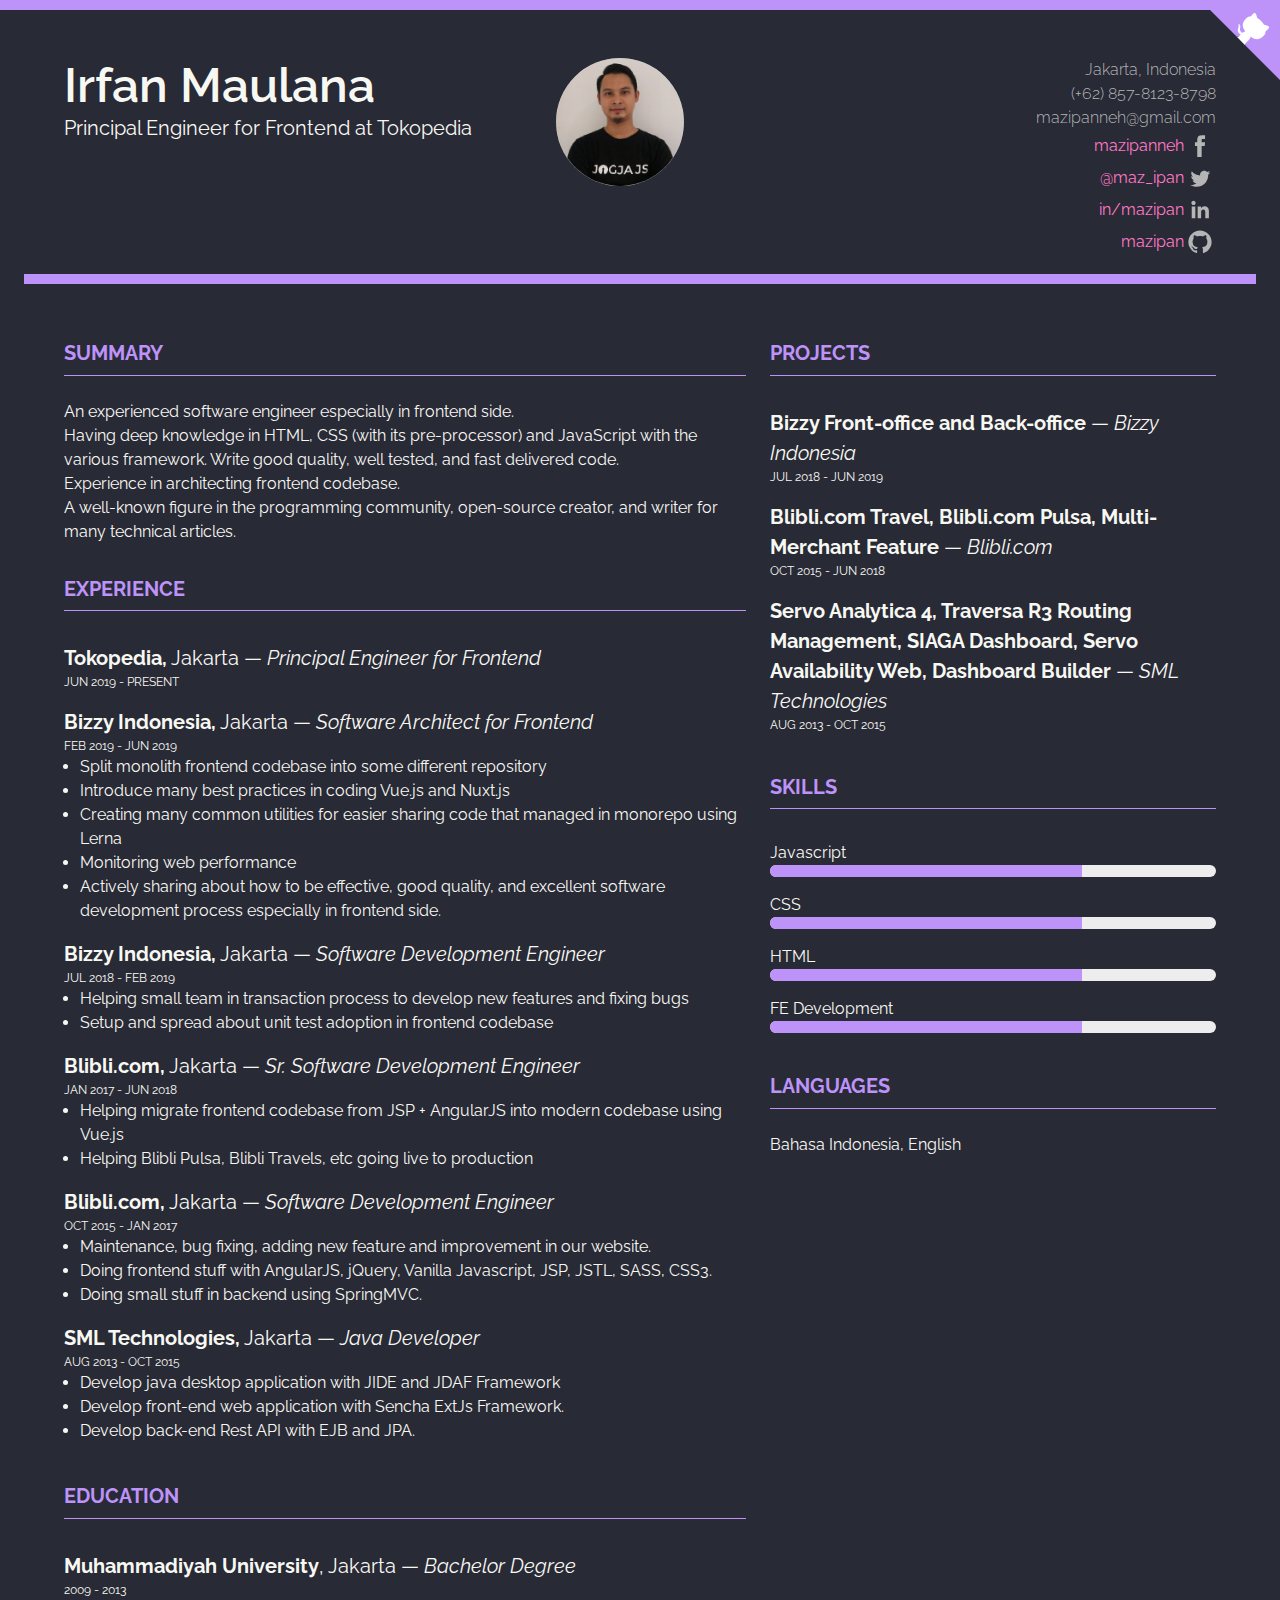
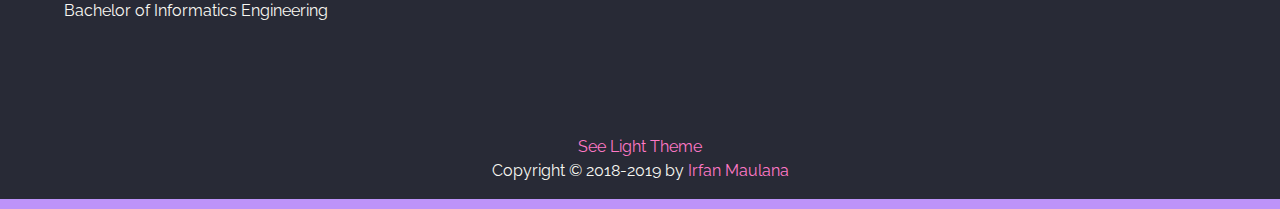
==== index.html @ 2e1bf76b "Generated web page" ====
<!DOCTYPE html><html lang=en><head><meta name=robots content="index, follow"><meta http-equiv=Content-Type content="text/html; charset=UTF-8"><meta http-equiv=X-UA-Compatible content="IE=edge"><meta name=viewport content="width=device-width,initial-scale=1,minimum-scale=1,maximum-scale=7"><meta name=language content=en-EN><meta name=author content="Irfan Maulana"><title>Bulma Resume Template</title><meta name=description content="Free Resume/CV Page Template with Bulma CSS by Irfan Maulana"><meta property=og:title content="Bulma Resume Template"><meta property=og:description content="Free Resume/CV Page Template with Bulma CSS by Irfan Maulana"><meta name=twitter:title content="Bulma Resume Template"><meta name=twitter:description content="Free Resume/CV Page Template with Bulma CSS by Irfan Maulana"><link rel=icon type=image/png sizes=16x16 href=https://mazipan.github.io/favicon/favicon-16x16.png><meta name=theme-color content=#bd93f9><link rel=preconnect href="https://fonts.googleapis.com/css?family=Raleway"><link rel=dns-prefetch href="https://fonts.googleapis.com/css?family=Raleway"><link rel=preload href="https://fonts.googleapis.com/css?family=Raleway" as=style onload="this.onload=null;this.rel='stylesheet'"><noscript><link rel=stylesheet href="https://fonts.googleapis.com/css?family=Raleway"></noscript><script async src="https://www.googletagmanager.com/gtag/js?id=UA-25065548-2"></script><script>window.dataLayer = window.dataLayer || [];function gtag(){dataLayer.push(arguments);}gtag('js', new Date());gtag('config', 'UA-25065548-2');</script><style>.github-corner:hover .octo-arm{animation:octocat-wave 560ms ease-in-out}@keyframes octocat-wave{0%,100%{transform:rotate(0)}20%,60%{transform:rotate(-25deg)}40%,80%{transform:rotate(10deg)}}@media (max-width:500px){.github-corner:hover .octo-arm{animation:none}.github-corner .octo-arm{animation:octocat-wave 560ms ease-in-out}}</style><link href=dark.e9ac9f04a58b6896a0d0.css rel=stylesheet></head><body id=body-app><a href=https://github.com/mazipan/bulma-resume-template class=github-corner aria-label="View source on GitHub"><svg width=80 height=80 viewBox="0 0 250 250" style=fill:#bd93f9;color:#fff;position:absolute;top:0;border:0;right:0 aria-hidden=true><path d="M0,0 L115,115 L130,115 L142,142 L250,250 L250,0 Z"></path><path d="M128.3,109.0 C113.8,99.7 119.0,89.6 119.0,89.6 C122.0,82.7 120.5,78.6 120.5,78.6 C119.2,72.0 123.4,76.3 123.4,76.3 C127.3,80.9 125.5,87.3 125.5,87.3 C122.9,97.6 130.6,101.9 134.4,103.2" fill=currentColor style="transform-origin:130px 106px" class=octo-arm></path><path d="M115.0,115.0 C114.9,115.1 118.7,116.5 119.8,115.4 L133.7,101.6 C136.9,99.2 139.9,98.4 142.2,98.6 C133.8,88.0 127.5,74.4 143.8,58.0 C148.5,53.4 154.0,51.2 159.7,51.0 C160.3,49.4 163.2,43.6 171.4,40.1 C171.4,40.1 176.1,42.5 178.8,56.2 C183.1,58.6 187.2,61.8 190.9,65.4 C194.5,69.0 197.7,73.2 200.1,77.6 C213.8,80.2 216.3,84.9 216.3,84.9 C212.7,93.1 206.9,96.0 205.4,96.6 C205.1,102.4 203.0,107.8 198.3,112.5 C181.9,128.9 168.3,122.5 157.7,114.1 C157.9,116.9 156.7,120.9 152.7,124.9 L141.0,136.5 C139.8,137.7 141.6,141.9 141.8,141.8 Z" fill=currentColor class=octo-body></path></svg></a><header class="line has-background-primary"></header><section class="profile section"><div class=container><div class=columns><div class="column is-two-fifths"><h1 class="title is-size-1">Irfan Maulana</h1><p class=subtitle>Principal Engineer for Frontend at Tokopedia</p></div><div class="column is-2"><figure class="image image is-128x128"><img alt="Profile photo" class=is-rounded src="[data-uri]"></figure></div><div class="column has-text-grey-light has-text-right-in-desktop"><p class=has-text-weight-light>Jakarta, Indonesia</p><p class=has-text-weight-light>(+62) 857-8123-8798</p><p class=has-text-weight-light>mazipanneh@gmail.com</p><div class=social-icon><a href=https://web.facebook.com/mazipanneh class=facebook title=Facebook>mazipanneh <svg viewBox="0 0 512 512" height=2rem width=2rem><path d="M211.9 197.4h-36.7v59.9h36.7V433.1h70.5V256.5h49.2l5.2-59.1h-54.4c0 0 0-22.1 0-33.7 0-13.9 2.8-19.5 16.3-19.5 10.9 0 38.2 0 38.2 0V82.9c0 0-40.2 0-48.8 0 -52.5 0-76.1 23.1-76.1 67.3C211.9 188.8 211.9 197.4 211.9 197.4z"/></svg></a></div><div class=social-icon><a href=https://twitter.com/Maz_Ipan class=twitter title=Twitter>@maz_ipan <svg viewBox="0 0 512 512" height=2rem width=2rem><path d="M419.6 168.6c-11.7 5.2-24.2 8.7-37.4 10.2 13.4-8.1 23.8-20.8 28.6-36 -12.6 7.5-26.5 12.9-41.3 15.8 -11.9-12.6-28.8-20.6-47.5-20.6 -42 0-72.9 39.2-63.4 79.9 -54.1-2.7-102.1-28.6-134.2-68 -17 29.2-8.8 67.5 20.1 86.9 -10.7-0.3-20.7-3.3-29.5-8.1 -0.7 30.2 20.9 58.4 52.2 64.6 -9.2 2.5-19.2 3.1-29.4 1.1 8.3 25.9 32.3 44.7 60.8 45.2 -27.4 21.4-61.8 31-96.4 27 28.8 18.5 63 29.2 99.8 29.2 120.8 0 189.1-102.1 185-193.6C399.9 193.1 410.9 181.7 419.6 168.6z"/></svg></a></div><div class=social-icon><a href=https://www.linkedin.com/in/mazipan class=linkedin title=Linkedin>in/mazipan <svg viewBox="0 0 512 512" height=2rem width=2rem><path d="M186.4 142.4c0 19-15.3 34.5-34.2 34.5 -18.9 0-34.2-15.4-34.2-34.5 0-19 15.3-34.5 34.2-34.5C171.1 107.9 186.4 123.4 186.4 142.4zM181.4 201.3h-57.8V388.1h57.8V201.3zM273.8 201.3h-55.4V388.1h55.4c0 0 0-69.3 0-98 0-26.3 12.1-41.9 35.2-41.9 21.3 0 31.5 15 31.5 41.9 0 26.9 0 98 0 98h57.5c0 0 0-68.2 0-118.3 0-50-28.3-74.2-68-74.2 -39.6 0-56.3 30.9-56.3 30.9v-25.2H273.8z"/></svg></a></div><div class=social-icon><a href=https://github.com/mazipan class=github title=Github>mazipan <svg viewBox="0 0 512 512" height=2rem width=2rem><path d="M256 70.7c-102.6 0-185.9 83.2-185.9 185.9 0 82.1 53.3 151.8 127.1 176.4 9.3 1.7 12.3-4 12.3-8.9V389.4c-51.7 11.3-62.5-21.9-62.5-21.9 -8.4-21.5-20.6-27.2-20.6-27.2 -16.9-11.5 1.3-11.3 1.3-11.3 18.7 1.3 28.5 19.2 28.5 19.2 16.6 28.4 43.5 20.2 54.1 15.4 1.7-12 6.5-20.2 11.8-24.9 -41.3-4.7-84.7-20.6-84.7-91.9 0-20.3 7.3-36.9 19.2-49.9 -1.9-4.7-8.3-23.6 1.8-49.2 0 0 15.6-5 51.1 19.1 14.8-4.1 30.7-6.2 46.5-6.3 15.8 0.1 31.7 2.1 46.6 6.3 35.5-24 51.1-19.1 51.1-19.1 10.1 25.6 3.8 44.5 1.8 49.2 11.9 13 19.1 29.6 19.1 49.9 0 71.4-43.5 87.1-84.9 91.7 6.7 5.8 12.8 17.1 12.8 34.4 0 24.9 0 44.9 0 51 0 4.9 3 10.7 12.4 8.9 73.8-24.6 127-94.3 127-176.4C441.9 153.9 358.6 70.7 256 70.7z"/></svg></a></div></div></div></div></section><div class=hr></div><section class=section><div class=container><div class=columns><div class="column is-three-fifths"><div class=summary><div class="title is-size-5 has-text-primary has-text-weight-bold">SUMMARY</div><div class=wrapper>An experienced software engineer especially in frontend side.<br>Having deep knowledge in HTML, CSS (with its pre-processor) and JavaScript with the various framework. Write good quality, well tested, and fast delivered code.<br>Experience in architecting frontend codebase.<br>A well-known figure in the programming community, open-source creator, and writer for many technical articles.</div></div><div class=experience><div class="title is-size-5 has-text-primary has-text-weight-bold">EXPERIENCE</div><div class=item><div class=is-size-5><b>Tokopedia,</b> <span class=has-text-weight-semi-bold>Jakarta — <i>Principal Engineer for Frontend</i></span></div><div class=is-size-7>JUN 2019 - PRESENT</div></div><div class=item><div class=is-size-5><b>Bizzy Indonesia,</b> <span class=has-text-weight-semi-bold>Jakarta — <i>Software Architect for Frontend</i></span></div><div class=is-size-7>FEB 2019 - JUN 2019</div><ul style=list-style:disc;margin-left:1em><li>Split monolith frontend codebase into some different repository</li><li>Introduce many best practices in coding Vue.js and Nuxt.js</li><li>Creating many common utilities for easier sharing code that managed in monorepo using Lerna</li><li>Monitoring web performance</li><li>Actively sharing about how to be effective, good quality, and excellent software development process especially in frontend side.</li></ul></div><div class=item><div class=is-size-5><b>Bizzy Indonesia,</b> <span class=has-text-weight-semi-bold>Jakarta — <i>Software Development Engineer</i></span></div><div class=is-size-7>JUL 2018 - FEB 2019</div><ul style=list-style:disc;margin-left:1em><li>Helping small team in transaction process to develop new features and fixing bugs</li><li>Setup and spread about unit test adoption in frontend codebase</li></ul></div><div class=item><div class=is-size-5><b>Blibli.com,</b> <span class=has-text-weight-semi-bold>Jakarta — <i>Sr. Software Development Engineer</i></span></div><div class=is-size-7>JAN 2017 - JUN 2018</div><ul style=list-style:disc;margin-left:1em><li>Helping migrate frontend codebase from JSP + AngularJS into modern codebase using Vue.js</li><li>Helping Blibli Pulsa, Blibli Travels, etc going live to production</li></ul></div><div class=item><div class=is-size-5><b>Blibli.com,</b> <span class=has-text-weight-semi-bold>Jakarta — <i>Software Development Engineer</i></span></div><div class=is-size-7>OCT 2015 - JAN 2017</div><ul style=list-style:disc;margin-left:1em><li>Maintenance, bug fixing, adding new feature and improvement in our website.</li><li>Doing frontend stuff with AngularJS, jQuery, Vanilla Javascript, JSP, JSTL, SASS, CSS3.</li><li>Doing small stuff in backend using SpringMVC.</li></ul></div><div class=item><div class=is-size-5><b>SML Technologies,</b> <span class=has-text-weight-semi-bold>Jakarta — <i>Java Developer</i></span></div><div class=is-size-7>AUG 2013 - OCT 2015</div><ul style=list-style:disc;margin-left:1em><li>Develop java desktop application with JIDE and JDAF Framework</li><li>Develop front-end web application with Sencha ExtJs Framework.</li><li>Develop back-end Rest API with EJB and JPA.</li></ul></div></div><div class=education><div class="title is-size-5 has-text-primary has-text-weight-bold">EDUCATION</div><div class=item><div class=is-size-5><b>Muhammadiyah University</b>, <span class=has-text-weight-semi-bold>Jakarta — <i>Bachelor Degree</i></span></div><div class=is-size-7>2009 - 2013</div><div>Bachelor of Informatics Engineering</div></div></div></div><div class=column><div class=projects><div class="title is-size-5 has-text-primary has-text-weight-bold">PROJECTS</div><div class=item><div class=is-size-5><b>Bizzy Front-office and Back-office</b> — <i>Bizzy Indonesia</i></div><div class=is-size-7>JUL 2018 - JUN 2019</div></div><div class=item><div class=is-size-5><b>Blibli.com Travel, Blibli.com Pulsa, Multi-Merchant Feature</b> — <i>Blibli.com</i></div><div class=is-size-7>OCT 2015 - JUN 2018</div></div><div class=item><div class=is-size-5><b>Servo Analytica 4, Traversa R3 Routing Management, SIAGA Dashboard, Servo Availability Web, Dashboard Builder</b> — <i>SML Technologies</i></div><div class=is-size-7>AUG 2013 - OCT 2015</div></div></div><div class=skills><div class="title is-size-5 has-text-primary has-text-weight-bold">SKILLS</div><div class=wrapper><div class=item><div>Javascript</div><progress class="progress is-primary is-small" value=70 max=100>70%</progress></div><div class=item><div>CSS</div><progress class="progress is-primary is-small" value=70 max=100>70%</progress></div><div class=item><div>HTML</div><progress class="progress is-primary is-small" value=70 max=100>70%</progress></div><div class=item><div>FE Development</div><progress class="progress is-primary is-small" value=70 max=100>70%</progress></div></div></div><div class=languages><div class="title is-size-5 has-text-primary has-text-weight-bold">LANGUAGES</div><div class=wrapper>Bahasa Indonesia, English</div></div></div></div></div></section><script async src=//pagead2.googlesyndication.com/pagead/js/adsbygoogle.js></script><ins class=adsbygoogle style="display:block;margin:0 auto 1em;text-align:center" data-ad-client=ca-pub-5442972248172818 data-ad-slot=1487770485 data-ad-format=auto></ins><script>(adsbygoogle = window.adsbygoogle || []).push({});</script><footer class=footer><div class="content has-text-centered"><a href=light.html>See Light Theme</a><br>Copyright © 2018-2019 by <a href=https://mazipan.space>Irfan Maulana</a></div></footer><footer class="line has-background-primary"></footer><script type=application/ld+json>{ "@context": "http://schema.org", "@type": "WebSite", "url": "https://www.mazipan.github.io/", "name": "Irfan Maulana | Front End Developer", "author": "Irfan Maulana", "image": "http://mazipan.github.io/images/irfan-maulana.jpg", "description": "Irfan Maulana is Front End Developer from Indonesia - Man that craft some code to build a beauty and readable code, experienced in web and desktop technology.", "sameAs": ["https://www.facebook.com/mazipanneh", "https://instagram.com/maz_ipan", "https://twitter.com/Maz_Ipan", "https://id.linkedin.com/in/irfanmaulanamazipan", "https://www.slideshare.net/IrfanMaulana21", "https://github.com/mazipan" ] }</script><script type=application/ld+json>{ "@context": "http://schema.org", "@type": "Person", "email": "mailto:mazipanneh@gmail.com", "image": "http://mazipan.github.io/images/irfan-maulana.jpg", "jobTitle": "Software Engineer", "name": "Irfan Maulana", "url": "https://www.mazipan.github.io/", "sameAs": ["https://www.facebook.com/mazipanneh", "https://instagram.com/maz_ipan", "https://twitter.com/Maz_Ipan", "https://id.linkedin.com/in/irfanmaulanamazipan", "https://www.slideshare.net/IrfanMaulana21", "https://github.com/mazipan" ] }</script><script type=application/ld+json>{ "@context": "http://schema.org", "@type": "BreadcrumbList", "itemListElement": [{ "@type": "ListItem", "position": 1, "item": { "@id": "http://mazipan.github.io/", "name": "Home", "image": "http://mazipan.github.io/images/irfan-maulana.jpg" } }, { "@type": "ListItem", "position": 2, "item": { "@id": "http://mazipan.github.io/demo/", "name": "Demo", "image": "http://mazipan.github.io/images/irfan-maulana.jpg" } }, { "@type": "ListItem", "position": 3, "item": { "@id": "http://mazipan.github.io/bulma-resume-template", "name": "bulma-resume-template", "image": "https://mazipan.github.io/bulma-resume-template/logo.png" } }] }</script><script async src=//pagead2.googlesyndication.com/pagead/js/adsbygoogle.js></script><ins class=adsbygoogle style=display:block data-ad-client=ca-pub-5442972248172818 data-ad-slot=6305953167 data-ad-format=auto data-full-width-responsive=true></ins><script>(adsbygoogle = window.adsbygoogle || []).push({});</script><script type=text/javascript src=dark.e9ac9f04a58b6896a0d0.js></script></body></html>
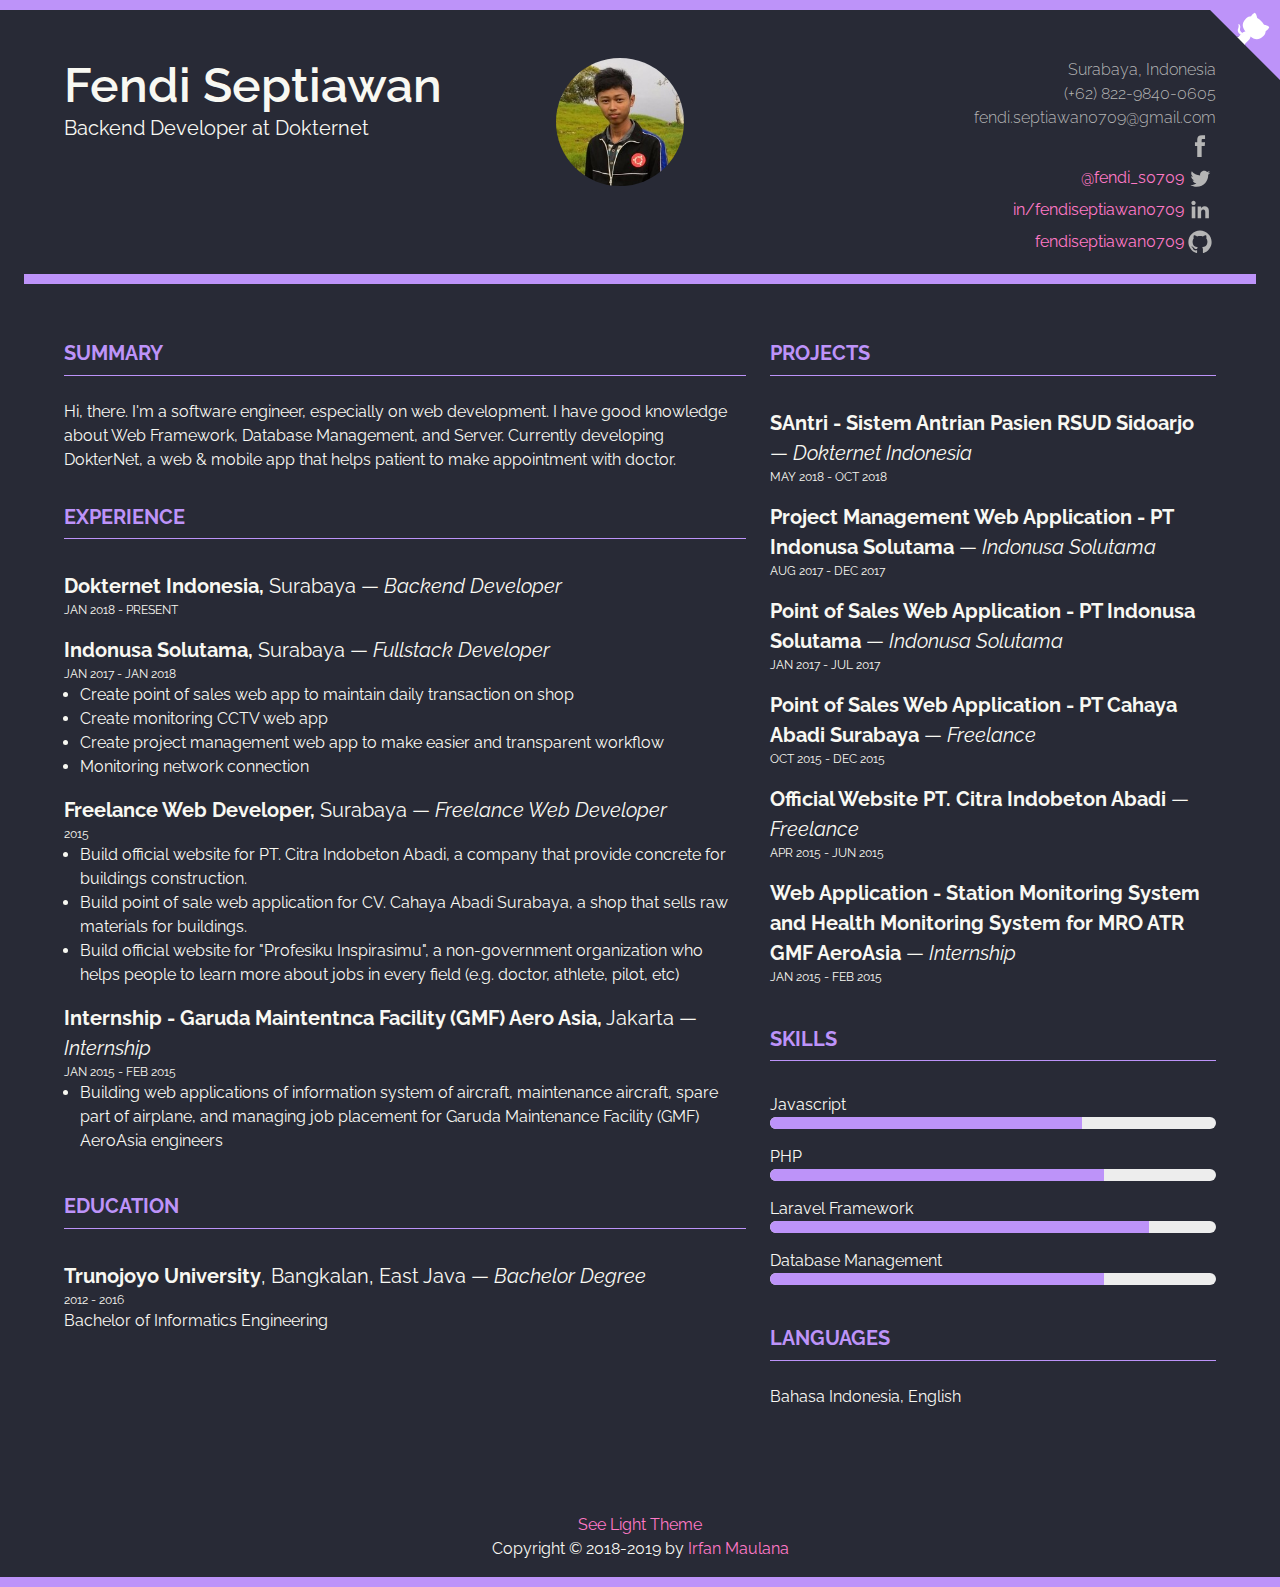
==== commit a475ee2f: "New web page" ====
--- a/index.html
+++ b/index.html
@@ -1 +1 @@
-<!DOCTYPE html><html lang=en><head><meta name=robots content="index, follow"><meta http-equiv=Content-Type content="text/html; charset=UTF-8"><meta http-equiv=X-UA-Compatible content="IE=edge"><meta name=viewport content="width=device-width,initial-scale=1,minimum-scale=1,maximum-scale=7"><meta name=language content=en-EN><meta name=author content="Irfan Maulana"><title>Bulma Resume Template</title><meta name=description content="Free Resume/CV Page Template with Bulma CSS by Irfan Maulana"><meta property=og:title content="Bulma Resume Template"><meta property=og:description content="Free Resume/CV Page Template with Bulma CSS by Irfan Maulana"><meta name=twitter:title content="Bulma Resume Template"><meta name=twitter:description content="Free Resume/CV Page Template with Bulma CSS by Irfan Maulana"><link rel=icon type=image/png sizes=16x16 href=https://mazipan.github.io/favicon/favicon-16x16.png><meta name=theme-color content=#bd93f9><link rel=preconnect href="https://fonts.googleapis.com/css?family=Raleway"><link rel=dns-prefetch href="https://fonts.googleapis.com/css?family=Raleway"><link rel=preload href="https://fonts.googleapis.com/css?family=Raleway" as=style onload="this.onload=null;this.rel='stylesheet'"><noscript><link rel=stylesheet href="https://fonts.googleapis.com/css?family=Raleway"></noscript><script async src="https://www.googletagmanager.com/gtag/js?id=UA-25065548-2"></script><script>window.dataLayer = window.dataLayer || [];function gtag(){dataLayer.push(arguments);}gtag('js', new Date());gtag('config', 'UA-25065548-2');</script><style>.github-corner:hover .octo-arm{animation:octocat-wave 560ms ease-in-out}@keyframes octocat-wave{0%,100%{transform:rotate(0)}20%,60%{transform:rotate(-25deg)}40%,80%{transform:rotate(10deg)}}@media (max-width:500px){.github-corner:hover .octo-arm{animation:none}.github-corner .octo-arm{animation:octocat-wave 560ms ease-in-out}}</style><link href=dark.e9ac9f04a58b6896a0d0.css rel=stylesheet></head><body id=body-app><a href=https://github.com/mazipan/bulma-resume-template class=github-corner aria-label="View source on GitHub"><svg width=80 height=80 viewBox="0 0 250 250" style=fill:#bd93f9;color:#fff;position:absolute;top:0;border:0;right:0 aria-hidden=true><path d="M0,0 L115,115 L130,115 L142,142 L250,250 L250,0 Z"></path><path d="M128.3,109.0 C113.8,99.7 119.0,89.6 119.0,89.6 C122.0,82.7 120.5,78.6 120.5,78.6 C119.2,72.0 123.4,76.3 123.4,76.3 C127.3,80.9 125.5,87.3 125.5,87.3 C122.9,97.6 130.6,101.9 134.4,103.2" fill=currentColor style="transform-origin:130px 106px" class=octo-arm></path><path d="M115.0,115.0 C114.9,115.1 118.7,116.5 119.8,115.4 L133.7,101.6 C136.9,99.2 139.9,98.4 142.2,98.6 C133.8,88.0 127.5,74.4 143.8,58.0 C148.5,53.4 154.0,51.2 159.7,51.0 C160.3,49.4 163.2,43.6 171.4,40.1 C171.4,40.1 176.1,42.5 178.8,56.2 C183.1,58.6 187.2,61.8 190.9,65.4 C194.5,69.0 197.7,73.2 200.1,77.6 C213.8,80.2 216.3,84.9 216.3,84.9 C212.7,93.1 206.9,96.0 205.4,96.6 C205.1,102.4 203.0,107.8 198.3,112.5 C181.9,128.9 168.3,122.5 157.7,114.1 C157.9,116.9 156.7,120.9 152.7,124.9 L141.0,136.5 C139.8,137.7 141.6,141.9 141.8,141.8 Z" fill=currentColor class=octo-body></path></svg></a><header class="line has-background-primary"></header><section class="profile section"><div class=container><div class=columns><div class="column is-two-fifths"><h1 class="title is-size-1">Irfan Maulana</h1><p class=subtitle>Principal Engineer for Frontend at Tokopedia</p></div><div class="column is-2"><figure class="image image is-128x128"><img alt="Profile photo" class=is-rounded src="[data-uri]"></figure></div><div class="column has-text-grey-light has-text-right-in-desktop"><p class=has-text-weight-light>Jakarta, Indonesia</p><p class=has-text-weight-light>(+62) 857-8123-8798</p><p class=has-text-weight-light>mazipanneh@gmail.com</p><div class=social-icon><a href=https://web.facebook.com/mazipanneh class=facebook title=Facebook>mazipanneh <svg viewBox="0 0 512 512" height=2rem width=2rem><path d="M211.9 197.4h-36.7v59.9h36.7V433.1h70.5V256.5h49.2l5.2-59.1h-54.4c0 0 0-22.1 0-33.7 0-13.9 2.8-19.5 16.3-19.5 10.9 0 38.2 0 38.2 0V82.9c0 0-40.2 0-48.8 0 -52.5 0-76.1 23.1-76.1 67.3C211.9 188.8 211.9 197.4 211.9 197.4z"/></svg></a></div><div class=social-icon><a href=https://twitter.com/Maz_Ipan class=twitter title=Twitter>@maz_ipan <svg viewBox="0 0 512 512" height=2rem width=2rem><path d="M419.6 168.6c-11.7 5.2-24.2 8.7-37.4 10.2 13.4-8.1 23.8-20.8 28.6-36 -12.6 7.5-26.5 12.9-41.3 15.8 -11.9-12.6-28.8-20.6-47.5-20.6 -42 0-72.9 39.2-63.4 79.9 -54.1-2.7-102.1-28.6-134.2-68 -17 29.2-8.8 67.5 20.1 86.9 -10.7-0.3-20.7-3.3-29.5-8.1 -0.7 30.2 20.9 58.4 52.2 64.6 -9.2 2.5-19.2 3.1-29.4 1.1 8.3 25.9 32.3 44.7 60.8 45.2 -27.4 21.4-61.8 31-96.4 27 28.8 18.5 63 29.2 99.8 29.2 120.8 0 189.1-102.1 185-193.6C399.9 193.1 410.9 181.7 419.6 168.6z"/></svg></a></div><div class=social-icon><a href=https://www.linkedin.com/in/mazipan class=linkedin title=Linkedin>in/mazipan <svg viewBox="0 0 512 512" height=2rem width=2rem><path d="M186.4 142.4c0 19-15.3 34.5-34.2 34.5 -18.9 0-34.2-15.4-34.2-34.5 0-19 15.3-34.5 34.2-34.5C171.1 107.9 186.4 123.4 186.4 142.4zM181.4 201.3h-57.8V388.1h57.8V201.3zM273.8 201.3h-55.4V388.1h55.4c0 0 0-69.3 0-98 0-26.3 12.1-41.9 35.2-41.9 21.3 0 31.5 15 31.5 41.9 0 26.9 0 98 0 98h57.5c0 0 0-68.2 0-118.3 0-50-28.3-74.2-68-74.2 -39.6 0-56.3 30.9-56.3 30.9v-25.2H273.8z"/></svg></a></div><div class=social-icon><a href=https://github.com/mazipan class=github title=Github>mazipan <svg viewBox="0 0 512 512" height=2rem width=2rem><path d="M256 70.7c-102.6 0-185.9 83.2-185.9 185.9 0 82.1 53.3 151.8 127.1 176.4 9.3 1.7 12.3-4 12.3-8.9V389.4c-51.7 11.3-62.5-21.9-62.5-21.9 -8.4-21.5-20.6-27.2-20.6-27.2 -16.9-11.5 1.3-11.3 1.3-11.3 18.7 1.3 28.5 19.2 28.5 19.2 16.6 28.4 43.5 20.2 54.1 15.4 1.7-12 6.5-20.2 11.8-24.9 -41.3-4.7-84.7-20.6-84.7-91.9 0-20.3 7.3-36.9 19.2-49.9 -1.9-4.7-8.3-23.6 1.8-49.2 0 0 15.6-5 51.1 19.1 14.8-4.1 30.7-6.2 46.5-6.3 15.8 0.1 31.7 2.1 46.6 6.3 35.5-24 51.1-19.1 51.1-19.1 10.1 25.6 3.8 44.5 1.8 49.2 11.9 13 19.1 29.6 19.1 49.9 0 71.4-43.5 87.1-84.9 91.7 6.7 5.8 12.8 17.1 12.8 34.4 0 24.9 0 44.9 0 51 0 4.9 3 10.7 12.4 8.9 73.8-24.6 127-94.3 127-176.4C441.9 153.9 358.6 70.7 256 70.7z"/></svg></a></div></div></div></div></section><div class=hr></div><section class=section><div class=container><div class=columns><div class="column is-three-fifths"><div class=summary><div class="title is-size-5 has-text-primary has-text-weight-bold">SUMMARY</div><div class=wrapper>An experienced software engineer especially in frontend side.<br>Having deep knowledge in HTML, CSS (with its pre-processor) and JavaScript with the various framework. Write good quality, well tested, and fast delivered code.<br>Experience in architecting frontend codebase.<br>A well-known figure in the programming community, open-source creator, and writer for many technical articles.</div></div><div class=experience><div class="title is-size-5 has-text-primary has-text-weight-bold">EXPERIENCE</div><div class=item><div class=is-size-5><b>Tokopedia,</b> <span class=has-text-weight-semi-bold>Jakarta — <i>Principal Engineer for Frontend</i></span></div><div class=is-size-7>JUN 2019 - PRESENT</div></div><div class=item><div class=is-size-5><b>Bizzy Indonesia,</b> <span class=has-text-weight-semi-bold>Jakarta — <i>Software Architect for Frontend</i></span></div><div class=is-size-7>FEB 2019 - JUN 2019</div><ul style=list-style:disc;margin-left:1em><li>Split monolith frontend codebase into some different repository</li><li>Introduce many best practices in coding Vue.js and Nuxt.js</li><li>Creating many common utilities for easier sharing code that managed in monorepo using Lerna</li><li>Monitoring web performance</li><li>Actively sharing about how to be effective, good quality, and excellent software development process especially in frontend side.</li></ul></div><div class=item><div class=is-size-5><b>Bizzy Indonesia,</b> <span class=has-text-weight-semi-bold>Jakarta — <i>Software Development Engineer</i></span></div><div class=is-size-7>JUL 2018 - FEB 2019</div><ul style=list-style:disc;margin-left:1em><li>Helping small team in transaction process to develop new features and fixing bugs</li><li>Setup and spread about unit test adoption in frontend codebase</li></ul></div><div class=item><div class=is-size-5><b>Blibli.com,</b> <span class=has-text-weight-semi-bold>Jakarta — <i>Sr. Software Development Engineer</i></span></div><div class=is-size-7>JAN 2017 - JUN 2018</div><ul style=list-style:disc;margin-left:1em><li>Helping migrate frontend codebase from JSP + AngularJS into modern codebase using Vue.js</li><li>Helping Blibli Pulsa, Blibli Travels, etc going live to production</li></ul></div><div class=item><div class=is-size-5><b>Blibli.com,</b> <span class=has-text-weight-semi-bold>Jakarta — <i>Software Development Engineer</i></span></div><div class=is-size-7>OCT 2015 - JAN 2017</div><ul style=list-style:disc;margin-left:1em><li>Maintenance, bug fixing, adding new feature and improvement in our website.</li><li>Doing frontend stuff with AngularJS, jQuery, Vanilla Javascript, JSP, JSTL, SASS, CSS3.</li><li>Doing small stuff in backend using SpringMVC.</li></ul></div><div class=item><div class=is-size-5><b>SML Technologies,</b> <span class=has-text-weight-semi-bold>Jakarta — <i>Java Developer</i></span></div><div class=is-size-7>AUG 2013 - OCT 2015</div><ul style=list-style:disc;margin-left:1em><li>Develop java desktop application with JIDE and JDAF Framework</li><li>Develop front-end web application with Sencha ExtJs Framework.</li><li>Develop back-end Rest API with EJB and JPA.</li></ul></div></div><div class=education><div class="title is-size-5 has-text-primary has-text-weight-bold">EDUCATION</div><div class=item><div class=is-size-5><b>Muhammadiyah University</b>, <span class=has-text-weight-semi-bold>Jakarta — <i>Bachelor Degree</i></span></div><div class=is-size-7>2009 - 2013</div><div>Bachelor of Informatics Engineering</div></div></div></div><div class=column><div class=projects><div class="title is-size-5 has-text-primary has-text-weight-bold">PROJECTS</div><div class=item><div class=is-size-5><b>Bizzy Front-office and Back-office</b> — <i>Bizzy Indonesia</i></div><div class=is-size-7>JUL 2018 - JUN 2019</div></div><div class=item><div class=is-size-5><b>Blibli.com Travel, Blibli.com Pulsa, Multi-Merchant Feature</b> — <i>Blibli.com</i></div><div class=is-size-7>OCT 2015 - JUN 2018</div></div><div class=item><div class=is-size-5><b>Servo Analytica 4, Traversa R3 Routing Management, SIAGA Dashboard, Servo Availability Web, Dashboard Builder</b> — <i>SML Technologies</i></div><div class=is-size-7>AUG 2013 - OCT 2015</div></div></div><div class=skills><div class="title is-size-5 has-text-primary has-text-weight-bold">SKILLS</div><div class=wrapper><div class=item><div>Javascript</div><progress class="progress is-primary is-small" value=70 max=100>70%</progress></div><div class=item><div>CSS</div><progress class="progress is-primary is-small" value=70 max=100>70%</progress></div><div class=item><div>HTML</div><progress class="progress is-primary is-small" value=70 max=100>70%</progress></div><div class=item><div>FE Development</div><progress class="progress is-primary is-small" value=70 max=100>70%</progress></div></div></div><div class=languages><div class="title is-size-5 has-text-primary has-text-weight-bold">LANGUAGES</div><div class=wrapper>Bahasa Indonesia, English</div></div></div></div></div></section><script async src=//pagead2.googlesyndication.com/pagead/js/adsbygoogle.js></script><ins class=adsbygoogle style="display:block;margin:0 auto 1em;text-align:center" data-ad-client=ca-pub-5442972248172818 data-ad-slot=1487770485 data-ad-format=auto></ins><script>(adsbygoogle = window.adsbygoogle || []).push({});</script><footer class=footer><div class="content has-text-centered"><a href=light.html>See Light Theme</a><br>Copyright © 2018-2019 by <a href=https://mazipan.space>Irfan Maulana</a></div></footer><footer class="line has-background-primary"></footer><script type=application/ld+json>{ "@context": "http://schema.org", "@type": "WebSite", "url": "https://www.mazipan.github.io/", "name": "Irfan Maulana | Front End Developer", "author": "Irfan Maulana", "image": "http://mazipan.github.io/images/irfan-maulana.jpg", "description": "Irfan Maulana is Front End Developer from Indonesia - Man that craft some code to build a beauty and readable code, experienced in web and desktop technology.", "sameAs": ["https://www.facebook.com/mazipanneh", "https://instagram.com/maz_ipan", "https://twitter.com/Maz_Ipan", "https://id.linkedin.com/in/irfanmaulanamazipan", "https://www.slideshare.net/IrfanMaulana21", "https://github.com/mazipan" ] }</script><script type=application/ld+json>{ "@context": "http://schema.org", "@type": "Person", "email": "mailto:mazipanneh@gmail.com", "image": "http://mazipan.github.io/images/irfan-maulana.jpg", "jobTitle": "Software Engineer", "name": "Irfan Maulana", "url": "https://www.mazipan.github.io/", "sameAs": ["https://www.facebook.com/mazipanneh", "https://instagram.com/maz_ipan", "https://twitter.com/Maz_Ipan", "https://id.linkedin.com/in/irfanmaulanamazipan", "https://www.slideshare.net/IrfanMaulana21", "https://github.com/mazipan" ] }</script><script type=application/ld+json>{ "@context": "http://schema.org", "@type": "BreadcrumbList", "itemListElement": [{ "@type": "ListItem", "position": 1, "item": { "@id": "http://mazipan.github.io/", "name": "Home", "image": "http://mazipan.github.io/images/irfan-maulana.jpg" } }, { "@type": "ListItem", "position": 2, "item": { "@id": "http://mazipan.github.io/demo/", "name": "Demo", "image": "http://mazipan.github.io/images/irfan-maulana.jpg" } }, { "@type": "ListItem", "position": 3, "item": { "@id": "http://mazipan.github.io/bulma-resume-template", "name": "bulma-resume-template", "image": "https://mazipan.github.io/bulma-resume-template/logo.png" } }] }</script><script async src=//pagead2.googlesyndication.com/pagead/js/adsbygoogle.js></script><ins class=adsbygoogle style=display:block data-ad-client=ca-pub-5442972248172818 data-ad-slot=6305953167 data-ad-format=auto data-full-width-responsive=true></ins><script>(adsbygoogle = window.adsbygoogle || []).push({});</script><script type=text/javascript src=dark.e9ac9f04a58b6896a0d0.js></script></body></html>+<!DOCTYPE html><html lang=en><head><meta name=robots content="index, follow"><meta http-equiv=Content-Type content="text/html; charset=UTF-8"><meta http-equiv=X-UA-Compatible content="IE=edge"><meta name=viewport content="width=device-width,initial-scale=1,minimum-scale=1,maximum-scale=7"><meta name=language content=en-EN><meta name=author content="Irfan Maulana"><title>Bulma Resume Template</title><meta name=description content="Free Resume/CV Page Template with Bulma CSS by Irfan Maulana"><meta property=og:title content="Bulma Resume Template"><meta property=og:description content="Free Resume/CV Page Template with Bulma CSS by Irfan Maulana"><meta name=twitter:title content="Bulma Resume Template"><meta name=twitter:description content="Free Resume/CV Page Template with Bulma CSS by Irfan Maulana"><link rel=icon type=image/png sizes=16x16 href=https://mazipan.github.io/favicon/favicon-16x16.png><meta name=theme-color content=#bd93f9><link rel=preconnect href="https://fonts.googleapis.com/css?family=Raleway"><link rel=dns-prefetch href="https://fonts.googleapis.com/css?family=Raleway"><link rel=preload href="https://fonts.googleapis.com/css?family=Raleway" as=style onload="this.onload=null;this.rel='stylesheet'"><noscript><link rel=stylesheet href="https://fonts.googleapis.com/css?family=Raleway"></noscript><script async src="https://www.googletagmanager.com/gtag/js?id=UA-25065548-2"></script><script>window.dataLayer = window.dataLayer || [];function gtag(){dataLayer.push(arguments);}gtag('js', new Date());gtag('config', 'UA-25065548-2');</script><style>.github-corner:hover .octo-arm{animation:octocat-wave 560ms ease-in-out}@keyframes octocat-wave{0%,100%{transform:rotate(0)}20%,60%{transform:rotate(-25deg)}40%,80%{transform:rotate(10deg)}}@media (max-width:500px){.github-corner:hover .octo-arm{animation:none}.github-corner .octo-arm{animation:octocat-wave 560ms ease-in-out}}</style><link href=dark.e9ac9f04a58b6896a0d0.css rel=stylesheet></head><body id=body-app><a href=https://github.com/mazipan/bulma-resume-template class=github-corner aria-label="View source on GitHub"><svg width=80 height=80 viewBox="0 0 250 250" style=fill:#bd93f9;color:#fff;position:absolute;top:0;border:0;right:0 aria-hidden=true><path d="M0,0 L115,115 L130,115 L142,142 L250,250 L250,0 Z"></path><path d="M128.3,109.0 C113.8,99.7 119.0,89.6 119.0,89.6 C122.0,82.7 120.5,78.6 120.5,78.6 C119.2,72.0 123.4,76.3 123.4,76.3 C127.3,80.9 125.5,87.3 125.5,87.3 C122.9,97.6 130.6,101.9 134.4,103.2" fill=currentColor style="transform-origin:130px 106px" class=octo-arm></path><path d="M115.0,115.0 C114.9,115.1 118.7,116.5 119.8,115.4 L133.7,101.6 C136.9,99.2 139.9,98.4 142.2,98.6 C133.8,88.0 127.5,74.4 143.8,58.0 C148.5,53.4 154.0,51.2 159.7,51.0 C160.3,49.4 163.2,43.6 171.4,40.1 C171.4,40.1 176.1,42.5 178.8,56.2 C183.1,58.6 187.2,61.8 190.9,65.4 C194.5,69.0 197.7,73.2 200.1,77.6 C213.8,80.2 216.3,84.9 216.3,84.9 C212.7,93.1 206.9,96.0 205.4,96.6 C205.1,102.4 203.0,107.8 198.3,112.5 C181.9,128.9 168.3,122.5 157.7,114.1 C157.9,116.9 156.7,120.9 152.7,124.9 L141.0,136.5 C139.8,137.7 141.6,141.9 141.8,141.8 Z" fill=currentColor class=octo-body></path></svg></a><header class="line has-background-primary"></header><section class="profile section"><div class=container><div class=columns><div class="column is-two-fifths"><h1 class="title is-size-1">Fendi Septiawan</h1><p class=subtitle>Backend Developer at Dokternet</p></div><div class="column is-2"><figure class="image image is-128x128"><img alt="Profile photo" class=is-rounded src="[data-uri]"></figure></div><div class="column has-text-grey-light has-text-right-in-desktop"><p class=has-text-weight-light>Surabaya, Indonesia</p><p class=has-text-weight-light>(+62) 822-9840-0605</p><p class=has-text-weight-light>fendi.septiawan0709@gmail.com</p><div class=social-icon><a href="" class=facebook title=Facebook><svg viewBox="0 0 512 512" height=2rem width=2rem><path d="M211.9 197.4h-36.7v59.9h36.7V433.1h70.5V256.5h49.2l5.2-59.1h-54.4c0 0 0-22.1 0-33.7 0-13.9 2.8-19.5 16.3-19.5 10.9 0 38.2 0 38.2 0V82.9c0 0-40.2 0-48.8 0 -52.5 0-76.1 23.1-76.1 67.3C211.9 188.8 211.9 197.4 211.9 197.4z"/></svg></a></div><div class=social-icon><a href=https://twitter.com/fendi_s0709 class=twitter title=Twitter>@fendi_s0709 <svg viewBox="0 0 512 512" height=2rem width=2rem><path d="M419.6 168.6c-11.7 5.2-24.2 8.7-37.4 10.2 13.4-8.1 23.8-20.8 28.6-36 -12.6 7.5-26.5 12.9-41.3 15.8 -11.9-12.6-28.8-20.6-47.5-20.6 -42 0-72.9 39.2-63.4 79.9 -54.1-2.7-102.1-28.6-134.2-68 -17 29.2-8.8 67.5 20.1 86.9 -10.7-0.3-20.7-3.3-29.5-8.1 -0.7 30.2 20.9 58.4 52.2 64.6 -9.2 2.5-19.2 3.1-29.4 1.1 8.3 25.9 32.3 44.7 60.8 45.2 -27.4 21.4-61.8 31-96.4 27 28.8 18.5 63 29.2 99.8 29.2 120.8 0 189.1-102.1 185-193.6C399.9 193.1 410.9 181.7 419.6 168.6z"/></svg></a></div><div class=social-icon><a href=https://www.linkedin.com/in/fendiseptiawan0709 class=linkedin title=Linkedin>in/fendiseptiawan0709 <svg viewBox="0 0 512 512" height=2rem width=2rem><path d="M186.4 142.4c0 19-15.3 34.5-34.2 34.5 -18.9 0-34.2-15.4-34.2-34.5 0-19 15.3-34.5 34.2-34.5C171.1 107.9 186.4 123.4 186.4 142.4zM181.4 201.3h-57.8V388.1h57.8V201.3zM273.8 201.3h-55.4V388.1h55.4c0 0 0-69.3 0-98 0-26.3 12.1-41.9 35.2-41.9 21.3 0 31.5 15 31.5 41.9 0 26.9 0 98 0 98h57.5c0 0 0-68.2 0-118.3 0-50-28.3-74.2-68-74.2 -39.6 0-56.3 30.9-56.3 30.9v-25.2H273.8z"/></svg></a></div><div class=social-icon><a href=https://github.com/fendis0709 class=github title=Github>fendiseptiawan0709 <svg viewBox="0 0 512 512" height=2rem width=2rem><path d="M256 70.7c-102.6 0-185.9 83.2-185.9 185.9 0 82.1 53.3 151.8 127.1 176.4 9.3 1.7 12.3-4 12.3-8.9V389.4c-51.7 11.3-62.5-21.9-62.5-21.9 -8.4-21.5-20.6-27.2-20.6-27.2 -16.9-11.5 1.3-11.3 1.3-11.3 18.7 1.3 28.5 19.2 28.5 19.2 16.6 28.4 43.5 20.2 54.1 15.4 1.7-12 6.5-20.2 11.8-24.9 -41.3-4.7-84.7-20.6-84.7-91.9 0-20.3 7.3-36.9 19.2-49.9 -1.9-4.7-8.3-23.6 1.8-49.2 0 0 15.6-5 51.1 19.1 14.8-4.1 30.7-6.2 46.5-6.3 15.8 0.1 31.7 2.1 46.6 6.3 35.5-24 51.1-19.1 51.1-19.1 10.1 25.6 3.8 44.5 1.8 49.2 11.9 13 19.1 29.6 19.1 49.9 0 71.4-43.5 87.1-84.9 91.7 6.7 5.8 12.8 17.1 12.8 34.4 0 24.9 0 44.9 0 51 0 4.9 3 10.7 12.4 8.9 73.8-24.6 127-94.3 127-176.4C441.9 153.9 358.6 70.7 256 70.7z"/></svg></a></div></div></div></div></section><div class=hr></div><section class=section><div class=container><div class=columns><div class="column is-three-fifths"><div class=summary><div class="title is-size-5 has-text-primary has-text-weight-bold">SUMMARY</div><div class=wrapper>Hi, there. I'm a software engineer, especially on web development. I have good knowledge about Web Framework, Database Management, and Server. Currently developing DokterNet, a web & mobile app that helps patient to make appointment with doctor.</div></div><div class=experience><div class="title is-size-5 has-text-primary has-text-weight-bold">EXPERIENCE</div><div class=item><div class=is-size-5><b>Dokternet Indonesia,</b> <span class=has-text-weight-semi-bold>Surabaya — <i>Backend Developer</i></span></div><div class=is-size-7>JAN 2018 - PRESENT</div></div><div class=item><div class=is-size-5><b>Indonusa Solutama,</b> <span class=has-text-weight-semi-bold>Surabaya — <i>Fullstack Developer</i></span></div><div class=is-size-7>JAN 2017 - JAN 2018</div><ul style=list-style:disc;margin-left:1em><li>Create point of sales web app to maintain daily transaction on shop</li><li>Create monitoring CCTV web app</li><li>Create project management web app to make easier and transparent workflow</li><li>Monitoring network connection</li></ul></div><div class=item><div class=is-size-5><b>Freelance Web Developer,</b> <span class=has-text-weight-semi-bold>Surabaya — <i>Freelance Web Developer</i></span></div><div class=is-size-7>2015</div><ul style=list-style:disc;margin-left:1em><li>Build official website for PT. Citra Indobeton Abadi, a company that provide concrete for buildings construction.</li><li>Build point of sale web application for CV. Cahaya Abadi Surabaya, a shop that sells raw materials for buildings.</li><li>Build official website for "Profesiku Inspirasimu", a non-government organization who helps people to learn more about jobs in every field (e.g. doctor, athlete, pilot, etc)</li></ul></div><div class=item><div class=is-size-5><b>Internship - Garuda Maintentnca Facility (GMF) Aero Asia,</b> <span class=has-text-weight-semi-bold>Jakarta — <i>Internship</i></span></div><div class=is-size-7>JAN 2015 - FEB 2015</div><ul style=list-style:disc;margin-left:1em><li>Building web applications of information system of aircraft, maintenance aircraft, spare part of airplane, and managing job placement for Garuda Maintenance Facility (GMF) AeroAsia engineers</li></ul></div></div><div class=education><div class="title is-size-5 has-text-primary has-text-weight-bold">EDUCATION</div><div class=item><div class=is-size-5><b>Trunojoyo University</b>, <span class=has-text-weight-semi-bold>Bangkalan, East Java — <i>Bachelor Degree</i></span></div><div class=is-size-7>2012 - 2016</div><div>Bachelor of Informatics Engineering</div></div></div></div><div class=column><div class=projects><div class="title is-size-5 has-text-primary has-text-weight-bold">PROJECTS</div><div class=item><div class=is-size-5><b>SAntri - Sistem Antrian Pasien RSUD Sidoarjo</b> — <i>Dokternet Indonesia</i></div><div class=is-size-7>MAY 2018 - OCT 2018</div></div><div class=item><div class=is-size-5><b>Project Management Web Application - PT Indonusa Solutama</b> — <i>Indonusa Solutama</i></div><div class=is-size-7>AUG 2017 - DEC 2017</div></div><div class=item><div class=is-size-5><b>Point of Sales Web Application - PT Indonusa Solutama</b> — <i>Indonusa Solutama</i></div><div class=is-size-7>JAN 2017 - JUL 2017</div></div><div class=item><div class=is-size-5><b>Point of Sales Web Application - PT Cahaya Abadi Surabaya</b> — <i>Freelance</i></div><div class=is-size-7>OCT 2015 - DEC 2015</div></div><div class=item><div class=is-size-5><b>Official Website PT. Citra Indobeton Abadi</b> — <i>Freelance</i></div><div class=is-size-7>APR 2015 - JUN 2015</div></div><div class=item><div class=is-size-5><b>Web Application - Station Monitoring System and Health Monitoring System for MRO ATR GMF AeroAsia</b> — <i>Internship</i></div><div class=is-size-7>JAN 2015 - FEB 2015</div></div></div><div class=skills><div class="title is-size-5 has-text-primary has-text-weight-bold">SKILLS</div><div class=wrapper><div class=item><div>Javascript</div><progress class="progress is-primary is-small" value=70 max=100>70%</progress></div><div class=item><div>PHP</div><progress class="progress is-primary is-small" value=75 max=100>75%</progress></div><div class=item><div>Laravel Framework</div><progress class="progress is-primary is-small" value=85 max=100>85%</progress></div><div class=item><div>Database Management</div><progress class="progress is-primary is-small" value=75 max=100>75%</progress></div></div></div><div class=languages><div class="title is-size-5 has-text-primary has-text-weight-bold">LANGUAGES</div><div class=wrapper>Bahasa Indonesia, English</div></div></div></div></div></section><script async src=//pagead2.googlesyndication.com/pagead/js/adsbygoogle.js></script><ins class=adsbygoogle style="display:block;margin:0 auto 1em;text-align:center" data-ad-client=ca-pub-5442972248172818 data-ad-slot=1487770485 data-ad-format=auto></ins><script>(adsbygoogle = window.adsbygoogle || []).push({});</script><footer class=footer><div class="content has-text-centered"><a href=light.html>See Light Theme</a><br>Copyright © 2018-2019 by <a href=https://mazipan.space>Irfan Maulana</a></div></footer><footer class="line has-background-primary"></footer><script type=application/ld+json>{ "@context": "http://schema.org", "@type": "WebSite", "url": "https://www.mazipan.github.io/", "name": "Irfan Maulana | Front End Developer", "author": "Irfan Maulana", "image": "http://mazipan.github.io/images/irfan-maulana.jpg", "description": "Irfan Maulana is Front End Developer from Indonesia - Man that craft some code to build a beauty and readable code, experienced in web and desktop technology.", "sameAs": ["https://www.facebook.com/mazipanneh", "https://instagram.com/maz_ipan", "https://twitter.com/Maz_Ipan", "https://id.linkedin.com/in/irfanmaulanamazipan", "https://www.slideshare.net/IrfanMaulana21", "https://github.com/mazipan" ] }</script><script type=application/ld+json>{ "@context": "http://schema.org", "@type": "Person", "email": "mailto:mazipanneh@gmail.com", "image": "http://mazipan.github.io/images/irfan-maulana.jpg", "jobTitle": "Software Engineer", "name": "Irfan Maulana", "url": "https://www.mazipan.github.io/", "sameAs": ["https://www.facebook.com/mazipanneh", "https://instagram.com/maz_ipan", "https://twitter.com/Maz_Ipan", "https://id.linkedin.com/in/irfanmaulanamazipan", "https://www.slideshare.net/IrfanMaulana21", "https://github.com/mazipan" ] }</script><script type=application/ld+json>{ "@context": "http://schema.org", "@type": "BreadcrumbList", "itemListElement": [{ "@type": "ListItem", "position": 1, "item": { "@id": "http://mazipan.github.io/", "name": "Home", "image": "http://mazipan.github.io/images/irfan-maulana.jpg" } }, { "@type": "ListItem", "position": 2, "item": { "@id": "http://mazipan.github.io/demo/", "name": "Demo", "image": "http://mazipan.github.io/images/irfan-maulana.jpg" } }, { "@type": "ListItem", "position": 3, "item": { "@id": "http://mazipan.github.io/bulma-resume-template", "name": "bulma-resume-template", "image": "https://mazipan.github.io/bulma-resume-template/logo.png" } }] }</script><script async src=//pagead2.googlesyndication.com/pagead/js/adsbygoogle.js></script><ins class=adsbygoogle style=display:block data-ad-client=ca-pub-5442972248172818 data-ad-slot=6305953167 data-ad-format=auto data-full-width-responsive=true></ins><script>(adsbygoogle = window.adsbygoogle || []).push({});</script><script type=text/javascript src=dark.e9ac9f04a58b6896a0d0.js></script></body></html>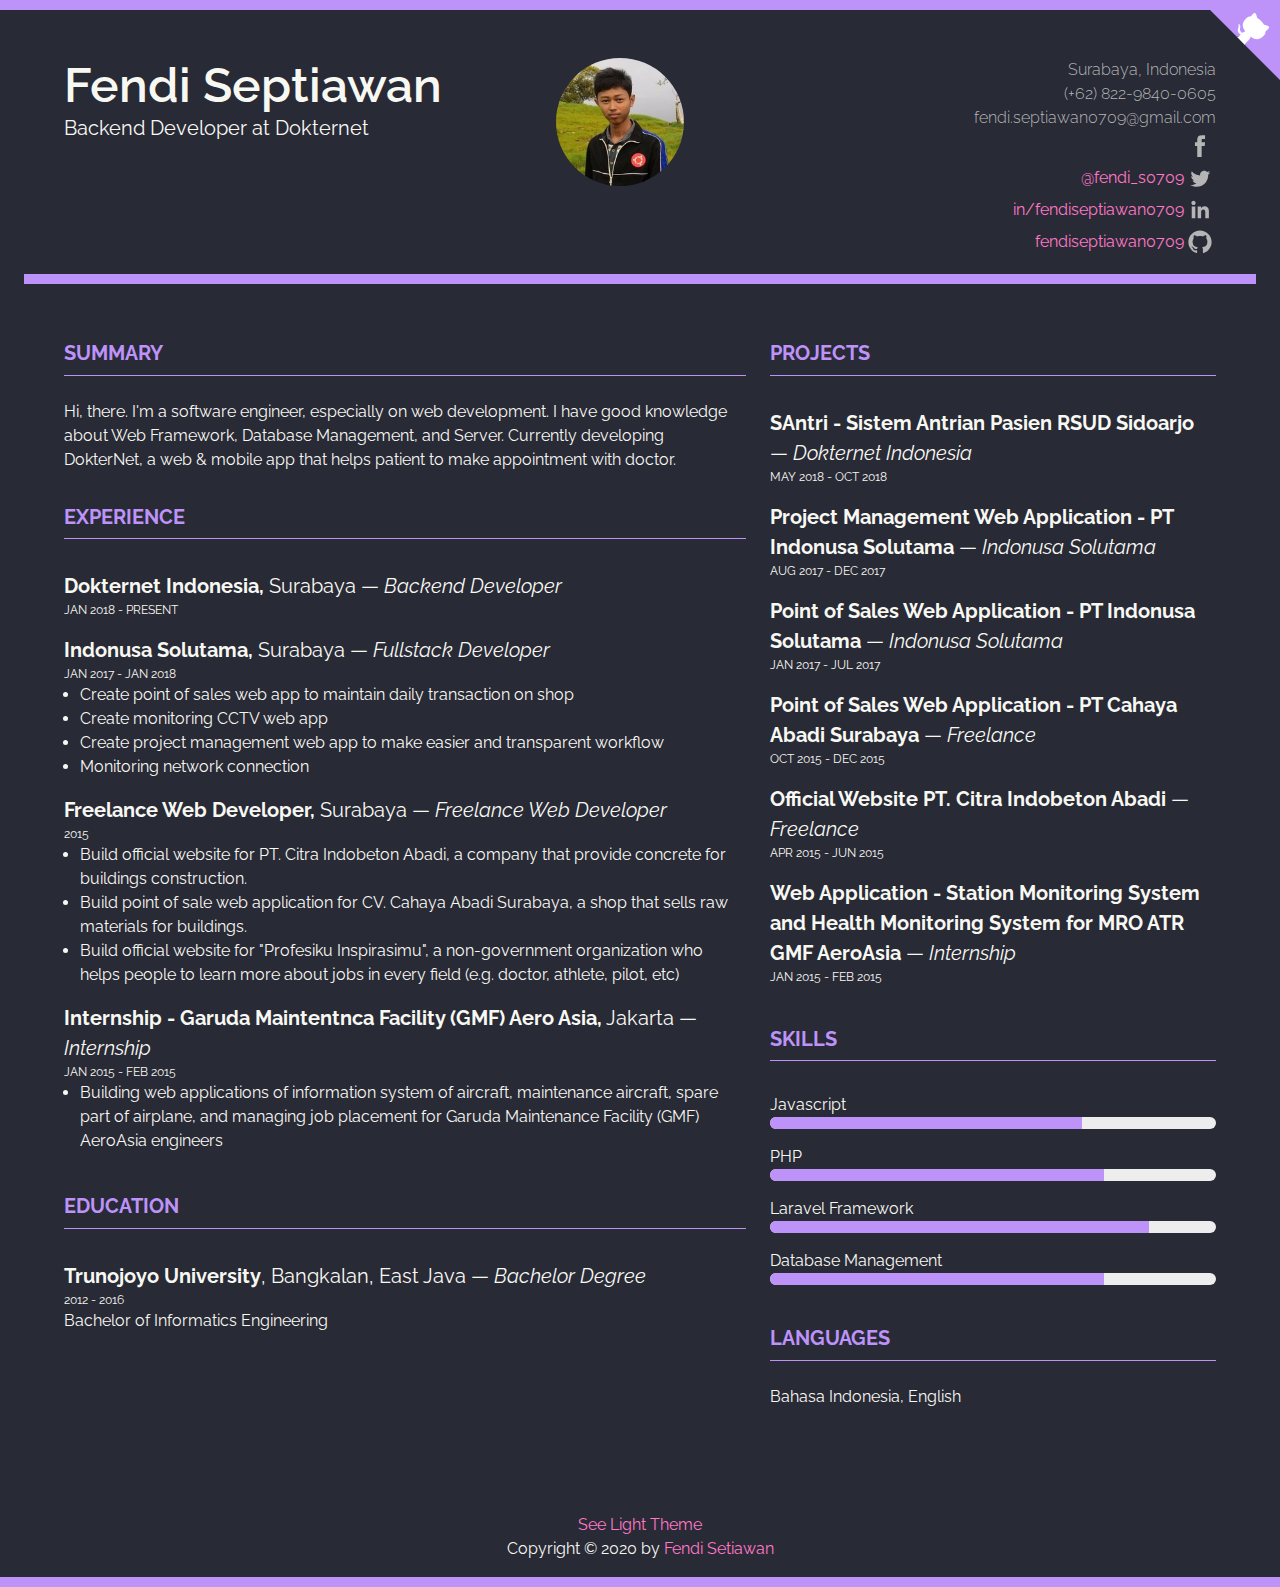
==== commit 94f02dd2: "New web page" ====
--- a/index.html
+++ b/index.html
@@ -1 +1 @@
-<!DOCTYPE html><html lang=en><head><meta name=robots content="index, follow"><meta http-equiv=Content-Type content="text/html; charset=UTF-8"><meta http-equiv=X-UA-Compatible content="IE=edge"><meta name=viewport content="width=device-width,initial-scale=1,minimum-scale=1,maximum-scale=7"><meta name=language content=en-EN><meta name=author content="Irfan Maulana"><title>Bulma Resume Template</title><meta name=description content="Free Resume/CV Page Template with Bulma CSS by Irfan Maulana"><meta property=og:title content="Bulma Resume Template"><meta property=og:description content="Free Resume/CV Page Template with Bulma CSS by Irfan Maulana"><meta name=twitter:title content="Bulma Resume Template"><meta name=twitter:description content="Free Resume/CV Page Template with Bulma CSS by Irfan Maulana"><link rel=icon type=image/png sizes=16x16 href=https://mazipan.github.io/favicon/favicon-16x16.png><meta name=theme-color content=#bd93f9><link rel=preconnect href="https://fonts.googleapis.com/css?family=Raleway"><link rel=dns-prefetch href="https://fonts.googleapis.com/css?family=Raleway"><link rel=preload href="https://fonts.googleapis.com/css?family=Raleway" as=style onload="this.onload=null;this.rel='stylesheet'"><noscript><link rel=stylesheet href="https://fonts.googleapis.com/css?family=Raleway"></noscript><script async src="https://www.googletagmanager.com/gtag/js?id=UA-25065548-2"></script><script>window.dataLayer = window.dataLayer || [];function gtag(){dataLayer.push(arguments);}gtag('js', new Date());gtag('config', 'UA-25065548-2');</script><style>.github-corner:hover .octo-arm{animation:octocat-wave 560ms ease-in-out}@keyframes octocat-wave{0%,100%{transform:rotate(0)}20%,60%{transform:rotate(-25deg)}40%,80%{transform:rotate(10deg)}}@media (max-width:500px){.github-corner:hover .octo-arm{animation:none}.github-corner .octo-arm{animation:octocat-wave 560ms ease-in-out}}</style><link href=dark.e9ac9f04a58b6896a0d0.css rel=stylesheet></head><body id=body-app><a href=https://github.com/mazipan/bulma-resume-template class=github-corner aria-label="View source on GitHub"><svg width=80 height=80 viewBox="0 0 250 250" style=fill:#bd93f9;color:#fff;position:absolute;top:0;border:0;right:0 aria-hidden=true><path d="M0,0 L115,115 L130,115 L142,142 L250,250 L250,0 Z"></path><path d="M128.3,109.0 C113.8,99.7 119.0,89.6 119.0,89.6 C122.0,82.7 120.5,78.6 120.5,78.6 C119.2,72.0 123.4,76.3 123.4,76.3 C127.3,80.9 125.5,87.3 125.5,87.3 C122.9,97.6 130.6,101.9 134.4,103.2" fill=currentColor style="transform-origin:130px 106px" class=octo-arm></path><path d="M115.0,115.0 C114.9,115.1 118.7,116.5 119.8,115.4 L133.7,101.6 C136.9,99.2 139.9,98.4 142.2,98.6 C133.8,88.0 127.5,74.4 143.8,58.0 C148.5,53.4 154.0,51.2 159.7,51.0 C160.3,49.4 163.2,43.6 171.4,40.1 C171.4,40.1 176.1,42.5 178.8,56.2 C183.1,58.6 187.2,61.8 190.9,65.4 C194.5,69.0 197.7,73.2 200.1,77.6 C213.8,80.2 216.3,84.9 216.3,84.9 C212.7,93.1 206.9,96.0 205.4,96.6 C205.1,102.4 203.0,107.8 198.3,112.5 C181.9,128.9 168.3,122.5 157.7,114.1 C157.9,116.9 156.7,120.9 152.7,124.9 L141.0,136.5 C139.8,137.7 141.6,141.9 141.8,141.8 Z" fill=currentColor class=octo-body></path></svg></a><header class="line has-background-primary"></header><section class="profile section"><div class=container><div class=columns><div class="column is-two-fifths"><h1 class="title is-size-1">Fendi Septiawan</h1><p class=subtitle>Backend Developer at Dokternet</p></div><div class="column is-2"><figure class="image image is-128x128"><img alt="Profile photo" class=is-rounded src="[data-uri]"></figure></div><div class="column has-text-grey-light has-text-right-in-desktop"><p class=has-text-weight-light>Surabaya, Indonesia</p><p class=has-text-weight-light>(+62) 822-9840-0605</p><p class=has-text-weight-light>fendi.septiawan0709@gmail.com</p><div class=social-icon><a href="" class=facebook title=Facebook><svg viewBox="0 0 512 512" height=2rem width=2rem><path d="M211.9 197.4h-36.7v59.9h36.7V433.1h70.5V256.5h49.2l5.2-59.1h-54.4c0 0 0-22.1 0-33.7 0-13.9 2.8-19.5 16.3-19.5 10.9 0 38.2 0 38.2 0V82.9c0 0-40.2 0-48.8 0 -52.5 0-76.1 23.1-76.1 67.3C211.9 188.8 211.9 197.4 211.9 197.4z"/></svg></a></div><div class=social-icon><a href=https://twitter.com/fendi_s0709 class=twitter title=Twitter>@fendi_s0709 <svg viewBox="0 0 512 512" height=2rem width=2rem><path d="M419.6 168.6c-11.7 5.2-24.2 8.7-37.4 10.2 13.4-8.1 23.8-20.8 28.6-36 -12.6 7.5-26.5 12.9-41.3 15.8 -11.9-12.6-28.8-20.6-47.5-20.6 -42 0-72.9 39.2-63.4 79.9 -54.1-2.7-102.1-28.6-134.2-68 -17 29.2-8.8 67.5 20.1 86.9 -10.7-0.3-20.7-3.3-29.5-8.1 -0.7 30.2 20.9 58.4 52.2 64.6 -9.2 2.5-19.2 3.1-29.4 1.1 8.3 25.9 32.3 44.7 60.8 45.2 -27.4 21.4-61.8 31-96.4 27 28.8 18.5 63 29.2 99.8 29.2 120.8 0 189.1-102.1 185-193.6C399.9 193.1 410.9 181.7 419.6 168.6z"/></svg></a></div><div class=social-icon><a href=https://www.linkedin.com/in/fendiseptiawan0709 class=linkedin title=Linkedin>in/fendiseptiawan0709 <svg viewBox="0 0 512 512" height=2rem width=2rem><path d="M186.4 142.4c0 19-15.3 34.5-34.2 34.5 -18.9 0-34.2-15.4-34.2-34.5 0-19 15.3-34.5 34.2-34.5C171.1 107.9 186.4 123.4 186.4 142.4zM181.4 201.3h-57.8V388.1h57.8V201.3zM273.8 201.3h-55.4V388.1h55.4c0 0 0-69.3 0-98 0-26.3 12.1-41.9 35.2-41.9 21.3 0 31.5 15 31.5 41.9 0 26.9 0 98 0 98h57.5c0 0 0-68.2 0-118.3 0-50-28.3-74.2-68-74.2 -39.6 0-56.3 30.9-56.3 30.9v-25.2H273.8z"/></svg></a></div><div class=social-icon><a href=https://github.com/fendis0709 class=github title=Github>fendiseptiawan0709 <svg viewBox="0 0 512 512" height=2rem width=2rem><path d="M256 70.7c-102.6 0-185.9 83.2-185.9 185.9 0 82.1 53.3 151.8 127.1 176.4 9.3 1.7 12.3-4 12.3-8.9V389.4c-51.7 11.3-62.5-21.9-62.5-21.9 -8.4-21.5-20.6-27.2-20.6-27.2 -16.9-11.5 1.3-11.3 1.3-11.3 18.7 1.3 28.5 19.2 28.5 19.2 16.6 28.4 43.5 20.2 54.1 15.4 1.7-12 6.5-20.2 11.8-24.9 -41.3-4.7-84.7-20.6-84.7-91.9 0-20.3 7.3-36.9 19.2-49.9 -1.9-4.7-8.3-23.6 1.8-49.2 0 0 15.6-5 51.1 19.1 14.8-4.1 30.7-6.2 46.5-6.3 15.8 0.1 31.7 2.1 46.6 6.3 35.5-24 51.1-19.1 51.1-19.1 10.1 25.6 3.8 44.5 1.8 49.2 11.9 13 19.1 29.6 19.1 49.9 0 71.4-43.5 87.1-84.9 91.7 6.7 5.8 12.8 17.1 12.8 34.4 0 24.9 0 44.9 0 51 0 4.9 3 10.7 12.4 8.9 73.8-24.6 127-94.3 127-176.4C441.9 153.9 358.6 70.7 256 70.7z"/></svg></a></div></div></div></div></section><div class=hr></div><section class=section><div class=container><div class=columns><div class="column is-three-fifths"><div class=summary><div class="title is-size-5 has-text-primary has-text-weight-bold">SUMMARY</div><div class=wrapper>Hi, there. I'm a software engineer, especially on web development. I have good knowledge about Web Framework, Database Management, and Server. Currently developing DokterNet, a web & mobile app that helps patient to make appointment with doctor.</div></div><div class=experience><div class="title is-size-5 has-text-primary has-text-weight-bold">EXPERIENCE</div><div class=item><div class=is-size-5><b>Dokternet Indonesia,</b> <span class=has-text-weight-semi-bold>Surabaya — <i>Backend Developer</i></span></div><div class=is-size-7>JAN 2018 - PRESENT</div></div><div class=item><div class=is-size-5><b>Indonusa Solutama,</b> <span class=has-text-weight-semi-bold>Surabaya — <i>Fullstack Developer</i></span></div><div class=is-size-7>JAN 2017 - JAN 2018</div><ul style=list-style:disc;margin-left:1em><li>Create point of sales web app to maintain daily transaction on shop</li><li>Create monitoring CCTV web app</li><li>Create project management web app to make easier and transparent workflow</li><li>Monitoring network connection</li></ul></div><div class=item><div class=is-size-5><b>Freelance Web Developer,</b> <span class=has-text-weight-semi-bold>Surabaya — <i>Freelance Web Developer</i></span></div><div class=is-size-7>2015</div><ul style=list-style:disc;margin-left:1em><li>Build official website for PT. Citra Indobeton Abadi, a company that provide concrete for buildings construction.</li><li>Build point of sale web application for CV. Cahaya Abadi Surabaya, a shop that sells raw materials for buildings.</li><li>Build official website for "Profesiku Inspirasimu", a non-government organization who helps people to learn more about jobs in every field (e.g. doctor, athlete, pilot, etc)</li></ul></div><div class=item><div class=is-size-5><b>Internship - Garuda Maintentnca Facility (GMF) Aero Asia,</b> <span class=has-text-weight-semi-bold>Jakarta — <i>Internship</i></span></div><div class=is-size-7>JAN 2015 - FEB 2015</div><ul style=list-style:disc;margin-left:1em><li>Building web applications of information system of aircraft, maintenance aircraft, spare part of airplane, and managing job placement for Garuda Maintenance Facility (GMF) AeroAsia engineers</li></ul></div></div><div class=education><div class="title is-size-5 has-text-primary has-text-weight-bold">EDUCATION</div><div class=item><div class=is-size-5><b>Trunojoyo University</b>, <span class=has-text-weight-semi-bold>Bangkalan, East Java — <i>Bachelor Degree</i></span></div><div class=is-size-7>2012 - 2016</div><div>Bachelor of Informatics Engineering</div></div></div></div><div class=column><div class=projects><div class="title is-size-5 has-text-primary has-text-weight-bold">PROJECTS</div><div class=item><div class=is-size-5><b>SAntri - Sistem Antrian Pasien RSUD Sidoarjo</b> — <i>Dokternet Indonesia</i></div><div class=is-size-7>MAY 2018 - OCT 2018</div></div><div class=item><div class=is-size-5><b>Project Management Web Application - PT Indonusa Solutama</b> — <i>Indonusa Solutama</i></div><div class=is-size-7>AUG 2017 - DEC 2017</div></div><div class=item><div class=is-size-5><b>Point of Sales Web Application - PT Indonusa Solutama</b> — <i>Indonusa Solutama</i></div><div class=is-size-7>JAN 2017 - JUL 2017</div></div><div class=item><div class=is-size-5><b>Point of Sales Web Application - PT Cahaya Abadi Surabaya</b> — <i>Freelance</i></div><div class=is-size-7>OCT 2015 - DEC 2015</div></div><div class=item><div class=is-size-5><b>Official Website PT. Citra Indobeton Abadi</b> — <i>Freelance</i></div><div class=is-size-7>APR 2015 - JUN 2015</div></div><div class=item><div class=is-size-5><b>Web Application - Station Monitoring System and Health Monitoring System for MRO ATR GMF AeroAsia</b> — <i>Internship</i></div><div class=is-size-7>JAN 2015 - FEB 2015</div></div></div><div class=skills><div class="title is-size-5 has-text-primary has-text-weight-bold">SKILLS</div><div class=wrapper><div class=item><div>Javascript</div><progress class="progress is-primary is-small" value=70 max=100>70%</progress></div><div class=item><div>PHP</div><progress class="progress is-primary is-small" value=75 max=100>75%</progress></div><div class=item><div>Laravel Framework</div><progress class="progress is-primary is-small" value=85 max=100>85%</progress></div><div class=item><div>Database Management</div><progress class="progress is-primary is-small" value=75 max=100>75%</progress></div></div></div><div class=languages><div class="title is-size-5 has-text-primary has-text-weight-bold">LANGUAGES</div><div class=wrapper>Bahasa Indonesia, English</div></div></div></div></div></section><script async src=//pagead2.googlesyndication.com/pagead/js/adsbygoogle.js></script><ins class=adsbygoogle style="display:block;margin:0 auto 1em;text-align:center" data-ad-client=ca-pub-5442972248172818 data-ad-slot=1487770485 data-ad-format=auto></ins><script>(adsbygoogle = window.adsbygoogle || []).push({});</script><footer class=footer><div class="content has-text-centered"><a href=light.html>See Light Theme</a><br>Copyright © 2018-2019 by <a href=https://mazipan.space>Irfan Maulana</a></div></footer><footer class="line has-background-primary"></footer><script type=application/ld+json>{ "@context": "http://schema.org", "@type": "WebSite", "url": "https://www.mazipan.github.io/", "name": "Irfan Maulana | Front End Developer", "author": "Irfan Maulana", "image": "http://mazipan.github.io/images/irfan-maulana.jpg", "description": "Irfan Maulana is Front End Developer from Indonesia - Man that craft some code to build a beauty and readable code, experienced in web and desktop technology.", "sameAs": ["https://www.facebook.com/mazipanneh", "https://instagram.com/maz_ipan", "https://twitter.com/Maz_Ipan", "https://id.linkedin.com/in/irfanmaulanamazipan", "https://www.slideshare.net/IrfanMaulana21", "https://github.com/mazipan" ] }</script><script type=application/ld+json>{ "@context": "http://schema.org", "@type": "Person", "email": "mailto:mazipanneh@gmail.com", "image": "http://mazipan.github.io/images/irfan-maulana.jpg", "jobTitle": "Software Engineer", "name": "Irfan Maulana", "url": "https://www.mazipan.github.io/", "sameAs": ["https://www.facebook.com/mazipanneh", "https://instagram.com/maz_ipan", "https://twitter.com/Maz_Ipan", "https://id.linkedin.com/in/irfanmaulanamazipan", "https://www.slideshare.net/IrfanMaulana21", "https://github.com/mazipan" ] }</script><script type=application/ld+json>{ "@context": "http://schema.org", "@type": "BreadcrumbList", "itemListElement": [{ "@type": "ListItem", "position": 1, "item": { "@id": "http://mazipan.github.io/", "name": "Home", "image": "http://mazipan.github.io/images/irfan-maulana.jpg" } }, { "@type": "ListItem", "position": 2, "item": { "@id": "http://mazipan.github.io/demo/", "name": "Demo", "image": "http://mazipan.github.io/images/irfan-maulana.jpg" } }, { "@type": "ListItem", "position": 3, "item": { "@id": "http://mazipan.github.io/bulma-resume-template", "name": "bulma-resume-template", "image": "https://mazipan.github.io/bulma-resume-template/logo.png" } }] }</script><script async src=//pagead2.googlesyndication.com/pagead/js/adsbygoogle.js></script><ins class=adsbygoogle style=display:block data-ad-client=ca-pub-5442972248172818 data-ad-slot=6305953167 data-ad-format=auto data-full-width-responsive=true></ins><script>(adsbygoogle = window.adsbygoogle || []).push({});</script><script type=text/javascript src=dark.e9ac9f04a58b6896a0d0.js></script></body></html>+<!DOCTYPE html><html lang=en><head><meta name=robots content="index, follow"><meta http-equiv=Content-Type content="text/html; charset=UTF-8"><meta http-equiv=X-UA-Compatible content="IE=edge"><meta name=viewport content="width=device-width,initial-scale=1,minimum-scale=1,maximum-scale=7"><meta name=language content=en-EN><meta name=author content="Fendi Setiawan"><title>Fendi Setiawan - Portfolio</title><meta name=description content="Backend Web Developer"><meta property=og:title content="Fendi Setiawan - Portfolio"><meta property=og:description content="Backend Web Developer Portfolio"><meta name=twitter:title content="Fendi Setiawan - Portfolio"><meta name=twitter:description content="Backend Web Developer Portfolio"><link rel=icon type=image/png sizes=16x16 href=https://fendis0709.github.io/favicon/favicon-16x16.png><meta name=theme-color content=#bd93f9><link rel=preconnect href="https://fonts.googleapis.com/css?family=Raleway"><link rel=dns-prefetch href="https://fonts.googleapis.com/css?family=Raleway"><link rel=preload href="https://fonts.googleapis.com/css?family=Raleway" as=style onload="this.onload=null;this.rel='stylesheet'"><noscript><link rel=stylesheet href="https://fonts.googleapis.com/css?family=Raleway"></noscript><script async src="https://www.googletagmanager.com/gtag/js?id=UA-25065548-2"></script><script>window.dataLayer = window.dataLayer || [];function gtag(){dataLayer.push(arguments);}gtag('js', new Date());gtag('config', 'UA-25065548-2');</script><style>.github-corner:hover .octo-arm{animation:octocat-wave 560ms ease-in-out}@keyframes octocat-wave{0%,100%{transform:rotate(0)}20%,60%{transform:rotate(-25deg)}40%,80%{transform:rotate(10deg)}}@media (max-width:500px){.github-corner:hover .octo-arm{animation:none}.github-corner .octo-arm{animation:octocat-wave 560ms ease-in-out}}</style><link href=dark.de20be998b7f55de511f.css rel=stylesheet></head><body id=body-app><a href=https://github.com/fendis0709 class=github-corner aria-label="View GitHub Profile"><svg width=80 height=80 viewBox="0 0 250 250" style=fill:#bd93f9;color:#fff;position:absolute;top:0;border:0;right:0 aria-hidden=true><path d="M0,0 L115,115 L130,115 L142,142 L250,250 L250,0 Z"></path><path d="M128.3,109.0 C113.8,99.7 119.0,89.6 119.0,89.6 C122.0,82.7 120.5,78.6 120.5,78.6 C119.2,72.0 123.4,76.3 123.4,76.3 C127.3,80.9 125.5,87.3 125.5,87.3 C122.9,97.6 130.6,101.9 134.4,103.2" fill=currentColor style="transform-origin:130px 106px" class=octo-arm></path><path d="M115.0,115.0 C114.9,115.1 118.7,116.5 119.8,115.4 L133.7,101.6 C136.9,99.2 139.9,98.4 142.2,98.6 C133.8,88.0 127.5,74.4 143.8,58.0 C148.5,53.4 154.0,51.2 159.7,51.0 C160.3,49.4 163.2,43.6 171.4,40.1 C171.4,40.1 176.1,42.5 178.8,56.2 C183.1,58.6 187.2,61.8 190.9,65.4 C194.5,69.0 197.7,73.2 200.1,77.6 C213.8,80.2 216.3,84.9 216.3,84.9 C212.7,93.1 206.9,96.0 205.4,96.6 C205.1,102.4 203.0,107.8 198.3,112.5 C181.9,128.9 168.3,122.5 157.7,114.1 C157.9,116.9 156.7,120.9 152.7,124.9 L141.0,136.5 C139.8,137.7 141.6,141.9 141.8,141.8 Z" fill=currentColor class=octo-body></path></svg></a><header class="line has-background-primary"></header><section class="profile section"><div class=container><div class=columns><div class="column is-two-fifths"><h1 class="title is-size-1">Fendi Septiawan</h1><p class=subtitle>Backend Developer at Dokternet</p></div><div class="column is-2"><figure class="image image is-128x128"><img alt="Profile photo" class=is-rounded src="[data-uri]"></figure></div><div class="column has-text-grey-light has-text-right-in-desktop"><p class=has-text-weight-light>Surabaya, Indonesia</p><p class=has-text-weight-light>(+62) 822-9840-0605</p><p class=has-text-weight-light>fendi.septiawan0709@gmail.com</p><div class=social-icon><a href="" class=facebook title=Facebook><svg viewBox="0 0 512 512" height=2rem width=2rem><path d="M211.9 197.4h-36.7v59.9h36.7V433.1h70.5V256.5h49.2l5.2-59.1h-54.4c0 0 0-22.1 0-33.7 0-13.9 2.8-19.5 16.3-19.5 10.9 0 38.2 0 38.2 0V82.9c0 0-40.2 0-48.8 0 -52.5 0-76.1 23.1-76.1 67.3C211.9 188.8 211.9 197.4 211.9 197.4z"/></svg></a></div><div class=social-icon><a href=https://twitter.com/fendi_s0709 class=twitter title=Twitter>@fendi_s0709 <svg viewBox="0 0 512 512" height=2rem width=2rem><path d="M419.6 168.6c-11.7 5.2-24.2 8.7-37.4 10.2 13.4-8.1 23.8-20.8 28.6-36 -12.6 7.5-26.5 12.9-41.3 15.8 -11.9-12.6-28.8-20.6-47.5-20.6 -42 0-72.9 39.2-63.4 79.9 -54.1-2.7-102.1-28.6-134.2-68 -17 29.2-8.8 67.5 20.1 86.9 -10.7-0.3-20.7-3.3-29.5-8.1 -0.7 30.2 20.9 58.4 52.2 64.6 -9.2 2.5-19.2 3.1-29.4 1.1 8.3 25.9 32.3 44.7 60.8 45.2 -27.4 21.4-61.8 31-96.4 27 28.8 18.5 63 29.2 99.8 29.2 120.8 0 189.1-102.1 185-193.6C399.9 193.1 410.9 181.7 419.6 168.6z"/></svg></a></div><div class=social-icon><a href=https://www.linkedin.com/in/fendiseptiawan0709 class=linkedin title=Linkedin>in/fendiseptiawan0709 <svg viewBox="0 0 512 512" height=2rem width=2rem><path d="M186.4 142.4c0 19-15.3 34.5-34.2 34.5 -18.9 0-34.2-15.4-34.2-34.5 0-19 15.3-34.5 34.2-34.5C171.1 107.9 186.4 123.4 186.4 142.4zM181.4 201.3h-57.8V388.1h57.8V201.3zM273.8 201.3h-55.4V388.1h55.4c0 0 0-69.3 0-98 0-26.3 12.1-41.9 35.2-41.9 21.3 0 31.5 15 31.5 41.9 0 26.9 0 98 0 98h57.5c0 0 0-68.2 0-118.3 0-50-28.3-74.2-68-74.2 -39.6 0-56.3 30.9-56.3 30.9v-25.2H273.8z"/></svg></a></div><div class=social-icon><a href=https://github.com/fendis0709 class=github title=Github>fendiseptiawan0709 <svg viewBox="0 0 512 512" height=2rem width=2rem><path d="M256 70.7c-102.6 0-185.9 83.2-185.9 185.9 0 82.1 53.3 151.8 127.1 176.4 9.3 1.7 12.3-4 12.3-8.9V389.4c-51.7 11.3-62.5-21.9-62.5-21.9 -8.4-21.5-20.6-27.2-20.6-27.2 -16.9-11.5 1.3-11.3 1.3-11.3 18.7 1.3 28.5 19.2 28.5 19.2 16.6 28.4 43.5 20.2 54.1 15.4 1.7-12 6.5-20.2 11.8-24.9 -41.3-4.7-84.7-20.6-84.7-91.9 0-20.3 7.3-36.9 19.2-49.9 -1.9-4.7-8.3-23.6 1.8-49.2 0 0 15.6-5 51.1 19.1 14.8-4.1 30.7-6.2 46.5-6.3 15.8 0.1 31.7 2.1 46.6 6.3 35.5-24 51.1-19.1 51.1-19.1 10.1 25.6 3.8 44.5 1.8 49.2 11.9 13 19.1 29.6 19.1 49.9 0 71.4-43.5 87.1-84.9 91.7 6.7 5.8 12.8 17.1 12.8 34.4 0 24.9 0 44.9 0 51 0 4.9 3 10.7 12.4 8.9 73.8-24.6 127-94.3 127-176.4C441.9 153.9 358.6 70.7 256 70.7z"/></svg></a></div></div></div></div></section><div class=hr></div><section class=section><div class=container><div class=columns><div class="column is-three-fifths"><div class=summary><div class="title is-size-5 has-text-primary has-text-weight-bold">SUMMARY</div><div class=wrapper>Hi, there. I'm a software engineer, especially on web development. I have good knowledge about Web Framework, Database Management, and Server. Currently developing DokterNet, a web & mobile app that helps patient to make appointment with doctor.</div></div><div class=experience><div class="title is-size-5 has-text-primary has-text-weight-bold">EXPERIENCE</div><div class=item><div class=is-size-5><b>Dokternet Indonesia,</b> <span class=has-text-weight-semi-bold>Surabaya — <i>Backend Developer</i></span></div><div class=is-size-7>JAN 2018 - PRESENT</div></div><div class=item><div class=is-size-5><b>Indonusa Solutama,</b> <span class=has-text-weight-semi-bold>Surabaya — <i>Fullstack Developer</i></span></div><div class=is-size-7>JAN 2017 - JAN 2018</div><ul style=list-style:disc;margin-left:1em><li>Create point of sales web app to maintain daily transaction on shop</li><li>Create monitoring CCTV web app</li><li>Create project management web app to make easier and transparent workflow</li><li>Monitoring network connection</li></ul></div><div class=item><div class=is-size-5><b>Freelance Web Developer,</b> <span class=has-text-weight-semi-bold>Surabaya — <i>Freelance Web Developer</i></span></div><div class=is-size-7>2015</div><ul style=list-style:disc;margin-left:1em><li>Build official website for PT. Citra Indobeton Abadi, a company that provide concrete for buildings construction.</li><li>Build point of sale web application for CV. Cahaya Abadi Surabaya, a shop that sells raw materials for buildings.</li><li>Build official website for "Profesiku Inspirasimu", a non-government organization who helps people to learn more about jobs in every field (e.g. doctor, athlete, pilot, etc)</li></ul></div><div class=item><div class=is-size-5><b>Internship - Garuda Maintentnca Facility (GMF) Aero Asia,</b> <span class=has-text-weight-semi-bold>Jakarta — <i>Internship</i></span></div><div class=is-size-7>JAN 2015 - FEB 2015</div><ul style=list-style:disc;margin-left:1em><li>Building web applications of information system of aircraft, maintenance aircraft, spare part of airplane, and managing job placement for Garuda Maintenance Facility (GMF) AeroAsia engineers</li></ul></div></div><div class=education><div class="title is-size-5 has-text-primary has-text-weight-bold">EDUCATION</div><div class=item><div class=is-size-5><b>Trunojoyo University</b>, <span class=has-text-weight-semi-bold>Bangkalan, East Java — <i>Bachelor Degree</i></span></div><div class=is-size-7>2012 - 2016</div><div>Bachelor of Informatics Engineering</div></div></div></div><div class=column><div class=projects><div class="title is-size-5 has-text-primary has-text-weight-bold">PROJECTS</div><div class=item><div class=is-size-5><b>SAntri - Sistem Antrian Pasien RSUD Sidoarjo</b> — <i>Dokternet Indonesia</i></div><div class=is-size-7>MAY 2018 - OCT 2018</div></div><div class=item><div class=is-size-5><b>Project Management Web Application - PT Indonusa Solutama</b> — <i>Indonusa Solutama</i></div><div class=is-size-7>AUG 2017 - DEC 2017</div></div><div class=item><div class=is-size-5><b>Point of Sales Web Application - PT Indonusa Solutama</b> — <i>Indonusa Solutama</i></div><div class=is-size-7>JAN 2017 - JUL 2017</div></div><div class=item><div class=is-size-5><b>Point of Sales Web Application - PT Cahaya Abadi Surabaya</b> — <i>Freelance</i></div><div class=is-size-7>OCT 2015 - DEC 2015</div></div><div class=item><div class=is-size-5><b>Official Website PT. Citra Indobeton Abadi</b> — <i>Freelance</i></div><div class=is-size-7>APR 2015 - JUN 2015</div></div><div class=item><div class=is-size-5><b>Web Application - Station Monitoring System and Health Monitoring System for MRO ATR GMF AeroAsia</b> — <i>Internship</i></div><div class=is-size-7>JAN 2015 - FEB 2015</div></div></div><div class=skills><div class="title is-size-5 has-text-primary has-text-weight-bold">SKILLS</div><div class=wrapper><div class=item><div>Javascript</div><progress class="progress is-primary is-small" value=70 max=100>70%</progress></div><div class=item><div>PHP</div><progress class="progress is-primary is-small" value=75 max=100>75%</progress></div><div class=item><div>Laravel Framework</div><progress class="progress is-primary is-small" value=85 max=100>85%</progress></div><div class=item><div>Database Management</div><progress class="progress is-primary is-small" value=75 max=100>75%</progress></div></div></div><div class=languages><div class="title is-size-5 has-text-primary has-text-weight-bold">LANGUAGES</div><div class=wrapper>Bahasa Indonesia, English</div></div></div></div></div></section><script async src=//pagead2.googlesyndication.com/pagead/js/adsbygoogle.js></script><ins class=adsbygoogle style="display:block;margin:0 auto 1em;text-align:center" data-ad-client=ca-pub-5442972248172818 data-ad-slot=1487770485 data-ad-format=auto></ins><script>(adsbygoogle = window.adsbygoogle || []).push({});</script><footer class=footer><div class="content has-text-centered"><a href=light.html>See Light Theme</a><br>Copyright © 2020 by <a href=https://linkedin.com/p/fendiseptiawan0709>Fendi Setiawan</a></div></footer><footer class="line has-background-primary"></footer><script type=application/ld+json>{ "@context": "http://schema.org", "@type": "WebSite", "url": "https://www.mazipan.github.io/", "name": "Irfan Maulana | Front End Developer", "author": "Irfan Maulana", "image": "http://mazipan.github.io/images/irfan-maulana.jpg", "description": "Irfan Maulana is Front End Developer from Indonesia - Man that craft some code to build a beauty and readable code, experienced in web and desktop technology.", "sameAs": ["https://www.facebook.com/mazipanneh", "https://instagram.com/maz_ipan", "https://twitter.com/Maz_Ipan", "https://id.linkedin.com/in/irfanmaulanamazipan", "https://www.slideshare.net/IrfanMaulana21", "https://github.com/mazipan" ] }</script><script type=application/ld+json>{ "@context": "http://schema.org", "@type": "Person", "email": "mailto:mazipanneh@gmail.com", "image": "http://mazipan.github.io/images/irfan-maulana.jpg", "jobTitle": "Software Engineer", "name": "Irfan Maulana", "url": "https://www.mazipan.github.io/", "sameAs": ["https://www.facebook.com/mazipanneh", "https://instagram.com/maz_ipan", "https://twitter.com/Maz_Ipan", "https://id.linkedin.com/in/irfanmaulanamazipan", "https://www.slideshare.net/IrfanMaulana21", "https://github.com/mazipan" ] }</script><script type=application/ld+json>{ "@context": "http://schema.org", "@type": "BreadcrumbList", "itemListElement": [{ "@type": "ListItem", "position": 1, "item": { "@id": "http://mazipan.github.io/", "name": "Home", "image": "http://mazipan.github.io/images/irfan-maulana.jpg" } }, { "@type": "ListItem", "position": 2, "item": { "@id": "http://mazipan.github.io/demo/", "name": "Demo", "image": "http://mazipan.github.io/images/irfan-maulana.jpg" } }, { "@type": "ListItem", "position": 3, "item": { "@id": "http://mazipan.github.io/bulma-resume-template", "name": "bulma-resume-template", "image": "https://mazipan.github.io/bulma-resume-template/logo.png" } }] }</script><script async src=//pagead2.googlesyndication.com/pagead/js/adsbygoogle.js></script><ins class=adsbygoogle style=display:block data-ad-client=ca-pub-5442972248172818 data-ad-slot=6305953167 data-ad-format=auto data-full-width-responsive=true></ins><script>(adsbygoogle = window.adsbygoogle || []).push({});</script><script type=text/javascript src=dark.de20be998b7f55de511f.js></script></body></html>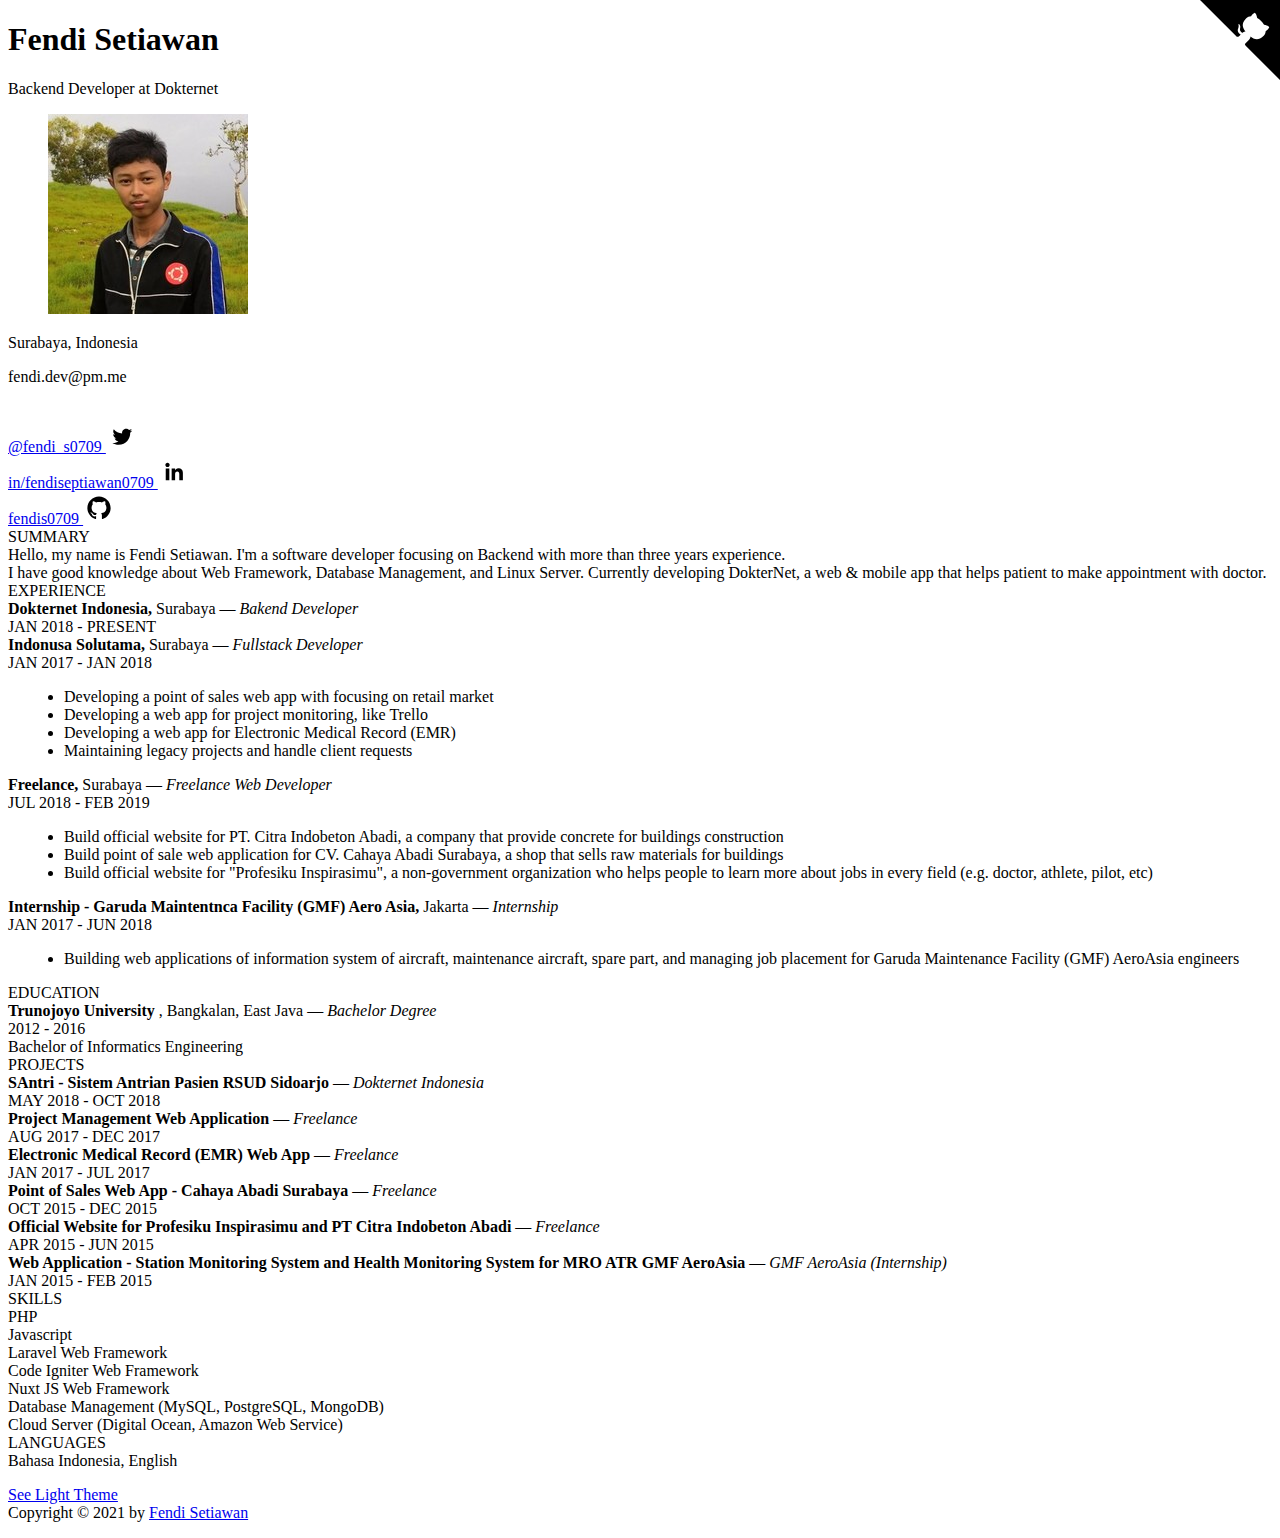
==== commit 7d03171a: "Update content" ====
--- a/index.html
+++ b/index.html
@@ -1 +1,596 @@
-<!DOCTYPE html><html lang=en><head><meta name=robots content="index, follow"><meta http-equiv=Content-Type content="text/html; charset=UTF-8"><meta http-equiv=X-UA-Compatible content="IE=edge"><meta name=viewport content="width=device-width,initial-scale=1,minimum-scale=1,maximum-scale=7"><meta name=language content=en-EN><meta name=author content="Fendi Setiawan"><title>Fendi Setiawan - Portfolio</title><meta name=description content="Backend Web Developer"><meta property=og:title content="Fendi Setiawan - Portfolio"><meta property=og:description content="Backend Web Developer Portfolio"><meta name=twitter:title content="Fendi Setiawan - Portfolio"><meta name=twitter:description content="Backend Web Developer Portfolio"><link rel=icon type=image/png sizes=16x16 href=https://fendis0709.github.io/favicon/favicon-16x16.png><meta name=theme-color content=#bd93f9><link rel=preconnect href="https://fonts.googleapis.com/css?family=Raleway"><link rel=dns-prefetch href="https://fonts.googleapis.com/css?family=Raleway"><link rel=preload href="https://fonts.googleapis.com/css?family=Raleway" as=style onload="this.onload=null;this.rel='stylesheet'"><noscript><link rel=stylesheet href="https://fonts.googleapis.com/css?family=Raleway"></noscript><script async src="https://www.googletagmanager.com/gtag/js?id=UA-25065548-2"></script><script>window.dataLayer = window.dataLayer || [];function gtag(){dataLayer.push(arguments);}gtag('js', new Date());gtag('config', 'UA-25065548-2');</script><style>.github-corner:hover .octo-arm{animation:octocat-wave 560ms ease-in-out}@keyframes octocat-wave{0%,100%{transform:rotate(0)}20%,60%{transform:rotate(-25deg)}40%,80%{transform:rotate(10deg)}}@media (max-width:500px){.github-corner:hover .octo-arm{animation:none}.github-corner .octo-arm{animation:octocat-wave 560ms ease-in-out}}</style><link href=dark.de20be998b7f55de511f.css rel=stylesheet></head><body id=body-app><a href=https://github.com/fendis0709 class=github-corner aria-label="View GitHub Profile"><svg width=80 height=80 viewBox="0 0 250 250" style=fill:#bd93f9;color:#fff;position:absolute;top:0;border:0;right:0 aria-hidden=true><path d="M0,0 L115,115 L130,115 L142,142 L250,250 L250,0 Z"></path><path d="M128.3,109.0 C113.8,99.7 119.0,89.6 119.0,89.6 C122.0,82.7 120.5,78.6 120.5,78.6 C119.2,72.0 123.4,76.3 123.4,76.3 C127.3,80.9 125.5,87.3 125.5,87.3 C122.9,97.6 130.6,101.9 134.4,103.2" fill=currentColor style="transform-origin:130px 106px" class=octo-arm></path><path d="M115.0,115.0 C114.9,115.1 118.7,116.5 119.8,115.4 L133.7,101.6 C136.9,99.2 139.9,98.4 142.2,98.6 C133.8,88.0 127.5,74.4 143.8,58.0 C148.5,53.4 154.0,51.2 159.7,51.0 C160.3,49.4 163.2,43.6 171.4,40.1 C171.4,40.1 176.1,42.5 178.8,56.2 C183.1,58.6 187.2,61.8 190.9,65.4 C194.5,69.0 197.7,73.2 200.1,77.6 C213.8,80.2 216.3,84.9 216.3,84.9 C212.7,93.1 206.9,96.0 205.4,96.6 C205.1,102.4 203.0,107.8 198.3,112.5 C181.9,128.9 168.3,122.5 157.7,114.1 C157.9,116.9 156.7,120.9 152.7,124.9 L141.0,136.5 C139.8,137.7 141.6,141.9 141.8,141.8 Z" fill=currentColor class=octo-body></path></svg></a><header class="line has-background-primary"></header><section class="profile section"><div class=container><div class=columns><div class="column is-two-fifths"><h1 class="title is-size-1">Fendi Septiawan</h1><p class=subtitle>Backend Developer at Dokternet</p></div><div class="column is-2"><figure class="image image is-128x128"><img alt="Profile photo" class=is-rounded src="[data-uri]"></figure></div><div class="column has-text-grey-light has-text-right-in-desktop"><p class=has-text-weight-light>Surabaya, Indonesia</p><p class=has-text-weight-light>(+62) 822-9840-0605</p><p class=has-text-weight-light>fendi.septiawan0709@gmail.com</p><div class=social-icon><a href="" class=facebook title=Facebook><svg viewBox="0 0 512 512" height=2rem width=2rem><path d="M211.9 197.4h-36.7v59.9h36.7V433.1h70.5V256.5h49.2l5.2-59.1h-54.4c0 0 0-22.1 0-33.7 0-13.9 2.8-19.5 16.3-19.5 10.9 0 38.2 0 38.2 0V82.9c0 0-40.2 0-48.8 0 -52.5 0-76.1 23.1-76.1 67.3C211.9 188.8 211.9 197.4 211.9 197.4z"/></svg></a></div><div class=social-icon><a href=https://twitter.com/fendi_s0709 class=twitter title=Twitter>@fendi_s0709 <svg viewBox="0 0 512 512" height=2rem width=2rem><path d="M419.6 168.6c-11.7 5.2-24.2 8.7-37.4 10.2 13.4-8.1 23.8-20.8 28.6-36 -12.6 7.5-26.5 12.9-41.3 15.8 -11.9-12.6-28.8-20.6-47.5-20.6 -42 0-72.9 39.2-63.4 79.9 -54.1-2.7-102.1-28.6-134.2-68 -17 29.2-8.8 67.5 20.1 86.9 -10.7-0.3-20.7-3.3-29.5-8.1 -0.7 30.2 20.9 58.4 52.2 64.6 -9.2 2.5-19.2 3.1-29.4 1.1 8.3 25.9 32.3 44.7 60.8 45.2 -27.4 21.4-61.8 31-96.4 27 28.8 18.5 63 29.2 99.8 29.2 120.8 0 189.1-102.1 185-193.6C399.9 193.1 410.9 181.7 419.6 168.6z"/></svg></a></div><div class=social-icon><a href=https://www.linkedin.com/in/fendiseptiawan0709 class=linkedin title=Linkedin>in/fendiseptiawan0709 <svg viewBox="0 0 512 512" height=2rem width=2rem><path d="M186.4 142.4c0 19-15.3 34.5-34.2 34.5 -18.9 0-34.2-15.4-34.2-34.5 0-19 15.3-34.5 34.2-34.5C171.1 107.9 186.4 123.4 186.4 142.4zM181.4 201.3h-57.8V388.1h57.8V201.3zM273.8 201.3h-55.4V388.1h55.4c0 0 0-69.3 0-98 0-26.3 12.1-41.9 35.2-41.9 21.3 0 31.5 15 31.5 41.9 0 26.9 0 98 0 98h57.5c0 0 0-68.2 0-118.3 0-50-28.3-74.2-68-74.2 -39.6 0-56.3 30.9-56.3 30.9v-25.2H273.8z"/></svg></a></div><div class=social-icon><a href=https://github.com/fendis0709 class=github title=Github>fendiseptiawan0709 <svg viewBox="0 0 512 512" height=2rem width=2rem><path d="M256 70.7c-102.6 0-185.9 83.2-185.9 185.9 0 82.1 53.3 151.8 127.1 176.4 9.3 1.7 12.3-4 12.3-8.9V389.4c-51.7 11.3-62.5-21.9-62.5-21.9 -8.4-21.5-20.6-27.2-20.6-27.2 -16.9-11.5 1.3-11.3 1.3-11.3 18.7 1.3 28.5 19.2 28.5 19.2 16.6 28.4 43.5 20.2 54.1 15.4 1.7-12 6.5-20.2 11.8-24.9 -41.3-4.7-84.7-20.6-84.7-91.9 0-20.3 7.3-36.9 19.2-49.9 -1.9-4.7-8.3-23.6 1.8-49.2 0 0 15.6-5 51.1 19.1 14.8-4.1 30.7-6.2 46.5-6.3 15.8 0.1 31.7 2.1 46.6 6.3 35.5-24 51.1-19.1 51.1-19.1 10.1 25.6 3.8 44.5 1.8 49.2 11.9 13 19.1 29.6 19.1 49.9 0 71.4-43.5 87.1-84.9 91.7 6.7 5.8 12.8 17.1 12.8 34.4 0 24.9 0 44.9 0 51 0 4.9 3 10.7 12.4 8.9 73.8-24.6 127-94.3 127-176.4C441.9 153.9 358.6 70.7 256 70.7z"/></svg></a></div></div></div></div></section><div class=hr></div><section class=section><div class=container><div class=columns><div class="column is-three-fifths"><div class=summary><div class="title is-size-5 has-text-primary has-text-weight-bold">SUMMARY</div><div class=wrapper>Hi, there. I'm a software engineer, especially on web development. I have good knowledge about Web Framework, Database Management, and Server. Currently developing DokterNet, a web & mobile app that helps patient to make appointment with doctor.</div></div><div class=experience><div class="title is-size-5 has-text-primary has-text-weight-bold">EXPERIENCE</div><div class=item><div class=is-size-5><b>Dokternet Indonesia,</b> <span class=has-text-weight-semi-bold>Surabaya — <i>Backend Developer</i></span></div><div class=is-size-7>JAN 2018 - PRESENT</div></div><div class=item><div class=is-size-5><b>Indonusa Solutama,</b> <span class=has-text-weight-semi-bold>Surabaya — <i>Fullstack Developer</i></span></div><div class=is-size-7>JAN 2017 - JAN 2018</div><ul style=list-style:disc;margin-left:1em><li>Create point of sales web app to maintain daily transaction on shop</li><li>Create monitoring CCTV web app</li><li>Create project management web app to make easier and transparent workflow</li><li>Monitoring network connection</li></ul></div><div class=item><div class=is-size-5><b>Freelance Web Developer,</b> <span class=has-text-weight-semi-bold>Surabaya — <i>Freelance Web Developer</i></span></div><div class=is-size-7>2015</div><ul style=list-style:disc;margin-left:1em><li>Build official website for PT. Citra Indobeton Abadi, a company that provide concrete for buildings construction.</li><li>Build point of sale web application for CV. Cahaya Abadi Surabaya, a shop that sells raw materials for buildings.</li><li>Build official website for "Profesiku Inspirasimu", a non-government organization who helps people to learn more about jobs in every field (e.g. doctor, athlete, pilot, etc)</li></ul></div><div class=item><div class=is-size-5><b>Internship - Garuda Maintentnca Facility (GMF) Aero Asia,</b> <span class=has-text-weight-semi-bold>Jakarta — <i>Internship</i></span></div><div class=is-size-7>JAN 2015 - FEB 2015</div><ul style=list-style:disc;margin-left:1em><li>Building web applications of information system of aircraft, maintenance aircraft, spare part of airplane, and managing job placement for Garuda Maintenance Facility (GMF) AeroAsia engineers</li></ul></div></div><div class=education><div class="title is-size-5 has-text-primary has-text-weight-bold">EDUCATION</div><div class=item><div class=is-size-5><b>Trunojoyo University</b>, <span class=has-text-weight-semi-bold>Bangkalan, East Java — <i>Bachelor Degree</i></span></div><div class=is-size-7>2012 - 2016</div><div>Bachelor of Informatics Engineering</div></div></div></div><div class=column><div class=projects><div class="title is-size-5 has-text-primary has-text-weight-bold">PROJECTS</div><div class=item><div class=is-size-5><b>SAntri - Sistem Antrian Pasien RSUD Sidoarjo</b> — <i>Dokternet Indonesia</i></div><div class=is-size-7>MAY 2018 - OCT 2018</div></div><div class=item><div class=is-size-5><b>Project Management Web Application - PT Indonusa Solutama</b> — <i>Indonusa Solutama</i></div><div class=is-size-7>AUG 2017 - DEC 2017</div></div><div class=item><div class=is-size-5><b>Point of Sales Web Application - PT Indonusa Solutama</b> — <i>Indonusa Solutama</i></div><div class=is-size-7>JAN 2017 - JUL 2017</div></div><div class=item><div class=is-size-5><b>Point of Sales Web Application - PT Cahaya Abadi Surabaya</b> — <i>Freelance</i></div><div class=is-size-7>OCT 2015 - DEC 2015</div></div><div class=item><div class=is-size-5><b>Official Website PT. Citra Indobeton Abadi</b> — <i>Freelance</i></div><div class=is-size-7>APR 2015 - JUN 2015</div></div><div class=item><div class=is-size-5><b>Web Application - Station Monitoring System and Health Monitoring System for MRO ATR GMF AeroAsia</b> — <i>Internship</i></div><div class=is-size-7>JAN 2015 - FEB 2015</div></div></div><div class=skills><div class="title is-size-5 has-text-primary has-text-weight-bold">SKILLS</div><div class=wrapper><div class=item><div>Javascript</div><progress class="progress is-primary is-small" value=70 max=100>70%</progress></div><div class=item><div>PHP</div><progress class="progress is-primary is-small" value=75 max=100>75%</progress></div><div class=item><div>Laravel Framework</div><progress class="progress is-primary is-small" value=85 max=100>85%</progress></div><div class=item><div>Database Management</div><progress class="progress is-primary is-small" value=75 max=100>75%</progress></div></div></div><div class=languages><div class="title is-size-5 has-text-primary has-text-weight-bold">LANGUAGES</div><div class=wrapper>Bahasa Indonesia, English</div></div></div></div></div></section><script async src=//pagead2.googlesyndication.com/pagead/js/adsbygoogle.js></script><ins class=adsbygoogle style="display:block;margin:0 auto 1em;text-align:center" data-ad-client=ca-pub-5442972248172818 data-ad-slot=1487770485 data-ad-format=auto></ins><script>(adsbygoogle = window.adsbygoogle || []).push({});</script><footer class=footer><div class="content has-text-centered"><a href=light.html>See Light Theme</a><br>Copyright © 2020 by <a href=https://linkedin.com/p/fendiseptiawan0709>Fendi Setiawan</a></div></footer><footer class="line has-background-primary"></footer><script type=application/ld+json>{ "@context": "http://schema.org", "@type": "WebSite", "url": "https://www.mazipan.github.io/", "name": "Irfan Maulana | Front End Developer", "author": "Irfan Maulana", "image": "http://mazipan.github.io/images/irfan-maulana.jpg", "description": "Irfan Maulana is Front End Developer from Indonesia - Man that craft some code to build a beauty and readable code, experienced in web and desktop technology.", "sameAs": ["https://www.facebook.com/mazipanneh", "https://instagram.com/maz_ipan", "https://twitter.com/Maz_Ipan", "https://id.linkedin.com/in/irfanmaulanamazipan", "https://www.slideshare.net/IrfanMaulana21", "https://github.com/mazipan" ] }</script><script type=application/ld+json>{ "@context": "http://schema.org", "@type": "Person", "email": "mailto:mazipanneh@gmail.com", "image": "http://mazipan.github.io/images/irfan-maulana.jpg", "jobTitle": "Software Engineer", "name": "Irfan Maulana", "url": "https://www.mazipan.github.io/", "sameAs": ["https://www.facebook.com/mazipanneh", "https://instagram.com/maz_ipan", "https://twitter.com/Maz_Ipan", "https://id.linkedin.com/in/irfanmaulanamazipan", "https://www.slideshare.net/IrfanMaulana21", "https://github.com/mazipan" ] }</script><script type=application/ld+json>{ "@context": "http://schema.org", "@type": "BreadcrumbList", "itemListElement": [{ "@type": "ListItem", "position": 1, "item": { "@id": "http://mazipan.github.io/", "name": "Home", "image": "http://mazipan.github.io/images/irfan-maulana.jpg" } }, { "@type": "ListItem", "position": 2, "item": { "@id": "http://mazipan.github.io/demo/", "name": "Demo", "image": "http://mazipan.github.io/images/irfan-maulana.jpg" } }, { "@type": "ListItem", "position": 3, "item": { "@id": "http://mazipan.github.io/bulma-resume-template", "name": "bulma-resume-template", "image": "https://mazipan.github.io/bulma-resume-template/logo.png" } }] }</script><script async src=//pagead2.googlesyndication.com/pagead/js/adsbygoogle.js></script><ins class=adsbygoogle style=display:block data-ad-client=ca-pub-5442972248172818 data-ad-slot=6305953167 data-ad-format=auto data-full-width-responsive=true></ins><script>(adsbygoogle = window.adsbygoogle || []).push({});</script><script type=text/javascript src=dark.de20be998b7f55de511f.js></script></body></html>+<!DOCTYPE html>
+<html lang="en">
+
+<head>
+  <meta name="robots" content="index, follow" />
+<meta http-equiv="Content-Type" content="text/html; charset=UTF-8" />
+<meta http-equiv="X-UA-Compatible" content="IE=edge" />
+<meta name="viewport" content="width=device-width,initial-scale=1,minimum-scale=1,maximum-scale=7" />
+
+<meta name="language" content="en-EN" />
+<meta name="author" content="Fendi Setiawan" />
+<title>Fendi Setiawan - Portfolio</title>
+<meta name="description" content="Hello, my name is Fendi Setiawan. I'm a web developer with more than three years experience." />
+
+<meta property="og:title" content="Fendi Setiawan - Portfolio" />
+<meta property="og:description" content="Hello, my name is Fendi Setiawan. I'm a web developer with more than three years experience." />
+
+<meta name="twitter:title" content="Fendi Setiawan - Portfolio" />
+<meta name="twitter:description" content="Hello, my name is Fendi Setiawan. I'm a web developer with more than three years experience." />
+
+<link rel="icon" type="image/png" sizes="16x16" href="https://pbs.twimg.com/profile_images/716671196150902784/nFBUfgv__400x400.jpg" />
+<meta name="theme-color" content="#bd93f9" />
+
+<link rel="preconnect" href="https://fonts.googleapis.com/css?family=Lato" />
+<link rel="dns-prefetch" href="https://fonts.googleapis.com/css?family=Lato" />
+<link rel="preload" href="https://fonts.googleapis.com/css?family=Lato" as="style"
+	onload="this.onload=null;this.rel='stylesheet'" />
+<noscript>
+	<link rel="stylesheet" href="https://fonts.googleapis.com/css?family=Lato" />
+</noscript>
+
+<link rel="stylesheet" href=".//css/dark-style.css" />
+
+<!-- Global site tag (gtag.js) - Google Analytics -->
+<script async src="https://www.googletagmanager.com/gtag/js?id=UA-25065548-2"></script>
+<script>
+	window.dataLayer = window.dataLayer || [];
+	function gtag() {
+		dataLayer.push(arguments);
+	}
+	gtag('js', new Date());
+	gtag('config', 'UA-179339842-1');
+</script>
+
+<style>
+	.github-corner:hover .octo-arm {
+		animation: octocat-wave 560ms ease-in-out;
+	}
+
+	@keyframes octocat-wave {
+
+		0%,
+		100% {
+			transform: rotate(0);
+		}
+
+		20%,
+		60% {
+			transform: rotate(-25deg);
+		}
+
+		40%,
+		80% {
+			transform: rotate(10deg);
+		}
+	}
+
+	@media (max-width: 500px) {
+		.github-corner:hover .octo-arm {
+			animation: none;
+		}
+
+		.github-corner .octo-arm {
+			animation: octocat-wave 560ms ease-in-out;
+		}
+	}
+
+</style>
+
+    <link rel="stylesheet" href=".//css/dark-style.css" />
+</head>
+
+<body id="body-app">
+
+  <a href="https://github.com/fendis0709" class="github-corner" aria-label="View source on GitHub">
+	<svg width="80" height="80" viewBox="0 0 250 250" style="
+				fill: #000000;
+				color: #fff;
+				position: absolute;
+				top: 0;
+				border: 0;
+				right: 0;
+			" aria-hidden="true">
+		<path d="M0,0 L115,115 L130,115 L142,142 L250,250 L250,0 Z"></path>
+		<path
+			d="M128.3,109.0 C113.8,99.7 119.0,89.6 119.0,89.6 C122.0,82.7 120.5,78.6 120.5,78.6 C119.2,72.0 123.4,76.3 123.4,76.3 C127.3,80.9 125.5,87.3 125.5,87.3 C122.9,97.6 130.6,101.9 134.4,103.2"
+			fill="currentColor" style="transform-origin: 130px 106px" class="octo-arm"></path>
+		<path
+			d="M115.0,115.0 C114.9,115.1 118.7,116.5 119.8,115.4 L133.7,101.6 C136.9,99.2 139.9,98.4 142.2,98.6 C133.8,88.0 127.5,74.4 143.8,58.0 C148.5,53.4 154.0,51.2 159.7,51.0 C160.3,49.4 163.2,43.6 171.4,40.1 C171.4,40.1 176.1,42.5 178.8,56.2 C183.1,58.6 187.2,61.8 190.9,65.4 C194.5,69.0 197.7,73.2 200.1,77.6 C213.8,80.2 216.3,84.9 216.3,84.9 C212.7,93.1 206.9,96.0 205.4,96.6 C205.1,102.4 203.0,107.8 198.3,112.5 C181.9,128.9 168.3,122.5 157.7,114.1 C157.9,116.9 156.7,120.9 152.7,124.9 L141.0,136.5 C139.8,137.7 141.6,141.9 141.8,141.8 Z"
+			fill="currentColor" class="octo-body"></path>
+	</svg>
+</a>
+
+
+    <header class="line has-background-primary"></header>
+
+    <section class="profile section">
+      <div class="container">
+        <div class="columns">
+          <div class="column is-two-fifths">
+            <h1 class="title is-size-1">
+              Fendi Setiawan
+            </h1>
+            <p class="subtitle">
+              Backend Developer at Dokternet
+            </p>
+          </div>
+          <div class="column is-2">
+            <figure class="image image is-128x128">
+              <img alt="Profile photo" class="is-rounded" src="[data-uri]" />
+            </figure>
+          </div>
+          <div class="column has-text-grey-light has-text-right-in-desktop">
+            <p class="has-text-weight-light">
+              Surabaya, Indonesia
+            </p>
+            <p class="has-text-weight-light">
+              
+            </p>
+            <p class="has-text-weight-light">
+              fendi.dev@pm.me
+            </p>
+            <br>
+            <div class="social-icon" style="display: none;">
+  <a href="" class="facebook" title="Facebook">
+    
+      <svg viewBox="0 0 512 512" height="2rem" width="2rem">
+        <path
+          d="M211.9 197.4h-36.7v59.9h36.7V433.1h70.5V256.5h49.2l5.2-59.1h-54.4c0 0 0-22.1 0-33.7 0-13.9 2.8-19.5 16.3-19.5 10.9 0 38.2 0 38.2 0V82.9c0 0-40.2 0-48.8 0 -52.5 0-76.1 23.1-76.1 67.3C211.9 188.8 211.9 197.4 211.9 197.4z" />
+      </svg>
+  </a>
+</div>
+
+<div class="social-icon">
+  <a href="https://twitter.com/fendi_s0709" class="twitter" title="Twitter">
+    @fendi_s0709
+      <svg viewBox="0 0 512 512" height="2rem" width="2rem">
+        <path
+          d="M419.6 168.6c-11.7 5.2-24.2 8.7-37.4 10.2 13.4-8.1 23.8-20.8 28.6-36 -12.6 7.5-26.5 12.9-41.3 15.8 -11.9-12.6-28.8-20.6-47.5-20.6 -42 0-72.9 39.2-63.4 79.9 -54.1-2.7-102.1-28.6-134.2-68 -17 29.2-8.8 67.5 20.1 86.9 -10.7-0.3-20.7-3.3-29.5-8.1 -0.7 30.2 20.9 58.4 52.2 64.6 -9.2 2.5-19.2 3.1-29.4 1.1 8.3 25.9 32.3 44.7 60.8 45.2 -27.4 21.4-61.8 31-96.4 27 28.8 18.5 63 29.2 99.8 29.2 120.8 0 189.1-102.1 185-193.6C399.9 193.1 410.9 181.7 419.6 168.6z" />
+      </svg>
+  </a>
+</div>
+
+<div class="social-icon">
+  <a href="https://www.linkedin.com/in/fendiseptiawan0709" class="linkedin" title="Linkedin">
+    in/fendiseptiawan0709
+      <svg viewBox="0 0 512 512" height="2rem" width="2rem">
+        <path
+          d="M186.4 142.4c0 19-15.3 34.5-34.2 34.5 -18.9 0-34.2-15.4-34.2-34.5 0-19 15.3-34.5 34.2-34.5C171.1 107.9 186.4 123.4 186.4 142.4zM181.4 201.3h-57.8V388.1h57.8V201.3zM273.8 201.3h-55.4V388.1h55.4c0 0 0-69.3 0-98 0-26.3 12.1-41.9 35.2-41.9 21.3 0 31.5 15 31.5 41.9 0 26.9 0 98 0 98h57.5c0 0 0-68.2 0-118.3 0-50-28.3-74.2-68-74.2 -39.6 0-56.3 30.9-56.3 30.9v-25.2H273.8z" />
+      </svg>
+  </a>
+</div>
+
+<div class="social-icon">
+  <a href="https://github.com/fendis0709" class="github" title="Github">
+    fendis0709
+      <svg viewBox="0 0 512 512" height="2rem" width="2rem">
+        <path
+          d="M256 70.7c-102.6 0-185.9 83.2-185.9 185.9 0 82.1 53.3 151.8 127.1 176.4 9.3 1.7 12.3-4 12.3-8.9V389.4c-51.7 11.3-62.5-21.9-62.5-21.9 -8.4-21.5-20.6-27.2-20.6-27.2 -16.9-11.5 1.3-11.3 1.3-11.3 18.7 1.3 28.5 19.2 28.5 19.2 16.6 28.4 43.5 20.2 54.1 15.4 1.7-12 6.5-20.2 11.8-24.9 -41.3-4.7-84.7-20.6-84.7-91.9 0-20.3 7.3-36.9 19.2-49.9 -1.9-4.7-8.3-23.6 1.8-49.2 0 0 15.6-5 51.1 19.1 14.8-4.1 30.7-6.2 46.5-6.3 15.8 0.1 31.7 2.1 46.6 6.3 35.5-24 51.1-19.1 51.1-19.1 10.1 25.6 3.8 44.5 1.8 49.2 11.9 13 19.1 29.6 19.1 49.9 0 71.4-43.5 87.1-84.9 91.7 6.7 5.8 12.8 17.1 12.8 34.4 0 24.9 0 44.9 0 51 0 4.9 3 10.7 12.4 8.9 73.8-24.6 127-94.3 127-176.4C441.9 153.9 358.6 70.7 256 70.7z" />
+      </svg>
+  </a>
+</div>
+          </div>
+        </div>
+      </div>
+    </section>
+
+    <div class="hr"></div>
+
+    <section class="section">
+      <div class="container">
+        <div class="columns">
+          <div class="column is-three-fifths">
+            <div class="summary">
+              <div class="title is-size-5 has-text-primary has-text-weight-bold">
+                SUMMARY
+              </div>
+              <div class="wrapper">
+                Hello, my name is Fendi Setiawan. I'm a software developer focusing on Backend with more than three years experience.<br/>I have good knowledge about Web Framework, Database Management, and Linux Server. Currently developing DokterNet, a web & mobile app that helps patient to make appointment with doctor.
+              </div>
+            </div>
+
+            <div class="experience">
+              <div class="title is-size-5 has-text-primary has-text-weight-bold">
+                EXPERIENCE
+              </div>
+
+              
+                <div class="item">
+                  <div class="is-size-5">
+                    <b>
+                      Dokternet Indonesia,
+                    </b>
+                    <span class="has-text-weight-semi-bold">
+                      Surabaya — <i>
+                          Bakend Developer
+                        </i>
+                    </span>
+                  </div>
+                  <div class="is-size-7">
+                    JAN 2018 - PRESENT
+                  </div>
+                  
+                </div>
+                
+                <div class="item">
+                  <div class="is-size-5">
+                    <b>
+                      Indonusa Solutama,
+                    </b>
+                    <span class="has-text-weight-semi-bold">
+                      Surabaya — <i>
+                          Fullstack Developer
+                        </i>
+                    </span>
+                  </div>
+                  <div class="is-size-7">
+                    JAN 2017 - JAN 2018
+                  </div>
+                  
+                    <ul style="list-style: disc; margin-left: 1em">
+                      
+                        <li>
+                          Developing a point of sales web app with focusing on retail market
+                        </li>
+                        
+                        <li>
+                          Developing a web app for project monitoring, like Trello
+                        </li>
+                        
+                        <li>
+                          Developing a web app for Electronic Medical Record (EMR)
+                        </li>
+                        
+                        <li>
+                          Maintaining legacy projects and handle client requests
+                        </li>
+                        
+                    </ul>
+                    
+                </div>
+                
+                <div class="item">
+                  <div class="is-size-5">
+                    <b>
+                      Freelance,
+                    </b>
+                    <span class="has-text-weight-semi-bold">
+                      Surabaya — <i>
+                          Freelance Web Developer
+                        </i>
+                    </span>
+                  </div>
+                  <div class="is-size-7">
+                    JUL 2018 - FEB 2019
+                  </div>
+                  
+                    <ul style="list-style: disc; margin-left: 1em">
+                      
+                        <li>
+                          Build official website for PT. Citra Indobeton Abadi, a company that provide concrete for buildings construction
+                        </li>
+                        
+                        <li>
+                          Build point of sale web application for CV. Cahaya Abadi Surabaya, a shop that sells raw materials for buildings
+                        </li>
+                        
+                        <li>
+                          Build official website for &#34;Profesiku Inspirasimu&#34;, a non-government organization who helps people to learn more about jobs in every field (e.g. doctor, athlete, pilot, etc)
+                        </li>
+                        
+                    </ul>
+                    
+                </div>
+                
+                <div class="item">
+                  <div class="is-size-5">
+                    <b>
+                      Internship - Garuda Maintentnca Facility (GMF) Aero Asia,
+                    </b>
+                    <span class="has-text-weight-semi-bold">
+                      Jakarta — <i>
+                          Internship
+                        </i>
+                    </span>
+                  </div>
+                  <div class="is-size-7">
+                    JAN 2017 - JUN 2018
+                  </div>
+                  
+                    <ul style="list-style: disc; margin-left: 1em">
+                      
+                        <li>
+                          Building web applications of information system of aircraft, maintenance aircraft, spare part, and managing job placement for Garuda Maintenance Facility (GMF) AeroAsia engineers
+                        </li>
+                        
+                    </ul>
+                    
+                </div>
+                
+
+            </div>
+
+            <div class="education">
+              <div class="title is-size-5 has-text-primary has-text-weight-bold">
+                EDUCATION
+              </div>
+
+              
+                <div class="item">
+                  <div class="is-size-5">
+                    <b>
+                      Trunojoyo University
+                    </b>,
+                    <span class="has-text-weight-semi-bold">
+                      Bangkalan, East Java — <i>
+                          Bachelor Degree
+                        </i>
+                    </span>
+                  </div>
+                  <div class="is-size-7">
+                    2012 - 2016
+                  </div>
+                  <div>
+                    Bachelor of Informatics Engineering
+                  </div>
+                </div>
+                
+            </div>
+          </div>
+          <div class="column">
+            <div class="projects">
+              <div class="title is-size-5 has-text-primary has-text-weight-bold">
+                PROJECTS
+              </div>
+
+              
+                <div class="item">
+                  <div class="is-size-5">
+                    <b>
+                      SAntri - Sistem Antrian Pasien RSUD Sidoarjo
+                    </b>
+                    —
+                    <i>
+                      Dokternet Indonesia
+                    </i>
+                  </div>
+                  <div class="is-size-7">
+                    MAY 2018 - OCT 2018
+                  </div>
+                </div>
+                
+                <div class="item">
+                  <div class="is-size-5">
+                    <b>
+                      Project Management Web Application
+                    </b>
+                    —
+                    <i>
+                      Freelance
+                    </i>
+                  </div>
+                  <div class="is-size-7">
+                    AUG 2017 - DEC 2017
+                  </div>
+                </div>
+                
+                <div class="item">
+                  <div class="is-size-5">
+                    <b>
+                      Electronic Medical Record (EMR) Web App
+                    </b>
+                    —
+                    <i>
+                      Freelance
+                    </i>
+                  </div>
+                  <div class="is-size-7">
+                    JAN 2017 - JUL 2017
+                  </div>
+                </div>
+                
+                <div class="item">
+                  <div class="is-size-5">
+                    <b>
+                      Point of Sales Web App - Cahaya Abadi Surabaya
+                    </b>
+                    —
+                    <i>
+                      Freelance
+                    </i>
+                  </div>
+                  <div class="is-size-7">
+                    OCT 2015 - DEC 2015
+                  </div>
+                </div>
+                
+                <div class="item">
+                  <div class="is-size-5">
+                    <b>
+                      Official Website for Profesiku Inspirasimu and PT Citra Indobeton Abadi
+                    </b>
+                    —
+                    <i>
+                      Freelance
+                    </i>
+                  </div>
+                  <div class="is-size-7">
+                    APR 2015 - JUN 2015
+                  </div>
+                </div>
+                
+                <div class="item">
+                  <div class="is-size-5">
+                    <b>
+                      Web Application - Station Monitoring System and Health Monitoring System for MRO ATR GMF AeroAsia
+                    </b>
+                    —
+                    <i>
+                      GMF AeroAsia (Internship)
+                    </i>
+                  </div>
+                  <div class="is-size-7">
+                    JAN 2015 - FEB 2015
+                  </div>
+                </div>
+                
+            </div>
+
+            <div class="skills">
+              <div class="title is-size-5 has-text-primary has-text-weight-bold">
+                SKILLS
+              </div>
+              <div class="wrapper">
+                
+                  <div class="item">
+                    <div>
+                      PHP
+                    </div>
+                  </div>
+                  
+                  <div class="item">
+                    <div>
+                      Javascript
+                    </div>
+                  </div>
+                  
+                  <div class="item">
+                    <div>
+                      Laravel Web Framework
+                    </div>
+                  </div>
+                  
+                  <div class="item">
+                    <div>
+                      Code Igniter Web Framework
+                    </div>
+                  </div>
+                  
+                  <div class="item">
+                    <div>
+                      Nuxt JS Web Framework
+                    </div>
+                  </div>
+                  
+                  <div class="item">
+                    <div>
+                      Database Management (MySQL, PostgreSQL, MongoDB)
+                    </div>
+                  </div>
+                  
+                  <div class="item">
+                    <div>
+                      Cloud Server (Digital Ocean, Amazon Web Service)
+                    </div>
+                  </div>
+                  
+              </div>
+            </div>
+
+            <div class="languages">
+              <div class="title is-size-5 has-text-primary has-text-weight-bold">
+                LANGUAGES
+              </div>
+              <div class="wrapper">
+                Bahasa Indonesia, English
+						</div>
+					</div>
+				</div>
+			</div>
+		</div>
+	</section>
+
+  <footer class="footer">
+		<div class="content has-text-centered">
+      <p>
+        <a href="./light">See Light Theme</a>
+        <br>
+        Copyright © 2021 by <a href="https://fendi.dev">Fendi Setiawan</a>
+      </p>
+      <span style="display: none;">Credits to <a href="https://github.com/mazipan/bulma-resume-template" target="_blank">Mazipan</a></span>
+		</div>
+	</footer>
+
+	<footer class="line has-background-primary"></footer>
+
+	<!-- FROM jsonLd.ejs -->
+<script type="application/ld+json">
+  {
+    "@context": "http://schema.org",
+    "@type": "WebSite",
+    "url": "https://www.mazipan.github.io/",
+    "name": "Irfan Maulana | Front End Developer",
+    "author": "Irfan Maulana",
+    "image": "http://mazipan.github.io/images/irfan-maulana.jpg",
+    "description": "Irfan Maulana is Front End Developer from Indonesia - Man that craft some code to build a beauty and readable code, experienced in web and desktop technology.",
+    "sameAs": [
+      "https://www.facebook.com/mazipanneh",
+      "https://instagram.com/maz_ipan",
+      "https://twitter.com/Maz_Ipan",
+      "https://id.linkedin.com/in/irfanmaulanamazipan",
+      "https://www.slideshare.net/IrfanMaulana21",
+      "https://github.com/mazipan"
+    ]
+  }
+</script>
+
+<script type="application/ld+json">
+  {
+    "@context": "http://schema.org",
+    "@type": "Person",
+    "email": "mailto:mazipanneh@gmail.com",
+    "image": "http://mazipan.github.io/images/irfan-maulana.jpg",
+    "jobTitle": "Software Engineer",
+    "name": "Irfan Maulana",
+    "url": "https://www.mazipan.github.io/",
+    "sameAs": [
+      "https://www.facebook.com/mazipanneh",
+      "https://instagram.com/maz_ipan",
+      "https://twitter.com/Maz_Ipan",
+      "https://id.linkedin.com/in/irfanmaulanamazipan",
+      "https://www.slideshare.net/IrfanMaulana21",
+      "https://github.com/mazipan"
+    ]
+  }
+</script>
+
+<script type="application/ld+json">
+  {
+    "@context": "http://schema.org",
+    "@type": "BreadcrumbList",
+    "itemListElement": [
+      {
+        "@type": "ListItem",
+        "position": 1,
+        "item": {
+          "@id": "http://mazipan.github.io/",
+          "name": "Home",
+          "image": "http://mazipan.github.io/images/irfan-maulana.jpg"
+        }
+      },
+      {
+        "@type": "ListItem",
+        "position": 2,
+        "item": {
+          "@id": "http://mazipan.github.io/demo/",
+          "name": "Demo",
+          "image": "http://mazipan.github.io/images/irfan-maulana.jpg"
+        }
+      },
+      {
+        "@type": "ListItem",
+        "position": 3,
+        "item": {
+          "@id": "http://mazipan.github.io/bulma-resume-template",
+          "name": "bulma-resume-template",
+          "image": "https://mazipan.github.io/bulma-resume-template/logo.png"
+        }
+      }
+    ]
+  }
+</script>
+
+</body>
+
+</html>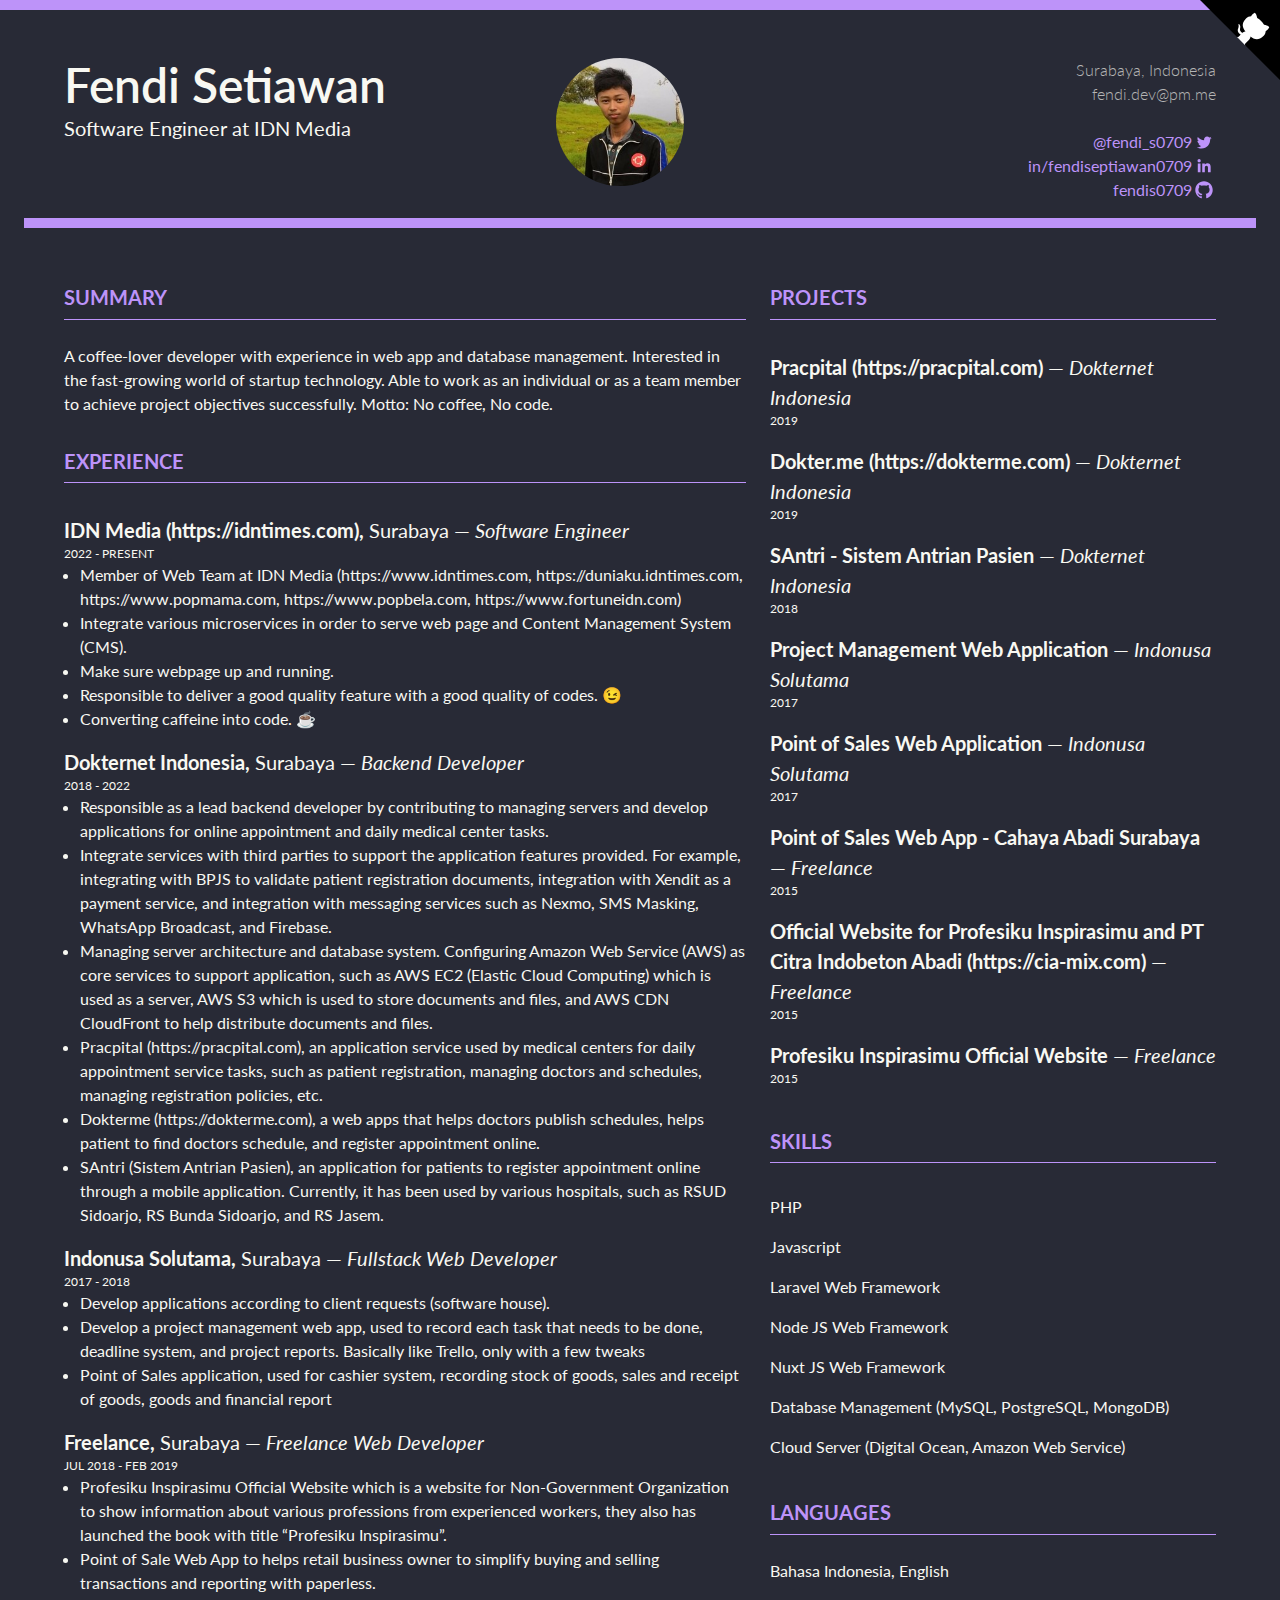
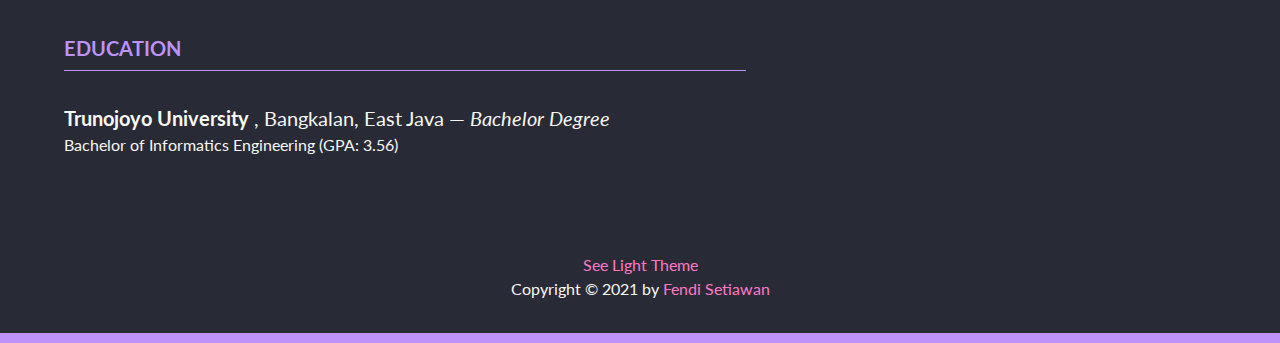
==== commit 030c816e: "Add IDN Media into Portfolio" ====
--- a/index.html
+++ b/index.html
@@ -112,7 +112,7 @@
               Fendi Setiawan
             </h1>
             <p class="subtitle">
-              Backend Developer at Dokternet
+              Software Engineer at IDN Media
             </p>
           </div>
           <div class="column is-2">
@@ -186,7 +186,7 @@
                 SUMMARY
               </div>
               <div class="wrapper">
-                Hello, my name is Fendi Setiawan. I'm a software developer focusing on Backend with more than three years experience.<br/>I have good knowledge about Web Framework, Database Management, and Linux Server. Currently developing DokterNet, a web & mobile app that helps patient to make appointment with doctor.
+                A coffee-lover developer with experience in web app and database management. Interested in the fast-growing world of startup technology. Able to work as an individual or as a team member to achieve project objectives successfully. Motto: No coffee, No code.
               </div>
             </div>
 
@@ -199,51 +199,116 @@
                 <div class="item">
                   <div class="is-size-5">
                     <b>
-                      Dokternet Indonesia,
+                      IDN Media (https://idntimes.com),
                     </b>
                     <span class="has-text-weight-semi-bold">
                       Surabaya — <i>
-                          Bakend Developer
+                          Software Engineer
                         </i>
                     </span>
                   </div>
                   <div class="is-size-7">
-                    JAN 2018 - PRESENT
-                  </div>
-                  
-                </div>
-                
-                <div class="item">
-                  <div class="is-size-5">
-                    <b>
-                      Indonusa Solutama,
+                    2022 - PRESENT
+                  </div>
+                  
+                    <ul style="list-style: disc; margin-left: 1em">
+                      
+                        <li>
+                          Member of Web Team at IDN Media (https://www.idntimes.com, https://duniaku.idntimes.com, https://www.popmama.com, https://www.popbela.com, https://www.fortuneidn.com)
+                        </li>
+                        
+                        <li>
+                          Integrate various microservices in order to serve web page and Content Management System (CMS).
+                        </li>
+                        
+                        <li>
+                          Make sure webpage up and running.
+                        </li>
+                        
+                        <li>
+                          Responsible to deliver a good quality feature with a good quality of codes. 😉
+                        </li>
+                        
+                        <li>
+                          Converting caffeine into code. ☕
+                        </li>
+                        
+                    </ul>
+                    
+                </div>
+                
+                <div class="item">
+                  <div class="is-size-5">
+                    <b>
+                      Dokternet Indonesia,
                     </b>
                     <span class="has-text-weight-semi-bold">
                       Surabaya — <i>
-                          Fullstack Developer
+                          Backend Developer
                         </i>
                     </span>
                   </div>
                   <div class="is-size-7">
-                    JAN 2017 - JAN 2018
+                    2018 - 2022
                   </div>
                   
                     <ul style="list-style: disc; margin-left: 1em">
                       
                         <li>
-                          Developing a point of sales web app with focusing on retail market
-                        </li>
-                        
-                        <li>
-                          Developing a web app for project monitoring, like Trello
-                        </li>
-                        
-                        <li>
-                          Developing a web app for Electronic Medical Record (EMR)
-                        </li>
-                        
-                        <li>
-                          Maintaining legacy projects and handle client requests
+                          Responsible as a lead backend developer by contributing to managing servers and develop applications for online appointment and daily medical center tasks.
+                        </li>
+                        
+                        <li>
+                          Integrate services with third parties to support the application features provided. For example, integrating with BPJS to validate patient registration documents, integration with Xendit as a payment service, and integration with messaging services such as Nexmo, SMS Masking, WhatsApp Broadcast, and Firebase.
+                        </li>
+                        
+                        <li>
+                          Managing server architecture and database system. Configuring Amazon Web Service (AWS) as core services to support application, such as AWS EC2 (Elastic Cloud Computing) which is used as a server, AWS S3 which is used to store documents and files, and AWS CDN CloudFront to help distribute documents and files.
+                        </li>
+                        
+                        <li>
+                          Pracpital (https://pracpital.com), an application service used by medical centers for daily appointment service tasks, such as patient registration, managing doctors and schedules, managing registration policies, etc.
+                        </li>
+                        
+                        <li>
+                          Dokterme (https://dokterme.com), a web apps that helps doctors publish schedules, helps patient to find doctors schedule, and register appointment online.
+                        </li>
+                        
+                        <li>
+                          SAntri (Sistem Antrian Pasien), an application for patients to register appointment online through a mobile application. Currently, it has been used by various hospitals, such as RSUD Sidoarjo, RS Bunda Sidoarjo, and RS Jasem.
+                        </li>
+                        
+                    </ul>
+                    
+                </div>
+                
+                <div class="item">
+                  <div class="is-size-5">
+                    <b>
+                      Indonusa Solutama,
+                    </b>
+                    <span class="has-text-weight-semi-bold">
+                      Surabaya — <i>
+                          Fullstack Web Developer
+                        </i>
+                    </span>
+                  </div>
+                  <div class="is-size-7">
+                    2017 - 2018
+                  </div>
+                  
+                    <ul style="list-style: disc; margin-left: 1em">
+                      
+                        <li>
+                          Develop applications according to client requests (software house).
+                        </li>
+                        
+                        <li>
+                          Develop a project management web app, used to record each task that needs to be done, deadline system, and project reports. Basically like Trello, only with a few tweaks
+                        </li>
+                        
+                        <li>
+                          Point of Sales application, used for cashier system, recording stock of goods, sales and receipt of goods, goods and financial report
                         </li>
                         
                     </ul>
@@ -268,40 +333,11 @@
                     <ul style="list-style: disc; margin-left: 1em">
                       
                         <li>
-                          Build official website for PT. Citra Indobeton Abadi, a company that provide concrete for buildings construction
-                        </li>
-                        
-                        <li>
-                          Build point of sale web application for CV. Cahaya Abadi Surabaya, a shop that sells raw materials for buildings
-                        </li>
-                        
-                        <li>
-                          Build official website for &#34;Profesiku Inspirasimu&#34;, a non-government organization who helps people to learn more about jobs in every field (e.g. doctor, athlete, pilot, etc)
-                        </li>
-                        
-                    </ul>
-                    
-                </div>
-                
-                <div class="item">
-                  <div class="is-size-5">
-                    <b>
-                      Internship - Garuda Maintentnca Facility (GMF) Aero Asia,
-                    </b>
-                    <span class="has-text-weight-semi-bold">
-                      Jakarta — <i>
-                          Internship
-                        </i>
-                    </span>
-                  </div>
-                  <div class="is-size-7">
-                    JAN 2017 - JUN 2018
-                  </div>
-                  
-                    <ul style="list-style: disc; margin-left: 1em">
-                      
-                        <li>
-                          Building web applications of information system of aircraft, maintenance aircraft, spare part, and managing job placement for Garuda Maintenance Facility (GMF) AeroAsia engineers
+                          Profesiku Inspirasimu Official Website which is a website for Non-Government Organization to show information about various professions from experienced workers, they also has launched the book with title “Profesiku Inspirasimu”.
+                        </li>
+                        
+                        <li>
+                          Point of Sale Web App to helps retail business owner to simplify buying and selling transactions and reporting with paperless.
                         </li>
                         
                     </ul>
@@ -329,10 +365,10 @@
                     </span>
                   </div>
                   <div class="is-size-7">
-                    2012 - 2016
+                    
                   </div>
                   <div>
-                    Bachelor of Informatics Engineering
+                    Bachelor of Informatics Engineering (GPA: 3.56)
                   </div>
                 </div>
                 
@@ -348,7 +384,7 @@
                 <div class="item">
                   <div class="is-size-5">
                     <b>
-                      SAntri - Sistem Antrian Pasien RSUD Sidoarjo
+                      Pracpital (https://pracpital.com)
                     </b>
                     —
                     <i>
@@ -356,7 +392,37 @@
                     </i>
                   </div>
                   <div class="is-size-7">
-                    MAY 2018 - OCT 2018
+                    2019
+                  </div>
+                </div>
+                
+                <div class="item">
+                  <div class="is-size-5">
+                    <b>
+                      Dokter.me (https://dokterme.com)
+                    </b>
+                    —
+                    <i>
+                      Dokternet Indonesia
+                    </i>
+                  </div>
+                  <div class="is-size-7">
+                    2019
+                  </div>
+                </div>
+                
+                <div class="item">
+                  <div class="is-size-5">
+                    <b>
+                      SAntri - Sistem Antrian Pasien
+                    </b>
+                    —
+                    <i>
+                      Dokternet Indonesia
+                    </i>
+                  </div>
+                  <div class="is-size-7">
+                    2018
                   </div>
                 </div>
                 
@@ -367,18 +433,48 @@
                     </b>
                     —
                     <i>
+                      Indonusa Solutama
+                    </i>
+                  </div>
+                  <div class="is-size-7">
+                    2017
+                  </div>
+                </div>
+                
+                <div class="item">
+                  <div class="is-size-5">
+                    <b>
+                      Point of Sales Web Application
+                    </b>
+                    —
+                    <i>
+                      Indonusa Solutama
+                    </i>
+                  </div>
+                  <div class="is-size-7">
+                    2017
+                  </div>
+                </div>
+                
+                <div class="item">
+                  <div class="is-size-5">
+                    <b>
+                      Point of Sales Web App - Cahaya Abadi Surabaya
+                    </b>
+                    —
+                    <i>
                       Freelance
                     </i>
                   </div>
                   <div class="is-size-7">
-                    AUG 2017 - DEC 2017
-                  </div>
-                </div>
-                
-                <div class="item">
-                  <div class="is-size-5">
-                    <b>
-                      Electronic Medical Record (EMR) Web App
+                    2015
+                  </div>
+                </div>
+                
+                <div class="item">
+                  <div class="is-size-5">
+                    <b>
+                      Official Website for Profesiku Inspirasimu and PT Citra Indobeton Abadi (https://cia-mix.com)
                     </b>
                     —
                     <i>
@@ -386,14 +482,14 @@
                     </i>
                   </div>
                   <div class="is-size-7">
-                    JAN 2017 - JUL 2017
-                  </div>
-                </div>
-                
-                <div class="item">
-                  <div class="is-size-5">
-                    <b>
-                      Point of Sales Web App - Cahaya Abadi Surabaya
+                    2015
+                  </div>
+                </div>
+                
+                <div class="item">
+                  <div class="is-size-5">
+                    <b>
+                      Profesiku Inspirasimu Official Website
                     </b>
                     —
                     <i>
@@ -401,37 +497,7 @@
                     </i>
                   </div>
                   <div class="is-size-7">
-                    OCT 2015 - DEC 2015
-                  </div>
-                </div>
-                
-                <div class="item">
-                  <div class="is-size-5">
-                    <b>
-                      Official Website for Profesiku Inspirasimu and PT Citra Indobeton Abadi
-                    </b>
-                    —
-                    <i>
-                      Freelance
-                    </i>
-                  </div>
-                  <div class="is-size-7">
-                    APR 2015 - JUN 2015
-                  </div>
-                </div>
-                
-                <div class="item">
-                  <div class="is-size-5">
-                    <b>
-                      Web Application - Station Monitoring System and Health Monitoring System for MRO ATR GMF AeroAsia
-                    </b>
-                    —
-                    <i>
-                      GMF AeroAsia (Internship)
-                    </i>
-                  </div>
-                  <div class="is-size-7">
-                    JAN 2015 - FEB 2015
+                    2015
                   </div>
                 </div>
                 
@@ -463,7 +529,7 @@
                   
                   <div class="item">
                     <div>
-                      Code Igniter Web Framework
+                      Node JS Web Framework
                     </div>
                   </div>
                   
--- a/css/dark-style.css
+++ b/css/dark-style.css
@@ -0,0 +1,7957 @@
+:root {
+  --theme-color: #bd93f9;
+  --thin-color: #b5b5b5; }
+
+/*! bulma.io v0.9.4 | MIT License | github.com/jgthms/bulma */
+/* Bulma Utilities */
+.button, .input, .textarea, .select select, .file-cta,
+.file-name, .pagination-previous,
+.pagination-next,
+.pagination-link,
+.pagination-ellipsis {
+  -moz-appearance: none;
+  -webkit-appearance: none;
+  align-items: center;
+  border: 1px solid transparent;
+  border-radius: 4px;
+  box-shadow: none;
+  display: inline-flex;
+  font-size: 1rem;
+  height: 2.5em;
+  justify-content: flex-start;
+  line-height: 1.5;
+  padding-bottom: calc(0.5em - 1px);
+  padding-left: calc(0.75em - 1px);
+  padding-right: calc(0.75em - 1px);
+  padding-top: calc(0.5em - 1px);
+  position: relative;
+  vertical-align: top; }
+  .button:focus, .input:focus, .textarea:focus, .select select:focus, .file-cta:focus,
+  .file-name:focus, .pagination-previous:focus,
+  .pagination-next:focus,
+  .pagination-link:focus,
+  .pagination-ellipsis:focus, .is-focused.button, .is-focused.input, .is-focused.textarea, .select select.is-focused, .is-focused.file-cta,
+  .is-focused.file-name, .is-focused.pagination-previous,
+  .is-focused.pagination-next,
+  .is-focused.pagination-link,
+  .is-focused.pagination-ellipsis, .button:active, .input:active, .textarea:active, .select select:active, .file-cta:active,
+  .file-name:active, .pagination-previous:active,
+  .pagination-next:active,
+  .pagination-link:active,
+  .pagination-ellipsis:active, .is-active.button, .is-active.input, .is-active.textarea, .select select.is-active, .is-active.file-cta,
+  .is-active.file-name, .is-active.pagination-previous,
+  .is-active.pagination-next,
+  .is-active.pagination-link,
+  .is-active.pagination-ellipsis {
+    outline: none; }
+  .button[disabled], .input[disabled], .textarea[disabled], .select select[disabled], .file-cta[disabled],
+  .file-name[disabled], .pagination-previous[disabled],
+  .pagination-next[disabled],
+  .pagination-link[disabled],
+  .pagination-ellipsis[disabled],
+  fieldset[disabled] .button,
+  fieldset[disabled] .input,
+  fieldset[disabled] .textarea,
+  fieldset[disabled] .select select,
+  .select fieldset[disabled] select,
+  fieldset[disabled] .file-cta,
+  fieldset[disabled] .file-name,
+  fieldset[disabled] .pagination-previous,
+  fieldset[disabled] .pagination-next,
+  fieldset[disabled] .pagination-link,
+  fieldset[disabled] .pagination-ellipsis {
+    cursor: not-allowed; }
+
+.button, .file, .breadcrumb, .pagination-previous,
+.pagination-next,
+.pagination-link,
+.pagination-ellipsis, .tabs, .is-unselectable {
+  -webkit-touch-callout: none;
+  -webkit-user-select: none;
+  -moz-user-select: none;
+  -ms-user-select: none;
+  user-select: none; }
+
+.select:not(.is-multiple):not(.is-loading)::after, .navbar-link:not(.is-arrowless)::after {
+  border: 3px solid transparent;
+  border-radius: 2px;
+  border-right: 0;
+  border-top: 0;
+  content: " ";
+  display: block;
+  height: 0.625em;
+  margin-top: -0.4375em;
+  pointer-events: none;
+  position: absolute;
+  top: 50%;
+  transform: rotate(-45deg);
+  transform-origin: center;
+  width: 0.625em; }
+
+.box:not(:last-child), .content:not(:last-child), .notification:not(:last-child), .progress:not(:last-child), .table:not(:last-child), .table-container:not(:last-child), .title:not(:last-child),
+.subtitle:not(:last-child), .block:not(:last-child), .breadcrumb:not(:last-child), .level:not(:last-child), .message:not(:last-child), .pagination:not(:last-child), .tabs:not(:last-child) {
+  margin-bottom: 1.5rem; }
+
+.delete, .modal-close {
+  -webkit-touch-callout: none;
+  -webkit-user-select: none;
+  -moz-user-select: none;
+  -ms-user-select: none;
+  user-select: none;
+  -moz-appearance: none;
+  -webkit-appearance: none;
+  background-color: rgba(10, 10, 10, 0.2);
+  border: none;
+  border-radius: 9999px;
+  cursor: pointer;
+  pointer-events: auto;
+  display: inline-block;
+  flex-grow: 0;
+  flex-shrink: 0;
+  font-size: 0;
+  height: 20px;
+  max-height: 20px;
+  max-width: 20px;
+  min-height: 20px;
+  min-width: 20px;
+  outline: none;
+  position: relative;
+  vertical-align: top;
+  width: 20px; }
+  .delete::before, .modal-close::before, .delete::after, .modal-close::after {
+    background-color: white;
+    content: "";
+    display: block;
+    left: 50%;
+    position: absolute;
+    top: 50%;
+    transform: translateX(-50%) translateY(-50%) rotate(45deg);
+    transform-origin: center center; }
+  .delete::before, .modal-close::before {
+    height: 2px;
+    width: 50%; }
+  .delete::after, .modal-close::after {
+    height: 50%;
+    width: 2px; }
+  .delete:hover, .modal-close:hover, .delete:focus, .modal-close:focus {
+    background-color: rgba(10, 10, 10, 0.3); }
+  .delete:active, .modal-close:active {
+    background-color: rgba(10, 10, 10, 0.4); }
+  .is-small.delete, .is-small.modal-close {
+    height: 16px;
+    max-height: 16px;
+    max-width: 16px;
+    min-height: 16px;
+    min-width: 16px;
+    width: 16px; }
+  .is-medium.delete, .is-medium.modal-close {
+    height: 24px;
+    max-height: 24px;
+    max-width: 24px;
+    min-height: 24px;
+    min-width: 24px;
+    width: 24px; }
+  .is-large.delete, .is-large.modal-close {
+    height: 32px;
+    max-height: 32px;
+    max-width: 32px;
+    min-height: 32px;
+    min-width: 32px;
+    width: 32px; }
+
+.button.is-loading::after, .loader, .select.is-loading::after, .control.is-loading::after {
+  animation: spinAround 500ms infinite linear;
+  border: 2px solid #dbdbdb;
+  border-radius: 9999px;
+  border-right-color: transparent;
+  border-top-color: transparent;
+  content: "";
+  display: block;
+  height: 1em;
+  position: relative;
+  width: 1em; }
+
+.image.is-square img,
+.image.is-square .has-ratio, .image.is-1by1 img,
+.image.is-1by1 .has-ratio, .image.is-5by4 img,
+.image.is-5by4 .has-ratio, .image.is-4by3 img,
+.image.is-4by3 .has-ratio, .image.is-3by2 img,
+.image.is-3by2 .has-ratio, .image.is-5by3 img,
+.image.is-5by3 .has-ratio, .image.is-16by9 img,
+.image.is-16by9 .has-ratio, .image.is-2by1 img,
+.image.is-2by1 .has-ratio, .image.is-3by1 img,
+.image.is-3by1 .has-ratio, .image.is-4by5 img,
+.image.is-4by5 .has-ratio, .image.is-3by4 img,
+.image.is-3by4 .has-ratio, .image.is-2by3 img,
+.image.is-2by3 .has-ratio, .image.is-3by5 img,
+.image.is-3by5 .has-ratio, .image.is-9by16 img,
+.image.is-9by16 .has-ratio, .image.is-1by2 img,
+.image.is-1by2 .has-ratio, .image.is-1by3 img,
+.image.is-1by3 .has-ratio, .modal, .modal-background, .is-overlay, .hero-video {
+  bottom: 0;
+  left: 0;
+  position: absolute;
+  right: 0;
+  top: 0; }
+
+.navbar-burger {
+  -moz-appearance: none;
+  -webkit-appearance: none;
+  appearance: none;
+  background: none;
+  border: none;
+  color: currentColor;
+  font-family: inherit;
+  font-size: 1em;
+  margin: 0;
+  padding: 0; }
+
+/* Bulma Base */
+/*! minireset.css v0.0.6 | MIT License | github.com/jgthms/minireset.css */
+html,
+body,
+p,
+ol,
+ul,
+li,
+dl,
+dt,
+dd,
+blockquote,
+figure,
+fieldset,
+legend,
+textarea,
+pre,
+iframe,
+hr,
+h1,
+h2,
+h3,
+h4,
+h5,
+h6 {
+  margin: 0;
+  padding: 0; }
+
+h1,
+h2,
+h3,
+h4,
+h5,
+h6 {
+  font-size: 100%;
+  font-weight: normal; }
+
+ul {
+  list-style: none; }
+
+button,
+input,
+select,
+textarea {
+  margin: 0; }
+
+html {
+  box-sizing: border-box; }
+
+*, *::before, *::after {
+  box-sizing: inherit; }
+
+img,
+video {
+  height: auto;
+  max-width: 100%; }
+
+iframe {
+  border: 0; }
+
+table {
+  border-collapse: collapse;
+  border-spacing: 0; }
+
+td,
+th {
+  padding: 0; }
+  td:not([align]),
+  th:not([align]) {
+    text-align: inherit; }
+
+html {
+  background-color: #282a36;
+  font-size: 16px;
+  -moz-osx-font-smoothing: grayscale;
+  -webkit-font-smoothing: antialiased;
+  min-width: 300px;
+  overflow-x: hidden;
+  overflow-y: scroll;
+  text-rendering: optimizeLegibility;
+  text-size-adjust: 100%; }
+
+article,
+aside,
+figure,
+footer,
+header,
+hgroup,
+section {
+  display: block; }
+
+body,
+button,
+input,
+optgroup,
+select,
+textarea {
+  font-family: BlinkMacSystemFont, -apple-system, "Segoe UI", "Roboto", "Oxygen", "Ubuntu", "Cantarell", "Fira Sans", "Droid Sans", "Helvetica Neue", "Helvetica", "Arial", sans-serif; }
+
+code,
+pre {
+  -moz-osx-font-smoothing: auto;
+  -webkit-font-smoothing: auto;
+  font-family: monospace; }
+
+body {
+  color: #f8f8f2;
+  font-size: 1em;
+  font-weight: 400;
+  line-height: 1.5; }
+
+a {
+  color: #ff79c6;
+  cursor: pointer;
+  text-decoration: none; }
+  a strong {
+    color: currentColor; }
+  a:hover {
+    color: #ff93d1; }
+
+code {
+  background-color: #44475a;
+  color: #da1039;
+  font-size: 0.875em;
+  font-weight: normal;
+  padding: 0.25em 0.5em 0.25em; }
+
+hr {
+  background-color: #282a36;
+  border: none;
+  display: block;
+  height: 2px;
+  margin: 1.5rem 0; }
+
+img {
+  height: auto;
+  max-width: 100%; }
+
+input[type="checkbox"],
+input[type="radio"] {
+  vertical-align: baseline; }
+
+small {
+  font-size: 0.875em; }
+
+span {
+  font-style: inherit;
+  font-weight: inherit; }
+
+strong {
+  color: #efefe1;
+  font-weight: 700; }
+
+fieldset {
+  border: none; }
+
+pre {
+  -webkit-overflow-scrolling: touch;
+  background-color: #282a36;
+  color: #f8f8f2;
+  font-size: 0.875em;
+  overflow-x: auto;
+  padding: 1.25rem 1.5rem;
+  white-space: pre;
+  word-wrap: normal; }
+  pre code {
+    background-color: transparent;
+    color: currentColor;
+    font-size: 1em;
+    padding: 0; }
+
+table td,
+table th {
+  vertical-align: top; }
+  table td:not([align]),
+  table th:not([align]) {
+    text-align: inherit; }
+
+table th {
+  color: #efefe1; }
+
+@keyframes spinAround {
+  from {
+    transform: rotate(0deg); }
+  to {
+    transform: rotate(359deg); } }
+
+/* Bulma Elements */
+.box {
+  background-color: #0a0a0a;
+  border-radius: 6px;
+  box-shadow: 0 0.5em 1em -0.125em rgba(10, 10, 10, 0.1), 0 0px 0 1px rgba(10, 10, 10, 0.02);
+  color: #f8f8f2;
+  display: block;
+  padding: 1.25rem; }
+
+a.box:hover, a.box:focus {
+  box-shadow: 0 0.5em 1em -0.125em rgba(10, 10, 10, 0.1), 0 0 0 1px #ff79c6; }
+
+a.box:active {
+  box-shadow: inset 0 1px 2px rgba(10, 10, 10, 0.2), 0 0 0 1px #ff79c6; }
+
+.button {
+  background-color: white;
+  border-color: #dbdbdb;
+  border-width: 1px;
+  color: #282a36;
+  cursor: pointer;
+  justify-content: center;
+  padding-bottom: calc(0.5em - 1px);
+  padding-left: 1em;
+  padding-right: 1em;
+  padding-top: calc(0.5em - 1px);
+  text-align: center;
+  white-space: nowrap; }
+  .button strong {
+    color: inherit; }
+  .button .icon, .button .icon.is-small, .button .icon.is-medium, .button .icon.is-large {
+    height: 1.5em;
+    width: 1.5em; }
+  .button .icon:first-child:not(:last-child) {
+    margin-left: calc(-0.5em - 1px);
+    margin-right: 0.25em; }
+  .button .icon:last-child:not(:first-child) {
+    margin-left: 0.25em;
+    margin-right: calc(-0.5em - 1px); }
+  .button .icon:first-child:last-child {
+    margin-left: calc(-0.5em - 1px);
+    margin-right: calc(-0.5em - 1px); }
+  .button:hover, .button.is-hovered {
+    border-color: #ff93d1;
+    color: #ff93d1; }
+  .button:focus, .button.is-focused {
+    border-color: #ff60bb;
+    color: #ff60bb; }
+    .button:focus:not(:active), .button.is-focused:not(:active) {
+      box-shadow: 0 0 0 0.125em rgba(255, 121, 198, 0.25); }
+  .button:active, .button.is-active {
+    border-color: #ff93d1;
+    color: #ff93d1; }
+  .button.is-text {
+    background-color: transparent;
+    border-color: transparent;
+    color: #f8f8f2;
+    text-decoration: underline; }
+    .button.is-text:hover, .button.is-text.is-hovered, .button.is-text:focus, .button.is-text.is-focused {
+      background-color: #282a36;
+      color: #efefe1; }
+    .button.is-text:active, .button.is-text.is-active {
+      background-color: #1d1f27;
+      color: #efefe1; }
+    .button.is-text[disabled],
+    fieldset[disabled] .button.is-text {
+      background-color: transparent;
+      border-color: transparent;
+      box-shadow: none; }
+  .button.is-ghost {
+    background: none;
+    border-color: transparent;
+    color: #ff79c6;
+    text-decoration: none; }
+    .button.is-ghost:hover, .button.is-ghost.is-hovered {
+      color: #ff79c6;
+      text-decoration: underline; }
+  .button.is-white {
+    background-color: white;
+    border-color: transparent;
+    color: #0a0a0a; }
+    .button.is-white:hover, .button.is-white.is-hovered {
+      background-color: #f9f9f9;
+      border-color: transparent;
+      color: #0a0a0a; }
+    .button.is-white:focus, .button.is-white.is-focused {
+      border-color: transparent;
+      color: #0a0a0a; }
+      .button.is-white:focus:not(:active), .button.is-white.is-focused:not(:active) {
+        box-shadow: 0 0 0 0.125em rgba(255, 255, 255, 0.25); }
+    .button.is-white:active, .button.is-white.is-active {
+      background-color: #f2f2f2;
+      border-color: transparent;
+      color: #0a0a0a; }
+    .button.is-white[disabled],
+    fieldset[disabled] .button.is-white {
+      background-color: white;
+      border-color: white;
+      box-shadow: none; }
+    .button.is-white.is-inverted {
+      background-color: #0a0a0a;
+      color: white; }
+      .button.is-white.is-inverted:hover, .button.is-white.is-inverted.is-hovered {
+        background-color: black; }
+      .button.is-white.is-inverted[disabled],
+      fieldset[disabled] .button.is-white.is-inverted {
+        background-color: #0a0a0a;
+        border-color: transparent;
+        box-shadow: none;
+        color: white; }
+    .button.is-white.is-loading::after {
+      border-color: transparent transparent #0a0a0a #0a0a0a !important; }
+    .button.is-white.is-outlined {
+      background-color: transparent;
+      border-color: white;
+      color: white; }
+      .button.is-white.is-outlined:hover, .button.is-white.is-outlined.is-hovered, .button.is-white.is-outlined:focus, .button.is-white.is-outlined.is-focused {
+        background-color: white;
+        border-color: white;
+        color: #0a0a0a; }
+      .button.is-white.is-outlined.is-loading::after {
+        border-color: transparent transparent white white !important; }
+      .button.is-white.is-outlined.is-loading:hover::after, .button.is-white.is-outlined.is-loading.is-hovered::after, .button.is-white.is-outlined.is-loading:focus::after, .button.is-white.is-outlined.is-loading.is-focused::after {
+        border-color: transparent transparent #0a0a0a #0a0a0a !important; }
+      .button.is-white.is-outlined[disabled],
+      fieldset[disabled] .button.is-white.is-outlined {
+        background-color: transparent;
+        border-color: white;
+        box-shadow: none;
+        color: white; }
+    .button.is-white.is-inverted.is-outlined {
+      background-color: transparent;
+      border-color: #0a0a0a;
+      color: #0a0a0a; }
+      .button.is-white.is-inverted.is-outlined:hover, .button.is-white.is-inverted.is-outlined.is-hovered, .button.is-white.is-inverted.is-outlined:focus, .button.is-white.is-inverted.is-outlined.is-focused {
+        background-color: #0a0a0a;
+        color: white; }
+      .button.is-white.is-inverted.is-outlined.is-loading:hover::after, .button.is-white.is-inverted.is-outlined.is-loading.is-hovered::after, .button.is-white.is-inverted.is-outlined.is-loading:focus::after, .button.is-white.is-inverted.is-outlined.is-loading.is-focused::after {
+        border-color: transparent transparent white white !important; }
+      .button.is-white.is-inverted.is-outlined[disabled],
+      fieldset[disabled] .button.is-white.is-inverted.is-outlined {
+        background-color: transparent;
+        border-color: #0a0a0a;
+        box-shadow: none;
+        color: #0a0a0a; }
+  .button.is-black {
+    background-color: #0a0a0a;
+    border-color: transparent;
+    color: white; }
+    .button.is-black:hover, .button.is-black.is-hovered {
+      background-color: #040404;
+      border-color: transparent;
+      color: white; }
+    .button.is-black:focus, .button.is-black.is-focused {
+      border-color: transparent;
+      color: white; }
+      .button.is-black:focus:not(:active), .button.is-black.is-focused:not(:active) {
+        box-shadow: 0 0 0 0.125em rgba(10, 10, 10, 0.25); }
+    .button.is-black:active, .button.is-black.is-active {
+      background-color: black;
+      border-color: transparent;
+      color: white; }
+    .button.is-black[disabled],
+    fieldset[disabled] .button.is-black {
+      background-color: #0a0a0a;
+      border-color: #0a0a0a;
+      box-shadow: none; }
+    .button.is-black.is-inverted {
+      background-color: white;
+      color: #0a0a0a; }
+      .button.is-black.is-inverted:hover, .button.is-black.is-inverted.is-hovered {
+        background-color: #f2f2f2; }
+      .button.is-black.is-inverted[disabled],
+      fieldset[disabled] .button.is-black.is-inverted {
+        background-color: white;
+        border-color: transparent;
+        box-shadow: none;
+        color: #0a0a0a; }
+    .button.is-black.is-loading::after {
+      border-color: transparent transparent white white !important; }
+    .button.is-black.is-outlined {
+      background-color: transparent;
+      border-color: #0a0a0a;
+      color: #0a0a0a; }
+      .button.is-black.is-outlined:hover, .button.is-black.is-outlined.is-hovered, .button.is-black.is-outlined:focus, .button.is-black.is-outlined.is-focused {
+        background-color: #0a0a0a;
+        border-color: #0a0a0a;
+        color: white; }
+      .button.is-black.is-outlined.is-loading::after {
+        border-color: transparent transparent #0a0a0a #0a0a0a !important; }
+      .button.is-black.is-outlined.is-loading:hover::after, .button.is-black.is-outlined.is-loading.is-hovered::after, .button.is-black.is-outlined.is-loading:focus::after, .button.is-black.is-outlined.is-loading.is-focused::after {
+        border-color: transparent transparent white white !important; }
+      .button.is-black.is-outlined[disabled],
+      fieldset[disabled] .button.is-black.is-outlined {
+        background-color: transparent;
+        border-color: #0a0a0a;
+        box-shadow: none;
+        color: #0a0a0a; }
+    .button.is-black.is-inverted.is-outlined {
+      background-color: transparent;
+      border-color: white;
+      color: white; }
+      .button.is-black.is-inverted.is-outlined:hover, .button.is-black.is-inverted.is-outlined.is-hovered, .button.is-black.is-inverted.is-outlined:focus, .button.is-black.is-inverted.is-outlined.is-focused {
+        background-color: white;
+        color: #0a0a0a; }
+      .button.is-black.is-inverted.is-outlined.is-loading:hover::after, .button.is-black.is-inverted.is-outlined.is-loading.is-hovered::after, .button.is-black.is-inverted.is-outlined.is-loading:focus::after, .button.is-black.is-inverted.is-outlined.is-loading.is-focused::after {
+        border-color: transparent transparent #0a0a0a #0a0a0a !important; }
+      .button.is-black.is-inverted.is-outlined[disabled],
+      fieldset[disabled] .button.is-black.is-inverted.is-outlined {
+        background-color: transparent;
+        border-color: white;
+        box-shadow: none;
+        color: white; }
+  .button.is-light {
+    background-color: whitesmoke;
+    border-color: transparent;
+    color: rgba(0, 0, 0, 0.7); }
+    .button.is-light:hover, .button.is-light.is-hovered {
+      background-color: #eeeeee;
+      border-color: transparent;
+      color: rgba(0, 0, 0, 0.7); }
+    .button.is-light:focus, .button.is-light.is-focused {
+      border-color: transparent;
+      color: rgba(0, 0, 0, 0.7); }
+      .button.is-light:focus:not(:active), .button.is-light.is-focused:not(:active) {
+        box-shadow: 0 0 0 0.125em rgba(245, 245, 245, 0.25); }
+    .button.is-light:active, .button.is-light.is-active {
+      background-color: #e8e8e8;
+      border-color: transparent;
+      color: rgba(0, 0, 0, 0.7); }
+    .button.is-light[disabled],
+    fieldset[disabled] .button.is-light {
+      background-color: whitesmoke;
+      border-color: whitesmoke;
+      box-shadow: none; }
+    .button.is-light.is-inverted {
+      background-color: rgba(0, 0, 0, 0.7);
+      color: whitesmoke; }
+      .button.is-light.is-inverted:hover, .button.is-light.is-inverted.is-hovered {
+        background-color: rgba(0, 0, 0, 0.7); }
+      .button.is-light.is-inverted[disabled],
+      fieldset[disabled] .button.is-light.is-inverted {
+        background-color: rgba(0, 0, 0, 0.7);
+        border-color: transparent;
+        box-shadow: none;
+        color: whitesmoke; }
+    .button.is-light.is-loading::after {
+      border-color: transparent transparent rgba(0, 0, 0, 0.7) rgba(0, 0, 0, 0.7) !important; }
+    .button.is-light.is-outlined {
+      background-color: transparent;
+      border-color: whitesmoke;
+      color: whitesmoke; }
+      .button.is-light.is-outlined:hover, .button.is-light.is-outlined.is-hovered, .button.is-light.is-outlined:focus, .button.is-light.is-outlined.is-focused {
+        background-color: whitesmoke;
+        border-color: whitesmoke;
+        color: rgba(0, 0, 0, 0.7); }
+      .button.is-light.is-outlined.is-loading::after {
+        border-color: transparent transparent whitesmoke whitesmoke !important; }
+      .button.is-light.is-outlined.is-loading:hover::after, .button.is-light.is-outlined.is-loading.is-hovered::after, .button.is-light.is-outlined.is-loading:focus::after, .button.is-light.is-outlined.is-loading.is-focused::after {
+        border-color: transparent transparent rgba(0, 0, 0, 0.7) rgba(0, 0, 0, 0.7) !important; }
+      .button.is-light.is-outlined[disabled],
+      fieldset[disabled] .button.is-light.is-outlined {
+        background-color: transparent;
+        border-color: whitesmoke;
+        box-shadow: none;
+        color: whitesmoke; }
+    .button.is-light.is-inverted.is-outlined {
+      background-color: transparent;
+      border-color: rgba(0, 0, 0, 0.7);
+      color: rgba(0, 0, 0, 0.7); }
+      .button.is-light.is-inverted.is-outlined:hover, .button.is-light.is-inverted.is-outlined.is-hovered, .button.is-light.is-inverted.is-outlined:focus, .button.is-light.is-inverted.is-outlined.is-focused {
+        background-color: rgba(0, 0, 0, 0.7);
+        color: whitesmoke; }
+      .button.is-light.is-inverted.is-outlined.is-loading:hover::after, .button.is-light.is-inverted.is-outlined.is-loading.is-hovered::after, .button.is-light.is-inverted.is-outlined.is-loading:focus::after, .button.is-light.is-inverted.is-outlined.is-loading.is-focused::after {
+        border-color: transparent transparent whitesmoke whitesmoke !important; }
+      .button.is-light.is-inverted.is-outlined[disabled],
+      fieldset[disabled] .button.is-light.is-inverted.is-outlined {
+        background-color: transparent;
+        border-color: rgba(0, 0, 0, 0.7);
+        box-shadow: none;
+        color: rgba(0, 0, 0, 0.7); }
+  .button.is-dark {
+    background-color: #44475a;
+    border-color: transparent;
+    color: #fff; }
+    .button.is-dark:hover, .button.is-dark.is-hovered {
+      background-color: #3f4153;
+      border-color: transparent;
+      color: #fff; }
+    .button.is-dark:focus, .button.is-dark.is-focused {
+      border-color: transparent;
+      color: #fff; }
+      .button.is-dark:focus:not(:active), .button.is-dark.is-focused:not(:active) {
+        box-shadow: 0 0 0 0.125em rgba(68, 71, 90, 0.25); }
+    .button.is-dark:active, .button.is-dark.is-active {
+      background-color: #393c4b;
+      border-color: transparent;
+      color: #fff; }
+    .button.is-dark[disabled],
+    fieldset[disabled] .button.is-dark {
+      background-color: #44475a;
+      border-color: #44475a;
+      box-shadow: none; }
+    .button.is-dark.is-inverted {
+      background-color: #fff;
+      color: #44475a; }
+      .button.is-dark.is-inverted:hover, .button.is-dark.is-inverted.is-hovered {
+        background-color: #f2f2f2; }
+      .button.is-dark.is-inverted[disabled],
+      fieldset[disabled] .button.is-dark.is-inverted {
+        background-color: #fff;
+        border-color: transparent;
+        box-shadow: none;
+        color: #44475a; }
+    .button.is-dark.is-loading::after {
+      border-color: transparent transparent #fff #fff !important; }
+    .button.is-dark.is-outlined {
+      background-color: transparent;
+      border-color: #44475a;
+      color: #44475a; }
+      .button.is-dark.is-outlined:hover, .button.is-dark.is-outlined.is-hovered, .button.is-dark.is-outlined:focus, .button.is-dark.is-outlined.is-focused {
+        background-color: #44475a;
+        border-color: #44475a;
+        color: #fff; }
+      .button.is-dark.is-outlined.is-loading::after {
+        border-color: transparent transparent #44475a #44475a !important; }
+      .button.is-dark.is-outlined.is-loading:hover::after, .button.is-dark.is-outlined.is-loading.is-hovered::after, .button.is-dark.is-outlined.is-loading:focus::after, .button.is-dark.is-outlined.is-loading.is-focused::after {
+        border-color: transparent transparent #fff #fff !important; }
+      .button.is-dark.is-outlined[disabled],
+      fieldset[disabled] .button.is-dark.is-outlined {
+        background-color: transparent;
+        border-color: #44475a;
+        box-shadow: none;
+        color: #44475a; }
+    .button.is-dark.is-inverted.is-outlined {
+      background-color: transparent;
+      border-color: #fff;
+      color: #fff; }
+      .button.is-dark.is-inverted.is-outlined:hover, .button.is-dark.is-inverted.is-outlined.is-hovered, .button.is-dark.is-inverted.is-outlined:focus, .button.is-dark.is-inverted.is-outlined.is-focused {
+        background-color: #fff;
+        color: #44475a; }
+      .button.is-dark.is-inverted.is-outlined.is-loading:hover::after, .button.is-dark.is-inverted.is-outlined.is-loading.is-hovered::after, .button.is-dark.is-inverted.is-outlined.is-loading:focus::after, .button.is-dark.is-inverted.is-outlined.is-loading.is-focused::after {
+        border-color: transparent transparent #44475a #44475a !important; }
+      .button.is-dark.is-inverted.is-outlined[disabled],
+      fieldset[disabled] .button.is-dark.is-inverted.is-outlined {
+        background-color: transparent;
+        border-color: #fff;
+        box-shadow: none;
+        color: #fff; }
+  .button.is-primary {
+    background-color: #bd93f9;
+    border-color: transparent;
+    color: #fff; }
+    .button.is-primary:hover, .button.is-primary.is-hovered {
+      background-color: #b687f8;
+      border-color: transparent;
+      color: #fff; }
+    .button.is-primary:focus, .button.is-primary.is-focused {
+      border-color: transparent;
+      color: #fff; }
+      .button.is-primary:focus:not(:active), .button.is-primary.is-focused:not(:active) {
+        box-shadow: 0 0 0 0.125em rgba(189, 147, 249, 0.25); }
+    .button.is-primary:active, .button.is-primary.is-active {
+      background-color: #ae7bf8;
+      border-color: transparent;
+      color: #fff; }
+    .button.is-primary[disabled],
+    fieldset[disabled] .button.is-primary {
+      background-color: #bd93f9;
+      border-color: #bd93f9;
+      box-shadow: none; }
+    .button.is-primary.is-inverted {
+      background-color: #fff;
+      color: #bd93f9; }
+      .button.is-primary.is-inverted:hover, .button.is-primary.is-inverted.is-hovered {
+        background-color: #f2f2f2; }
+      .button.is-primary.is-inverted[disabled],
+      fieldset[disabled] .button.is-primary.is-inverted {
+        background-color: #fff;
+        border-color: transparent;
+        box-shadow: none;
+        color: #bd93f9; }
+    .button.is-primary.is-loading::after {
+      border-color: transparent transparent #fff #fff !important; }
+    .button.is-primary.is-outlined {
+      background-color: transparent;
+      border-color: #bd93f9;
+      color: #bd93f9; }
+      .button.is-primary.is-outlined:hover, .button.is-primary.is-outlined.is-hovered, .button.is-primary.is-outlined:focus, .button.is-primary.is-outlined.is-focused {
+        background-color: #bd93f9;
+        border-color: #bd93f9;
+        color: #fff; }
+      .button.is-primary.is-outlined.is-loading::after {
+        border-color: transparent transparent #bd93f9 #bd93f9 !important; }
+      .button.is-primary.is-outlined.is-loading:hover::after, .button.is-primary.is-outlined.is-loading.is-hovered::after, .button.is-primary.is-outlined.is-loading:focus::after, .button.is-primary.is-outlined.is-loading.is-focused::after {
+        border-color: transparent transparent #fff #fff !important; }
+      .button.is-primary.is-outlined[disabled],
+      fieldset[disabled] .button.is-primary.is-outlined {
+        background-color: transparent;
+        border-color: #bd93f9;
+        box-shadow: none;
+        color: #bd93f9; }
+    .button.is-primary.is-inverted.is-outlined {
+      background-color: transparent;
+      border-color: #fff;
+      color: #fff; }
+      .button.is-primary.is-inverted.is-outlined:hover, .button.is-primary.is-inverted.is-outlined.is-hovered, .button.is-primary.is-inverted.is-outlined:focus, .button.is-primary.is-inverted.is-outlined.is-focused {
+        background-color: #fff;
+        color: #bd93f9; }
+      .button.is-primary.is-inverted.is-outlined.is-loading:hover::after, .button.is-primary.is-inverted.is-outlined.is-loading.is-hovered::after, .button.is-primary.is-inverted.is-outlined.is-loading:focus::after, .button.is-primary.is-inverted.is-outlined.is-loading.is-focused::after {
+        border-color: transparent transparent #bd93f9 #bd93f9 !important; }
+      .button.is-primary.is-inverted.is-outlined[disabled],
+      fieldset[disabled] .button.is-primary.is-inverted.is-outlined {
+        background-color: transparent;
+        border-color: #fff;
+        box-shadow: none;
+        color: #fff; }
+    .button.is-primary.is-light {
+      background-color: #f3ecfe;
+      color: #47099f; }
+      .button.is-primary.is-light:hover, .button.is-primary.is-light.is-hovered {
+        background-color: #ece0fd;
+        border-color: transparent;
+        color: #47099f; }
+      .button.is-primary.is-light:active, .button.is-primary.is-light.is-active {
+        background-color: #e4d4fd;
+        border-color: transparent;
+        color: #47099f; }
+  .button.is-link {
+    background-color: #ff79c6;
+    border-color: transparent;
+    color: #fff; }
+    .button.is-link:hover, .button.is-link.is-hovered {
+      background-color: #ff6cc1;
+      border-color: transparent;
+      color: #fff; }
+    .button.is-link:focus, .button.is-link.is-focused {
+      border-color: transparent;
+      color: #fff; }
+      .button.is-link:focus:not(:active), .button.is-link.is-focused:not(:active) {
+        box-shadow: 0 0 0 0.125em rgba(255, 121, 198, 0.25); }
+    .button.is-link:active, .button.is-link.is-active {
+      background-color: #ff60bb;
+      border-color: transparent;
+      color: #fff; }
+    .button.is-link[disabled],
+    fieldset[disabled] .button.is-link {
+      background-color: #ff79c6;
+      border-color: #ff79c6;
+      box-shadow: none; }
+    .button.is-link.is-inverted {
+      background-color: #fff;
+      color: #ff79c6; }
+      .button.is-link.is-inverted:hover, .button.is-link.is-inverted.is-hovered {
+        background-color: #f2f2f2; }
+      .button.is-link.is-inverted[disabled],
+      fieldset[disabled] .button.is-link.is-inverted {
+        background-color: #fff;
+        border-color: transparent;
+        box-shadow: none;
+        color: #ff79c6; }
+    .button.is-link.is-loading::after {
+      border-color: transparent transparent #fff #fff !important; }
+    .button.is-link.is-outlined {
+      background-color: transparent;
+      border-color: #ff79c6;
+      color: #ff79c6; }
+      .button.is-link.is-outlined:hover, .button.is-link.is-outlined.is-hovered, .button.is-link.is-outlined:focus, .button.is-link.is-outlined.is-focused {
+        background-color: #ff79c6;
+        border-color: #ff79c6;
+        color: #fff; }
+      .button.is-link.is-outlined.is-loading::after {
+        border-color: transparent transparent #ff79c6 #ff79c6 !important; }
+      .button.is-link.is-outlined.is-loading:hover::after, .button.is-link.is-outlined.is-loading.is-hovered::after, .button.is-link.is-outlined.is-loading:focus::after, .button.is-link.is-outlined.is-loading.is-focused::after {
+        border-color: transparent transparent #fff #fff !important; }
+      .button.is-link.is-outlined[disabled],
+      fieldset[disabled] .button.is-link.is-outlined {
+        background-color: transparent;
+        border-color: #ff79c6;
+        box-shadow: none;
+        color: #ff79c6; }
+    .button.is-link.is-inverted.is-outlined {
+      background-color: transparent;
+      border-color: #fff;
+      color: #fff; }
+      .button.is-link.is-inverted.is-outlined:hover, .button.is-link.is-inverted.is-outlined.is-hovered, .button.is-link.is-inverted.is-outlined:focus, .button.is-link.is-inverted.is-outlined.is-focused {
+        background-color: #fff;
+        color: #ff79c6; }
+      .button.is-link.is-inverted.is-outlined.is-loading:hover::after, .button.is-link.is-inverted.is-outlined.is-loading.is-hovered::after, .button.is-link.is-inverted.is-outlined.is-loading:focus::after, .button.is-link.is-inverted.is-outlined.is-loading.is-focused::after {
+        border-color: transparent transparent #ff79c6 #ff79c6 !important; }
+      .button.is-link.is-inverted.is-outlined[disabled],
+      fieldset[disabled] .button.is-link.is-inverted.is-outlined {
+        background-color: transparent;
+        border-color: #fff;
+        box-shadow: none;
+        color: #fff; }
+    .button.is-link.is-light {
+      background-color: #ffebf6;
+      color: #ad0064; }
+      .button.is-link.is-light:hover, .button.is-link.is-light.is-hovered {
+        background-color: #ffdef1;
+        border-color: transparent;
+        color: #ad0064; }
+      .button.is-link.is-light:active, .button.is-link.is-light.is-active {
+        background-color: #ffd1eb;
+        border-color: transparent;
+        color: #ad0064; }
+  .button.is-info {
+    background-color: #8be9fd;
+    border-color: transparent;
+    color: rgba(0, 0, 0, 0.7); }
+    .button.is-info:hover, .button.is-info.is-hovered {
+      background-color: #7ee7fd;
+      border-color: transparent;
+      color: rgba(0, 0, 0, 0.7); }
+    .button.is-info:focus, .button.is-info.is-focused {
+      border-color: transparent;
+      color: rgba(0, 0, 0, 0.7); }
+      .button.is-info:focus:not(:active), .button.is-info.is-focused:not(:active) {
+        box-shadow: 0 0 0 0.125em rgba(139, 233, 253, 0.25); }
+    .button.is-info:active, .button.is-info.is-active {
+      background-color: #72e4fd;
+      border-color: transparent;
+      color: rgba(0, 0, 0, 0.7); }
+    .button.is-info[disabled],
+    fieldset[disabled] .button.is-info {
+      background-color: #8be9fd;
+      border-color: #8be9fd;
+      box-shadow: none; }
+    .button.is-info.is-inverted {
+      background-color: rgba(0, 0, 0, 0.7);
+      color: #8be9fd; }
+      .button.is-info.is-inverted:hover, .button.is-info.is-inverted.is-hovered {
+        background-color: rgba(0, 0, 0, 0.7); }
+      .button.is-info.is-inverted[disabled],
+      fieldset[disabled] .button.is-info.is-inverted {
+        background-color: rgba(0, 0, 0, 0.7);
+        border-color: transparent;
+        box-shadow: none;
+        color: #8be9fd; }
+    .button.is-info.is-loading::after {
+      border-color: transparent transparent rgba(0, 0, 0, 0.7) rgba(0, 0, 0, 0.7) !important; }
+    .button.is-info.is-outlined {
+      background-color: transparent;
+      border-color: #8be9fd;
+      color: #8be9fd; }
+      .button.is-info.is-outlined:hover, .button.is-info.is-outlined.is-hovered, .button.is-info.is-outlined:focus, .button.is-info.is-outlined.is-focused {
+        background-color: #8be9fd;
+        border-color: #8be9fd;
+        color: rgba(0, 0, 0, 0.7); }
+      .button.is-info.is-outlined.is-loading::after {
+        border-color: transparent transparent #8be9fd #8be9fd !important; }
+      .button.is-info.is-outlined.is-loading:hover::after, .button.is-info.is-outlined.is-loading.is-hovered::after, .button.is-info.is-outlined.is-loading:focus::after, .button.is-info.is-outlined.is-loading.is-focused::after {
+        border-color: transparent transparent rgba(0, 0, 0, 0.7) rgba(0, 0, 0, 0.7) !important; }
+      .button.is-info.is-outlined[disabled],
+      fieldset[disabled] .button.is-info.is-outlined {
+        background-color: transparent;
+        border-color: #8be9fd;
+        box-shadow: none;
+        color: #8be9fd; }
+    .button.is-info.is-inverted.is-outlined {
+      background-color: transparent;
+      border-color: rgba(0, 0, 0, 0.7);
+      color: rgba(0, 0, 0, 0.7); }
+      .button.is-info.is-inverted.is-outlined:hover, .button.is-info.is-inverted.is-outlined.is-hovered, .button.is-info.is-inverted.is-outlined:focus, .button.is-info.is-inverted.is-outlined.is-focused {
+        background-color: rgba(0, 0, 0, 0.7);
+        color: #8be9fd; }
+      .button.is-info.is-inverted.is-outlined.is-loading:hover::after, .button.is-info.is-inverted.is-outlined.is-loading.is-hovered::after, .button.is-info.is-inverted.is-outlined.is-loading:focus::after, .button.is-info.is-inverted.is-outlined.is-loading.is-focused::after {
+        border-color: transparent transparent #8be9fd #8be9fd !important; }
+      .button.is-info.is-inverted.is-outlined[disabled],
+      fieldset[disabled] .button.is-info.is-inverted.is-outlined {
+        background-color: transparent;
+        border-color: rgba(0, 0, 0, 0.7);
+        box-shadow: none;
+        color: rgba(0, 0, 0, 0.7); }
+    .button.is-info.is-light {
+      background-color: #ebfbff;
+      color: #037891; }
+      .button.is-info.is-light:hover, .button.is-info.is-light.is-hovered {
+        background-color: #def9fe;
+        border-color: transparent;
+        color: #037891; }
+      .button.is-info.is-light:active, .button.is-info.is-light.is-active {
+        background-color: #d2f6fe;
+        border-color: transparent;
+        color: #037891; }
+  .button.is-success {
+    background-color: #50fa7b;
+    border-color: transparent;
+    color: #282a36; }
+    .button.is-success:hover, .button.is-success.is-hovered {
+      background-color: #44fa72;
+      border-color: transparent;
+      color: #282a36; }
+    .button.is-success:focus, .button.is-success.is-focused {
+      border-color: transparent;
+      color: #282a36; }
+      .button.is-success:focus:not(:active), .button.is-success.is-focused:not(:active) {
+        box-shadow: 0 0 0 0.125em rgba(80, 250, 123, 0.25); }
+    .button.is-success:active, .button.is-success.is-active {
+      background-color: #37f968;
+      border-color: transparent;
+      color: #282a36; }
+    .button.is-success[disabled],
+    fieldset[disabled] .button.is-success {
+      background-color: #50fa7b;
+      border-color: #50fa7b;
+      box-shadow: none; }
+    .button.is-success.is-inverted {
+      background-color: #282a36;
+      color: #50fa7b; }
+      .button.is-success.is-inverted:hover, .button.is-success.is-inverted.is-hovered {
+        background-color: #1d1f27; }
+      .button.is-success.is-inverted[disabled],
+      fieldset[disabled] .button.is-success.is-inverted {
+        background-color: #282a36;
+        border-color: transparent;
+        box-shadow: none;
+        color: #50fa7b; }
+    .button.is-success.is-loading::after {
+      border-color: transparent transparent #282a36 #282a36 !important; }
+    .button.is-success.is-outlined {
+      background-color: transparent;
+      border-color: #50fa7b;
+      color: #50fa7b; }
+      .button.is-success.is-outlined:hover, .button.is-success.is-outlined.is-hovered, .button.is-success.is-outlined:focus, .button.is-success.is-outlined.is-focused {
+        background-color: #50fa7b;
+        border-color: #50fa7b;
+        color: #282a36; }
+      .button.is-success.is-outlined.is-loading::after {
+        border-color: transparent transparent #50fa7b #50fa7b !important; }
+      .button.is-success.is-outlined.is-loading:hover::after, .button.is-success.is-outlined.is-loading.is-hovered::after, .button.is-success.is-outlined.is-loading:focus::after, .button.is-success.is-outlined.is-loading.is-focused::after {
+        border-color: transparent transparent #282a36 #282a36 !important; }
+      .button.is-success.is-outlined[disabled],
+      fieldset[disabled] .button.is-success.is-outlined {
+        background-color: transparent;
+        border-color: #50fa7b;
+        box-shadow: none;
+        color: #50fa7b; }
+    .button.is-success.is-inverted.is-outlined {
+      background-color: transparent;
+      border-color: #282a36;
+      color: #282a36; }
+      .button.is-success.is-inverted.is-outlined:hover, .button.is-success.is-inverted.is-outlined.is-hovered, .button.is-success.is-inverted.is-outlined:focus, .button.is-success.is-inverted.is-outlined.is-focused {
+        background-color: #282a36;
+        color: #50fa7b; }
+      .button.is-success.is-inverted.is-outlined.is-loading:hover::after, .button.is-success.is-inverted.is-outlined.is-loading.is-hovered::after, .button.is-success.is-inverted.is-outlined.is-loading:focus::after, .button.is-success.is-inverted.is-outlined.is-loading.is-focused::after {
+        border-color: transparent transparent #50fa7b #50fa7b !important; }
+      .button.is-success.is-inverted.is-outlined[disabled],
+      fieldset[disabled] .button.is-success.is-inverted.is-outlined {
+        background-color: transparent;
+        border-color: #282a36;
+        box-shadow: none;
+        color: #282a36; }
+    .button.is-success.is-light {
+      background-color: #ebfef0;
+      color: #049027; }
+      .button.is-success.is-light:hover, .button.is-success.is-light.is-hovered {
+        background-color: #dffee7;
+        border-color: transparent;
+        color: #049027; }
+      .button.is-success.is-light:active, .button.is-success.is-light.is-active {
+        background-color: #d2fedd;
+        border-color: transparent;
+        color: #049027; }
+  .button.is-warning {
+    background-color: #f1fa8c;
+    border-color: transparent;
+    color: rgba(0, 0, 0, 0.7); }
+    .button.is-warning:hover, .button.is-warning.is-hovered {
+      background-color: #f0f980;
+      border-color: transparent;
+      color: rgba(0, 0, 0, 0.7); }
+    .button.is-warning:focus, .button.is-warning.is-focused {
+      border-color: transparent;
+      color: rgba(0, 0, 0, 0.7); }
+      .button.is-warning:focus:not(:active), .button.is-warning.is-focused:not(:active) {
+        box-shadow: 0 0 0 0.125em rgba(241, 250, 140, 0.25); }
+    .button.is-warning:active, .button.is-warning.is-active {
+      background-color: #eef974;
+      border-color: transparent;
+      color: rgba(0, 0, 0, 0.7); }
+    .button.is-warning[disabled],
+    fieldset[disabled] .button.is-warning {
+      background-color: #f1fa8c;
+      border-color: #f1fa8c;
+      box-shadow: none; }
+    .button.is-warning.is-inverted {
+      background-color: rgba(0, 0, 0, 0.7);
+      color: #f1fa8c; }
+      .button.is-warning.is-inverted:hover, .button.is-warning.is-inverted.is-hovered {
+        background-color: rgba(0, 0, 0, 0.7); }
+      .button.is-warning.is-inverted[disabled],
+      fieldset[disabled] .button.is-warning.is-inverted {
+        background-color: rgba(0, 0, 0, 0.7);
+        border-color: transparent;
+        box-shadow: none;
+        color: #f1fa8c; }
+    .button.is-warning.is-loading::after {
+      border-color: transparent transparent rgba(0, 0, 0, 0.7) rgba(0, 0, 0, 0.7) !important; }
+    .button.is-warning.is-outlined {
+      background-color: transparent;
+      border-color: #f1fa8c;
+      color: #f1fa8c; }
+      .button.is-warning.is-outlined:hover, .button.is-warning.is-outlined.is-hovered, .button.is-warning.is-outlined:focus, .button.is-warning.is-outlined.is-focused {
+        background-color: #f1fa8c;
+        border-color: #f1fa8c;
+        color: rgba(0, 0, 0, 0.7); }
+      .button.is-warning.is-outlined.is-loading::after {
+        border-color: transparent transparent #f1fa8c #f1fa8c !important; }
+      .button.is-warning.is-outlined.is-loading:hover::after, .button.is-warning.is-outlined.is-loading.is-hovered::after, .button.is-warning.is-outlined.is-loading:focus::after, .button.is-warning.is-outlined.is-loading.is-focused::after {
+        border-color: transparent transparent rgba(0, 0, 0, 0.7) rgba(0, 0, 0, 0.7) !important; }
+      .button.is-warning.is-outlined[disabled],
+      fieldset[disabled] .button.is-warning.is-outlined {
+        background-color: transparent;
+        border-color: #f1fa8c;
+        box-shadow: none;
+        color: #f1fa8c; }
+    .button.is-warning.is-inverted.is-outlined {
+      background-color: transparent;
+      border-color: rgba(0, 0, 0, 0.7);
+      color: rgba(0, 0, 0, 0.7); }
+      .button.is-warning.is-inverted.is-outlined:hover, .button.is-warning.is-inverted.is-outlined.is-hovered, .button.is-warning.is-inverted.is-outlined:focus, .button.is-warning.is-inverted.is-outlined.is-focused {
+        background-color: rgba(0, 0, 0, 0.7);
+        color: #f1fa8c; }
+      .button.is-warning.is-inverted.is-outlined.is-loading:hover::after, .button.is-warning.is-inverted.is-outlined.is-loading.is-hovered::after, .button.is-warning.is-inverted.is-outlined.is-loading:focus::after, .button.is-warning.is-inverted.is-outlined.is-loading.is-focused::after {
+        border-color: transparent transparent #f1fa8c #f1fa8c !important; }
+      .button.is-warning.is-inverted.is-outlined[disabled],
+      fieldset[disabled] .button.is-warning.is-inverted.is-outlined {
+        background-color: transparent;
+        border-color: rgba(0, 0, 0, 0.7);
+        box-shadow: none;
+        color: rgba(0, 0, 0, 0.7); }
+    .button.is-warning.is-light {
+      background-color: #fdfeeb;
+      color: #838e06; }
+      .button.is-warning.is-light:hover, .button.is-warning.is-light.is-hovered {
+        background-color: #fbfedf;
+        border-color: transparent;
+        color: #838e06; }
+      .button.is-warning.is-light:active, .button.is-warning.is-light.is-active {
+        background-color: #fafdd3;
+        border-color: transparent;
+        color: #838e06; }
+  .button.is-danger {
+    background-color: #ff5555;
+    border-color: transparent;
+    color: #fff; }
+    .button.is-danger:hover, .button.is-danger.is-hovered {
+      background-color: #ff4848;
+      border-color: transparent;
+      color: #fff; }
+    .button.is-danger:focus, .button.is-danger.is-focused {
+      border-color: transparent;
+      color: #fff; }
+      .button.is-danger:focus:not(:active), .button.is-danger.is-focused:not(:active) {
+        box-shadow: 0 0 0 0.125em rgba(255, 85, 85, 0.25); }
+    .button.is-danger:active, .button.is-danger.is-active {
+      background-color: #ff3c3c;
+      border-color: transparent;
+      color: #fff; }
+    .button.is-danger[disabled],
+    fieldset[disabled] .button.is-danger {
+      background-color: #ff5555;
+      border-color: #ff5555;
+      box-shadow: none; }
+    .button.is-danger.is-inverted {
+      background-color: #fff;
+      color: #ff5555; }
+      .button.is-danger.is-inverted:hover, .button.is-danger.is-inverted.is-hovered {
+        background-color: #f2f2f2; }
+      .button.is-danger.is-inverted[disabled],
+      fieldset[disabled] .button.is-danger.is-inverted {
+        background-color: #fff;
+        border-color: transparent;
+        box-shadow: none;
+        color: #ff5555; }
+    .button.is-danger.is-loading::after {
+      border-color: transparent transparent #fff #fff !important; }
+    .button.is-danger.is-outlined {
+      background-color: transparent;
+      border-color: #ff5555;
+      color: #ff5555; }
+      .button.is-danger.is-outlined:hover, .button.is-danger.is-outlined.is-hovered, .button.is-danger.is-outlined:focus, .button.is-danger.is-outlined.is-focused {
+        background-color: #ff5555;
+        border-color: #ff5555;
+        color: #fff; }
+      .button.is-danger.is-outlined.is-loading::after {
+        border-color: transparent transparent #ff5555 #ff5555 !important; }
+      .button.is-danger.is-outlined.is-loading:hover::after, .button.is-danger.is-outlined.is-loading.is-hovered::after, .button.is-danger.is-outlined.is-loading:focus::after, .button.is-danger.is-outlined.is-loading.is-focused::after {
+        border-color: transparent transparent #fff #fff !important; }
+      .button.is-danger.is-outlined[disabled],
+      fieldset[disabled] .button.is-danger.is-outlined {
+        background-color: transparent;
+        border-color: #ff5555;
+        box-shadow: none;
+        color: #ff5555; }
+    .button.is-danger.is-inverted.is-outlined {
+      background-color: transparent;
+      border-color: #fff;
+      color: #fff; }
+      .button.is-danger.is-inverted.is-outlined:hover, .button.is-danger.is-inverted.is-outlined.is-hovered, .button.is-danger.is-inverted.is-outlined:focus, .button.is-danger.is-inverted.is-outlined.is-focused {
+        background-color: #fff;
+        color: #ff5555; }
+      .button.is-danger.is-inverted.is-outlined.is-loading:hover::after, .button.is-danger.is-inverted.is-outlined.is-loading.is-hovered::after, .button.is-danger.is-inverted.is-outlined.is-loading:focus::after, .button.is-danger.is-inverted.is-outlined.is-loading.is-focused::after {
+        border-color: transparent transparent #ff5555 #ff5555 !important; }
+      .button.is-danger.is-inverted.is-outlined[disabled],
+      fieldset[disabled] .button.is-danger.is-inverted.is-outlined {
+        background-color: transparent;
+        border-color: #fff;
+        box-shadow: none;
+        color: #fff; }
+    .button.is-danger.is-light {
+      background-color: #ffebeb;
+      color: #cc0000; }
+      .button.is-danger.is-light:hover, .button.is-danger.is-light.is-hovered {
+        background-color: #ffdede;
+        border-color: transparent;
+        color: #cc0000; }
+      .button.is-danger.is-light:active, .button.is-danger.is-light.is-active {
+        background-color: #ffd1d1;
+        border-color: transparent;
+        color: #cc0000; }
+  .button.is-small {
+    font-size: 0.75rem; }
+    .button.is-small:not(.is-rounded) {
+      border-radius: 2px; }
+  .button.is-normal {
+    font-size: 1rem; }
+  .button.is-medium {
+    font-size: 1.25rem; }
+  .button.is-large {
+    font-size: 1.5rem; }
+  .button[disabled],
+  fieldset[disabled] .button {
+    background-color: white;
+    border-color: #dbdbdb;
+    box-shadow: none;
+    opacity: 0.5; }
+  .button.is-fullwidth {
+    display: flex;
+    width: 100%; }
+  .button.is-loading {
+    color: transparent !important;
+    pointer-events: none; }
+    .button.is-loading::after {
+      position: absolute;
+      left: calc(50% - (1em * 0.5));
+      top: calc(50% - (1em * 0.5));
+      position: absolute !important; }
+  .button.is-static {
+    background-color: whitesmoke;
+    border-color: #dbdbdb;
+    color: #282a36;
+    box-shadow: none;
+    pointer-events: none; }
+  .button.is-rounded {
+    border-radius: 9999px;
+    padding-left: calc(1em + 0.25em);
+    padding-right: calc(1em + 0.25em); }
+
+.buttons {
+  align-items: center;
+  display: flex;
+  flex-wrap: wrap;
+  justify-content: flex-start; }
+  .buttons .button {
+    margin-bottom: 0.5rem; }
+    .buttons .button:not(:last-child):not(.is-fullwidth) {
+      margin-right: 0.5rem; }
+  .buttons:last-child {
+    margin-bottom: -0.5rem; }
+  .buttons:not(:last-child) {
+    margin-bottom: 1rem; }
+  .buttons.are-small .button:not(.is-normal):not(.is-medium):not(.is-large) {
+    font-size: 0.75rem; }
+    .buttons.are-small .button:not(.is-normal):not(.is-medium):not(.is-large):not(.is-rounded) {
+      border-radius: 2px; }
+  .buttons.are-medium .button:not(.is-small):not(.is-normal):not(.is-large) {
+    font-size: 1.25rem; }
+  .buttons.are-large .button:not(.is-small):not(.is-normal):not(.is-medium) {
+    font-size: 1.5rem; }
+  .buttons.has-addons .button:not(:first-child) {
+    border-bottom-left-radius: 0;
+    border-top-left-radius: 0; }
+  .buttons.has-addons .button:not(:last-child) {
+    border-bottom-right-radius: 0;
+    border-top-right-radius: 0;
+    margin-right: -1px; }
+  .buttons.has-addons .button:last-child {
+    margin-right: 0; }
+  .buttons.has-addons .button:hover, .buttons.has-addons .button.is-hovered {
+    z-index: 2; }
+  .buttons.has-addons .button:focus, .buttons.has-addons .button.is-focused, .buttons.has-addons .button:active, .buttons.has-addons .button.is-active, .buttons.has-addons .button.is-selected {
+    z-index: 3; }
+    .buttons.has-addons .button:focus:hover, .buttons.has-addons .button.is-focused:hover, .buttons.has-addons .button:active:hover, .buttons.has-addons .button.is-active:hover, .buttons.has-addons .button.is-selected:hover {
+      z-index: 4; }
+  .buttons.has-addons .button.is-expanded {
+    flex-grow: 1;
+    flex-shrink: 1; }
+  .buttons.is-centered {
+    justify-content: center; }
+    .buttons.is-centered:not(.has-addons) .button:not(.is-fullwidth) {
+      margin-left: 0.25rem;
+      margin-right: 0.25rem; }
+  .buttons.is-right {
+    justify-content: flex-end; }
+    .buttons.is-right:not(.has-addons) .button:not(.is-fullwidth) {
+      margin-left: 0.25rem;
+      margin-right: 0.25rem; }
+
+@media screen and (max-width: 768px) {
+  .button.is-responsive.is-small {
+    font-size: 0.5625rem; }
+  .button.is-responsive,
+  .button.is-responsive.is-normal {
+    font-size: 0.65625rem; }
+  .button.is-responsive.is-medium {
+    font-size: 0.75rem; }
+  .button.is-responsive.is-large {
+    font-size: 1rem; } }
+
+@media screen and (min-width: 769px) and (max-width: 1023px) {
+  .button.is-responsive.is-small {
+    font-size: 0.65625rem; }
+  .button.is-responsive,
+  .button.is-responsive.is-normal {
+    font-size: 0.75rem; }
+  .button.is-responsive.is-medium {
+    font-size: 1rem; }
+  .button.is-responsive.is-large {
+    font-size: 1.25rem; } }
+
+.container {
+  flex-grow: 1;
+  margin: 0 auto;
+  position: relative;
+  width: auto; }
+  .container.is-fluid {
+    max-width: none !important;
+    padding-left: 32px;
+    padding-right: 32px;
+    width: 100%; }
+  @media screen and (min-width: 1024px) {
+    .container {
+      max-width: 960px; } }
+  @media screen and (max-width: 1215px) {
+    .container.is-widescreen:not(.is-max-desktop) {
+      max-width: 1152px; } }
+  @media screen and (max-width: 1407px) {
+    .container.is-fullhd:not(.is-max-desktop):not(.is-max-widescreen) {
+      max-width: 1344px; } }
+  @media screen and (min-width: 1216px) {
+    .container:not(.is-max-desktop) {
+      max-width: 1152px; } }
+  @media screen and (min-width: 1408px) {
+    .container:not(.is-max-desktop):not(.is-max-widescreen) {
+      max-width: 1344px; } }
+
+.content li + li {
+  margin-top: 0.25em; }
+
+.content p:not(:last-child),
+.content dl:not(:last-child),
+.content ol:not(:last-child),
+.content ul:not(:last-child),
+.content blockquote:not(:last-child),
+.content pre:not(:last-child),
+.content table:not(:last-child) {
+  margin-bottom: 1em; }
+
+.content h1,
+.content h2,
+.content h3,
+.content h4,
+.content h5,
+.content h6 {
+  color: #efefe1;
+  font-weight: 600;
+  line-height: 1.125; }
+
+.content h1 {
+  font-size: 2em;
+  margin-bottom: 0.5em; }
+  .content h1:not(:first-child) {
+    margin-top: 1em; }
+
+.content h2 {
+  font-size: 1.75em;
+  margin-bottom: 0.5714em; }
+  .content h2:not(:first-child) {
+    margin-top: 1.1428em; }
+
+.content h3 {
+  font-size: 1.5em;
+  margin-bottom: 0.6666em; }
+  .content h3:not(:first-child) {
+    margin-top: 1.3333em; }
+
+.content h4 {
+  font-size: 1.25em;
+  margin-bottom: 0.8em; }
+
+.content h5 {
+  font-size: 1.125em;
+  margin-bottom: 0.8888em; }
+
+.content h6 {
+  font-size: 1em;
+  margin-bottom: 1em; }
+
+.content blockquote {
+  background-color: #282a36;
+  border-left: 5px solid #dbdbdb;
+  padding: 1.25em 1.5em; }
+
+.content ol {
+  list-style-position: outside;
+  margin-left: 2em;
+  margin-top: 1em; }
+  .content ol:not([type]) {
+    list-style-type: decimal; }
+    .content ol:not([type]).is-lower-alpha {
+      list-style-type: lower-alpha; }
+    .content ol:not([type]).is-lower-roman {
+      list-style-type: lower-roman; }
+    .content ol:not([type]).is-upper-alpha {
+      list-style-type: upper-alpha; }
+    .content ol:not([type]).is-upper-roman {
+      list-style-type: upper-roman; }
+
+.content ul {
+  list-style: disc outside;
+  margin-left: 2em;
+  margin-top: 1em; }
+  .content ul ul {
+    list-style-type: circle;
+    margin-top: 0.5em; }
+    .content ul ul ul {
+      list-style-type: square; }
+
+.content dd {
+  margin-left: 2em; }
+
+.content figure {
+  margin-left: 2em;
+  margin-right: 2em;
+  text-align: center; }
+  .content figure:not(:first-child) {
+    margin-top: 2em; }
+  .content figure:not(:last-child) {
+    margin-bottom: 2em; }
+  .content figure img {
+    display: inline-block; }
+  .content figure figcaption {
+    font-style: italic; }
+
+.content pre {
+  -webkit-overflow-scrolling: touch;
+  overflow-x: auto;
+  padding: 1.25em 1.5em;
+  white-space: pre;
+  word-wrap: normal; }
+
+.content sup,
+.content sub {
+  font-size: 75%; }
+
+.content table {
+  width: 100%; }
+  .content table td,
+  .content table th {
+    border: 1px solid #dbdbdb;
+    border-width: 0 0 1px;
+    padding: 0.5em 0.75em;
+    vertical-align: top; }
+  .content table th {
+    color: #efefe1; }
+    .content table th:not([align]) {
+      text-align: inherit; }
+  .content table thead td,
+  .content table thead th {
+    border-width: 0 0 2px;
+    color: #efefe1; }
+  .content table tfoot td,
+  .content table tfoot th {
+    border-width: 2px 0 0;
+    color: #efefe1; }
+  .content table tbody tr:last-child td,
+  .content table tbody tr:last-child th {
+    border-bottom-width: 0; }
+
+.content .tabs li + li {
+  margin-top: 0; }
+
+.content.is-small {
+  font-size: 0.75rem; }
+
+.content.is-normal {
+  font-size: 1rem; }
+
+.content.is-medium {
+  font-size: 1.25rem; }
+
+.content.is-large {
+  font-size: 1.5rem; }
+
+.icon {
+  align-items: center;
+  display: inline-flex;
+  justify-content: center;
+  height: 1.5rem;
+  width: 1.5rem; }
+  .icon.is-small {
+    height: 1rem;
+    width: 1rem; }
+  .icon.is-medium {
+    height: 2rem;
+    width: 2rem; }
+  .icon.is-large {
+    height: 3rem;
+    width: 3rem; }
+
+.icon-text {
+  align-items: flex-start;
+  color: inherit;
+  display: inline-flex;
+  flex-wrap: wrap;
+  line-height: 1.5rem;
+  vertical-align: top; }
+  .icon-text .icon {
+    flex-grow: 0;
+    flex-shrink: 0; }
+    .icon-text .icon:not(:last-child) {
+      margin-right: 0.25em; }
+    .icon-text .icon:not(:first-child) {
+      margin-left: 0.25em; }
+
+div.icon-text {
+  display: flex; }
+
+.image {
+  display: block;
+  position: relative; }
+  .image img {
+    display: block;
+    height: auto;
+    width: 100%; }
+    .image img.is-rounded {
+      border-radius: 9999px; }
+  .image.is-fullwidth {
+    width: 100%; }
+  .image.is-square img,
+  .image.is-square .has-ratio, .image.is-1by1 img,
+  .image.is-1by1 .has-ratio, .image.is-5by4 img,
+  .image.is-5by4 .has-ratio, .image.is-4by3 img,
+  .image.is-4by3 .has-ratio, .image.is-3by2 img,
+  .image.is-3by2 .has-ratio, .image.is-5by3 img,
+  .image.is-5by3 .has-ratio, .image.is-16by9 img,
+  .image.is-16by9 .has-ratio, .image.is-2by1 img,
+  .image.is-2by1 .has-ratio, .image.is-3by1 img,
+  .image.is-3by1 .has-ratio, .image.is-4by5 img,
+  .image.is-4by5 .has-ratio, .image.is-3by4 img,
+  .image.is-3by4 .has-ratio, .image.is-2by3 img,
+  .image.is-2by3 .has-ratio, .image.is-3by5 img,
+  .image.is-3by5 .has-ratio, .image.is-9by16 img,
+  .image.is-9by16 .has-ratio, .image.is-1by2 img,
+  .image.is-1by2 .has-ratio, .image.is-1by3 img,
+  .image.is-1by3 .has-ratio {
+    height: 100%;
+    width: 100%; }
+  .image.is-square, .image.is-1by1 {
+    padding-top: 100%; }
+  .image.is-5by4 {
+    padding-top: 80%; }
+  .image.is-4by3 {
+    padding-top: 75%; }
+  .image.is-3by2 {
+    padding-top: 66.6666%; }
+  .image.is-5by3 {
+    padding-top: 60%; }
+  .image.is-16by9 {
+    padding-top: 56.25%; }
+  .image.is-2by1 {
+    padding-top: 50%; }
+  .image.is-3by1 {
+    padding-top: 33.3333%; }
+  .image.is-4by5 {
+    padding-top: 125%; }
+  .image.is-3by4 {
+    padding-top: 133.3333%; }
+  .image.is-2by3 {
+    padding-top: 150%; }
+  .image.is-3by5 {
+    padding-top: 166.6666%; }
+  .image.is-9by16 {
+    padding-top: 177.7777%; }
+  .image.is-1by2 {
+    padding-top: 200%; }
+  .image.is-1by3 {
+    padding-top: 300%; }
+  .image.is-16x16 {
+    height: 16px;
+    width: 16px; }
+  .image.is-24x24 {
+    height: 24px;
+    width: 24px; }
+  .image.is-32x32 {
+    height: 32px;
+    width: 32px; }
+  .image.is-48x48 {
+    height: 48px;
+    width: 48px; }
+  .image.is-64x64 {
+    height: 64px;
+    width: 64px; }
+  .image.is-96x96 {
+    height: 96px;
+    width: 96px; }
+  .image.is-128x128 {
+    height: 128px;
+    width: 128px; }
+
+.notification {
+  background-color: #282a36;
+  border-radius: 4px;
+  position: relative;
+  padding: 1.25rem 2.5rem 1.25rem 1.5rem; }
+  .notification a:not(.button):not(.dropdown-item) {
+    color: currentColor;
+    text-decoration: underline; }
+  .notification strong {
+    color: currentColor; }
+  .notification code,
+  .notification pre {
+    background: white; }
+  .notification pre code {
+    background: transparent; }
+  .notification > .delete {
+    right: 0.5rem;
+    position: absolute;
+    top: 0.5rem; }
+  .notification .title,
+  .notification .subtitle,
+  .notification .content {
+    color: currentColor; }
+  .notification.is-white {
+    background-color: white;
+    color: #0a0a0a; }
+  .notification.is-black {
+    background-color: #0a0a0a;
+    color: white; }
+  .notification.is-light {
+    background-color: whitesmoke;
+    color: rgba(0, 0, 0, 0.7); }
+  .notification.is-dark {
+    background-color: #44475a;
+    color: #fff; }
+  .notification.is-primary {
+    background-color: #bd93f9;
+    color: #fff; }
+    .notification.is-primary.is-light {
+      background-color: #f3ecfe;
+      color: #47099f; }
+  .notification.is-link {
+    background-color: #ff79c6;
+    color: #fff; }
+    .notification.is-link.is-light {
+      background-color: #ffebf6;
+      color: #ad0064; }
+  .notification.is-info {
+    background-color: #8be9fd;
+    color: rgba(0, 0, 0, 0.7); }
+    .notification.is-info.is-light {
+      background-color: #ebfbff;
+      color: #037891; }
+  .notification.is-success {
+    background-color: #50fa7b;
+    color: #282a36; }
+    .notification.is-success.is-light {
+      background-color: #ebfef0;
+      color: #049027; }
+  .notification.is-warning {
+    background-color: #f1fa8c;
+    color: rgba(0, 0, 0, 0.7); }
+    .notification.is-warning.is-light {
+      background-color: #fdfeeb;
+      color: #838e06; }
+  .notification.is-danger {
+    background-color: #ff5555;
+    color: #fff; }
+    .notification.is-danger.is-light {
+      background-color: #ffebeb;
+      color: #cc0000; }
+
+.progress {
+  -moz-appearance: none;
+  -webkit-appearance: none;
+  border: none;
+  border-radius: 9999px;
+  display: block;
+  height: 1rem;
+  overflow: hidden;
+  padding: 0;
+  width: 100%; }
+  .progress::-webkit-progress-bar {
+    background-color: #ededed; }
+  .progress::-webkit-progress-value {
+    background-color: #f8f8f2; }
+  .progress::-moz-progress-bar {
+    background-color: #f8f8f2; }
+  .progress::-ms-fill {
+    background-color: #f8f8f2;
+    border: none; }
+  .progress.is-white::-webkit-progress-value {
+    background-color: white; }
+  .progress.is-white::-moz-progress-bar {
+    background-color: white; }
+  .progress.is-white::-ms-fill {
+    background-color: white; }
+  .progress.is-white:indeterminate {
+    background-image: linear-gradient(to right, white 30%, #ededed 30%); }
+  .progress.is-black::-webkit-progress-value {
+    background-color: #0a0a0a; }
+  .progress.is-black::-moz-progress-bar {
+    background-color: #0a0a0a; }
+  .progress.is-black::-ms-fill {
+    background-color: #0a0a0a; }
+  .progress.is-black:indeterminate {
+    background-image: linear-gradient(to right, #0a0a0a 30%, #ededed 30%); }
+  .progress.is-light::-webkit-progress-value {
+    background-color: whitesmoke; }
+  .progress.is-light::-moz-progress-bar {
+    background-color: whitesmoke; }
+  .progress.is-light::-ms-fill {
+    background-color: whitesmoke; }
+  .progress.is-light:indeterminate {
+    background-image: linear-gradient(to right, whitesmoke 30%, #ededed 30%); }
+  .progress.is-dark::-webkit-progress-value {
+    background-color: #44475a; }
+  .progress.is-dark::-moz-progress-bar {
+    background-color: #44475a; }
+  .progress.is-dark::-ms-fill {
+    background-color: #44475a; }
+  .progress.is-dark:indeterminate {
+    background-image: linear-gradient(to right, #44475a 30%, #ededed 30%); }
+  .progress.is-primary::-webkit-progress-value {
+    background-color: #bd93f9; }
+  .progress.is-primary::-moz-progress-bar {
+    background-color: #bd93f9; }
+  .progress.is-primary::-ms-fill {
+    background-color: #bd93f9; }
+  .progress.is-primary:indeterminate {
+    background-image: linear-gradient(to right, #bd93f9 30%, #ededed 30%); }
+  .progress.is-link::-webkit-progress-value {
+    background-color: #ff79c6; }
+  .progress.is-link::-moz-progress-bar {
+    background-color: #ff79c6; }
+  .progress.is-link::-ms-fill {
+    background-color: #ff79c6; }
+  .progress.is-link:indeterminate {
+    background-image: linear-gradient(to right, #ff79c6 30%, #ededed 30%); }
+  .progress.is-info::-webkit-progress-value {
+    background-color: #8be9fd; }
+  .progress.is-info::-moz-progress-bar {
+    background-color: #8be9fd; }
+  .progress.is-info::-ms-fill {
+    background-color: #8be9fd; }
+  .progress.is-info:indeterminate {
+    background-image: linear-gradient(to right, #8be9fd 30%, #ededed 30%); }
+  .progress.is-success::-webkit-progress-value {
+    background-color: #50fa7b; }
+  .progress.is-success::-moz-progress-bar {
+    background-color: #50fa7b; }
+  .progress.is-success::-ms-fill {
+    background-color: #50fa7b; }
+  .progress.is-success:indeterminate {
+    background-image: linear-gradient(to right, #50fa7b 30%, #ededed 30%); }
+  .progress.is-warning::-webkit-progress-value {
+    background-color: #f1fa8c; }
+  .progress.is-warning::-moz-progress-bar {
+    background-color: #f1fa8c; }
+  .progress.is-warning::-ms-fill {
+    background-color: #f1fa8c; }
+  .progress.is-warning:indeterminate {
+    background-image: linear-gradient(to right, #f1fa8c 30%, #ededed 30%); }
+  .progress.is-danger::-webkit-progress-value {
+    background-color: #ff5555; }
+  .progress.is-danger::-moz-progress-bar {
+    background-color: #ff5555; }
+  .progress.is-danger::-ms-fill {
+    background-color: #ff5555; }
+  .progress.is-danger:indeterminate {
+    background-image: linear-gradient(to right, #ff5555 30%, #ededed 30%); }
+  .progress:indeterminate {
+    animation-duration: 1.5s;
+    animation-iteration-count: infinite;
+    animation-name: moveIndeterminate;
+    animation-timing-function: linear;
+    background-color: #ededed;
+    background-image: linear-gradient(to right, #f8f8f2 30%, #ededed 30%);
+    background-position: top left;
+    background-repeat: no-repeat;
+    background-size: 150% 150%; }
+    .progress:indeterminate::-webkit-progress-bar {
+      background-color: transparent; }
+    .progress:indeterminate::-moz-progress-bar {
+      background-color: transparent; }
+    .progress:indeterminate::-ms-fill {
+      animation-name: none; }
+  .progress.is-small {
+    height: 0.75rem; }
+  .progress.is-medium {
+    height: 1.25rem; }
+  .progress.is-large {
+    height: 1.5rem; }
+
+@keyframes moveIndeterminate {
+  from {
+    background-position: 200% 0; }
+  to {
+    background-position: -200% 0; } }
+
+.table {
+  background-color: #282a36;
+  color: #efefe1; }
+  .table td,
+  .table th {
+    border: 1px solid #dbdbdb;
+    border-width: 0 0 1px;
+    padding: 0.5em 0.75em;
+    vertical-align: top; }
+    .table td.is-white,
+    .table th.is-white {
+      background-color: white;
+      border-color: white;
+      color: #0a0a0a; }
+    .table td.is-black,
+    .table th.is-black {
+      background-color: #0a0a0a;
+      border-color: #0a0a0a;
+      color: white; }
+    .table td.is-light,
+    .table th.is-light {
+      background-color: whitesmoke;
+      border-color: whitesmoke;
+      color: rgba(0, 0, 0, 0.7); }
+    .table td.is-dark,
+    .table th.is-dark {
+      background-color: #44475a;
+      border-color: #44475a;
+      color: #fff; }
+    .table td.is-primary,
+    .table th.is-primary {
+      background-color: #bd93f9;
+      border-color: #bd93f9;
+      color: #fff; }
+    .table td.is-link,
+    .table th.is-link {
+      background-color: #ff79c6;
+      border-color: #ff79c6;
+      color: #fff; }
+    .table td.is-info,
+    .table th.is-info {
+      background-color: #8be9fd;
+      border-color: #8be9fd;
+      color: rgba(0, 0, 0, 0.7); }
+    .table td.is-success,
+    .table th.is-success {
+      background-color: #50fa7b;
+      border-color: #50fa7b;
+      color: #282a36; }
+    .table td.is-warning,
+    .table th.is-warning {
+      background-color: #f1fa8c;
+      border-color: #f1fa8c;
+      color: rgba(0, 0, 0, 0.7); }
+    .table td.is-danger,
+    .table th.is-danger {
+      background-color: #ff5555;
+      border-color: #ff5555;
+      color: #fff; }
+    .table td.is-narrow,
+    .table th.is-narrow {
+      white-space: nowrap;
+      width: 1%; }
+    .table td.is-selected,
+    .table th.is-selected {
+      background-color: #44475a;
+      color: #fff; }
+      .table td.is-selected a,
+      .table td.is-selected strong,
+      .table th.is-selected a,
+      .table th.is-selected strong {
+        color: currentColor; }
+    .table td.is-vcentered,
+    .table th.is-vcentered {
+      vertical-align: middle; }
+  .table th {
+    color: #efefe1; }
+    .table th:not([align]) {
+      text-align: left; }
+  .table tr.is-selected {
+    background-color: #44475a;
+    color: #fff; }
+    .table tr.is-selected a,
+    .table tr.is-selected strong {
+      color: currentColor; }
+    .table tr.is-selected td,
+    .table tr.is-selected th {
+      border-color: #fff;
+      color: currentColor; }
+  .table thead {
+    background-color: #0a0a0a; }
+    .table thead td,
+    .table thead th {
+      border-width: 0 0 2px;
+      color: #efefe1; }
+  .table tfoot {
+    background-color: #0a0a0a; }
+    .table tfoot td,
+    .table tfoot th {
+      border-width: 2px 0 0;
+      color: #efefe1; }
+  .table tbody {
+    background-color: transparent; }
+    .table tbody tr:last-child td,
+    .table tbody tr:last-child th {
+      border-bottom-width: 0; }
+  .table.is-bordered td,
+  .table.is-bordered th {
+    border-width: 1px; }
+  .table.is-bordered tr:last-child td,
+  .table.is-bordered tr:last-child th {
+    border-bottom-width: 1px; }
+  .table.is-fullwidth {
+    width: 100%; }
+  .table.is-hoverable tbody tr:not(.is-selected):hover {
+    background-color: #5a5e77; }
+  .table.is-hoverable.is-striped tbody tr:not(.is-selected):hover {
+    background-color: #5a5e77; }
+    .table.is-hoverable.is-striped tbody tr:not(.is-selected):hover:nth-child(even) {
+      background-color: #5a5e77; }
+  .table.is-narrow td,
+  .table.is-narrow th {
+    padding: 0.25em 0.5em; }
+  .table.is-striped tbody tr:not(.is-selected):nth-child(even) {
+    background-color: #44475a; }
+
+.table-container {
+  -webkit-overflow-scrolling: touch;
+  overflow: auto;
+  overflow-y: hidden;
+  max-width: 100%; }
+
+.tags {
+  align-items: center;
+  display: flex;
+  flex-wrap: wrap;
+  justify-content: flex-start; }
+  .tags .tag {
+    margin-bottom: 0.5rem; }
+    .tags .tag:not(:last-child) {
+      margin-right: 0.5rem; }
+  .tags:last-child {
+    margin-bottom: -0.5rem; }
+  .tags:not(:last-child) {
+    margin-bottom: 1rem; }
+  .tags.are-medium .tag:not(.is-normal):not(.is-large) {
+    font-size: 1rem; }
+  .tags.are-large .tag:not(.is-normal):not(.is-medium) {
+    font-size: 1.25rem; }
+  .tags.is-centered {
+    justify-content: center; }
+    .tags.is-centered .tag {
+      margin-right: 0.25rem;
+      margin-left: 0.25rem; }
+  .tags.is-right {
+    justify-content: flex-end; }
+    .tags.is-right .tag:not(:first-child) {
+      margin-left: 0.5rem; }
+    .tags.is-right .tag:not(:last-child) {
+      margin-right: 0; }
+  .tags.has-addons .tag {
+    margin-right: 0; }
+    .tags.has-addons .tag:not(:first-child) {
+      margin-left: 0;
+      border-top-left-radius: 0;
+      border-bottom-left-radius: 0; }
+    .tags.has-addons .tag:not(:last-child) {
+      border-top-right-radius: 0;
+      border-bottom-right-radius: 0; }
+
+.tag:not(body) {
+  align-items: center;
+  background-color: #282a36;
+  border-radius: 4px;
+  color: #f8f8f2;
+  display: inline-flex;
+  font-size: 0.75rem;
+  height: 2em;
+  justify-content: center;
+  line-height: 1.5;
+  padding-left: 0.75em;
+  padding-right: 0.75em;
+  white-space: nowrap; }
+  .tag:not(body) .delete {
+    margin-left: 0.25rem;
+    margin-right: -0.375rem; }
+  .tag:not(body).is-white {
+    background-color: white;
+    color: #0a0a0a; }
+  .tag:not(body).is-black {
+    background-color: #0a0a0a;
+    color: white; }
+  .tag:not(body).is-light {
+    background-color: whitesmoke;
+    color: rgba(0, 0, 0, 0.7); }
+  .tag:not(body).is-dark {
+    background-color: #44475a;
+    color: #fff; }
+  .tag:not(body).is-primary {
+    background-color: #bd93f9;
+    color: #fff; }
+    .tag:not(body).is-primary.is-light {
+      background-color: #f3ecfe;
+      color: #47099f; }
+  .tag:not(body).is-link {
+    background-color: #ff79c6;
+    color: #fff; }
+    .tag:not(body).is-link.is-light {
+      background-color: #ffebf6;
+      color: #ad0064; }
+  .tag:not(body).is-info {
+    background-color: #8be9fd;
+    color: rgba(0, 0, 0, 0.7); }
+    .tag:not(body).is-info.is-light {
+      background-color: #ebfbff;
+      color: #037891; }
+  .tag:not(body).is-success {
+    background-color: #50fa7b;
+    color: #282a36; }
+    .tag:not(body).is-success.is-light {
+      background-color: #ebfef0;
+      color: #049027; }
+  .tag:not(body).is-warning {
+    background-color: #f1fa8c;
+    color: rgba(0, 0, 0, 0.7); }
+    .tag:not(body).is-warning.is-light {
+      background-color: #fdfeeb;
+      color: #838e06; }
+  .tag:not(body).is-danger {
+    background-color: #ff5555;
+    color: #fff; }
+    .tag:not(body).is-danger.is-light {
+      background-color: #ffebeb;
+      color: #cc0000; }
+  .tag:not(body).is-normal {
+    font-size: 0.75rem; }
+  .tag:not(body).is-medium {
+    font-size: 1rem; }
+  .tag:not(body).is-large {
+    font-size: 1.25rem; }
+  .tag:not(body) .icon:first-child:not(:last-child) {
+    margin-left: -0.375em;
+    margin-right: 0.1875em; }
+  .tag:not(body) .icon:last-child:not(:first-child) {
+    margin-left: 0.1875em;
+    margin-right: -0.375em; }
+  .tag:not(body) .icon:first-child:last-child {
+    margin-left: -0.375em;
+    margin-right: -0.375em; }
+  .tag:not(body).is-delete {
+    margin-left: 1px;
+    padding: 0;
+    position: relative;
+    width: 2em; }
+    .tag:not(body).is-delete::before, .tag:not(body).is-delete::after {
+      background-color: currentColor;
+      content: "";
+      display: block;
+      left: 50%;
+      position: absolute;
+      top: 50%;
+      transform: translateX(-50%) translateY(-50%) rotate(45deg);
+      transform-origin: center center; }
+    .tag:not(body).is-delete::before {
+      height: 1px;
+      width: 50%; }
+    .tag:not(body).is-delete::after {
+      height: 50%;
+      width: 1px; }
+    .tag:not(body).is-delete:hover, .tag:not(body).is-delete:focus {
+      background-color: #1d1f27; }
+    .tag:not(body).is-delete:active {
+      background-color: #121319; }
+  .tag:not(body).is-rounded {
+    border-radius: 9999px; }
+
+a.tag:hover {
+  text-decoration: underline; }
+
+.title,
+.subtitle {
+  word-break: break-word; }
+  .title em,
+  .title span,
+  .subtitle em,
+  .subtitle span {
+    font-weight: inherit; }
+  .title sub,
+  .subtitle sub {
+    font-size: 0.75em; }
+  .title sup,
+  .subtitle sup {
+    font-size: 0.75em; }
+  .title .tag,
+  .subtitle .tag {
+    vertical-align: middle; }
+
+.title {
+  color: #f8f8f2;
+  font-size: 2rem;
+  font-weight: 600;
+  line-height: 1.125; }
+  .title strong {
+    color: inherit;
+    font-weight: inherit; }
+  .title:not(.is-spaced) + .subtitle {
+    margin-top: -1.25rem; }
+  .title.is-1 {
+    font-size: 3rem; }
+  .title.is-2 {
+    font-size: 2.5rem; }
+  .title.is-3 {
+    font-size: 2rem; }
+  .title.is-4 {
+    font-size: 1.5rem; }
+  .title.is-5 {
+    font-size: 1.25rem; }
+  .title.is-6 {
+    font-size: 1rem; }
+  .title.is-7 {
+    font-size: 0.75rem; }
+
+.subtitle {
+  color: #f8f8f2;
+  font-size: 1.25rem;
+  font-weight: 400;
+  line-height: 1.25; }
+  .subtitle strong {
+    color: #efefe1;
+    font-weight: 600; }
+  .subtitle:not(.is-spaced) + .title {
+    margin-top: -1.25rem; }
+  .subtitle.is-1 {
+    font-size: 3rem; }
+  .subtitle.is-2 {
+    font-size: 2.5rem; }
+  .subtitle.is-3 {
+    font-size: 2rem; }
+  .subtitle.is-4 {
+    font-size: 1.5rem; }
+  .subtitle.is-5 {
+    font-size: 1.25rem; }
+  .subtitle.is-6 {
+    font-size: 1rem; }
+  .subtitle.is-7 {
+    font-size: 0.75rem; }
+
+.heading {
+  display: block;
+  font-size: 11px;
+  letter-spacing: 1px;
+  margin-bottom: 5px;
+  text-transform: uppercase; }
+
+.number {
+  align-items: center;
+  background-color: #282a36;
+  border-radius: 9999px;
+  display: inline-flex;
+  font-size: 1.25rem;
+  height: 2em;
+  justify-content: center;
+  margin-right: 1.5rem;
+  min-width: 2.5em;
+  padding: 0.25rem 0.5rem;
+  text-align: center;
+  vertical-align: top; }
+
+/* Bulma Form */
+.input, .textarea, .select select {
+  background-color: white;
+  border-color: #dbdbdb;
+  border-radius: 4px;
+  color: #44475a; }
+  .input::-moz-placeholder, .textarea::-moz-placeholder, .select select::-moz-placeholder {
+    color: #717593; }
+  .input::-webkit-input-placeholder, .textarea::-webkit-input-placeholder, .select select::-webkit-input-placeholder {
+    color: #717593; }
+  .input:-moz-placeholder, .textarea:-moz-placeholder, .select select:-moz-placeholder {
+    color: #717593; }
+  .input:-ms-input-placeholder, .textarea:-ms-input-placeholder, .select select:-ms-input-placeholder {
+    color: #717593; }
+  .input:hover, .textarea:hover, .select select:hover, .is-hovered.input, .is-hovered.textarea, .select select.is-hovered {
+    border-color: #b5b5b5; }
+  .input:focus, .textarea:focus, .select select:focus, .is-focused.input, .is-focused.textarea, .select select.is-focused, .input:active, .textarea:active, .select select:active, .is-active.input, .is-active.textarea, .select select.is-active {
+    border-color: #ff79c6;
+    box-shadow: 0 0 0 0.125em rgba(255, 121, 198, 0.25); }
+  .input[disabled], .textarea[disabled], .select select[disabled],
+  fieldset[disabled] .input,
+  fieldset[disabled] .textarea,
+  fieldset[disabled] .select select,
+  .select fieldset[disabled] select {
+    background-color: #282a36;
+    border-color: #282a36;
+    box-shadow: none;
+    color: white; }
+    .input[disabled]::-moz-placeholder, .textarea[disabled]::-moz-placeholder, .select select[disabled]::-moz-placeholder,
+    fieldset[disabled] .input::-moz-placeholder,
+    fieldset[disabled] .textarea::-moz-placeholder,
+    fieldset[disabled] .select select::-moz-placeholder,
+    .select fieldset[disabled] select::-moz-placeholder {
+      color: rgba(255, 255, 255, 0.3); }
+    .input[disabled]::-webkit-input-placeholder, .textarea[disabled]::-webkit-input-placeholder, .select select[disabled]::-webkit-input-placeholder,
+    fieldset[disabled] .input::-webkit-input-placeholder,
+    fieldset[disabled] .textarea::-webkit-input-placeholder,
+    fieldset[disabled] .select select::-webkit-input-placeholder,
+    .select fieldset[disabled] select::-webkit-input-placeholder {
+      color: rgba(255, 255, 255, 0.3); }
+    .input[disabled]:-moz-placeholder, .textarea[disabled]:-moz-placeholder, .select select[disabled]:-moz-placeholder,
+    fieldset[disabled] .input:-moz-placeholder,
+    fieldset[disabled] .textarea:-moz-placeholder,
+    fieldset[disabled] .select select:-moz-placeholder,
+    .select fieldset[disabled] select:-moz-placeholder {
+      color: rgba(255, 255, 255, 0.3); }
+    .input[disabled]:-ms-input-placeholder, .textarea[disabled]:-ms-input-placeholder, .select select[disabled]:-ms-input-placeholder,
+    fieldset[disabled] .input:-ms-input-placeholder,
+    fieldset[disabled] .textarea:-ms-input-placeholder,
+    fieldset[disabled] .select select:-ms-input-placeholder,
+    .select fieldset[disabled] select:-ms-input-placeholder {
+      color: rgba(255, 255, 255, 0.3); }
+
+.input, .textarea {
+  box-shadow: inset 0 0.0625em 0.125em rgba(10, 10, 10, 0.05);
+  max-width: 100%;
+  width: 100%; }
+  .input[readonly], .textarea[readonly] {
+    box-shadow: none; }
+  .is-white.input, .is-white.textarea {
+    border-color: white; }
+    .is-white.input:focus, .is-white.textarea:focus, .is-white.is-focused.input, .is-white.is-focused.textarea, .is-white.input:active, .is-white.textarea:active, .is-white.is-active.input, .is-white.is-active.textarea {
+      box-shadow: 0 0 0 0.125em rgba(255, 255, 255, 0.25); }
+  .is-black.input, .is-black.textarea {
+    border-color: #0a0a0a; }
+    .is-black.input:focus, .is-black.textarea:focus, .is-black.is-focused.input, .is-black.is-focused.textarea, .is-black.input:active, .is-black.textarea:active, .is-black.is-active.input, .is-black.is-active.textarea {
+      box-shadow: 0 0 0 0.125em rgba(10, 10, 10, 0.25); }
+  .is-light.input, .is-light.textarea {
+    border-color: whitesmoke; }
+    .is-light.input:focus, .is-light.textarea:focus, .is-light.is-focused.input, .is-light.is-focused.textarea, .is-light.input:active, .is-light.textarea:active, .is-light.is-active.input, .is-light.is-active.textarea {
+      box-shadow: 0 0 0 0.125em rgba(245, 245, 245, 0.25); }
+  .is-dark.input, .is-dark.textarea {
+    border-color: #44475a; }
+    .is-dark.input:focus, .is-dark.textarea:focus, .is-dark.is-focused.input, .is-dark.is-focused.textarea, .is-dark.input:active, .is-dark.textarea:active, .is-dark.is-active.input, .is-dark.is-active.textarea {
+      box-shadow: 0 0 0 0.125em rgba(68, 71, 90, 0.25); }
+  .is-primary.input, .is-primary.textarea {
+    border-color: #bd93f9; }
+    .is-primary.input:focus, .is-primary.textarea:focus, .is-primary.is-focused.input, .is-primary.is-focused.textarea, .is-primary.input:active, .is-primary.textarea:active, .is-primary.is-active.input, .is-primary.is-active.textarea {
+      box-shadow: 0 0 0 0.125em rgba(189, 147, 249, 0.25); }
+  .is-link.input, .is-link.textarea {
+    border-color: #ff79c6; }
+    .is-link.input:focus, .is-link.textarea:focus, .is-link.is-focused.input, .is-link.is-focused.textarea, .is-link.input:active, .is-link.textarea:active, .is-link.is-active.input, .is-link.is-active.textarea {
+      box-shadow: 0 0 0 0.125em rgba(255, 121, 198, 0.25); }
+  .is-info.input, .is-info.textarea {
+    border-color: #8be9fd; }
+    .is-info.input:focus, .is-info.textarea:focus, .is-info.is-focused.input, .is-info.is-focused.textarea, .is-info.input:active, .is-info.textarea:active, .is-info.is-active.input, .is-info.is-active.textarea {
+      box-shadow: 0 0 0 0.125em rgba(139, 233, 253, 0.25); }
+  .is-success.input, .is-success.textarea {
+    border-color: #50fa7b; }
+    .is-success.input:focus, .is-success.textarea:focus, .is-success.is-focused.input, .is-success.is-focused.textarea, .is-success.input:active, .is-success.textarea:active, .is-success.is-active.input, .is-success.is-active.textarea {
+      box-shadow: 0 0 0 0.125em rgba(80, 250, 123, 0.25); }
+  .is-warning.input, .is-warning.textarea {
+    border-color: #f1fa8c; }
+    .is-warning.input:focus, .is-warning.textarea:focus, .is-warning.is-focused.input, .is-warning.is-focused.textarea, .is-warning.input:active, .is-warning.textarea:active, .is-warning.is-active.input, .is-warning.is-active.textarea {
+      box-shadow: 0 0 0 0.125em rgba(241, 250, 140, 0.25); }
+  .is-danger.input, .is-danger.textarea {
+    border-color: #ff5555; }
+    .is-danger.input:focus, .is-danger.textarea:focus, .is-danger.is-focused.input, .is-danger.is-focused.textarea, .is-danger.input:active, .is-danger.textarea:active, .is-danger.is-active.input, .is-danger.is-active.textarea {
+      box-shadow: 0 0 0 0.125em rgba(255, 85, 85, 0.25); }
+  .is-small.input, .is-small.textarea {
+    border-radius: 2px;
+    font-size: 0.75rem; }
+  .is-medium.input, .is-medium.textarea {
+    font-size: 1.25rem; }
+  .is-large.input, .is-large.textarea {
+    font-size: 1.5rem; }
+  .is-fullwidth.input, .is-fullwidth.textarea {
+    display: block;
+    width: 100%; }
+  .is-inline.input, .is-inline.textarea {
+    display: inline;
+    width: auto; }
+
+.input.is-rounded {
+  border-radius: 9999px;
+  padding-left: calc(calc(0.75em - 1px) + 0.375em);
+  padding-right: calc(calc(0.75em - 1px) + 0.375em); }
+
+.input.is-static {
+  background-color: transparent;
+  border-color: transparent;
+  box-shadow: none;
+  padding-left: 0;
+  padding-right: 0; }
+
+.textarea {
+  display: block;
+  max-width: 100%;
+  min-width: 100%;
+  padding: calc(0.75em - 1px);
+  resize: vertical; }
+  .textarea:not([rows]) {
+    max-height: 40em;
+    min-height: 8em; }
+  .textarea[rows] {
+    height: initial; }
+  .textarea.has-fixed-size {
+    resize: none; }
+
+.checkbox, .radio {
+  cursor: pointer;
+  display: inline-block;
+  line-height: 1.25;
+  position: relative; }
+  .checkbox input, .radio input {
+    cursor: pointer; }
+  .checkbox:hover, .radio:hover {
+    color: #ff79c6; }
+  .checkbox[disabled], .radio[disabled],
+  fieldset[disabled] .checkbox,
+  fieldset[disabled] .radio,
+  .checkbox input[disabled],
+  .radio input[disabled] {
+    color: white;
+    cursor: not-allowed; }
+
+.radio + .radio {
+  margin-left: 0.5em; }
+
+.select {
+  display: inline-block;
+  max-width: 100%;
+  position: relative;
+  vertical-align: top; }
+  .select:not(.is-multiple) {
+    height: 2.5em; }
+  .select:not(.is-multiple):not(.is-loading)::after {
+    border-color: #ff79c6;
+    right: 1.125em;
+    z-index: 4; }
+  .select.is-rounded select {
+    border-radius: 9999px;
+    padding-left: 1em; }
+  .select select {
+    cursor: pointer;
+    display: block;
+    font-size: 1em;
+    max-width: 100%;
+    outline: none; }
+    .select select::-ms-expand {
+      display: none; }
+    .select select[disabled]:hover,
+    fieldset[disabled] .select select:hover {
+      border-color: #282a36; }
+    .select select:not([multiple]) {
+      padding-right: 2.5em; }
+    .select select[multiple] {
+      height: auto;
+      padding: 0; }
+      .select select[multiple] option {
+        padding: 0.5em 1em; }
+  .select:not(.is-multiple):not(.is-loading):hover::after {
+    border-color: #ff79c6; }
+  .select.is-white:not(:hover)::after {
+    border-color: white; }
+  .select.is-white select {
+    border-color: white; }
+    .select.is-white select:hover, .select.is-white select.is-hovered {
+      border-color: #f2f2f2; }
+    .select.is-white select:focus, .select.is-white select.is-focused, .select.is-white select:active, .select.is-white select.is-active {
+      box-shadow: 0 0 0 0.125em rgba(255, 255, 255, 0.25); }
+  .select.is-black:not(:hover)::after {
+    border-color: #0a0a0a; }
+  .select.is-black select {
+    border-color: #0a0a0a; }
+    .select.is-black select:hover, .select.is-black select.is-hovered {
+      border-color: black; }
+    .select.is-black select:focus, .select.is-black select.is-focused, .select.is-black select:active, .select.is-black select.is-active {
+      box-shadow: 0 0 0 0.125em rgba(10, 10, 10, 0.25); }
+  .select.is-light:not(:hover)::after {
+    border-color: whitesmoke; }
+  .select.is-light select {
+    border-color: whitesmoke; }
+    .select.is-light select:hover, .select.is-light select.is-hovered {
+      border-color: #e8e8e8; }
+    .select.is-light select:focus, .select.is-light select.is-focused, .select.is-light select:active, .select.is-light select.is-active {
+      box-shadow: 0 0 0 0.125em rgba(245, 245, 245, 0.25); }
+  .select.is-dark:not(:hover)::after {
+    border-color: #44475a; }
+  .select.is-dark select {
+    border-color: #44475a; }
+    .select.is-dark select:hover, .select.is-dark select.is-hovered {
+      border-color: #393c4b; }
+    .select.is-dark select:focus, .select.is-dark select.is-focused, .select.is-dark select:active, .select.is-dark select.is-active {
+      box-shadow: 0 0 0 0.125em rgba(68, 71, 90, 0.25); }
+  .select.is-primary:not(:hover)::after {
+    border-color: #bd93f9; }
+  .select.is-primary select {
+    border-color: #bd93f9; }
+    .select.is-primary select:hover, .select.is-primary select.is-hovered {
+      border-color: #ae7bf8; }
+    .select.is-primary select:focus, .select.is-primary select.is-focused, .select.is-primary select:active, .select.is-primary select.is-active {
+      box-shadow: 0 0 0 0.125em rgba(189, 147, 249, 0.25); }
+  .select.is-link:not(:hover)::after {
+    border-color: #ff79c6; }
+  .select.is-link select {
+    border-color: #ff79c6; }
+    .select.is-link select:hover, .select.is-link select.is-hovered {
+      border-color: #ff60bb; }
+    .select.is-link select:focus, .select.is-link select.is-focused, .select.is-link select:active, .select.is-link select.is-active {
+      box-shadow: 0 0 0 0.125em rgba(255, 121, 198, 0.25); }
+  .select.is-info:not(:hover)::after {
+    border-color: #8be9fd; }
+  .select.is-info select {
+    border-color: #8be9fd; }
+    .select.is-info select:hover, .select.is-info select.is-hovered {
+      border-color: #72e4fd; }
+    .select.is-info select:focus, .select.is-info select.is-focused, .select.is-info select:active, .select.is-info select.is-active {
+      box-shadow: 0 0 0 0.125em rgba(139, 233, 253, 0.25); }
+  .select.is-success:not(:hover)::after {
+    border-color: #50fa7b; }
+  .select.is-success select {
+    border-color: #50fa7b; }
+    .select.is-success select:hover, .select.is-success select.is-hovered {
+      border-color: #37f968; }
+    .select.is-success select:focus, .select.is-success select.is-focused, .select.is-success select:active, .select.is-success select.is-active {
+      box-shadow: 0 0 0 0.125em rgba(80, 250, 123, 0.25); }
+  .select.is-warning:not(:hover)::after {
+    border-color: #f1fa8c; }
+  .select.is-warning select {
+    border-color: #f1fa8c; }
+    .select.is-warning select:hover, .select.is-warning select.is-hovered {
+      border-color: #eef974; }
+    .select.is-warning select:focus, .select.is-warning select.is-focused, .select.is-warning select:active, .select.is-warning select.is-active {
+      box-shadow: 0 0 0 0.125em rgba(241, 250, 140, 0.25); }
+  .select.is-danger:not(:hover)::after {
+    border-color: #ff5555; }
+  .select.is-danger select {
+    border-color: #ff5555; }
+    .select.is-danger select:hover, .select.is-danger select.is-hovered {
+      border-color: #ff3c3c; }
+    .select.is-danger select:focus, .select.is-danger select.is-focused, .select.is-danger select:active, .select.is-danger select.is-active {
+      box-shadow: 0 0 0 0.125em rgba(255, 85, 85, 0.25); }
+  .select.is-small {
+    border-radius: 2px;
+    font-size: 0.75rem; }
+  .select.is-medium {
+    font-size: 1.25rem; }
+  .select.is-large {
+    font-size: 1.5rem; }
+  .select.is-disabled::after {
+    border-color: white !important;
+    opacity: 0.5; }
+  .select.is-fullwidth {
+    width: 100%; }
+    .select.is-fullwidth select {
+      width: 100%; }
+  .select.is-loading::after {
+    margin-top: 0;
+    position: absolute;
+    right: 0.625em;
+    top: 0.625em;
+    transform: none; }
+  .select.is-loading.is-small:after {
+    font-size: 0.75rem; }
+  .select.is-loading.is-medium:after {
+    font-size: 1.25rem; }
+  .select.is-loading.is-large:after {
+    font-size: 1.5rem; }
+
+.file {
+  align-items: stretch;
+  display: flex;
+  justify-content: flex-start;
+  position: relative; }
+  .file.is-white .file-cta {
+    background-color: white;
+    border-color: transparent;
+    color: #0a0a0a; }
+  .file.is-white:hover .file-cta, .file.is-white.is-hovered .file-cta {
+    background-color: #f9f9f9;
+    border-color: transparent;
+    color: #0a0a0a; }
+  .file.is-white:focus .file-cta, .file.is-white.is-focused .file-cta {
+    border-color: transparent;
+    box-shadow: 0 0 0.5em rgba(255, 255, 255, 0.25);
+    color: #0a0a0a; }
+  .file.is-white:active .file-cta, .file.is-white.is-active .file-cta {
+    background-color: #f2f2f2;
+    border-color: transparent;
+    color: #0a0a0a; }
+  .file.is-black .file-cta {
+    background-color: #0a0a0a;
+    border-color: transparent;
+    color: white; }
+  .file.is-black:hover .file-cta, .file.is-black.is-hovered .file-cta {
+    background-color: #040404;
+    border-color: transparent;
+    color: white; }
+  .file.is-black:focus .file-cta, .file.is-black.is-focused .file-cta {
+    border-color: transparent;
+    box-shadow: 0 0 0.5em rgba(10, 10, 10, 0.25);
+    color: white; }
+  .file.is-black:active .file-cta, .file.is-black.is-active .file-cta {
+    background-color: black;
+    border-color: transparent;
+    color: white; }
+  .file.is-light .file-cta {
+    background-color: whitesmoke;
+    border-color: transparent;
+    color: rgba(0, 0, 0, 0.7); }
+  .file.is-light:hover .file-cta, .file.is-light.is-hovered .file-cta {
+    background-color: #eeeeee;
+    border-color: transparent;
+    color: rgba(0, 0, 0, 0.7); }
+  .file.is-light:focus .file-cta, .file.is-light.is-focused .file-cta {
+    border-color: transparent;
+    box-shadow: 0 0 0.5em rgba(245, 245, 245, 0.25);
+    color: rgba(0, 0, 0, 0.7); }
+  .file.is-light:active .file-cta, .file.is-light.is-active .file-cta {
+    background-color: #e8e8e8;
+    border-color: transparent;
+    color: rgba(0, 0, 0, 0.7); }
+  .file.is-dark .file-cta {
+    background-color: #44475a;
+    border-color: transparent;
+    color: #fff; }
+  .file.is-dark:hover .file-cta, .file.is-dark.is-hovered .file-cta {
+    background-color: #3f4153;
+    border-color: transparent;
+    color: #fff; }
+  .file.is-dark:focus .file-cta, .file.is-dark.is-focused .file-cta {
+    border-color: transparent;
+    box-shadow: 0 0 0.5em rgba(68, 71, 90, 0.25);
+    color: #fff; }
+  .file.is-dark:active .file-cta, .file.is-dark.is-active .file-cta {
+    background-color: #393c4b;
+    border-color: transparent;
+    color: #fff; }
+  .file.is-primary .file-cta {
+    background-color: #bd93f9;
+    border-color: transparent;
+    color: #fff; }
+  .file.is-primary:hover .file-cta, .file.is-primary.is-hovered .file-cta {
+    background-color: #b687f8;
+    border-color: transparent;
+    color: #fff; }
+  .file.is-primary:focus .file-cta, .file.is-primary.is-focused .file-cta {
+    border-color: transparent;
+    box-shadow: 0 0 0.5em rgba(189, 147, 249, 0.25);
+    color: #fff; }
+  .file.is-primary:active .file-cta, .file.is-primary.is-active .file-cta {
+    background-color: #ae7bf8;
+    border-color: transparent;
+    color: #fff; }
+  .file.is-link .file-cta {
+    background-color: #ff79c6;
+    border-color: transparent;
+    color: #fff; }
+  .file.is-link:hover .file-cta, .file.is-link.is-hovered .file-cta {
+    background-color: #ff6cc1;
+    border-color: transparent;
+    color: #fff; }
+  .file.is-link:focus .file-cta, .file.is-link.is-focused .file-cta {
+    border-color: transparent;
+    box-shadow: 0 0 0.5em rgba(255, 121, 198, 0.25);
+    color: #fff; }
+  .file.is-link:active .file-cta, .file.is-link.is-active .file-cta {
+    background-color: #ff60bb;
+    border-color: transparent;
+    color: #fff; }
+  .file.is-info .file-cta {
+    background-color: #8be9fd;
+    border-color: transparent;
+    color: rgba(0, 0, 0, 0.7); }
+  .file.is-info:hover .file-cta, .file.is-info.is-hovered .file-cta {
+    background-color: #7ee7fd;
+    border-color: transparent;
+    color: rgba(0, 0, 0, 0.7); }
+  .file.is-info:focus .file-cta, .file.is-info.is-focused .file-cta {
+    border-color: transparent;
+    box-shadow: 0 0 0.5em rgba(139, 233, 253, 0.25);
+    color: rgba(0, 0, 0, 0.7); }
+  .file.is-info:active .file-cta, .file.is-info.is-active .file-cta {
+    background-color: #72e4fd;
+    border-color: transparent;
+    color: rgba(0, 0, 0, 0.7); }
+  .file.is-success .file-cta {
+    background-color: #50fa7b;
+    border-color: transparent;
+    color: #282a36; }
+  .file.is-success:hover .file-cta, .file.is-success.is-hovered .file-cta {
+    background-color: #44fa72;
+    border-color: transparent;
+    color: #282a36; }
+  .file.is-success:focus .file-cta, .file.is-success.is-focused .file-cta {
+    border-color: transparent;
+    box-shadow: 0 0 0.5em rgba(80, 250, 123, 0.25);
+    color: #282a36; }
+  .file.is-success:active .file-cta, .file.is-success.is-active .file-cta {
+    background-color: #37f968;
+    border-color: transparent;
+    color: #282a36; }
+  .file.is-warning .file-cta {
+    background-color: #f1fa8c;
+    border-color: transparent;
+    color: rgba(0, 0, 0, 0.7); }
+  .file.is-warning:hover .file-cta, .file.is-warning.is-hovered .file-cta {
+    background-color: #f0f980;
+    border-color: transparent;
+    color: rgba(0, 0, 0, 0.7); }
+  .file.is-warning:focus .file-cta, .file.is-warning.is-focused .file-cta {
+    border-color: transparent;
+    box-shadow: 0 0 0.5em rgba(241, 250, 140, 0.25);
+    color: rgba(0, 0, 0, 0.7); }
+  .file.is-warning:active .file-cta, .file.is-warning.is-active .file-cta {
+    background-color: #eef974;
+    border-color: transparent;
+    color: rgba(0, 0, 0, 0.7); }
+  .file.is-danger .file-cta {
+    background-color: #ff5555;
+    border-color: transparent;
+    color: #fff; }
+  .file.is-danger:hover .file-cta, .file.is-danger.is-hovered .file-cta {
+    background-color: #ff4848;
+    border-color: transparent;
+    color: #fff; }
+  .file.is-danger:focus .file-cta, .file.is-danger.is-focused .file-cta {
+    border-color: transparent;
+    box-shadow: 0 0 0.5em rgba(255, 85, 85, 0.25);
+    color: #fff; }
+  .file.is-danger:active .file-cta, .file.is-danger.is-active .file-cta {
+    background-color: #ff3c3c;
+    border-color: transparent;
+    color: #fff; }
+  .file.is-small {
+    font-size: 0.75rem; }
+  .file.is-normal {
+    font-size: 1rem; }
+  .file.is-medium {
+    font-size: 1.25rem; }
+    .file.is-medium .file-icon .fa {
+      font-size: 21px; }
+  .file.is-large {
+    font-size: 1.5rem; }
+    .file.is-large .file-icon .fa {
+      font-size: 28px; }
+  .file.has-name .file-cta {
+    border-bottom-right-radius: 0;
+    border-top-right-radius: 0; }
+  .file.has-name .file-name {
+    border-bottom-left-radius: 0;
+    border-top-left-radius: 0; }
+  .file.has-name.is-empty .file-cta {
+    border-radius: 4px; }
+  .file.has-name.is-empty .file-name {
+    display: none; }
+  .file.is-boxed .file-label {
+    flex-direction: column; }
+  .file.is-boxed .file-cta {
+    flex-direction: column;
+    height: auto;
+    padding: 1em 3em; }
+  .file.is-boxed .file-name {
+    border-width: 0 1px 1px; }
+  .file.is-boxed .file-icon {
+    height: 1.5em;
+    width: 1.5em; }
+    .file.is-boxed .file-icon .fa {
+      font-size: 21px; }
+  .file.is-boxed.is-small .file-icon .fa {
+    font-size: 14px; }
+  .file.is-boxed.is-medium .file-icon .fa {
+    font-size: 28px; }
+  .file.is-boxed.is-large .file-icon .fa {
+    font-size: 35px; }
+  .file.is-boxed.has-name .file-cta {
+    border-radius: 4px 4px 0 0; }
+  .file.is-boxed.has-name .file-name {
+    border-radius: 0 0 4px 4px;
+    border-width: 0 1px 1px; }
+  .file.is-centered {
+    justify-content: center; }
+  .file.is-fullwidth .file-label {
+    width: 100%; }
+  .file.is-fullwidth .file-name {
+    flex-grow: 1;
+    max-width: none; }
+  .file.is-right {
+    justify-content: flex-end; }
+    .file.is-right .file-cta {
+      border-radius: 0 4px 4px 0; }
+    .file.is-right .file-name {
+      border-radius: 4px 0 0 4px;
+      border-width: 1px 0 1px 1px;
+      order: -1; }
+
+.file-label {
+  align-items: stretch;
+  display: flex;
+  cursor: pointer;
+  justify-content: flex-start;
+  overflow: hidden;
+  position: relative; }
+  .file-label:hover .file-cta {
+    background-color: #eeeeee;
+    color: #efefe1; }
+  .file-label:hover .file-name {
+    border-color: #d5d5d5; }
+  .file-label:active .file-cta {
+    background-color: #e8e8e8;
+    color: #efefe1; }
+  .file-label:active .file-name {
+    border-color: #cfcfcf; }
+
+.file-input {
+  height: 100%;
+  left: 0;
+  opacity: 0;
+  outline: none;
+  position: absolute;
+  top: 0;
+  width: 100%; }
+
+.file-cta,
+.file-name {
+  border-color: #dbdbdb;
+  border-radius: 4px;
+  font-size: 1em;
+  padding-left: 1em;
+  padding-right: 1em;
+  white-space: nowrap; }
+
+.file-cta {
+  background-color: whitesmoke;
+  color: #f8f8f2; }
+
+.file-name {
+  border-color: #dbdbdb;
+  border-style: solid;
+  border-width: 1px 1px 1px 0;
+  display: block;
+  max-width: 16em;
+  overflow: hidden;
+  text-align: inherit;
+  text-overflow: ellipsis; }
+
+.file-icon {
+  align-items: center;
+  display: flex;
+  height: 1em;
+  justify-content: center;
+  margin-right: 0.5em;
+  width: 1em; }
+  .file-icon .fa {
+    font-size: 14px; }
+
+.label {
+  color: #f8f8f2;
+  display: block;
+  font-size: 1rem;
+  font-weight: 700; }
+  .label:not(:last-child) {
+    margin-bottom: 0.5em; }
+  .label.is-small {
+    font-size: 0.75rem; }
+  .label.is-medium {
+    font-size: 1.25rem; }
+  .label.is-large {
+    font-size: 1.5rem; }
+
+.help {
+  display: block;
+  font-size: 0.75rem;
+  margin-top: 0.25rem; }
+  .help.is-white {
+    color: white; }
+  .help.is-black {
+    color: #0a0a0a; }
+  .help.is-light {
+    color: whitesmoke; }
+  .help.is-dark {
+    color: #44475a; }
+  .help.is-primary {
+    color: #bd93f9; }
+  .help.is-link {
+    color: #ff79c6; }
+  .help.is-info {
+    color: #8be9fd; }
+  .help.is-success {
+    color: #50fa7b; }
+  .help.is-warning {
+    color: #f1fa8c; }
+  .help.is-danger {
+    color: #ff5555; }
+
+.field:not(:last-child) {
+  margin-bottom: 0.75rem; }
+
+.field.has-addons {
+  display: flex;
+  justify-content: flex-start; }
+  .field.has-addons .control:not(:last-child) {
+    margin-right: -1px; }
+  .field.has-addons .control:not(:first-child):not(:last-child) .button,
+  .field.has-addons .control:not(:first-child):not(:last-child) .input,
+  .field.has-addons .control:not(:first-child):not(:last-child) .select select {
+    border-radius: 0; }
+  .field.has-addons .control:first-child:not(:only-child) .button,
+  .field.has-addons .control:first-child:not(:only-child) .input,
+  .field.has-addons .control:first-child:not(:only-child) .select select {
+    border-bottom-right-radius: 0;
+    border-top-right-radius: 0; }
+  .field.has-addons .control:last-child:not(:only-child) .button,
+  .field.has-addons .control:last-child:not(:only-child) .input,
+  .field.has-addons .control:last-child:not(:only-child) .select select {
+    border-bottom-left-radius: 0;
+    border-top-left-radius: 0; }
+  .field.has-addons .control .button:not([disabled]):hover, .field.has-addons .control .button:not([disabled]).is-hovered,
+  .field.has-addons .control .input:not([disabled]):hover,
+  .field.has-addons .control .input:not([disabled]).is-hovered,
+  .field.has-addons .control .select select:not([disabled]):hover,
+  .field.has-addons .control .select select:not([disabled]).is-hovered {
+    z-index: 2; }
+  .field.has-addons .control .button:not([disabled]):focus, .field.has-addons .control .button:not([disabled]).is-focused, .field.has-addons .control .button:not([disabled]):active, .field.has-addons .control .button:not([disabled]).is-active,
+  .field.has-addons .control .input:not([disabled]):focus,
+  .field.has-addons .control .input:not([disabled]).is-focused,
+  .field.has-addons .control .input:not([disabled]):active,
+  .field.has-addons .control .input:not([disabled]).is-active,
+  .field.has-addons .control .select select:not([disabled]):focus,
+  .field.has-addons .control .select select:not([disabled]).is-focused,
+  .field.has-addons .control .select select:not([disabled]):active,
+  .field.has-addons .control .select select:not([disabled]).is-active {
+    z-index: 3; }
+    .field.has-addons .control .button:not([disabled]):focus:hover, .field.has-addons .control .button:not([disabled]).is-focused:hover, .field.has-addons .control .button:not([disabled]):active:hover, .field.has-addons .control .button:not([disabled]).is-active:hover,
+    .field.has-addons .control .input:not([disabled]):focus:hover,
+    .field.has-addons .control .input:not([disabled]).is-focused:hover,
+    .field.has-addons .control .input:not([disabled]):active:hover,
+    .field.has-addons .control .input:not([disabled]).is-active:hover,
+    .field.has-addons .control .select select:not([disabled]):focus:hover,
+    .field.has-addons .control .select select:not([disabled]).is-focused:hover,
+    .field.has-addons .control .select select:not([disabled]):active:hover,
+    .field.has-addons .control .select select:not([disabled]).is-active:hover {
+      z-index: 4; }
+  .field.has-addons .control.is-expanded {
+    flex-grow: 1;
+    flex-shrink: 1; }
+  .field.has-addons.has-addons-centered {
+    justify-content: center; }
+  .field.has-addons.has-addons-right {
+    justify-content: flex-end; }
+  .field.has-addons.has-addons-fullwidth .control {
+    flex-grow: 1;
+    flex-shrink: 0; }
+
+.field.is-grouped {
+  display: flex;
+  justify-content: flex-start; }
+  .field.is-grouped > .control {
+    flex-shrink: 0; }
+    .field.is-grouped > .control:not(:last-child) {
+      margin-bottom: 0;
+      margin-right: 0.75rem; }
+    .field.is-grouped > .control.is-expanded {
+      flex-grow: 1;
+      flex-shrink: 1; }
+  .field.is-grouped.is-grouped-centered {
+    justify-content: center; }
+  .field.is-grouped.is-grouped-right {
+    justify-content: flex-end; }
+  .field.is-grouped.is-grouped-multiline {
+    flex-wrap: wrap; }
+    .field.is-grouped.is-grouped-multiline > .control:last-child, .field.is-grouped.is-grouped-multiline > .control:not(:last-child) {
+      margin-bottom: 0.75rem; }
+    .field.is-grouped.is-grouped-multiline:last-child {
+      margin-bottom: -0.75rem; }
+    .field.is-grouped.is-grouped-multiline:not(:last-child) {
+      margin-bottom: 0; }
+
+@media screen and (min-width: 769px), print {
+  .field.is-horizontal {
+    display: flex; } }
+
+.field-label .label {
+  font-size: inherit; }
+
+@media screen and (max-width: 768px) {
+  .field-label {
+    margin-bottom: 0.5rem; } }
+
+@media screen and (min-width: 769px), print {
+  .field-label {
+    flex-basis: 0;
+    flex-grow: 1;
+    flex-shrink: 0;
+    margin-right: 1.5rem;
+    text-align: right; }
+    .field-label.is-small {
+      font-size: 0.75rem;
+      padding-top: 0.375em; }
+    .field-label.is-normal {
+      padding-top: 0.375em; }
+    .field-label.is-medium {
+      font-size: 1.25rem;
+      padding-top: 0.375em; }
+    .field-label.is-large {
+      font-size: 1.5rem;
+      padding-top: 0.375em; } }
+
+.field-body .field .field {
+  margin-bottom: 0; }
+
+@media screen and (min-width: 769px), print {
+  .field-body {
+    display: flex;
+    flex-basis: 0;
+    flex-grow: 5;
+    flex-shrink: 1; }
+    .field-body .field {
+      margin-bottom: 0; }
+    .field-body > .field {
+      flex-shrink: 1; }
+      .field-body > .field:not(.is-narrow) {
+        flex-grow: 1; }
+      .field-body > .field:not(:last-child) {
+        margin-right: 0.75rem; } }
+
+.control {
+  box-sizing: border-box;
+  clear: both;
+  font-size: 1rem;
+  position: relative;
+  text-align: inherit; }
+  .control.has-icons-left .input:focus ~ .icon,
+  .control.has-icons-left .select:focus ~ .icon, .control.has-icons-right .input:focus ~ .icon,
+  .control.has-icons-right .select:focus ~ .icon {
+    color: #44475a; }
+  .control.has-icons-left .input.is-small ~ .icon,
+  .control.has-icons-left .select.is-small ~ .icon, .control.has-icons-right .input.is-small ~ .icon,
+  .control.has-icons-right .select.is-small ~ .icon {
+    font-size: 0.75rem; }
+  .control.has-icons-left .input.is-medium ~ .icon,
+  .control.has-icons-left .select.is-medium ~ .icon, .control.has-icons-right .input.is-medium ~ .icon,
+  .control.has-icons-right .select.is-medium ~ .icon {
+    font-size: 1.25rem; }
+  .control.has-icons-left .input.is-large ~ .icon,
+  .control.has-icons-left .select.is-large ~ .icon, .control.has-icons-right .input.is-large ~ .icon,
+  .control.has-icons-right .select.is-large ~ .icon {
+    font-size: 1.5rem; }
+  .control.has-icons-left .icon, .control.has-icons-right .icon {
+    color: #717593;
+    height: 2.5em;
+    pointer-events: none;
+    position: absolute;
+    top: 0;
+    width: 2.5em;
+    z-index: 4; }
+  .control.has-icons-left .input,
+  .control.has-icons-left .select select {
+    padding-left: 2.5em; }
+  .control.has-icons-left .icon.is-left {
+    left: 0; }
+  .control.has-icons-right .input,
+  .control.has-icons-right .select select {
+    padding-right: 2.5em; }
+  .control.has-icons-right .icon.is-right {
+    right: 0; }
+  .control.is-loading::after {
+    position: absolute !important;
+    right: 0.625em;
+    top: 0.625em;
+    z-index: 4; }
+  .control.is-loading.is-small:after {
+    font-size: 0.75rem; }
+  .control.is-loading.is-medium:after {
+    font-size: 1.25rem; }
+  .control.is-loading.is-large:after {
+    font-size: 1.5rem; }
+
+/* Bulma Components */
+.breadcrumb {
+  font-size: 1rem;
+  white-space: nowrap; }
+  .breadcrumb a {
+    align-items: center;
+    color: #ff79c6;
+    display: flex;
+    justify-content: center;
+    padding: 0 0.75em; }
+    .breadcrumb a:hover {
+      color: #ff93d1; }
+  .breadcrumb li {
+    align-items: center;
+    display: flex; }
+    .breadcrumb li:first-child a {
+      padding-left: 0; }
+    .breadcrumb li.is-active a {
+      color: #efefe1;
+      cursor: default;
+      pointer-events: none; }
+    .breadcrumb li + li::before {
+      color: #b5b5b5;
+      content: "\0002f"; }
+  .breadcrumb ul,
+  .breadcrumb ol {
+    align-items: flex-start;
+    display: flex;
+    flex-wrap: wrap;
+    justify-content: flex-start; }
+  .breadcrumb .icon:first-child {
+    margin-right: 0.5em; }
+  .breadcrumb .icon:last-child {
+    margin-left: 0.5em; }
+  .breadcrumb.is-centered ol,
+  .breadcrumb.is-centered ul {
+    justify-content: center; }
+  .breadcrumb.is-right ol,
+  .breadcrumb.is-right ul {
+    justify-content: flex-end; }
+  .breadcrumb.is-small {
+    font-size: 0.75rem; }
+  .breadcrumb.is-medium {
+    font-size: 1.25rem; }
+  .breadcrumb.is-large {
+    font-size: 1.5rem; }
+  .breadcrumb.has-arrow-separator li + li::before {
+    content: "\02192"; }
+  .breadcrumb.has-bullet-separator li + li::before {
+    content: "\02022"; }
+  .breadcrumb.has-dot-separator li + li::before {
+    content: "\000b7"; }
+  .breadcrumb.has-succeeds-separator li + li::before {
+    content: "\0227B"; }
+
+.card {
+  background-color: white;
+  border-radius: 0.25rem;
+  box-shadow: 0 0.5em 1em -0.125em rgba(10, 10, 10, 0.1), 0 0px 0 1px rgba(10, 10, 10, 0.02);
+  color: #282a36;
+  max-width: 100%;
+  position: relative; }
+
+.card-header:first-child, .card-content:first-child, .card-footer:first-child {
+  border-top-left-radius: 0.25rem;
+  border-top-right-radius: 0.25rem; }
+
+.card-header:last-child, .card-content:last-child, .card-footer:last-child {
+  border-bottom-left-radius: 0.25rem;
+  border-bottom-right-radius: 0.25rem; }
+
+.card-header {
+  background-color: transparent;
+  align-items: stretch;
+  box-shadow: 0 0.125em 0.25em rgba(10, 10, 10, 0.1);
+  display: flex; }
+
+.card-header-title {
+  align-items: center;
+  color: #efefe1;
+  display: flex;
+  flex-grow: 1;
+  font-weight: 700;
+  padding: 0.75rem 1rem; }
+  .card-header-title.is-centered {
+    justify-content: center; }
+
+.card-header-icon {
+  -moz-appearance: none;
+  -webkit-appearance: none;
+  appearance: none;
+  background: none;
+  border: none;
+  color: currentColor;
+  font-family: inherit;
+  font-size: 1em;
+  margin: 0;
+  padding: 0;
+  align-items: center;
+  cursor: pointer;
+  display: flex;
+  justify-content: center;
+  padding: 0.75rem 1rem; }
+
+.card-image {
+  display: block;
+  position: relative; }
+  .card-image:first-child img {
+    border-top-left-radius: 0.25rem;
+    border-top-right-radius: 0.25rem; }
+  .card-image:last-child img {
+    border-bottom-left-radius: 0.25rem;
+    border-bottom-right-radius: 0.25rem; }
+
+.card-content {
+  background-color: transparent;
+  padding: 1.5rem; }
+
+.card-footer {
+  background-color: transparent;
+  border-top: 1px solid #ededed;
+  align-items: stretch;
+  display: flex; }
+
+.card-footer-item {
+  align-items: center;
+  display: flex;
+  flex-basis: 0;
+  flex-grow: 1;
+  flex-shrink: 0;
+  justify-content: center;
+  padding: 0.75rem; }
+  .card-footer-item:not(:last-child) {
+    border-right: 1px solid #ededed; }
+
+.card .media:not(:last-child) {
+  margin-bottom: 1.5rem; }
+
+.dropdown {
+  display: inline-flex;
+  position: relative;
+  vertical-align: top; }
+  .dropdown.is-active .dropdown-menu, .dropdown.is-hoverable:hover .dropdown-menu {
+    display: block; }
+  .dropdown.is-right .dropdown-menu {
+    left: auto;
+    right: 0; }
+  .dropdown.is-up .dropdown-menu {
+    bottom: 100%;
+    padding-bottom: 4px;
+    padding-top: initial;
+    top: auto; }
+
+.dropdown-menu {
+  display: none;
+  left: 0;
+  min-width: 12rem;
+  padding-top: 4px;
+  position: absolute;
+  top: 100%;
+  z-index: 20; }
+
+.dropdown-content {
+  background-color: white;
+  border-radius: 4px;
+  box-shadow: 0 0.5em 1em -0.125em rgba(10, 10, 10, 0.1), 0 0px 0 1px rgba(10, 10, 10, 0.02);
+  padding-bottom: 0.5rem;
+  padding-top: 0.5rem; }
+
+.dropdown-item {
+  color: #f8f8f2;
+  display: block;
+  font-size: 0.875rem;
+  line-height: 1.5;
+  padding: 0.375rem 1rem;
+  position: relative; }
+
+a.dropdown-item,
+button.dropdown-item {
+  padding-right: 3rem;
+  text-align: inherit;
+  white-space: nowrap;
+  width: 100%; }
+  a.dropdown-item:hover,
+  button.dropdown-item:hover {
+    background-color: #282a36;
+    color: #0a0a0a; }
+  a.dropdown-item.is-active,
+  button.dropdown-item.is-active {
+    background-color: #ff79c6;
+    color: #fff; }
+
+.dropdown-divider {
+  background-color: #ededed;
+  border: none;
+  display: block;
+  height: 1px;
+  margin: 0.5rem 0; }
+
+.level {
+  align-items: center;
+  justify-content: space-between; }
+  .level code {
+    border-radius: 4px; }
+  .level img {
+    display: inline-block;
+    vertical-align: top; }
+  .level.is-mobile {
+    display: flex; }
+    .level.is-mobile .level-left,
+    .level.is-mobile .level-right {
+      display: flex; }
+    .level.is-mobile .level-left + .level-right {
+      margin-top: 0; }
+    .level.is-mobile .level-item:not(:last-child) {
+      margin-bottom: 0;
+      margin-right: 0.75rem; }
+    .level.is-mobile .level-item:not(.is-narrow) {
+      flex-grow: 1; }
+  @media screen and (min-width: 769px), print {
+    .level {
+      display: flex; }
+      .level > .level-item:not(.is-narrow) {
+        flex-grow: 1; } }
+
+.level-item {
+  align-items: center;
+  display: flex;
+  flex-basis: auto;
+  flex-grow: 0;
+  flex-shrink: 0;
+  justify-content: center; }
+  .level-item .title,
+  .level-item .subtitle {
+    margin-bottom: 0; }
+  @media screen and (max-width: 768px) {
+    .level-item:not(:last-child) {
+      margin-bottom: 0.75rem; } }
+
+.level-left,
+.level-right {
+  flex-basis: auto;
+  flex-grow: 0;
+  flex-shrink: 0; }
+  .level-left .level-item.is-flexible,
+  .level-right .level-item.is-flexible {
+    flex-grow: 1; }
+  @media screen and (min-width: 769px), print {
+    .level-left .level-item:not(:last-child),
+    .level-right .level-item:not(:last-child) {
+      margin-right: 0.75rem; } }
+
+.level-left {
+  align-items: center;
+  justify-content: flex-start; }
+  @media screen and (max-width: 768px) {
+    .level-left + .level-right {
+      margin-top: 1.5rem; } }
+  @media screen and (min-width: 769px), print {
+    .level-left {
+      display: flex; } }
+
+.level-right {
+  align-items: center;
+  justify-content: flex-end; }
+  @media screen and (min-width: 769px), print {
+    .level-right {
+      display: flex; } }
+
+.media {
+  align-items: flex-start;
+  display: flex;
+  text-align: inherit; }
+  .media .content:not(:last-child) {
+    margin-bottom: 0.75rem; }
+  .media .media {
+    border-top: 1px solid #f8f8f2;
+    display: flex;
+    padding-top: 0.75rem; }
+    .media .media .content:not(:last-child),
+    .media .media .control:not(:last-child) {
+      margin-bottom: 0.5rem; }
+    .media .media .media {
+      padding-top: 0.5rem; }
+      .media .media .media + .media {
+        margin-top: 0.5rem; }
+  .media + .media {
+    border-top: 1px solid #f8f8f2;
+    margin-top: 1rem;
+    padding-top: 1rem; }
+  .media.is-large + .media {
+    margin-top: 1.5rem;
+    padding-top: 1.5rem; }
+
+.media-left,
+.media-right {
+  flex-basis: auto;
+  flex-grow: 0;
+  flex-shrink: 0; }
+
+.media-left {
+  margin-right: 1rem; }
+
+.media-right {
+  margin-left: 1rem; }
+
+.media-content {
+  flex-basis: auto;
+  flex-grow: 1;
+  flex-shrink: 1;
+  text-align: inherit; }
+
+@media screen and (max-width: 768px) {
+  .media-content {
+    overflow-x: auto; } }
+
+.menu {
+  font-size: 1rem; }
+  .menu.is-small {
+    font-size: 0.75rem; }
+  .menu.is-medium {
+    font-size: 1.25rem; }
+  .menu.is-large {
+    font-size: 1.5rem; }
+
+.menu-list {
+  line-height: 1.25; }
+  .menu-list a {
+    border-radius: 2px;
+    color: #f8f8f2;
+    display: block;
+    padding: 0.5em 0.75em; }
+    .menu-list a:hover {
+      background-color: #282a36;
+      color: #efefe1; }
+    .menu-list a.is-active {
+      background-color: #ff79c6;
+      color: #fff; }
+  .menu-list li ul {
+    border-left: 1px solid #dbdbdb;
+    margin: 0.75em;
+    padding-left: 0.75em; }
+
+.menu-label {
+  color: white;
+  font-size: 0.75em;
+  letter-spacing: 0.1em;
+  text-transform: uppercase; }
+  .menu-label:not(:first-child) {
+    margin-top: 1em; }
+  .menu-label:not(:last-child) {
+    margin-bottom: 1em; }
+
+.message {
+  background-color: #282a36;
+  border-radius: 4px;
+  font-size: 1rem; }
+  .message strong {
+    color: currentColor; }
+  .message a:not(.button):not(.tag):not(.dropdown-item) {
+    color: currentColor;
+    text-decoration: underline; }
+  .message.is-small {
+    font-size: 0.75rem; }
+  .message.is-medium {
+    font-size: 1.25rem; }
+  .message.is-large {
+    font-size: 1.5rem; }
+  .message.is-white {
+    background-color: white; }
+    .message.is-white .message-header {
+      background-color: white;
+      color: #0a0a0a; }
+    .message.is-white .message-body {
+      border-color: white; }
+  .message.is-black {
+    background-color: #fafafa; }
+    .message.is-black .message-header {
+      background-color: #0a0a0a;
+      color: white; }
+    .message.is-black .message-body {
+      border-color: #0a0a0a; }
+  .message.is-light {
+    background-color: #fafafa; }
+    .message.is-light .message-header {
+      background-color: whitesmoke;
+      color: rgba(0, 0, 0, 0.7); }
+    .message.is-light .message-body {
+      border-color: whitesmoke; }
+  .message.is-dark {
+    background-color: #f9f9fb; }
+    .message.is-dark .message-header {
+      background-color: #44475a;
+      color: #fff; }
+    .message.is-dark .message-body {
+      border-color: #44475a; }
+  .message.is-primary {
+    background-color: #f3ecfe; }
+    .message.is-primary .message-header {
+      background-color: #bd93f9;
+      color: #fff; }
+    .message.is-primary .message-body {
+      border-color: #bd93f9;
+      color: #47099f; }
+  .message.is-link {
+    background-color: #ffebf6; }
+    .message.is-link .message-header {
+      background-color: #ff79c6;
+      color: #fff; }
+    .message.is-link .message-body {
+      border-color: #ff79c6;
+      color: #ad0064; }
+  .message.is-info {
+    background-color: #ebfbff; }
+    .message.is-info .message-header {
+      background-color: #8be9fd;
+      color: rgba(0, 0, 0, 0.7); }
+    .message.is-info .message-body {
+      border-color: #8be9fd;
+      color: #037891; }
+  .message.is-success {
+    background-color: #ebfef0; }
+    .message.is-success .message-header {
+      background-color: #50fa7b;
+      color: #282a36; }
+    .message.is-success .message-body {
+      border-color: #50fa7b;
+      color: #049027; }
+  .message.is-warning {
+    background-color: #fdfeeb; }
+    .message.is-warning .message-header {
+      background-color: #f1fa8c;
+      color: rgba(0, 0, 0, 0.7); }
+    .message.is-warning .message-body {
+      border-color: #f1fa8c;
+      color: #838e06; }
+  .message.is-danger {
+    background-color: #ffebeb; }
+    .message.is-danger .message-header {
+      background-color: #ff5555;
+      color: #fff; }
+    .message.is-danger .message-body {
+      border-color: #ff5555;
+      color: #cc0000; }
+
+.message-header {
+  align-items: center;
+  background-color: #f8f8f2;
+  border-radius: 4px 4px 0 0;
+  color: rgba(0, 0, 0, 0.7);
+  display: flex;
+  font-weight: 700;
+  justify-content: space-between;
+  line-height: 1.25;
+  padding: 0.75em 1em;
+  position: relative; }
+  .message-header .delete {
+    flex-grow: 0;
+    flex-shrink: 0;
+    margin-left: 0.75em; }
+  .message-header + .message-body {
+    border-width: 0;
+    border-top-left-radius: 0;
+    border-top-right-radius: 0; }
+
+.message-body {
+  border-color: #dbdbdb;
+  border-radius: 4px;
+  border-style: solid;
+  border-width: 0 0 0 4px;
+  color: #282a36;
+  padding: 1.25em 1.5em; }
+  .message-body code,
+  .message-body pre {
+    background-color: white; }
+  .message-body pre code {
+    background-color: transparent; }
+
+.modal {
+  align-items: center;
+  display: none;
+  flex-direction: column;
+  justify-content: center;
+  overflow: hidden;
+  position: fixed;
+  z-index: 40; }
+  .modal.is-active {
+    display: flex; }
+
+.modal-background {
+  background-color: rgba(10, 10, 10, 0.86); }
+
+.modal-content,
+.modal-card {
+  margin: 0 20px;
+  max-height: calc(100vh - 160px);
+  overflow: auto;
+  position: relative;
+  width: 100%; }
+  @media screen and (min-width: 769px) {
+    .modal-content,
+    .modal-card {
+      margin: 0 auto;
+      max-height: calc(100vh - 40px);
+      width: 640px; } }
+
+.modal-close {
+  background: none;
+  height: 40px;
+  position: fixed;
+  right: 20px;
+  top: 20px;
+  width: 40px; }
+
+.modal-card {
+  display: flex;
+  flex-direction: column;
+  max-height: calc(100vh - 40px);
+  overflow: hidden;
+  -ms-overflow-y: visible; }
+
+.modal-card-head,
+.modal-card-foot {
+  align-items: center;
+  background-color: #282a36;
+  display: flex;
+  flex-shrink: 0;
+  justify-content: flex-start;
+  padding: 20px;
+  position: relative; }
+
+.modal-card-head {
+  border-bottom: 1px solid #dbdbdb;
+  border-top-left-radius: 6px;
+  border-top-right-radius: 6px; }
+
+.modal-card-title {
+  color: #efefe1;
+  flex-grow: 1;
+  flex-shrink: 0;
+  font-size: 1.5rem;
+  line-height: 1; }
+
+.modal-card-foot {
+  border-bottom-left-radius: 6px;
+  border-bottom-right-radius: 6px;
+  border-top: 1px solid #dbdbdb; }
+  .modal-card-foot .button:not(:last-child) {
+    margin-right: 0.5em; }
+
+.modal-card-body {
+  -webkit-overflow-scrolling: touch;
+  background-color: white;
+  flex-grow: 1;
+  flex-shrink: 1;
+  overflow: auto;
+  padding: 20px; }
+
+.navbar {
+  background-color: white;
+  min-height: 3.25rem;
+  position: relative;
+  z-index: 30; }
+  .navbar.is-white {
+    background-color: white;
+    color: #0a0a0a; }
+    .navbar.is-white .navbar-brand > .navbar-item,
+    .navbar.is-white .navbar-brand .navbar-link {
+      color: #0a0a0a; }
+    .navbar.is-white .navbar-brand > a.navbar-item:focus, .navbar.is-white .navbar-brand > a.navbar-item:hover, .navbar.is-white .navbar-brand > a.navbar-item.is-active,
+    .navbar.is-white .navbar-brand .navbar-link:focus,
+    .navbar.is-white .navbar-brand .navbar-link:hover,
+    .navbar.is-white .navbar-brand .navbar-link.is-active {
+      background-color: #f2f2f2;
+      color: #0a0a0a; }
+    .navbar.is-white .navbar-brand .navbar-link::after {
+      border-color: #0a0a0a; }
+    .navbar.is-white .navbar-burger {
+      color: #0a0a0a; }
+    @media screen and (min-width: 1024px) {
+      .navbar.is-white .navbar-start > .navbar-item,
+      .navbar.is-white .navbar-start .navbar-link,
+      .navbar.is-white .navbar-end > .navbar-item,
+      .navbar.is-white .navbar-end .navbar-link {
+        color: #0a0a0a; }
+      .navbar.is-white .navbar-start > a.navbar-item:focus, .navbar.is-white .navbar-start > a.navbar-item:hover, .navbar.is-white .navbar-start > a.navbar-item.is-active,
+      .navbar.is-white .navbar-start .navbar-link:focus,
+      .navbar.is-white .navbar-start .navbar-link:hover,
+      .navbar.is-white .navbar-start .navbar-link.is-active,
+      .navbar.is-white .navbar-end > a.navbar-item:focus,
+      .navbar.is-white .navbar-end > a.navbar-item:hover,
+      .navbar.is-white .navbar-end > a.navbar-item.is-active,
+      .navbar.is-white .navbar-end .navbar-link:focus,
+      .navbar.is-white .navbar-end .navbar-link:hover,
+      .navbar.is-white .navbar-end .navbar-link.is-active {
+        background-color: #f2f2f2;
+        color: #0a0a0a; }
+      .navbar.is-white .navbar-start .navbar-link::after,
+      .navbar.is-white .navbar-end .navbar-link::after {
+        border-color: #0a0a0a; }
+      .navbar.is-white .navbar-item.has-dropdown:focus .navbar-link,
+      .navbar.is-white .navbar-item.has-dropdown:hover .navbar-link,
+      .navbar.is-white .navbar-item.has-dropdown.is-active .navbar-link {
+        background-color: #f2f2f2;
+        color: #0a0a0a; }
+      .navbar.is-white .navbar-dropdown a.navbar-item.is-active {
+        background-color: white;
+        color: #0a0a0a; } }
+  .navbar.is-black {
+    background-color: #0a0a0a;
+    color: white; }
+    .navbar.is-black .navbar-brand > .navbar-item,
+    .navbar.is-black .navbar-brand .navbar-link {
+      color: white; }
+    .navbar.is-black .navbar-brand > a.navbar-item:focus, .navbar.is-black .navbar-brand > a.navbar-item:hover, .navbar.is-black .navbar-brand > a.navbar-item.is-active,
+    .navbar.is-black .navbar-brand .navbar-link:focus,
+    .navbar.is-black .navbar-brand .navbar-link:hover,
+    .navbar.is-black .navbar-brand .navbar-link.is-active {
+      background-color: black;
+      color: white; }
+    .navbar.is-black .navbar-brand .navbar-link::after {
+      border-color: white; }
+    .navbar.is-black .navbar-burger {
+      color: white; }
+    @media screen and (min-width: 1024px) {
+      .navbar.is-black .navbar-start > .navbar-item,
+      .navbar.is-black .navbar-start .navbar-link,
+      .navbar.is-black .navbar-end > .navbar-item,
+      .navbar.is-black .navbar-end .navbar-link {
+        color: white; }
+      .navbar.is-black .navbar-start > a.navbar-item:focus, .navbar.is-black .navbar-start > a.navbar-item:hover, .navbar.is-black .navbar-start > a.navbar-item.is-active,
+      .navbar.is-black .navbar-start .navbar-link:focus,
+      .navbar.is-black .navbar-start .navbar-link:hover,
+      .navbar.is-black .navbar-start .navbar-link.is-active,
+      .navbar.is-black .navbar-end > a.navbar-item:focus,
+      .navbar.is-black .navbar-end > a.navbar-item:hover,
+      .navbar.is-black .navbar-end > a.navbar-item.is-active,
+      .navbar.is-black .navbar-end .navbar-link:focus,
+      .navbar.is-black .navbar-end .navbar-link:hover,
+      .navbar.is-black .navbar-end .navbar-link.is-active {
+        background-color: black;
+        color: white; }
+      .navbar.is-black .navbar-start .navbar-link::after,
+      .navbar.is-black .navbar-end .navbar-link::after {
+        border-color: white; }
+      .navbar.is-black .navbar-item.has-dropdown:focus .navbar-link,
+      .navbar.is-black .navbar-item.has-dropdown:hover .navbar-link,
+      .navbar.is-black .navbar-item.has-dropdown.is-active .navbar-link {
+        background-color: black;
+        color: white; }
+      .navbar.is-black .navbar-dropdown a.navbar-item.is-active {
+        background-color: #0a0a0a;
+        color: white; } }
+  .navbar.is-light {
+    background-color: whitesmoke;
+    color: rgba(0, 0, 0, 0.7); }
+    .navbar.is-light .navbar-brand > .navbar-item,
+    .navbar.is-light .navbar-brand .navbar-link {
+      color: rgba(0, 0, 0, 0.7); }
+    .navbar.is-light .navbar-brand > a.navbar-item:focus, .navbar.is-light .navbar-brand > a.navbar-item:hover, .navbar.is-light .navbar-brand > a.navbar-item.is-active,
+    .navbar.is-light .navbar-brand .navbar-link:focus,
+    .navbar.is-light .navbar-brand .navbar-link:hover,
+    .navbar.is-light .navbar-brand .navbar-link.is-active {
+      background-color: #e8e8e8;
+      color: rgba(0, 0, 0, 0.7); }
+    .navbar.is-light .navbar-brand .navbar-link::after {
+      border-color: rgba(0, 0, 0, 0.7); }
+    .navbar.is-light .navbar-burger {
+      color: rgba(0, 0, 0, 0.7); }
+    @media screen and (min-width: 1024px) {
+      .navbar.is-light .navbar-start > .navbar-item,
+      .navbar.is-light .navbar-start .navbar-link,
+      .navbar.is-light .navbar-end > .navbar-item,
+      .navbar.is-light .navbar-end .navbar-link {
+        color: rgba(0, 0, 0, 0.7); }
+      .navbar.is-light .navbar-start > a.navbar-item:focus, .navbar.is-light .navbar-start > a.navbar-item:hover, .navbar.is-light .navbar-start > a.navbar-item.is-active,
+      .navbar.is-light .navbar-start .navbar-link:focus,
+      .navbar.is-light .navbar-start .navbar-link:hover,
+      .navbar.is-light .navbar-start .navbar-link.is-active,
+      .navbar.is-light .navbar-end > a.navbar-item:focus,
+      .navbar.is-light .navbar-end > a.navbar-item:hover,
+      .navbar.is-light .navbar-end > a.navbar-item.is-active,
+      .navbar.is-light .navbar-end .navbar-link:focus,
+      .navbar.is-light .navbar-end .navbar-link:hover,
+      .navbar.is-light .navbar-end .navbar-link.is-active {
+        background-color: #e8e8e8;
+        color: rgba(0, 0, 0, 0.7); }
+      .navbar.is-light .navbar-start .navbar-link::after,
+      .navbar.is-light .navbar-end .navbar-link::after {
+        border-color: rgba(0, 0, 0, 0.7); }
+      .navbar.is-light .navbar-item.has-dropdown:focus .navbar-link,
+      .navbar.is-light .navbar-item.has-dropdown:hover .navbar-link,
+      .navbar.is-light .navbar-item.has-dropdown.is-active .navbar-link {
+        background-color: #e8e8e8;
+        color: rgba(0, 0, 0, 0.7); }
+      .navbar.is-light .navbar-dropdown a.navbar-item.is-active {
+        background-color: whitesmoke;
+        color: rgba(0, 0, 0, 0.7); } }
+  .navbar.is-dark {
+    background-color: #44475a;
+    color: #fff; }
+    .navbar.is-dark .navbar-brand > .navbar-item,
+    .navbar.is-dark .navbar-brand .navbar-link {
+      color: #fff; }
+    .navbar.is-dark .navbar-brand > a.navbar-item:focus, .navbar.is-dark .navbar-brand > a.navbar-item:hover, .navbar.is-dark .navbar-brand > a.navbar-item.is-active,
+    .navbar.is-dark .navbar-brand .navbar-link:focus,
+    .navbar.is-dark .navbar-brand .navbar-link:hover,
+    .navbar.is-dark .navbar-brand .navbar-link.is-active {
+      background-color: #393c4b;
+      color: #fff; }
+    .navbar.is-dark .navbar-brand .navbar-link::after {
+      border-color: #fff; }
+    .navbar.is-dark .navbar-burger {
+      color: #fff; }
+    @media screen and (min-width: 1024px) {
+      .navbar.is-dark .navbar-start > .navbar-item,
+      .navbar.is-dark .navbar-start .navbar-link,
+      .navbar.is-dark .navbar-end > .navbar-item,
+      .navbar.is-dark .navbar-end .navbar-link {
+        color: #fff; }
+      .navbar.is-dark .navbar-start > a.navbar-item:focus, .navbar.is-dark .navbar-start > a.navbar-item:hover, .navbar.is-dark .navbar-start > a.navbar-item.is-active,
+      .navbar.is-dark .navbar-start .navbar-link:focus,
+      .navbar.is-dark .navbar-start .navbar-link:hover,
+      .navbar.is-dark .navbar-start .navbar-link.is-active,
+      .navbar.is-dark .navbar-end > a.navbar-item:focus,
+      .navbar.is-dark .navbar-end > a.navbar-item:hover,
+      .navbar.is-dark .navbar-end > a.navbar-item.is-active,
+      .navbar.is-dark .navbar-end .navbar-link:focus,
+      .navbar.is-dark .navbar-end .navbar-link:hover,
+      .navbar.is-dark .navbar-end .navbar-link.is-active {
+        background-color: #393c4b;
+        color: #fff; }
+      .navbar.is-dark .navbar-start .navbar-link::after,
+      .navbar.is-dark .navbar-end .navbar-link::after {
+        border-color: #fff; }
+      .navbar.is-dark .navbar-item.has-dropdown:focus .navbar-link,
+      .navbar.is-dark .navbar-item.has-dropdown:hover .navbar-link,
+      .navbar.is-dark .navbar-item.has-dropdown.is-active .navbar-link {
+        background-color: #393c4b;
+        color: #fff; }
+      .navbar.is-dark .navbar-dropdown a.navbar-item.is-active {
+        background-color: #44475a;
+        color: #fff; } }
+  .navbar.is-primary {
+    background-color: #bd93f9;
+    color: #fff; }
+    .navbar.is-primary .navbar-brand > .navbar-item,
+    .navbar.is-primary .navbar-brand .navbar-link {
+      color: #fff; }
+    .navbar.is-primary .navbar-brand > a.navbar-item:focus, .navbar.is-primary .navbar-brand > a.navbar-item:hover, .navbar.is-primary .navbar-brand > a.navbar-item.is-active,
+    .navbar.is-primary .navbar-brand .navbar-link:focus,
+    .navbar.is-primary .navbar-brand .navbar-link:hover,
+    .navbar.is-primary .navbar-brand .navbar-link.is-active {
+      background-color: #ae7bf8;
+      color: #fff; }
+    .navbar.is-primary .navbar-brand .navbar-link::after {
+      border-color: #fff; }
+    .navbar.is-primary .navbar-burger {
+      color: #fff; }
+    @media screen and (min-width: 1024px) {
+      .navbar.is-primary .navbar-start > .navbar-item,
+      .navbar.is-primary .navbar-start .navbar-link,
+      .navbar.is-primary .navbar-end > .navbar-item,
+      .navbar.is-primary .navbar-end .navbar-link {
+        color: #fff; }
+      .navbar.is-primary .navbar-start > a.navbar-item:focus, .navbar.is-primary .navbar-start > a.navbar-item:hover, .navbar.is-primary .navbar-start > a.navbar-item.is-active,
+      .navbar.is-primary .navbar-start .navbar-link:focus,
+      .navbar.is-primary .navbar-start .navbar-link:hover,
+      .navbar.is-primary .navbar-start .navbar-link.is-active,
+      .navbar.is-primary .navbar-end > a.navbar-item:focus,
+      .navbar.is-primary .navbar-end > a.navbar-item:hover,
+      .navbar.is-primary .navbar-end > a.navbar-item.is-active,
+      .navbar.is-primary .navbar-end .navbar-link:focus,
+      .navbar.is-primary .navbar-end .navbar-link:hover,
+      .navbar.is-primary .navbar-end .navbar-link.is-active {
+        background-color: #ae7bf8;
+        color: #fff; }
+      .navbar.is-primary .navbar-start .navbar-link::after,
+      .navbar.is-primary .navbar-end .navbar-link::after {
+        border-color: #fff; }
+      .navbar.is-primary .navbar-item.has-dropdown:focus .navbar-link,
+      .navbar.is-primary .navbar-item.has-dropdown:hover .navbar-link,
+      .navbar.is-primary .navbar-item.has-dropdown.is-active .navbar-link {
+        background-color: #ae7bf8;
+        color: #fff; }
+      .navbar.is-primary .navbar-dropdown a.navbar-item.is-active {
+        background-color: #bd93f9;
+        color: #fff; } }
+  .navbar.is-link {
+    background-color: #ff79c6;
+    color: #fff; }
+    .navbar.is-link .navbar-brand > .navbar-item,
+    .navbar.is-link .navbar-brand .navbar-link {
+      color: #fff; }
+    .navbar.is-link .navbar-brand > a.navbar-item:focus, .navbar.is-link .navbar-brand > a.navbar-item:hover, .navbar.is-link .navbar-brand > a.navbar-item.is-active,
+    .navbar.is-link .navbar-brand .navbar-link:focus,
+    .navbar.is-link .navbar-brand .navbar-link:hover,
+    .navbar.is-link .navbar-brand .navbar-link.is-active {
+      background-color: #ff60bb;
+      color: #fff; }
+    .navbar.is-link .navbar-brand .navbar-link::after {
+      border-color: #fff; }
+    .navbar.is-link .navbar-burger {
+      color: #fff; }
+    @media screen and (min-width: 1024px) {
+      .navbar.is-link .navbar-start > .navbar-item,
+      .navbar.is-link .navbar-start .navbar-link,
+      .navbar.is-link .navbar-end > .navbar-item,
+      .navbar.is-link .navbar-end .navbar-link {
+        color: #fff; }
+      .navbar.is-link .navbar-start > a.navbar-item:focus, .navbar.is-link .navbar-start > a.navbar-item:hover, .navbar.is-link .navbar-start > a.navbar-item.is-active,
+      .navbar.is-link .navbar-start .navbar-link:focus,
+      .navbar.is-link .navbar-start .navbar-link:hover,
+      .navbar.is-link .navbar-start .navbar-link.is-active,
+      .navbar.is-link .navbar-end > a.navbar-item:focus,
+      .navbar.is-link .navbar-end > a.navbar-item:hover,
+      .navbar.is-link .navbar-end > a.navbar-item.is-active,
+      .navbar.is-link .navbar-end .navbar-link:focus,
+      .navbar.is-link .navbar-end .navbar-link:hover,
+      .navbar.is-link .navbar-end .navbar-link.is-active {
+        background-color: #ff60bb;
+        color: #fff; }
+      .navbar.is-link .navbar-start .navbar-link::after,
+      .navbar.is-link .navbar-end .navbar-link::after {
+        border-color: #fff; }
+      .navbar.is-link .navbar-item.has-dropdown:focus .navbar-link,
+      .navbar.is-link .navbar-item.has-dropdown:hover .navbar-link,
+      .navbar.is-link .navbar-item.has-dropdown.is-active .navbar-link {
+        background-color: #ff60bb;
+        color: #fff; }
+      .navbar.is-link .navbar-dropdown a.navbar-item.is-active {
+        background-color: #ff79c6;
+        color: #fff; } }
+  .navbar.is-info {
+    background-color: #8be9fd;
+    color: rgba(0, 0, 0, 0.7); }
+    .navbar.is-info .navbar-brand > .navbar-item,
+    .navbar.is-info .navbar-brand .navbar-link {
+      color: rgba(0, 0, 0, 0.7); }
+    .navbar.is-info .navbar-brand > a.navbar-item:focus, .navbar.is-info .navbar-brand > a.navbar-item:hover, .navbar.is-info .navbar-brand > a.navbar-item.is-active,
+    .navbar.is-info .navbar-brand .navbar-link:focus,
+    .navbar.is-info .navbar-brand .navbar-link:hover,
+    .navbar.is-info .navbar-brand .navbar-link.is-active {
+      background-color: #72e4fd;
+      color: rgba(0, 0, 0, 0.7); }
+    .navbar.is-info .navbar-brand .navbar-link::after {
+      border-color: rgba(0, 0, 0, 0.7); }
+    .navbar.is-info .navbar-burger {
+      color: rgba(0, 0, 0, 0.7); }
+    @media screen and (min-width: 1024px) {
+      .navbar.is-info .navbar-start > .navbar-item,
+      .navbar.is-info .navbar-start .navbar-link,
+      .navbar.is-info .navbar-end > .navbar-item,
+      .navbar.is-info .navbar-end .navbar-link {
+        color: rgba(0, 0, 0, 0.7); }
+      .navbar.is-info .navbar-start > a.navbar-item:focus, .navbar.is-info .navbar-start > a.navbar-item:hover, .navbar.is-info .navbar-start > a.navbar-item.is-active,
+      .navbar.is-info .navbar-start .navbar-link:focus,
+      .navbar.is-info .navbar-start .navbar-link:hover,
+      .navbar.is-info .navbar-start .navbar-link.is-active,
+      .navbar.is-info .navbar-end > a.navbar-item:focus,
+      .navbar.is-info .navbar-end > a.navbar-item:hover,
+      .navbar.is-info .navbar-end > a.navbar-item.is-active,
+      .navbar.is-info .navbar-end .navbar-link:focus,
+      .navbar.is-info .navbar-end .navbar-link:hover,
+      .navbar.is-info .navbar-end .navbar-link.is-active {
+        background-color: #72e4fd;
+        color: rgba(0, 0, 0, 0.7); }
+      .navbar.is-info .navbar-start .navbar-link::after,
+      .navbar.is-info .navbar-end .navbar-link::after {
+        border-color: rgba(0, 0, 0, 0.7); }
+      .navbar.is-info .navbar-item.has-dropdown:focus .navbar-link,
+      .navbar.is-info .navbar-item.has-dropdown:hover .navbar-link,
+      .navbar.is-info .navbar-item.has-dropdown.is-active .navbar-link {
+        background-color: #72e4fd;
+        color: rgba(0, 0, 0, 0.7); }
+      .navbar.is-info .navbar-dropdown a.navbar-item.is-active {
+        background-color: #8be9fd;
+        color: rgba(0, 0, 0, 0.7); } }
+  .navbar.is-success {
+    background-color: #50fa7b;
+    color: #282a36; }
+    .navbar.is-success .navbar-brand > .navbar-item,
+    .navbar.is-success .navbar-brand .navbar-link {
+      color: #282a36; }
+    .navbar.is-success .navbar-brand > a.navbar-item:focus, .navbar.is-success .navbar-brand > a.navbar-item:hover, .navbar.is-success .navbar-brand > a.navbar-item.is-active,
+    .navbar.is-success .navbar-brand .navbar-link:focus,
+    .navbar.is-success .navbar-brand .navbar-link:hover,
+    .navbar.is-success .navbar-brand .navbar-link.is-active {
+      background-color: #37f968;
+      color: #282a36; }
+    .navbar.is-success .navbar-brand .navbar-link::after {
+      border-color: #282a36; }
+    .navbar.is-success .navbar-burger {
+      color: #282a36; }
+    @media screen and (min-width: 1024px) {
+      .navbar.is-success .navbar-start > .navbar-item,
+      .navbar.is-success .navbar-start .navbar-link,
+      .navbar.is-success .navbar-end > .navbar-item,
+      .navbar.is-success .navbar-end .navbar-link {
+        color: #282a36; }
+      .navbar.is-success .navbar-start > a.navbar-item:focus, .navbar.is-success .navbar-start > a.navbar-item:hover, .navbar.is-success .navbar-start > a.navbar-item.is-active,
+      .navbar.is-success .navbar-start .navbar-link:focus,
+      .navbar.is-success .navbar-start .navbar-link:hover,
+      .navbar.is-success .navbar-start .navbar-link.is-active,
+      .navbar.is-success .navbar-end > a.navbar-item:focus,
+      .navbar.is-success .navbar-end > a.navbar-item:hover,
+      .navbar.is-success .navbar-end > a.navbar-item.is-active,
+      .navbar.is-success .navbar-end .navbar-link:focus,
+      .navbar.is-success .navbar-end .navbar-link:hover,
+      .navbar.is-success .navbar-end .navbar-link.is-active {
+        background-color: #37f968;
+        color: #282a36; }
+      .navbar.is-success .navbar-start .navbar-link::after,
+      .navbar.is-success .navbar-end .navbar-link::after {
+        border-color: #282a36; }
+      .navbar.is-success .navbar-item.has-dropdown:focus .navbar-link,
+      .navbar.is-success .navbar-item.has-dropdown:hover .navbar-link,
+      .navbar.is-success .navbar-item.has-dropdown.is-active .navbar-link {
+        background-color: #37f968;
+        color: #282a36; }
+      .navbar.is-success .navbar-dropdown a.navbar-item.is-active {
+        background-color: #50fa7b;
+        color: #282a36; } }
+  .navbar.is-warning {
+    background-color: #f1fa8c;
+    color: rgba(0, 0, 0, 0.7); }
+    .navbar.is-warning .navbar-brand > .navbar-item,
+    .navbar.is-warning .navbar-brand .navbar-link {
+      color: rgba(0, 0, 0, 0.7); }
+    .navbar.is-warning .navbar-brand > a.navbar-item:focus, .navbar.is-warning .navbar-brand > a.navbar-item:hover, .navbar.is-warning .navbar-brand > a.navbar-item.is-active,
+    .navbar.is-warning .navbar-brand .navbar-link:focus,
+    .navbar.is-warning .navbar-brand .navbar-link:hover,
+    .navbar.is-warning .navbar-brand .navbar-link.is-active {
+      background-color: #eef974;
+      color: rgba(0, 0, 0, 0.7); }
+    .navbar.is-warning .navbar-brand .navbar-link::after {
+      border-color: rgba(0, 0, 0, 0.7); }
+    .navbar.is-warning .navbar-burger {
+      color: rgba(0, 0, 0, 0.7); }
+    @media screen and (min-width: 1024px) {
+      .navbar.is-warning .navbar-start > .navbar-item,
+      .navbar.is-warning .navbar-start .navbar-link,
+      .navbar.is-warning .navbar-end > .navbar-item,
+      .navbar.is-warning .navbar-end .navbar-link {
+        color: rgba(0, 0, 0, 0.7); }
+      .navbar.is-warning .navbar-start > a.navbar-item:focus, .navbar.is-warning .navbar-start > a.navbar-item:hover, .navbar.is-warning .navbar-start > a.navbar-item.is-active,
+      .navbar.is-warning .navbar-start .navbar-link:focus,
+      .navbar.is-warning .navbar-start .navbar-link:hover,
+      .navbar.is-warning .navbar-start .navbar-link.is-active,
+      .navbar.is-warning .navbar-end > a.navbar-item:focus,
+      .navbar.is-warning .navbar-end > a.navbar-item:hover,
+      .navbar.is-warning .navbar-end > a.navbar-item.is-active,
+      .navbar.is-warning .navbar-end .navbar-link:focus,
+      .navbar.is-warning .navbar-end .navbar-link:hover,
+      .navbar.is-warning .navbar-end .navbar-link.is-active {
+        background-color: #eef974;
+        color: rgba(0, 0, 0, 0.7); }
+      .navbar.is-warning .navbar-start .navbar-link::after,
+      .navbar.is-warning .navbar-end .navbar-link::after {
+        border-color: rgba(0, 0, 0, 0.7); }
+      .navbar.is-warning .navbar-item.has-dropdown:focus .navbar-link,
+      .navbar.is-warning .navbar-item.has-dropdown:hover .navbar-link,
+      .navbar.is-warning .navbar-item.has-dropdown.is-active .navbar-link {
+        background-color: #eef974;
+        color: rgba(0, 0, 0, 0.7); }
+      .navbar.is-warning .navbar-dropdown a.navbar-item.is-active {
+        background-color: #f1fa8c;
+        color: rgba(0, 0, 0, 0.7); } }
+  .navbar.is-danger {
+    background-color: #ff5555;
+    color: #fff; }
+    .navbar.is-danger .navbar-brand > .navbar-item,
+    .navbar.is-danger .navbar-brand .navbar-link {
+      color: #fff; }
+    .navbar.is-danger .navbar-brand > a.navbar-item:focus, .navbar.is-danger .navbar-brand > a.navbar-item:hover, .navbar.is-danger .navbar-brand > a.navbar-item.is-active,
+    .navbar.is-danger .navbar-brand .navbar-link:focus,
+    .navbar.is-danger .navbar-brand .navbar-link:hover,
+    .navbar.is-danger .navbar-brand .navbar-link.is-active {
+      background-color: #ff3c3c;
+      color: #fff; }
+    .navbar.is-danger .navbar-brand .navbar-link::after {
+      border-color: #fff; }
+    .navbar.is-danger .navbar-burger {
+      color: #fff; }
+    @media screen and (min-width: 1024px) {
+      .navbar.is-danger .navbar-start > .navbar-item,
+      .navbar.is-danger .navbar-start .navbar-link,
+      .navbar.is-danger .navbar-end > .navbar-item,
+      .navbar.is-danger .navbar-end .navbar-link {
+        color: #fff; }
+      .navbar.is-danger .navbar-start > a.navbar-item:focus, .navbar.is-danger .navbar-start > a.navbar-item:hover, .navbar.is-danger .navbar-start > a.navbar-item.is-active,
+      .navbar.is-danger .navbar-start .navbar-link:focus,
+      .navbar.is-danger .navbar-start .navbar-link:hover,
+      .navbar.is-danger .navbar-start .navbar-link.is-active,
+      .navbar.is-danger .navbar-end > a.navbar-item:focus,
+      .navbar.is-danger .navbar-end > a.navbar-item:hover,
+      .navbar.is-danger .navbar-end > a.navbar-item.is-active,
+      .navbar.is-danger .navbar-end .navbar-link:focus,
+      .navbar.is-danger .navbar-end .navbar-link:hover,
+      .navbar.is-danger .navbar-end .navbar-link.is-active {
+        background-color: #ff3c3c;
+        color: #fff; }
+      .navbar.is-danger .navbar-start .navbar-link::after,
+      .navbar.is-danger .navbar-end .navbar-link::after {
+        border-color: #fff; }
+      .navbar.is-danger .navbar-item.has-dropdown:focus .navbar-link,
+      .navbar.is-danger .navbar-item.has-dropdown:hover .navbar-link,
+      .navbar.is-danger .navbar-item.has-dropdown.is-active .navbar-link {
+        background-color: #ff3c3c;
+        color: #fff; }
+      .navbar.is-danger .navbar-dropdown a.navbar-item.is-active {
+        background-color: #ff5555;
+        color: #fff; } }
+  .navbar > .container {
+    align-items: stretch;
+    display: flex;
+    min-height: 3.25rem;
+    width: 100%; }
+  .navbar.has-shadow {
+    box-shadow: 0 2px 0 0 #282a36; }
+  .navbar.is-fixed-bottom, .navbar.is-fixed-top {
+    left: 0;
+    position: fixed;
+    right: 0;
+    z-index: 30; }
+  .navbar.is-fixed-bottom {
+    bottom: 0; }
+    .navbar.is-fixed-bottom.has-shadow {
+      box-shadow: 0 -2px 0 0 #282a36; }
+  .navbar.is-fixed-top {
+    top: 0; }
+
+html.has-navbar-fixed-top,
+body.has-navbar-fixed-top {
+  padding-top: 3.25rem; }
+
+html.has-navbar-fixed-bottom,
+body.has-navbar-fixed-bottom {
+  padding-bottom: 3.25rem; }
+
+.navbar-brand,
+.navbar-tabs {
+  align-items: stretch;
+  display: flex;
+  flex-shrink: 0;
+  min-height: 3.25rem; }
+
+.navbar-brand a.navbar-item:focus, .navbar-brand a.navbar-item:hover {
+  background-color: transparent; }
+
+.navbar-tabs {
+  -webkit-overflow-scrolling: touch;
+  max-width: 100vw;
+  overflow-x: auto;
+  overflow-y: hidden; }
+
+.navbar-burger {
+  color: #f8f8f2;
+  -moz-appearance: none;
+  -webkit-appearance: none;
+  appearance: none;
+  background: none;
+  border: none;
+  cursor: pointer;
+  display: block;
+  height: 3.25rem;
+  position: relative;
+  width: 3.25rem;
+  margin-left: auto; }
+  .navbar-burger span {
+    background-color: currentColor;
+    display: block;
+    height: 1px;
+    left: calc(50% - 8px);
+    position: absolute;
+    transform-origin: center;
+    transition-duration: 86ms;
+    transition-property: background-color, opacity, transform;
+    transition-timing-function: ease-out;
+    width: 16px; }
+    .navbar-burger span:nth-child(1) {
+      top: calc(50% - 6px); }
+    .navbar-burger span:nth-child(2) {
+      top: calc(50% - 1px); }
+    .navbar-burger span:nth-child(3) {
+      top: calc(50% + 4px); }
+  .navbar-burger:hover {
+    background-color: rgba(0, 0, 0, 0.05); }
+  .navbar-burger.is-active span:nth-child(1) {
+    transform: translateY(5px) rotate(45deg); }
+  .navbar-burger.is-active span:nth-child(2) {
+    opacity: 0; }
+  .navbar-burger.is-active span:nth-child(3) {
+    transform: translateY(-5px) rotate(-45deg); }
+
+.navbar-menu {
+  display: none; }
+
+.navbar-item,
+.navbar-link {
+  color: #f8f8f2;
+  display: block;
+  line-height: 1.5;
+  padding: 0.5rem 0.75rem;
+  position: relative; }
+  .navbar-item .icon:only-child,
+  .navbar-link .icon:only-child {
+    margin-left: -0.25rem;
+    margin-right: -0.25rem; }
+
+a.navbar-item,
+.navbar-link {
+  cursor: pointer; }
+  a.navbar-item:focus, a.navbar-item:focus-within, a.navbar-item:hover, a.navbar-item.is-active,
+  .navbar-link:focus,
+  .navbar-link:focus-within,
+  .navbar-link:hover,
+  .navbar-link.is-active {
+    background-color: #fafafa;
+    color: #ff79c6; }
+
+.navbar-item {
+  flex-grow: 0;
+  flex-shrink: 0; }
+  .navbar-item img {
+    max-height: 1.75rem; }
+  .navbar-item.has-dropdown {
+    padding: 0; }
+  .navbar-item.is-expanded {
+    flex-grow: 1;
+    flex-shrink: 1; }
+  .navbar-item.is-tab {
+    border-bottom: 1px solid transparent;
+    min-height: 3.25rem;
+    padding-bottom: calc(0.5rem - 1px); }
+    .navbar-item.is-tab:focus, .navbar-item.is-tab:hover {
+      background-color: transparent;
+      border-bottom-color: #ff79c6; }
+    .navbar-item.is-tab.is-active {
+      background-color: transparent;
+      border-bottom-color: #ff79c6;
+      border-bottom-style: solid;
+      border-bottom-width: 3px;
+      color: #ff79c6;
+      padding-bottom: calc(0.5rem - 3px); }
+
+.navbar-content {
+  flex-grow: 1;
+  flex-shrink: 1; }
+
+.navbar-link:not(.is-arrowless) {
+  padding-right: 2.5em; }
+  .navbar-link:not(.is-arrowless)::after {
+    border-color: #ff79c6;
+    margin-top: -0.375em;
+    right: 1.125em; }
+
+.navbar-dropdown {
+  font-size: 0.875rem;
+  padding-bottom: 0.5rem;
+  padding-top: 0.5rem; }
+  .navbar-dropdown .navbar-item {
+    padding-left: 1.5rem;
+    padding-right: 1.5rem; }
+
+.navbar-divider {
+  background-color: #282a36;
+  border: none;
+  display: none;
+  height: 2px;
+  margin: 0.5rem 0; }
+
+@media screen and (max-width: 1023px) {
+  .navbar > .container {
+    display: block; }
+  .navbar-brand .navbar-item,
+  .navbar-tabs .navbar-item {
+    align-items: center;
+    display: flex; }
+  .navbar-link::after {
+    display: none; }
+  .navbar-menu {
+    background-color: white;
+    box-shadow: 0 8px 16px rgba(10, 10, 10, 0.1);
+    padding: 0.5rem 0; }
+    .navbar-menu.is-active {
+      display: block; }
+  .navbar.is-fixed-bottom-touch, .navbar.is-fixed-top-touch {
+    left: 0;
+    position: fixed;
+    right: 0;
+    z-index: 30; }
+  .navbar.is-fixed-bottom-touch {
+    bottom: 0; }
+    .navbar.is-fixed-bottom-touch.has-shadow {
+      box-shadow: 0 -2px 3px rgba(10, 10, 10, 0.1); }
+  .navbar.is-fixed-top-touch {
+    top: 0; }
+  .navbar.is-fixed-top .navbar-menu, .navbar.is-fixed-top-touch .navbar-menu {
+    -webkit-overflow-scrolling: touch;
+    max-height: calc(100vh - 3.25rem);
+    overflow: auto; }
+  html.has-navbar-fixed-top-touch,
+  body.has-navbar-fixed-top-touch {
+    padding-top: 3.25rem; }
+  html.has-navbar-fixed-bottom-touch,
+  body.has-navbar-fixed-bottom-touch {
+    padding-bottom: 3.25rem; } }
+
+@media screen and (min-width: 1024px) {
+  .navbar,
+  .navbar-menu,
+  .navbar-start,
+  .navbar-end {
+    align-items: stretch;
+    display: flex; }
+  .navbar {
+    min-height: 3.25rem; }
+    .navbar.is-spaced {
+      padding: 1rem 2rem; }
+      .navbar.is-spaced .navbar-start,
+      .navbar.is-spaced .navbar-end {
+        align-items: center; }
+      .navbar.is-spaced a.navbar-item,
+      .navbar.is-spaced .navbar-link {
+        border-radius: 4px; }
+    .navbar.is-transparent a.navbar-item:focus, .navbar.is-transparent a.navbar-item:hover, .navbar.is-transparent a.navbar-item.is-active,
+    .navbar.is-transparent .navbar-link:focus,
+    .navbar.is-transparent .navbar-link:hover,
+    .navbar.is-transparent .navbar-link.is-active {
+      background-color: transparent !important; }
+    .navbar.is-transparent .navbar-item.has-dropdown.is-active .navbar-link, .navbar.is-transparent .navbar-item.has-dropdown.is-hoverable:focus .navbar-link, .navbar.is-transparent .navbar-item.has-dropdown.is-hoverable:focus-within .navbar-link, .navbar.is-transparent .navbar-item.has-dropdown.is-hoverable:hover .navbar-link {
+      background-color: transparent !important; }
+    .navbar.is-transparent .navbar-dropdown a.navbar-item:focus, .navbar.is-transparent .navbar-dropdown a.navbar-item:hover {
+      background-color: #282a36;
+      color: #0a0a0a; }
+    .navbar.is-transparent .navbar-dropdown a.navbar-item.is-active {
+      background-color: #282a36;
+      color: #ff79c6; }
+  .navbar-burger {
+    display: none; }
+  .navbar-item,
+  .navbar-link {
+    align-items: center;
+    display: flex; }
+  .navbar-item.has-dropdown {
+    align-items: stretch; }
+  .navbar-item.has-dropdown-up .navbar-link::after {
+    transform: rotate(135deg) translate(0.25em, -0.25em); }
+  .navbar-item.has-dropdown-up .navbar-dropdown {
+    border-bottom: 2px solid #dbdbdb;
+    border-radius: 6px 6px 0 0;
+    border-top: none;
+    bottom: 100%;
+    box-shadow: 0 -8px 8px rgba(10, 10, 10, 0.1);
+    top: auto; }
+  .navbar-item.is-active .navbar-dropdown, .navbar-item.is-hoverable:focus .navbar-dropdown, .navbar-item.is-hoverable:focus-within .navbar-dropdown, .navbar-item.is-hoverable:hover .navbar-dropdown {
+    display: block; }
+    .navbar.is-spaced .navbar-item.is-active .navbar-dropdown, .navbar-item.is-active .navbar-dropdown.is-boxed, .navbar.is-spaced .navbar-item.is-hoverable:focus .navbar-dropdown, .navbar-item.is-hoverable:focus .navbar-dropdown.is-boxed, .navbar.is-spaced .navbar-item.is-hoverable:focus-within .navbar-dropdown, .navbar-item.is-hoverable:focus-within .navbar-dropdown.is-boxed, .navbar.is-spaced .navbar-item.is-hoverable:hover .navbar-dropdown, .navbar-item.is-hoverable:hover .navbar-dropdown.is-boxed {
+      opacity: 1;
+      pointer-events: auto;
+      transform: translateY(0); }
+  .navbar-menu {
+    flex-grow: 1;
+    flex-shrink: 0; }
+  .navbar-start {
+    justify-content: flex-start;
+    margin-right: auto; }
+  .navbar-end {
+    justify-content: flex-end;
+    margin-left: auto; }
+  .navbar-dropdown {
+    background-color: white;
+    border-bottom-left-radius: 6px;
+    border-bottom-right-radius: 6px;
+    border-top: 2px solid #dbdbdb;
+    box-shadow: 0 8px 8px rgba(10, 10, 10, 0.1);
+    display: none;
+    font-size: 0.875rem;
+    left: 0;
+    min-width: 100%;
+    position: absolute;
+    top: 100%;
+    z-index: 20; }
+    .navbar-dropdown .navbar-item {
+      padding: 0.375rem 1rem;
+      white-space: nowrap; }
+    .navbar-dropdown a.navbar-item {
+      padding-right: 3rem; }
+      .navbar-dropdown a.navbar-item:focus, .navbar-dropdown a.navbar-item:hover {
+        background-color: #282a36;
+        color: #0a0a0a; }
+      .navbar-dropdown a.navbar-item.is-active {
+        background-color: #282a36;
+        color: #ff79c6; }
+    .navbar.is-spaced .navbar-dropdown, .navbar-dropdown.is-boxed {
+      border-radius: 6px;
+      border-top: none;
+      box-shadow: 0 8px 8px rgba(10, 10, 10, 0.1), 0 0 0 1px rgba(10, 10, 10, 0.1);
+      display: block;
+      opacity: 0;
+      pointer-events: none;
+      top: calc(100% + (-4px));
+      transform: translateY(-5px);
+      transition-duration: 86ms;
+      transition-property: opacity, transform; }
+    .navbar-dropdown.is-right {
+      left: auto;
+      right: 0; }
+  .navbar-divider {
+    display: block; }
+  .navbar > .container .navbar-brand,
+  .container > .navbar .navbar-brand {
+    margin-left: -0.75rem; }
+  .navbar > .container .navbar-menu,
+  .container > .navbar .navbar-menu {
+    margin-right: -0.75rem; }
+  .navbar.is-fixed-bottom-desktop, .navbar.is-fixed-top-desktop {
+    left: 0;
+    position: fixed;
+    right: 0;
+    z-index: 30; }
+  .navbar.is-fixed-bottom-desktop {
+    bottom: 0; }
+    .navbar.is-fixed-bottom-desktop.has-shadow {
+      box-shadow: 0 -2px 3px rgba(10, 10, 10, 0.1); }
+  .navbar.is-fixed-top-desktop {
+    top: 0; }
+  html.has-navbar-fixed-top-desktop,
+  body.has-navbar-fixed-top-desktop {
+    padding-top: 3.25rem; }
+  html.has-navbar-fixed-bottom-desktop,
+  body.has-navbar-fixed-bottom-desktop {
+    padding-bottom: 3.25rem; }
+  html.has-spaced-navbar-fixed-top,
+  body.has-spaced-navbar-fixed-top {
+    padding-top: 5.25rem; }
+  html.has-spaced-navbar-fixed-bottom,
+  body.has-spaced-navbar-fixed-bottom {
+    padding-bottom: 5.25rem; }
+  a.navbar-item.is-active,
+  .navbar-link.is-active {
+    color: #0a0a0a; }
+  a.navbar-item.is-active:not(:focus):not(:hover),
+  .navbar-link.is-active:not(:focus):not(:hover) {
+    background-color: transparent; }
+  .navbar-item.has-dropdown:focus .navbar-link, .navbar-item.has-dropdown:hover .navbar-link, .navbar-item.has-dropdown.is-active .navbar-link {
+    background-color: #fafafa; } }
+
+.hero.is-fullheight-with-navbar {
+  min-height: calc(100vh - 3.25rem); }
+
+.pagination {
+  font-size: 1rem;
+  margin: -0.25rem; }
+  .pagination.is-small {
+    font-size: 0.75rem; }
+  .pagination.is-medium {
+    font-size: 1.25rem; }
+  .pagination.is-large {
+    font-size: 1.5rem; }
+  .pagination.is-rounded .pagination-previous,
+  .pagination.is-rounded .pagination-next {
+    padding-left: 1em;
+    padding-right: 1em;
+    border-radius: 9999px; }
+  .pagination.is-rounded .pagination-link {
+    border-radius: 9999px; }
+
+.pagination,
+.pagination-list {
+  align-items: center;
+  display: flex;
+  justify-content: center;
+  text-align: center; }
+
+.pagination-previous,
+.pagination-next,
+.pagination-link,
+.pagination-ellipsis {
+  font-size: 1em;
+  justify-content: center;
+  margin: 0.25rem;
+  padding-left: 0.5em;
+  padding-right: 0.5em;
+  text-align: center; }
+
+.pagination-previous,
+.pagination-next,
+.pagination-link {
+  border-color: #dbdbdb;
+  color: #efefe1;
+  min-width: 2.5em; }
+  .pagination-previous:hover,
+  .pagination-next:hover,
+  .pagination-link:hover {
+    border-color: #ff93d1;
+    color: #ff93d1; }
+  .pagination-previous:focus,
+  .pagination-next:focus,
+  .pagination-link:focus {
+    border-color: #ff60bb; }
+  .pagination-previous:active,
+  .pagination-next:active,
+  .pagination-link:active {
+    box-shadow: inset 0 1px 2px rgba(10, 10, 10, 0.2); }
+  .pagination-previous[disabled], .pagination-previous.is-disabled,
+  .pagination-next[disabled],
+  .pagination-next.is-disabled,
+  .pagination-link[disabled],
+  .pagination-link.is-disabled {
+    background-color: #dbdbdb;
+    border-color: #dbdbdb;
+    box-shadow: none;
+    color: white;
+    opacity: 0.5; }
+
+.pagination-previous,
+.pagination-next {
+  padding-left: 0.75em;
+  padding-right: 0.75em;
+  white-space: nowrap; }
+
+.pagination-link.is-current {
+  background-color: #ff79c6;
+  border-color: #ff79c6;
+  color: #fff; }
+
+.pagination-ellipsis {
+  color: #b5b5b5;
+  pointer-events: none; }
+
+.pagination-list {
+  flex-wrap: wrap; }
+  .pagination-list li {
+    list-style: none; }
+
+@media screen and (max-width: 768px) {
+  .pagination {
+    flex-wrap: wrap; }
+  .pagination-previous,
+  .pagination-next {
+    flex-grow: 1;
+    flex-shrink: 1; }
+  .pagination-list li {
+    flex-grow: 1;
+    flex-shrink: 1; } }
+
+@media screen and (min-width: 769px), print {
+  .pagination-list {
+    flex-grow: 1;
+    flex-shrink: 1;
+    justify-content: flex-start;
+    order: 1; }
+  .pagination-previous,
+  .pagination-next,
+  .pagination-link,
+  .pagination-ellipsis {
+    margin-bottom: 0;
+    margin-top: 0; }
+  .pagination-previous {
+    order: 2; }
+  .pagination-next {
+    order: 3; }
+  .pagination {
+    justify-content: space-between;
+    margin-bottom: 0;
+    margin-top: 0; }
+    .pagination.is-centered .pagination-previous {
+      order: 1; }
+    .pagination.is-centered .pagination-list {
+      justify-content: center;
+      order: 2; }
+    .pagination.is-centered .pagination-next {
+      order: 3; }
+    .pagination.is-right .pagination-previous {
+      order: 1; }
+    .pagination.is-right .pagination-next {
+      order: 2; }
+    .pagination.is-right .pagination-list {
+      justify-content: flex-end;
+      order: 3; } }
+
+.panel {
+  border-radius: 6px;
+  box-shadow: 0 0.5em 1em -0.125em rgba(10, 10, 10, 0.1), 0 0px 0 1px rgba(10, 10, 10, 0.02);
+  font-size: 1rem; }
+  .panel:not(:last-child) {
+    margin-bottom: 1.5rem; }
+  .panel.is-white .panel-heading {
+    background-color: white;
+    color: #0a0a0a; }
+  .panel.is-white .panel-tabs a.is-active {
+    border-bottom-color: white; }
+  .panel.is-white .panel-block.is-active .panel-icon {
+    color: white; }
+  .panel.is-black .panel-heading {
+    background-color: #0a0a0a;
+    color: white; }
+  .panel.is-black .panel-tabs a.is-active {
+    border-bottom-color: #0a0a0a; }
+  .panel.is-black .panel-block.is-active .panel-icon {
+    color: #0a0a0a; }
+  .panel.is-light .panel-heading {
+    background-color: whitesmoke;
+    color: rgba(0, 0, 0, 0.7); }
+  .panel.is-light .panel-tabs a.is-active {
+    border-bottom-color: whitesmoke; }
+  .panel.is-light .panel-block.is-active .panel-icon {
+    color: whitesmoke; }
+  .panel.is-dark .panel-heading {
+    background-color: #44475a;
+    color: #fff; }
+  .panel.is-dark .panel-tabs a.is-active {
+    border-bottom-color: #44475a; }
+  .panel.is-dark .panel-block.is-active .panel-icon {
+    color: #44475a; }
+  .panel.is-primary .panel-heading {
+    background-color: #bd93f9;
+    color: #fff; }
+  .panel.is-primary .panel-tabs a.is-active {
+    border-bottom-color: #bd93f9; }
+  .panel.is-primary .panel-block.is-active .panel-icon {
+    color: #bd93f9; }
+  .panel.is-link .panel-heading {
+    background-color: #ff79c6;
+    color: #fff; }
+  .panel.is-link .panel-tabs a.is-active {
+    border-bottom-color: #ff79c6; }
+  .panel.is-link .panel-block.is-active .panel-icon {
+    color: #ff79c6; }
+  .panel.is-info .panel-heading {
+    background-color: #8be9fd;
+    color: rgba(0, 0, 0, 0.7); }
+  .panel.is-info .panel-tabs a.is-active {
+    border-bottom-color: #8be9fd; }
+  .panel.is-info .panel-block.is-active .panel-icon {
+    color: #8be9fd; }
+  .panel.is-success .panel-heading {
+    background-color: #50fa7b;
+    color: #282a36; }
+  .panel.is-success .panel-tabs a.is-active {
+    border-bottom-color: #50fa7b; }
+  .panel.is-success .panel-block.is-active .panel-icon {
+    color: #50fa7b; }
+  .panel.is-warning .panel-heading {
+    background-color: #f1fa8c;
+    color: rgba(0, 0, 0, 0.7); }
+  .panel.is-warning .panel-tabs a.is-active {
+    border-bottom-color: #f1fa8c; }
+  .panel.is-warning .panel-block.is-active .panel-icon {
+    color: #f1fa8c; }
+  .panel.is-danger .panel-heading {
+    background-color: #ff5555;
+    color: #fff; }
+  .panel.is-danger .panel-tabs a.is-active {
+    border-bottom-color: #ff5555; }
+  .panel.is-danger .panel-block.is-active .panel-icon {
+    color: #ff5555; }
+
+.panel-tabs:not(:last-child),
+.panel-block:not(:last-child) {
+  border-bottom: 1px solid #ededed; }
+
+.panel-heading {
+  background-color: #ededed;
+  border-radius: 6px 6px 0 0;
+  color: #efefe1;
+  font-size: 1.25em;
+  font-weight: 700;
+  line-height: 1.25;
+  padding: 0.75em 1em; }
+
+.panel-tabs {
+  align-items: flex-end;
+  display: flex;
+  font-size: 0.875em;
+  justify-content: center; }
+  .panel-tabs a {
+    border-bottom: 1px solid #dbdbdb;
+    margin-bottom: -1px;
+    padding: 0.5em; }
+    .panel-tabs a.is-active {
+      border-bottom-color: #ff93d1;
+      color: #ff93d1; }
+
+.panel-list a {
+  color: #f8f8f2; }
+  .panel-list a:hover {
+    color: #ff79c6; }
+
+.panel-block {
+  align-items: center;
+  color: #efefe1;
+  display: flex;
+  justify-content: flex-start;
+  padding: 0.5em 0.75em; }
+  .panel-block input[type="checkbox"] {
+    margin-right: 0.75em; }
+  .panel-block > .control {
+    flex-grow: 1;
+    flex-shrink: 1;
+    width: 100%; }
+  .panel-block.is-wrapped {
+    flex-wrap: wrap; }
+  .panel-block.is-active {
+    border-left-color: #ff79c6;
+    color: #ff93d1; }
+    .panel-block.is-active .panel-icon {
+      color: #ff79c6; }
+  .panel-block:last-child {
+    border-bottom-left-radius: 6px;
+    border-bottom-right-radius: 6px; }
+
+a.panel-block,
+label.panel-block {
+  cursor: pointer; }
+  a.panel-block:hover,
+  label.panel-block:hover {
+    background-color: #282a36; }
+
+.panel-icon {
+  display: inline-block;
+  font-size: 14px;
+  height: 1em;
+  line-height: 1em;
+  text-align: center;
+  vertical-align: top;
+  width: 1em;
+  color: white;
+  margin-right: 0.75em; }
+  .panel-icon .fa {
+    font-size: inherit;
+    line-height: inherit; }
+
+.tabs {
+  -webkit-overflow-scrolling: touch;
+  align-items: stretch;
+  display: flex;
+  font-size: 1rem;
+  justify-content: space-between;
+  overflow: hidden;
+  overflow-x: auto;
+  white-space: nowrap; }
+  .tabs a {
+    align-items: center;
+    border-bottom-color: #dbdbdb;
+    border-bottom-style: solid;
+    border-bottom-width: 1px;
+    color: #f8f8f2;
+    display: flex;
+    justify-content: center;
+    margin-bottom: -1px;
+    padding: 0.5em 1em;
+    vertical-align: top; }
+    .tabs a:hover {
+      border-bottom-color: #efefe1;
+      color: #efefe1; }
+  .tabs li {
+    display: block; }
+    .tabs li.is-active a {
+      border-bottom-color: #ff79c6;
+      color: #ff79c6; }
+  .tabs ul {
+    align-items: center;
+    border-bottom-color: #dbdbdb;
+    border-bottom-style: solid;
+    border-bottom-width: 1px;
+    display: flex;
+    flex-grow: 1;
+    flex-shrink: 0;
+    justify-content: flex-start; }
+    .tabs ul.is-left {
+      padding-right: 0.75em; }
+    .tabs ul.is-center {
+      flex: none;
+      justify-content: center;
+      padding-left: 0.75em;
+      padding-right: 0.75em; }
+    .tabs ul.is-right {
+      justify-content: flex-end;
+      padding-left: 0.75em; }
+  .tabs .icon:first-child {
+    margin-right: 0.5em; }
+  .tabs .icon:last-child {
+    margin-left: 0.5em; }
+  .tabs.is-centered ul {
+    justify-content: center; }
+  .tabs.is-right ul {
+    justify-content: flex-end; }
+  .tabs.is-boxed a {
+    border: 1px solid transparent;
+    border-radius: 4px 4px 0 0; }
+    .tabs.is-boxed a:hover {
+      background-color: #282a36;
+      border-bottom-color: #dbdbdb; }
+  .tabs.is-boxed li.is-active a {
+    background-color: white;
+    border-color: #dbdbdb;
+    border-bottom-color: transparent !important; }
+  .tabs.is-fullwidth li {
+    flex-grow: 1;
+    flex-shrink: 0; }
+  .tabs.is-toggle a {
+    border-color: #dbdbdb;
+    border-style: solid;
+    border-width: 1px;
+    margin-bottom: 0;
+    position: relative; }
+    .tabs.is-toggle a:hover {
+      background-color: #282a36;
+      border-color: #b5b5b5;
+      z-index: 2; }
+  .tabs.is-toggle li + li {
+    margin-left: -1px; }
+  .tabs.is-toggle li:first-child a {
+    border-top-left-radius: 4px;
+    border-bottom-left-radius: 4px; }
+  .tabs.is-toggle li:last-child a {
+    border-top-right-radius: 4px;
+    border-bottom-right-radius: 4px; }
+  .tabs.is-toggle li.is-active a {
+    background-color: #ff79c6;
+    border-color: #ff79c6;
+    color: #fff;
+    z-index: 1; }
+  .tabs.is-toggle ul {
+    border-bottom: none; }
+  .tabs.is-toggle.is-toggle-rounded li:first-child a {
+    border-bottom-left-radius: 9999px;
+    border-top-left-radius: 9999px;
+    padding-left: 1.25em; }
+  .tabs.is-toggle.is-toggle-rounded li:last-child a {
+    border-bottom-right-radius: 9999px;
+    border-top-right-radius: 9999px;
+    padding-right: 1.25em; }
+  .tabs.is-small {
+    font-size: 0.75rem; }
+  .tabs.is-medium {
+    font-size: 1.25rem; }
+  .tabs.is-large {
+    font-size: 1.5rem; }
+
+/* Bulma Grid */
+.column {
+  display: block;
+  flex-basis: 0;
+  flex-grow: 1;
+  flex-shrink: 1;
+  padding: 0.75rem; }
+  .columns.is-mobile > .column.is-narrow {
+    flex: none;
+    width: unset; }
+  .columns.is-mobile > .column.is-full {
+    flex: none;
+    width: 100%; }
+  .columns.is-mobile > .column.is-three-quarters {
+    flex: none;
+    width: 75%; }
+  .columns.is-mobile > .column.is-two-thirds {
+    flex: none;
+    width: 66.6666%; }
+  .columns.is-mobile > .column.is-half {
+    flex: none;
+    width: 50%; }
+  .columns.is-mobile > .column.is-one-third {
+    flex: none;
+    width: 33.3333%; }
+  .columns.is-mobile > .column.is-one-quarter {
+    flex: none;
+    width: 25%; }
+  .columns.is-mobile > .column.is-one-fifth {
+    flex: none;
+    width: 20%; }
+  .columns.is-mobile > .column.is-two-fifths {
+    flex: none;
+    width: 40%; }
+  .columns.is-mobile > .column.is-three-fifths {
+    flex: none;
+    width: 60%; }
+  .columns.is-mobile > .column.is-four-fifths {
+    flex: none;
+    width: 80%; }
+  .columns.is-mobile > .column.is-offset-three-quarters {
+    margin-left: 75%; }
+  .columns.is-mobile > .column.is-offset-two-thirds {
+    margin-left: 66.6666%; }
+  .columns.is-mobile > .column.is-offset-half {
+    margin-left: 50%; }
+  .columns.is-mobile > .column.is-offset-one-third {
+    margin-left: 33.3333%; }
+  .columns.is-mobile > .column.is-offset-one-quarter {
+    margin-left: 25%; }
+  .columns.is-mobile > .column.is-offset-one-fifth {
+    margin-left: 20%; }
+  .columns.is-mobile > .column.is-offset-two-fifths {
+    margin-left: 40%; }
+  .columns.is-mobile > .column.is-offset-three-fifths {
+    margin-left: 60%; }
+  .columns.is-mobile > .column.is-offset-four-fifths {
+    margin-left: 80%; }
+  .columns.is-mobile > .column.is-0 {
+    flex: none;
+    width: 0%; }
+  .columns.is-mobile > .column.is-offset-0 {
+    margin-left: 0%; }
+  .columns.is-mobile > .column.is-1 {
+    flex: none;
+    width: 8.33333%; }
+  .columns.is-mobile > .column.is-offset-1 {
+    margin-left: 8.33333%; }
+  .columns.is-mobile > .column.is-2 {
+    flex: none;
+    width: 16.66667%; }
+  .columns.is-mobile > .column.is-offset-2 {
+    margin-left: 16.66667%; }
+  .columns.is-mobile > .column.is-3 {
+    flex: none;
+    width: 25%; }
+  .columns.is-mobile > .column.is-offset-3 {
+    margin-left: 25%; }
+  .columns.is-mobile > .column.is-4 {
+    flex: none;
+    width: 33.33333%; }
+  .columns.is-mobile > .column.is-offset-4 {
+    margin-left: 33.33333%; }
+  .columns.is-mobile > .column.is-5 {
+    flex: none;
+    width: 41.66667%; }
+  .columns.is-mobile > .column.is-offset-5 {
+    margin-left: 41.66667%; }
+  .columns.is-mobile > .column.is-6 {
+    flex: none;
+    width: 50%; }
+  .columns.is-mobile > .column.is-offset-6 {
+    margin-left: 50%; }
+  .columns.is-mobile > .column.is-7 {
+    flex: none;
+    width: 58.33333%; }
+  .columns.is-mobile > .column.is-offset-7 {
+    margin-left: 58.33333%; }
+  .columns.is-mobile > .column.is-8 {
+    flex: none;
+    width: 66.66667%; }
+  .columns.is-mobile > .column.is-offset-8 {
+    margin-left: 66.66667%; }
+  .columns.is-mobile > .column.is-9 {
+    flex: none;
+    width: 75%; }
+  .columns.is-mobile > .column.is-offset-9 {
+    margin-left: 75%; }
+  .columns.is-mobile > .column.is-10 {
+    flex: none;
+    width: 83.33333%; }
+  .columns.is-mobile > .column.is-offset-10 {
+    margin-left: 83.33333%; }
+  .columns.is-mobile > .column.is-11 {
+    flex: none;
+    width: 91.66667%; }
+  .columns.is-mobile > .column.is-offset-11 {
+    margin-left: 91.66667%; }
+  .columns.is-mobile > .column.is-12 {
+    flex: none;
+    width: 100%; }
+  .columns.is-mobile > .column.is-offset-12 {
+    margin-left: 100%; }
+  @media screen and (max-width: 768px) {
+    .column.is-narrow-mobile {
+      flex: none;
+      width: unset; }
+    .column.is-full-mobile {
+      flex: none;
+      width: 100%; }
+    .column.is-three-quarters-mobile {
+      flex: none;
+      width: 75%; }
+    .column.is-two-thirds-mobile {
+      flex: none;
+      width: 66.6666%; }
+    .column.is-half-mobile {
+      flex: none;
+      width: 50%; }
+    .column.is-one-third-mobile {
+      flex: none;
+      width: 33.3333%; }
+    .column.is-one-quarter-mobile {
+      flex: none;
+      width: 25%; }
+    .column.is-one-fifth-mobile {
+      flex: none;
+      width: 20%; }
+    .column.is-two-fifths-mobile {
+      flex: none;
+      width: 40%; }
+    .column.is-three-fifths-mobile {
+      flex: none;
+      width: 60%; }
+    .column.is-four-fifths-mobile {
+      flex: none;
+      width: 80%; }
+    .column.is-offset-three-quarters-mobile {
+      margin-left: 75%; }
+    .column.is-offset-two-thirds-mobile {
+      margin-left: 66.6666%; }
+    .column.is-offset-half-mobile {
+      margin-left: 50%; }
+    .column.is-offset-one-third-mobile {
+      margin-left: 33.3333%; }
+    .column.is-offset-one-quarter-mobile {
+      margin-left: 25%; }
+    .column.is-offset-one-fifth-mobile {
+      margin-left: 20%; }
+    .column.is-offset-two-fifths-mobile {
+      margin-left: 40%; }
+    .column.is-offset-three-fifths-mobile {
+      margin-left: 60%; }
+    .column.is-offset-four-fifths-mobile {
+      margin-left: 80%; }
+    .column.is-0-mobile {
+      flex: none;
+      width: 0%; }
+    .column.is-offset-0-mobile {
+      margin-left: 0%; }
+    .column.is-1-mobile {
+      flex: none;
+      width: 8.33333%; }
+    .column.is-offset-1-mobile {
+      margin-left: 8.33333%; }
+    .column.is-2-mobile {
+      flex: none;
+      width: 16.66667%; }
+    .column.is-offset-2-mobile {
+      margin-left: 16.66667%; }
+    .column.is-3-mobile {
+      flex: none;
+      width: 25%; }
+    .column.is-offset-3-mobile {
+      margin-left: 25%; }
+    .column.is-4-mobile {
+      flex: none;
+      width: 33.33333%; }
+    .column.is-offset-4-mobile {
+      margin-left: 33.33333%; }
+    .column.is-5-mobile {
+      flex: none;
+      width: 41.66667%; }
+    .column.is-offset-5-mobile {
+      margin-left: 41.66667%; }
+    .column.is-6-mobile {
+      flex: none;
+      width: 50%; }
+    .column.is-offset-6-mobile {
+      margin-left: 50%; }
+    .column.is-7-mobile {
+      flex: none;
+      width: 58.33333%; }
+    .column.is-offset-7-mobile {
+      margin-left: 58.33333%; }
+    .column.is-8-mobile {
+      flex: none;
+      width: 66.66667%; }
+    .column.is-offset-8-mobile {
+      margin-left: 66.66667%; }
+    .column.is-9-mobile {
+      flex: none;
+      width: 75%; }
+    .column.is-offset-9-mobile {
+      margin-left: 75%; }
+    .column.is-10-mobile {
+      flex: none;
+      width: 83.33333%; }
+    .column.is-offset-10-mobile {
+      margin-left: 83.33333%; }
+    .column.is-11-mobile {
+      flex: none;
+      width: 91.66667%; }
+    .column.is-offset-11-mobile {
+      margin-left: 91.66667%; }
+    .column.is-12-mobile {
+      flex: none;
+      width: 100%; }
+    .column.is-offset-12-mobile {
+      margin-left: 100%; } }
+  @media screen and (min-width: 769px), print {
+    .column.is-narrow, .column.is-narrow-tablet {
+      flex: none;
+      width: unset; }
+    .column.is-full, .column.is-full-tablet {
+      flex: none;
+      width: 100%; }
+    .column.is-three-quarters, .column.is-three-quarters-tablet {
+      flex: none;
+      width: 75%; }
+    .column.is-two-thirds, .column.is-two-thirds-tablet {
+      flex: none;
+      width: 66.6666%; }
+    .column.is-half, .column.is-half-tablet {
+      flex: none;
+      width: 50%; }
+    .column.is-one-third, .column.is-one-third-tablet {
+      flex: none;
+      width: 33.3333%; }
+    .column.is-one-quarter, .column.is-one-quarter-tablet {
+      flex: none;
+      width: 25%; }
+    .column.is-one-fifth, .column.is-one-fifth-tablet {
+      flex: none;
+      width: 20%; }
+    .column.is-two-fifths, .column.is-two-fifths-tablet {
+      flex: none;
+      width: 40%; }
+    .column.is-three-fifths, .column.is-three-fifths-tablet {
+      flex: none;
+      width: 60%; }
+    .column.is-four-fifths, .column.is-four-fifths-tablet {
+      flex: none;
+      width: 80%; }
+    .column.is-offset-three-quarters, .column.is-offset-three-quarters-tablet {
+      margin-left: 75%; }
+    .column.is-offset-two-thirds, .column.is-offset-two-thirds-tablet {
+      margin-left: 66.6666%; }
+    .column.is-offset-half, .column.is-offset-half-tablet {
+      margin-left: 50%; }
+    .column.is-offset-one-third, .column.is-offset-one-third-tablet {
+      margin-left: 33.3333%; }
+    .column.is-offset-one-quarter, .column.is-offset-one-quarter-tablet {
+      margin-left: 25%; }
+    .column.is-offset-one-fifth, .column.is-offset-one-fifth-tablet {
+      margin-left: 20%; }
+    .column.is-offset-two-fifths, .column.is-offset-two-fifths-tablet {
+      margin-left: 40%; }
+    .column.is-offset-three-fifths, .column.is-offset-three-fifths-tablet {
+      margin-left: 60%; }
+    .column.is-offset-four-fifths, .column.is-offset-four-fifths-tablet {
+      margin-left: 80%; }
+    .column.is-0, .column.is-0-tablet {
+      flex: none;
+      width: 0%; }
+    .column.is-offset-0, .column.is-offset-0-tablet {
+      margin-left: 0%; }
+    .column.is-1, .column.is-1-tablet {
+      flex: none;
+      width: 8.33333%; }
+    .column.is-offset-1, .column.is-offset-1-tablet {
+      margin-left: 8.33333%; }
+    .column.is-2, .column.is-2-tablet {
+      flex: none;
+      width: 16.66667%; }
+    .column.is-offset-2, .column.is-offset-2-tablet {
+      margin-left: 16.66667%; }
+    .column.is-3, .column.is-3-tablet {
+      flex: none;
+      width: 25%; }
+    .column.is-offset-3, .column.is-offset-3-tablet {
+      margin-left: 25%; }
+    .column.is-4, .column.is-4-tablet {
+      flex: none;
+      width: 33.33333%; }
+    .column.is-offset-4, .column.is-offset-4-tablet {
+      margin-left: 33.33333%; }
+    .column.is-5, .column.is-5-tablet {
+      flex: none;
+      width: 41.66667%; }
+    .column.is-offset-5, .column.is-offset-5-tablet {
+      margin-left: 41.66667%; }
+    .column.is-6, .column.is-6-tablet {
+      flex: none;
+      width: 50%; }
+    .column.is-offset-6, .column.is-offset-6-tablet {
+      margin-left: 50%; }
+    .column.is-7, .column.is-7-tablet {
+      flex: none;
+      width: 58.33333%; }
+    .column.is-offset-7, .column.is-offset-7-tablet {
+      margin-left: 58.33333%; }
+    .column.is-8, .column.is-8-tablet {
+      flex: none;
+      width: 66.66667%; }
+    .column.is-offset-8, .column.is-offset-8-tablet {
+      margin-left: 66.66667%; }
+    .column.is-9, .column.is-9-tablet {
+      flex: none;
+      width: 75%; }
+    .column.is-offset-9, .column.is-offset-9-tablet {
+      margin-left: 75%; }
+    .column.is-10, .column.is-10-tablet {
+      flex: none;
+      width: 83.33333%; }
+    .column.is-offset-10, .column.is-offset-10-tablet {
+      margin-left: 83.33333%; }
+    .column.is-11, .column.is-11-tablet {
+      flex: none;
+      width: 91.66667%; }
+    .column.is-offset-11, .column.is-offset-11-tablet {
+      margin-left: 91.66667%; }
+    .column.is-12, .column.is-12-tablet {
+      flex: none;
+      width: 100%; }
+    .column.is-offset-12, .column.is-offset-12-tablet {
+      margin-left: 100%; } }
+  @media screen and (max-width: 1023px) {
+    .column.is-narrow-touch {
+      flex: none;
+      width: unset; }
+    .column.is-full-touch {
+      flex: none;
+      width: 100%; }
+    .column.is-three-quarters-touch {
+      flex: none;
+      width: 75%; }
+    .column.is-two-thirds-touch {
+      flex: none;
+      width: 66.6666%; }
+    .column.is-half-touch {
+      flex: none;
+      width: 50%; }
+    .column.is-one-third-touch {
+      flex: none;
+      width: 33.3333%; }
+    .column.is-one-quarter-touch {
+      flex: none;
+      width: 25%; }
+    .column.is-one-fifth-touch {
+      flex: none;
+      width: 20%; }
+    .column.is-two-fifths-touch {
+      flex: none;
+      width: 40%; }
+    .column.is-three-fifths-touch {
+      flex: none;
+      width: 60%; }
+    .column.is-four-fifths-touch {
+      flex: none;
+      width: 80%; }
+    .column.is-offset-three-quarters-touch {
+      margin-left: 75%; }
+    .column.is-offset-two-thirds-touch {
+      margin-left: 66.6666%; }
+    .column.is-offset-half-touch {
+      margin-left: 50%; }
+    .column.is-offset-one-third-touch {
+      margin-left: 33.3333%; }
+    .column.is-offset-one-quarter-touch {
+      margin-left: 25%; }
+    .column.is-offset-one-fifth-touch {
+      margin-left: 20%; }
+    .column.is-offset-two-fifths-touch {
+      margin-left: 40%; }
+    .column.is-offset-three-fifths-touch {
+      margin-left: 60%; }
+    .column.is-offset-four-fifths-touch {
+      margin-left: 80%; }
+    .column.is-0-touch {
+      flex: none;
+      width: 0%; }
+    .column.is-offset-0-touch {
+      margin-left: 0%; }
+    .column.is-1-touch {
+      flex: none;
+      width: 8.33333%; }
+    .column.is-offset-1-touch {
+      margin-left: 8.33333%; }
+    .column.is-2-touch {
+      flex: none;
+      width: 16.66667%; }
+    .column.is-offset-2-touch {
+      margin-left: 16.66667%; }
+    .column.is-3-touch {
+      flex: none;
+      width: 25%; }
+    .column.is-offset-3-touch {
+      margin-left: 25%; }
+    .column.is-4-touch {
+      flex: none;
+      width: 33.33333%; }
+    .column.is-offset-4-touch {
+      margin-left: 33.33333%; }
+    .column.is-5-touch {
+      flex: none;
+      width: 41.66667%; }
+    .column.is-offset-5-touch {
+      margin-left: 41.66667%; }
+    .column.is-6-touch {
+      flex: none;
+      width: 50%; }
+    .column.is-offset-6-touch {
+      margin-left: 50%; }
+    .column.is-7-touch {
+      flex: none;
+      width: 58.33333%; }
+    .column.is-offset-7-touch {
+      margin-left: 58.33333%; }
+    .column.is-8-touch {
+      flex: none;
+      width: 66.66667%; }
+    .column.is-offset-8-touch {
+      margin-left: 66.66667%; }
+    .column.is-9-touch {
+      flex: none;
+      width: 75%; }
+    .column.is-offset-9-touch {
+      margin-left: 75%; }
+    .column.is-10-touch {
+      flex: none;
+      width: 83.33333%; }
+    .column.is-offset-10-touch {
+      margin-left: 83.33333%; }
+    .column.is-11-touch {
+      flex: none;
+      width: 91.66667%; }
+    .column.is-offset-11-touch {
+      margin-left: 91.66667%; }
+    .column.is-12-touch {
+      flex: none;
+      width: 100%; }
+    .column.is-offset-12-touch {
+      margin-left: 100%; } }
+  @media screen and (min-width: 1024px) {
+    .column.is-narrow-desktop {
+      flex: none;
+      width: unset; }
+    .column.is-full-desktop {
+      flex: none;
+      width: 100%; }
+    .column.is-three-quarters-desktop {
+      flex: none;
+      width: 75%; }
+    .column.is-two-thirds-desktop {
+      flex: none;
+      width: 66.6666%; }
+    .column.is-half-desktop {
+      flex: none;
+      width: 50%; }
+    .column.is-one-third-desktop {
+      flex: none;
+      width: 33.3333%; }
+    .column.is-one-quarter-desktop {
+      flex: none;
+      width: 25%; }
+    .column.is-one-fifth-desktop {
+      flex: none;
+      width: 20%; }
+    .column.is-two-fifths-desktop {
+      flex: none;
+      width: 40%; }
+    .column.is-three-fifths-desktop {
+      flex: none;
+      width: 60%; }
+    .column.is-four-fifths-desktop {
+      flex: none;
+      width: 80%; }
+    .column.is-offset-three-quarters-desktop {
+      margin-left: 75%; }
+    .column.is-offset-two-thirds-desktop {
+      margin-left: 66.6666%; }
+    .column.is-offset-half-desktop {
+      margin-left: 50%; }
+    .column.is-offset-one-third-desktop {
+      margin-left: 33.3333%; }
+    .column.is-offset-one-quarter-desktop {
+      margin-left: 25%; }
+    .column.is-offset-one-fifth-desktop {
+      margin-left: 20%; }
+    .column.is-offset-two-fifths-desktop {
+      margin-left: 40%; }
+    .column.is-offset-three-fifths-desktop {
+      margin-left: 60%; }
+    .column.is-offset-four-fifths-desktop {
+      margin-left: 80%; }
+    .column.is-0-desktop {
+      flex: none;
+      width: 0%; }
+    .column.is-offset-0-desktop {
+      margin-left: 0%; }
+    .column.is-1-desktop {
+      flex: none;
+      width: 8.33333%; }
+    .column.is-offset-1-desktop {
+      margin-left: 8.33333%; }
+    .column.is-2-desktop {
+      flex: none;
+      width: 16.66667%; }
+    .column.is-offset-2-desktop {
+      margin-left: 16.66667%; }
+    .column.is-3-desktop {
+      flex: none;
+      width: 25%; }
+    .column.is-offset-3-desktop {
+      margin-left: 25%; }
+    .column.is-4-desktop {
+      flex: none;
+      width: 33.33333%; }
+    .column.is-offset-4-desktop {
+      margin-left: 33.33333%; }
+    .column.is-5-desktop {
+      flex: none;
+      width: 41.66667%; }
+    .column.is-offset-5-desktop {
+      margin-left: 41.66667%; }
+    .column.is-6-desktop {
+      flex: none;
+      width: 50%; }
+    .column.is-offset-6-desktop {
+      margin-left: 50%; }
+    .column.is-7-desktop {
+      flex: none;
+      width: 58.33333%; }
+    .column.is-offset-7-desktop {
+      margin-left: 58.33333%; }
+    .column.is-8-desktop {
+      flex: none;
+      width: 66.66667%; }
+    .column.is-offset-8-desktop {
+      margin-left: 66.66667%; }
+    .column.is-9-desktop {
+      flex: none;
+      width: 75%; }
+    .column.is-offset-9-desktop {
+      margin-left: 75%; }
+    .column.is-10-desktop {
+      flex: none;
+      width: 83.33333%; }
+    .column.is-offset-10-desktop {
+      margin-left: 83.33333%; }
+    .column.is-11-desktop {
+      flex: none;
+      width: 91.66667%; }
+    .column.is-offset-11-desktop {
+      margin-left: 91.66667%; }
+    .column.is-12-desktop {
+      flex: none;
+      width: 100%; }
+    .column.is-offset-12-desktop {
+      margin-left: 100%; } }
+  @media screen and (min-width: 1216px) {
+    .column.is-narrow-widescreen {
+      flex: none;
+      width: unset; }
+    .column.is-full-widescreen {
+      flex: none;
+      width: 100%; }
+    .column.is-three-quarters-widescreen {
+      flex: none;
+      width: 75%; }
+    .column.is-two-thirds-widescreen {
+      flex: none;
+      width: 66.6666%; }
+    .column.is-half-widescreen {
+      flex: none;
+      width: 50%; }
+    .column.is-one-third-widescreen {
+      flex: none;
+      width: 33.3333%; }
+    .column.is-one-quarter-widescreen {
+      flex: none;
+      width: 25%; }
+    .column.is-one-fifth-widescreen {
+      flex: none;
+      width: 20%; }
+    .column.is-two-fifths-widescreen {
+      flex: none;
+      width: 40%; }
+    .column.is-three-fifths-widescreen {
+      flex: none;
+      width: 60%; }
+    .column.is-four-fifths-widescreen {
+      flex: none;
+      width: 80%; }
+    .column.is-offset-three-quarters-widescreen {
+      margin-left: 75%; }
+    .column.is-offset-two-thirds-widescreen {
+      margin-left: 66.6666%; }
+    .column.is-offset-half-widescreen {
+      margin-left: 50%; }
+    .column.is-offset-one-third-widescreen {
+      margin-left: 33.3333%; }
+    .column.is-offset-one-quarter-widescreen {
+      margin-left: 25%; }
+    .column.is-offset-one-fifth-widescreen {
+      margin-left: 20%; }
+    .column.is-offset-two-fifths-widescreen {
+      margin-left: 40%; }
+    .column.is-offset-three-fifths-widescreen {
+      margin-left: 60%; }
+    .column.is-offset-four-fifths-widescreen {
+      margin-left: 80%; }
+    .column.is-0-widescreen {
+      flex: none;
+      width: 0%; }
+    .column.is-offset-0-widescreen {
+      margin-left: 0%; }
+    .column.is-1-widescreen {
+      flex: none;
+      width: 8.33333%; }
+    .column.is-offset-1-widescreen {
+      margin-left: 8.33333%; }
+    .column.is-2-widescreen {
+      flex: none;
+      width: 16.66667%; }
+    .column.is-offset-2-widescreen {
+      margin-left: 16.66667%; }
+    .column.is-3-widescreen {
+      flex: none;
+      width: 25%; }
+    .column.is-offset-3-widescreen {
+      margin-left: 25%; }
+    .column.is-4-widescreen {
+      flex: none;
+      width: 33.33333%; }
+    .column.is-offset-4-widescreen {
+      margin-left: 33.33333%; }
+    .column.is-5-widescreen {
+      flex: none;
+      width: 41.66667%; }
+    .column.is-offset-5-widescreen {
+      margin-left: 41.66667%; }
+    .column.is-6-widescreen {
+      flex: none;
+      width: 50%; }
+    .column.is-offset-6-widescreen {
+      margin-left: 50%; }
+    .column.is-7-widescreen {
+      flex: none;
+      width: 58.33333%; }
+    .column.is-offset-7-widescreen {
+      margin-left: 58.33333%; }
+    .column.is-8-widescreen {
+      flex: none;
+      width: 66.66667%; }
+    .column.is-offset-8-widescreen {
+      margin-left: 66.66667%; }
+    .column.is-9-widescreen {
+      flex: none;
+      width: 75%; }
+    .column.is-offset-9-widescreen {
+      margin-left: 75%; }
+    .column.is-10-widescreen {
+      flex: none;
+      width: 83.33333%; }
+    .column.is-offset-10-widescreen {
+      margin-left: 83.33333%; }
+    .column.is-11-widescreen {
+      flex: none;
+      width: 91.66667%; }
+    .column.is-offset-11-widescreen {
+      margin-left: 91.66667%; }
+    .column.is-12-widescreen {
+      flex: none;
+      width: 100%; }
+    .column.is-offset-12-widescreen {
+      margin-left: 100%; } }
+  @media screen and (min-width: 1408px) {
+    .column.is-narrow-fullhd {
+      flex: none;
+      width: unset; }
+    .column.is-full-fullhd {
+      flex: none;
+      width: 100%; }
+    .column.is-three-quarters-fullhd {
+      flex: none;
+      width: 75%; }
+    .column.is-two-thirds-fullhd {
+      flex: none;
+      width: 66.6666%; }
+    .column.is-half-fullhd {
+      flex: none;
+      width: 50%; }
+    .column.is-one-third-fullhd {
+      flex: none;
+      width: 33.3333%; }
+    .column.is-one-quarter-fullhd {
+      flex: none;
+      width: 25%; }
+    .column.is-one-fifth-fullhd {
+      flex: none;
+      width: 20%; }
+    .column.is-two-fifths-fullhd {
+      flex: none;
+      width: 40%; }
+    .column.is-three-fifths-fullhd {
+      flex: none;
+      width: 60%; }
+    .column.is-four-fifths-fullhd {
+      flex: none;
+      width: 80%; }
+    .column.is-offset-three-quarters-fullhd {
+      margin-left: 75%; }
+    .column.is-offset-two-thirds-fullhd {
+      margin-left: 66.6666%; }
+    .column.is-offset-half-fullhd {
+      margin-left: 50%; }
+    .column.is-offset-one-third-fullhd {
+      margin-left: 33.3333%; }
+    .column.is-offset-one-quarter-fullhd {
+      margin-left: 25%; }
+    .column.is-offset-one-fifth-fullhd {
+      margin-left: 20%; }
+    .column.is-offset-two-fifths-fullhd {
+      margin-left: 40%; }
+    .column.is-offset-three-fifths-fullhd {
+      margin-left: 60%; }
+    .column.is-offset-four-fifths-fullhd {
+      margin-left: 80%; }
+    .column.is-0-fullhd {
+      flex: none;
+      width: 0%; }
+    .column.is-offset-0-fullhd {
+      margin-left: 0%; }
+    .column.is-1-fullhd {
+      flex: none;
+      width: 8.33333%; }
+    .column.is-offset-1-fullhd {
+      margin-left: 8.33333%; }
+    .column.is-2-fullhd {
+      flex: none;
+      width: 16.66667%; }
+    .column.is-offset-2-fullhd {
+      margin-left: 16.66667%; }
+    .column.is-3-fullhd {
+      flex: none;
+      width: 25%; }
+    .column.is-offset-3-fullhd {
+      margin-left: 25%; }
+    .column.is-4-fullhd {
+      flex: none;
+      width: 33.33333%; }
+    .column.is-offset-4-fullhd {
+      margin-left: 33.33333%; }
+    .column.is-5-fullhd {
+      flex: none;
+      width: 41.66667%; }
+    .column.is-offset-5-fullhd {
+      margin-left: 41.66667%; }
+    .column.is-6-fullhd {
+      flex: none;
+      width: 50%; }
+    .column.is-offset-6-fullhd {
+      margin-left: 50%; }
+    .column.is-7-fullhd {
+      flex: none;
+      width: 58.33333%; }
+    .column.is-offset-7-fullhd {
+      margin-left: 58.33333%; }
+    .column.is-8-fullhd {
+      flex: none;
+      width: 66.66667%; }
+    .column.is-offset-8-fullhd {
+      margin-left: 66.66667%; }
+    .column.is-9-fullhd {
+      flex: none;
+      width: 75%; }
+    .column.is-offset-9-fullhd {
+      margin-left: 75%; }
+    .column.is-10-fullhd {
+      flex: none;
+      width: 83.33333%; }
+    .column.is-offset-10-fullhd {
+      margin-left: 83.33333%; }
+    .column.is-11-fullhd {
+      flex: none;
+      width: 91.66667%; }
+    .column.is-offset-11-fullhd {
+      margin-left: 91.66667%; }
+    .column.is-12-fullhd {
+      flex: none;
+      width: 100%; }
+    .column.is-offset-12-fullhd {
+      margin-left: 100%; } }
+
+.columns {
+  margin-left: -0.75rem;
+  margin-right: -0.75rem;
+  margin-top: -0.75rem; }
+  .columns:last-child {
+    margin-bottom: -0.75rem; }
+  .columns:not(:last-child) {
+    margin-bottom: calc(1.5rem - 0.75rem); }
+  .columns.is-centered {
+    justify-content: center; }
+  .columns.is-gapless {
+    margin-left: 0;
+    margin-right: 0;
+    margin-top: 0; }
+    .columns.is-gapless > .column {
+      margin: 0;
+      padding: 0 !important; }
+    .columns.is-gapless:not(:last-child) {
+      margin-bottom: 1.5rem; }
+    .columns.is-gapless:last-child {
+      margin-bottom: 0; }
+  .columns.is-mobile {
+    display: flex; }
+  .columns.is-multiline {
+    flex-wrap: wrap; }
+  .columns.is-vcentered {
+    align-items: center; }
+  @media screen and (min-width: 769px), print {
+    .columns:not(.is-desktop) {
+      display: flex; } }
+  @media screen and (min-width: 1024px) {
+    .columns.is-desktop {
+      display: flex; } }
+
+.columns.is-variable {
+  --columnGap: 0.75rem;
+  margin-left: calc(-1 * var(--columnGap));
+  margin-right: calc(-1 * var(--columnGap)); }
+  .columns.is-variable > .column {
+    padding-left: var(--columnGap);
+    padding-right: var(--columnGap); }
+  .columns.is-variable.is-0 {
+    --columnGap: 0rem; }
+  @media screen and (max-width: 768px) {
+    .columns.is-variable.is-0-mobile {
+      --columnGap: 0rem; } }
+  @media screen and (min-width: 769px), print {
+    .columns.is-variable.is-0-tablet {
+      --columnGap: 0rem; } }
+  @media screen and (min-width: 769px) and (max-width: 1023px) {
+    .columns.is-variable.is-0-tablet-only {
+      --columnGap: 0rem; } }
+  @media screen and (max-width: 1023px) {
+    .columns.is-variable.is-0-touch {
+      --columnGap: 0rem; } }
+  @media screen and (min-width: 1024px) {
+    .columns.is-variable.is-0-desktop {
+      --columnGap: 0rem; } }
+  @media screen and (min-width: 1024px) and (max-width: 1215px) {
+    .columns.is-variable.is-0-desktop-only {
+      --columnGap: 0rem; } }
+  @media screen and (min-width: 1216px) {
+    .columns.is-variable.is-0-widescreen {
+      --columnGap: 0rem; } }
+  @media screen and (min-width: 1216px) and (max-width: 1407px) {
+    .columns.is-variable.is-0-widescreen-only {
+      --columnGap: 0rem; } }
+  @media screen and (min-width: 1408px) {
+    .columns.is-variable.is-0-fullhd {
+      --columnGap: 0rem; } }
+  .columns.is-variable.is-1 {
+    --columnGap: 0.25rem; }
+  @media screen and (max-width: 768px) {
+    .columns.is-variable.is-1-mobile {
+      --columnGap: 0.25rem; } }
+  @media screen and (min-width: 769px), print {
+    .columns.is-variable.is-1-tablet {
+      --columnGap: 0.25rem; } }
+  @media screen and (min-width: 769px) and (max-width: 1023px) {
+    .columns.is-variable.is-1-tablet-only {
+      --columnGap: 0.25rem; } }
+  @media screen and (max-width: 1023px) {
+    .columns.is-variable.is-1-touch {
+      --columnGap: 0.25rem; } }
+  @media screen and (min-width: 1024px) {
+    .columns.is-variable.is-1-desktop {
+      --columnGap: 0.25rem; } }
+  @media screen and (min-width: 1024px) and (max-width: 1215px) {
+    .columns.is-variable.is-1-desktop-only {
+      --columnGap: 0.25rem; } }
+  @media screen and (min-width: 1216px) {
+    .columns.is-variable.is-1-widescreen {
+      --columnGap: 0.25rem; } }
+  @media screen and (min-width: 1216px) and (max-width: 1407px) {
+    .columns.is-variable.is-1-widescreen-only {
+      --columnGap: 0.25rem; } }
+  @media screen and (min-width: 1408px) {
+    .columns.is-variable.is-1-fullhd {
+      --columnGap: 0.25rem; } }
+  .columns.is-variable.is-2 {
+    --columnGap: 0.5rem; }
+  @media screen and (max-width: 768px) {
+    .columns.is-variable.is-2-mobile {
+      --columnGap: 0.5rem; } }
+  @media screen and (min-width: 769px), print {
+    .columns.is-variable.is-2-tablet {
+      --columnGap: 0.5rem; } }
+  @media screen and (min-width: 769px) and (max-width: 1023px) {
+    .columns.is-variable.is-2-tablet-only {
+      --columnGap: 0.5rem; } }
+  @media screen and (max-width: 1023px) {
+    .columns.is-variable.is-2-touch {
+      --columnGap: 0.5rem; } }
+  @media screen and (min-width: 1024px) {
+    .columns.is-variable.is-2-desktop {
+      --columnGap: 0.5rem; } }
+  @media screen and (min-width: 1024px) and (max-width: 1215px) {
+    .columns.is-variable.is-2-desktop-only {
+      --columnGap: 0.5rem; } }
+  @media screen and (min-width: 1216px) {
+    .columns.is-variable.is-2-widescreen {
+      --columnGap: 0.5rem; } }
+  @media screen and (min-width: 1216px) and (max-width: 1407px) {
+    .columns.is-variable.is-2-widescreen-only {
+      --columnGap: 0.5rem; } }
+  @media screen and (min-width: 1408px) {
+    .columns.is-variable.is-2-fullhd {
+      --columnGap: 0.5rem; } }
+  .columns.is-variable.is-3 {
+    --columnGap: 0.75rem; }
+  @media screen and (max-width: 768px) {
+    .columns.is-variable.is-3-mobile {
+      --columnGap: 0.75rem; } }
+  @media screen and (min-width: 769px), print {
+    .columns.is-variable.is-3-tablet {
+      --columnGap: 0.75rem; } }
+  @media screen and (min-width: 769px) and (max-width: 1023px) {
+    .columns.is-variable.is-3-tablet-only {
+      --columnGap: 0.75rem; } }
+  @media screen and (max-width: 1023px) {
+    .columns.is-variable.is-3-touch {
+      --columnGap: 0.75rem; } }
+  @media screen and (min-width: 1024px) {
+    .columns.is-variable.is-3-desktop {
+      --columnGap: 0.75rem; } }
+  @media screen and (min-width: 1024px) and (max-width: 1215px) {
+    .columns.is-variable.is-3-desktop-only {
+      --columnGap: 0.75rem; } }
+  @media screen and (min-width: 1216px) {
+    .columns.is-variable.is-3-widescreen {
+      --columnGap: 0.75rem; } }
+  @media screen and (min-width: 1216px) and (max-width: 1407px) {
+    .columns.is-variable.is-3-widescreen-only {
+      --columnGap: 0.75rem; } }
+  @media screen and (min-width: 1408px) {
+    .columns.is-variable.is-3-fullhd {
+      --columnGap: 0.75rem; } }
+  .columns.is-variable.is-4 {
+    --columnGap: 1rem; }
+  @media screen and (max-width: 768px) {
+    .columns.is-variable.is-4-mobile {
+      --columnGap: 1rem; } }
+  @media screen and (min-width: 769px), print {
+    .columns.is-variable.is-4-tablet {
+      --columnGap: 1rem; } }
+  @media screen and (min-width: 769px) and (max-width: 1023px) {
+    .columns.is-variable.is-4-tablet-only {
+      --columnGap: 1rem; } }
+  @media screen and (max-width: 1023px) {
+    .columns.is-variable.is-4-touch {
+      --columnGap: 1rem; } }
+  @media screen and (min-width: 1024px) {
+    .columns.is-variable.is-4-desktop {
+      --columnGap: 1rem; } }
+  @media screen and (min-width: 1024px) and (max-width: 1215px) {
+    .columns.is-variable.is-4-desktop-only {
+      --columnGap: 1rem; } }
+  @media screen and (min-width: 1216px) {
+    .columns.is-variable.is-4-widescreen {
+      --columnGap: 1rem; } }
+  @media screen and (min-width: 1216px) and (max-width: 1407px) {
+    .columns.is-variable.is-4-widescreen-only {
+      --columnGap: 1rem; } }
+  @media screen and (min-width: 1408px) {
+    .columns.is-variable.is-4-fullhd {
+      --columnGap: 1rem; } }
+  .columns.is-variable.is-5 {
+    --columnGap: 1.25rem; }
+  @media screen and (max-width: 768px) {
+    .columns.is-variable.is-5-mobile {
+      --columnGap: 1.25rem; } }
+  @media screen and (min-width: 769px), print {
+    .columns.is-variable.is-5-tablet {
+      --columnGap: 1.25rem; } }
+  @media screen and (min-width: 769px) and (max-width: 1023px) {
+    .columns.is-variable.is-5-tablet-only {
+      --columnGap: 1.25rem; } }
+  @media screen and (max-width: 1023px) {
+    .columns.is-variable.is-5-touch {
+      --columnGap: 1.25rem; } }
+  @media screen and (min-width: 1024px) {
+    .columns.is-variable.is-5-desktop {
+      --columnGap: 1.25rem; } }
+  @media screen and (min-width: 1024px) and (max-width: 1215px) {
+    .columns.is-variable.is-5-desktop-only {
+      --columnGap: 1.25rem; } }
+  @media screen and (min-width: 1216px) {
+    .columns.is-variable.is-5-widescreen {
+      --columnGap: 1.25rem; } }
+  @media screen and (min-width: 1216px) and (max-width: 1407px) {
+    .columns.is-variable.is-5-widescreen-only {
+      --columnGap: 1.25rem; } }
+  @media screen and (min-width: 1408px) {
+    .columns.is-variable.is-5-fullhd {
+      --columnGap: 1.25rem; } }
+  .columns.is-variable.is-6 {
+    --columnGap: 1.5rem; }
+  @media screen and (max-width: 768px) {
+    .columns.is-variable.is-6-mobile {
+      --columnGap: 1.5rem; } }
+  @media screen and (min-width: 769px), print {
+    .columns.is-variable.is-6-tablet {
+      --columnGap: 1.5rem; } }
+  @media screen and (min-width: 769px) and (max-width: 1023px) {
+    .columns.is-variable.is-6-tablet-only {
+      --columnGap: 1.5rem; } }
+  @media screen and (max-width: 1023px) {
+    .columns.is-variable.is-6-touch {
+      --columnGap: 1.5rem; } }
+  @media screen and (min-width: 1024px) {
+    .columns.is-variable.is-6-desktop {
+      --columnGap: 1.5rem; } }
+  @media screen and (min-width: 1024px) and (max-width: 1215px) {
+    .columns.is-variable.is-6-desktop-only {
+      --columnGap: 1.5rem; } }
+  @media screen and (min-width: 1216px) {
+    .columns.is-variable.is-6-widescreen {
+      --columnGap: 1.5rem; } }
+  @media screen and (min-width: 1216px) and (max-width: 1407px) {
+    .columns.is-variable.is-6-widescreen-only {
+      --columnGap: 1.5rem; } }
+  @media screen and (min-width: 1408px) {
+    .columns.is-variable.is-6-fullhd {
+      --columnGap: 1.5rem; } }
+  .columns.is-variable.is-7 {
+    --columnGap: 1.75rem; }
+  @media screen and (max-width: 768px) {
+    .columns.is-variable.is-7-mobile {
+      --columnGap: 1.75rem; } }
+  @media screen and (min-width: 769px), print {
+    .columns.is-variable.is-7-tablet {
+      --columnGap: 1.75rem; } }
+  @media screen and (min-width: 769px) and (max-width: 1023px) {
+    .columns.is-variable.is-7-tablet-only {
+      --columnGap: 1.75rem; } }
+  @media screen and (max-width: 1023px) {
+    .columns.is-variable.is-7-touch {
+      --columnGap: 1.75rem; } }
+  @media screen and (min-width: 1024px) {
+    .columns.is-variable.is-7-desktop {
+      --columnGap: 1.75rem; } }
+  @media screen and (min-width: 1024px) and (max-width: 1215px) {
+    .columns.is-variable.is-7-desktop-only {
+      --columnGap: 1.75rem; } }
+  @media screen and (min-width: 1216px) {
+    .columns.is-variable.is-7-widescreen {
+      --columnGap: 1.75rem; } }
+  @media screen and (min-width: 1216px) and (max-width: 1407px) {
+    .columns.is-variable.is-7-widescreen-only {
+      --columnGap: 1.75rem; } }
+  @media screen and (min-width: 1408px) {
+    .columns.is-variable.is-7-fullhd {
+      --columnGap: 1.75rem; } }
+  .columns.is-variable.is-8 {
+    --columnGap: 2rem; }
+  @media screen and (max-width: 768px) {
+    .columns.is-variable.is-8-mobile {
+      --columnGap: 2rem; } }
+  @media screen and (min-width: 769px), print {
+    .columns.is-variable.is-8-tablet {
+      --columnGap: 2rem; } }
+  @media screen and (min-width: 769px) and (max-width: 1023px) {
+    .columns.is-variable.is-8-tablet-only {
+      --columnGap: 2rem; } }
+  @media screen and (max-width: 1023px) {
+    .columns.is-variable.is-8-touch {
+      --columnGap: 2rem; } }
+  @media screen and (min-width: 1024px) {
+    .columns.is-variable.is-8-desktop {
+      --columnGap: 2rem; } }
+  @media screen and (min-width: 1024px) and (max-width: 1215px) {
+    .columns.is-variable.is-8-desktop-only {
+      --columnGap: 2rem; } }
+  @media screen and (min-width: 1216px) {
+    .columns.is-variable.is-8-widescreen {
+      --columnGap: 2rem; } }
+  @media screen and (min-width: 1216px) and (max-width: 1407px) {
+    .columns.is-variable.is-8-widescreen-only {
+      --columnGap: 2rem; } }
+  @media screen and (min-width: 1408px) {
+    .columns.is-variable.is-8-fullhd {
+      --columnGap: 2rem; } }
+
+.tile {
+  align-items: stretch;
+  display: block;
+  flex-basis: 0;
+  flex-grow: 1;
+  flex-shrink: 1;
+  min-height: min-content; }
+  .tile.is-ancestor {
+    margin-left: -0.75rem;
+    margin-right: -0.75rem;
+    margin-top: -0.75rem; }
+    .tile.is-ancestor:last-child {
+      margin-bottom: -0.75rem; }
+    .tile.is-ancestor:not(:last-child) {
+      margin-bottom: 0.75rem; }
+  .tile.is-child {
+    margin: 0 !important; }
+  .tile.is-parent {
+    padding: 0.75rem; }
+  .tile.is-vertical {
+    flex-direction: column; }
+    .tile.is-vertical > .tile.is-child:not(:last-child) {
+      margin-bottom: 1.5rem !important; }
+  @media screen and (min-width: 769px), print {
+    .tile:not(.is-child) {
+      display: flex; }
+    .tile.is-1 {
+      flex: none;
+      width: 8.33333%; }
+    .tile.is-2 {
+      flex: none;
+      width: 16.66667%; }
+    .tile.is-3 {
+      flex: none;
+      width: 25%; }
+    .tile.is-4 {
+      flex: none;
+      width: 33.33333%; }
+    .tile.is-5 {
+      flex: none;
+      width: 41.66667%; }
+    .tile.is-6 {
+      flex: none;
+      width: 50%; }
+    .tile.is-7 {
+      flex: none;
+      width: 58.33333%; }
+    .tile.is-8 {
+      flex: none;
+      width: 66.66667%; }
+    .tile.is-9 {
+      flex: none;
+      width: 75%; }
+    .tile.is-10 {
+      flex: none;
+      width: 83.33333%; }
+    .tile.is-11 {
+      flex: none;
+      width: 91.66667%; }
+    .tile.is-12 {
+      flex: none;
+      width: 100%; } }
+
+/* Bulma Helpers */
+.has-text-white {
+  color: white !important; }
+
+a.has-text-white:hover, a.has-text-white:focus {
+  color: #e6e6e6 !important; }
+
+.has-background-white {
+  background-color: white !important; }
+
+.has-text-black {
+  color: #0a0a0a !important; }
+
+a.has-text-black:hover, a.has-text-black:focus {
+  color: black !important; }
+
+.has-background-black {
+  background-color: #0a0a0a !important; }
+
+.has-text-light {
+  color: whitesmoke !important; }
+
+a.has-text-light:hover, a.has-text-light:focus {
+  color: #dbdbdb !important; }
+
+.has-background-light {
+  background-color: whitesmoke !important; }
+
+.has-text-dark {
+  color: #44475a !important; }
+
+a.has-text-dark:hover, a.has-text-dark:focus {
+  color: #2e303d !important; }
+
+.has-background-dark {
+  background-color: #44475a !important; }
+
+.has-text-primary {
+  color: #bd93f9 !important; }
+
+a.has-text-primary:hover, a.has-text-primary:focus {
+  color: #9f63f6 !important; }
+
+.has-background-primary {
+  background-color: #bd93f9 !important; }
+
+.has-text-primary-light {
+  color: #f3ecfe !important; }
+
+a.has-text-primary-light:hover, a.has-text-primary-light:focus {
+  color: #d6bbfb !important; }
+
+.has-background-primary-light {
+  background-color: #f3ecfe !important; }
+
+.has-text-primary-dark {
+  color: #47099f !important; }
+
+a.has-text-primary-dark:hover, a.has-text-primary-dark:focus {
+  color: #5c0cd0 !important; }
+
+.has-background-primary-dark {
+  background-color: #47099f !important; }
+
+.has-text-link {
+  color: #ff79c6 !important; }
+
+a.has-text-link:hover, a.has-text-link:focus {
+  color: #ff46b0 !important; }
+
+.has-background-link {
+  background-color: #ff79c6 !important; }
+
+.has-text-link-light {
+  color: #ffebf6 !important; }
+
+a.has-text-link-light:hover, a.has-text-link-light:focus {
+  color: #ffb8e1 !important; }
+
+.has-background-link-light {
+  background-color: #ffebf6 !important; }
+
+.has-text-link-dark {
+  color: #ad0064 !important; }
+
+a.has-text-link-dark:hover, a.has-text-link-dark:focus {
+  color: #e00081 !important; }
+
+.has-background-link-dark {
+  background-color: #ad0064 !important; }
+
+.has-text-info {
+  color: #8be9fd !important; }
+
+a.has-text-info:hover, a.has-text-info:focus {
+  color: #59dffc !important; }
+
+.has-background-info {
+  background-color: #8be9fd !important; }
+
+.has-text-info-light {
+  color: #ebfbff !important; }
+
+a.has-text-info-light:hover, a.has-text-info-light:focus {
+  color: #b9f2fe !important; }
+
+.has-background-info-light {
+  background-color: #ebfbff !important; }
+
+.has-text-info-dark {
+  color: #037891 !important; }
+
+a.has-text-info-dark:hover, a.has-text-info-dark:focus {
+  color: #03a2c4 !important; }
+
+.has-background-info-dark {
+  background-color: #037891 !important; }
+
+.has-text-success {
+  color: #50fa7b !important; }
+
+a.has-text-success:hover, a.has-text-success:focus {
+  color: #1ef956 !important; }
+
+.has-background-success {
+  background-color: #50fa7b !important; }
+
+.has-text-success-light {
+  color: #ebfef0 !important; }
+
+a.has-text-success-light:hover, a.has-text-success-light:focus {
+  color: #bafdcb !important; }
+
+.has-background-success-light {
+  background-color: #ebfef0 !important; }
+
+.has-text-success-dark {
+  color: #049027 !important; }
+
+a.has-text-success-dark:hover, a.has-text-success-dark:focus {
+  color: #06c135 !important; }
+
+.has-background-success-dark {
+  background-color: #049027 !important; }
+
+.has-text-warning {
+  color: #f1fa8c !important; }
+
+a.has-text-warning:hover, a.has-text-warning:focus {
+  color: #ebf85b !important; }
+
+.has-background-warning {
+  background-color: #f1fa8c !important; }
+
+.has-text-warning-light {
+  color: #fdfeeb !important; }
+
+a.has-text-warning-light:hover, a.has-text-warning-light:focus {
+  color: #f7fcbb !important; }
+
+.has-background-warning-light {
+  background-color: #fdfeeb !important; }
+
+.has-text-warning-dark {
+  color: #838e06 !important; }
+
+a.has-text-warning-dark:hover, a.has-text-warning-dark:focus {
+  color: #b0bf08 !important; }
+
+.has-background-warning-dark {
+  background-color: #838e06 !important; }
+
+.has-text-danger {
+  color: #ff5555 !important; }
+
+a.has-text-danger:hover, a.has-text-danger:focus {
+  color: #ff2222 !important; }
+
+.has-background-danger {
+  background-color: #ff5555 !important; }
+
+.has-text-danger-light {
+  color: #ffebeb !important; }
+
+a.has-text-danger-light:hover, a.has-text-danger-light:focus {
+  color: #ffb8b8 !important; }
+
+.has-background-danger-light {
+  background-color: #ffebeb !important; }
+
+.has-text-danger-dark {
+  color: #cc0000 !important; }
+
+a.has-text-danger-dark:hover, a.has-text-danger-dark:focus {
+  color: red !important; }
+
+.has-background-danger-dark {
+  background-color: #cc0000 !important; }
+
+.has-text-black-bis {
+  color: #121212 !important; }
+
+.has-background-black-bis {
+  background-color: #121212 !important; }
+
+.has-text-black-ter {
+  color: #242424 !important; }
+
+.has-background-black-ter {
+  background-color: #242424 !important; }
+
+.has-text-grey-darker {
+  color: #363636 !important; }
+
+.has-background-grey-darker {
+  background-color: #363636 !important; }
+
+.has-text-grey-dark {
+  color: #4a4a4a !important; }
+
+.has-background-grey-dark {
+  background-color: #4a4a4a !important; }
+
+.has-text-grey {
+  color: #f8f8f2 !important; }
+
+.has-background-grey {
+  background-color: #f8f8f2 !important; }
+
+.has-text-grey-light {
+  color: #b5b5b5 !important; }
+
+.has-background-grey-light {
+  background-color: #b5b5b5 !important; }
+
+.has-text-grey-lighter {
+  color: #dbdbdb !important; }
+
+.has-background-grey-lighter {
+  background-color: #dbdbdb !important; }
+
+.has-text-white-ter {
+  color: whitesmoke !important; }
+
+.has-background-white-ter {
+  background-color: whitesmoke !important; }
+
+.has-text-white-bis {
+  color: #fafafa !important; }
+
+.has-background-white-bis {
+  background-color: #fafafa !important; }
+
+.is-flex-direction-row {
+  flex-direction: row !important; }
+
+.is-flex-direction-row-reverse {
+  flex-direction: row-reverse !important; }
+
+.is-flex-direction-column {
+  flex-direction: column !important; }
+
+.is-flex-direction-column-reverse {
+  flex-direction: column-reverse !important; }
+
+.is-flex-wrap-nowrap {
+  flex-wrap: nowrap !important; }
+
+.is-flex-wrap-wrap {
+  flex-wrap: wrap !important; }
+
+.is-flex-wrap-wrap-reverse {
+  flex-wrap: wrap-reverse !important; }
+
+.is-justify-content-flex-start {
+  justify-content: flex-start !important; }
+
+.is-justify-content-flex-end {
+  justify-content: flex-end !important; }
+
+.is-justify-content-center {
+  justify-content: center !important; }
+
+.is-justify-content-space-between {
+  justify-content: space-between !important; }
+
+.is-justify-content-space-around {
+  justify-content: space-around !important; }
+
+.is-justify-content-space-evenly {
+  justify-content: space-evenly !important; }
+
+.is-justify-content-start {
+  justify-content: start !important; }
+
+.is-justify-content-end {
+  justify-content: end !important; }
+
+.is-justify-content-left {
+  justify-content: left !important; }
+
+.is-justify-content-right {
+  justify-content: right !important; }
+
+.is-align-content-flex-start {
+  align-content: flex-start !important; }
+
+.is-align-content-flex-end {
+  align-content: flex-end !important; }
+
+.is-align-content-center {
+  align-content: center !important; }
+
+.is-align-content-space-between {
+  align-content: space-between !important; }
+
+.is-align-content-space-around {
+  align-content: space-around !important; }
+
+.is-align-content-space-evenly {
+  align-content: space-evenly !important; }
+
+.is-align-content-stretch {
+  align-content: stretch !important; }
+
+.is-align-content-start {
+  align-content: start !important; }
+
+.is-align-content-end {
+  align-content: end !important; }
+
+.is-align-content-baseline {
+  align-content: baseline !important; }
+
+.is-align-items-stretch {
+  align-items: stretch !important; }
+
+.is-align-items-flex-start {
+  align-items: flex-start !important; }
+
+.is-align-items-flex-end {
+  align-items: flex-end !important; }
+
+.is-align-items-center {
+  align-items: center !important; }
+
+.is-align-items-baseline {
+  align-items: baseline !important; }
+
+.is-align-items-start {
+  align-items: start !important; }
+
+.is-align-items-end {
+  align-items: end !important; }
+
+.is-align-items-self-start {
+  align-items: self-start !important; }
+
+.is-align-items-self-end {
+  align-items: self-end !important; }
+
+.is-align-self-auto {
+  align-self: auto !important; }
+
+.is-align-self-flex-start {
+  align-self: flex-start !important; }
+
+.is-align-self-flex-end {
+  align-self: flex-end !important; }
+
+.is-align-self-center {
+  align-self: center !important; }
+
+.is-align-self-baseline {
+  align-self: baseline !important; }
+
+.is-align-self-stretch {
+  align-self: stretch !important; }
+
+.is-flex-grow-0 {
+  flex-grow: 0 !important; }
+
+.is-flex-grow-1 {
+  flex-grow: 1 !important; }
+
+.is-flex-grow-2 {
+  flex-grow: 2 !important; }
+
+.is-flex-grow-3 {
+  flex-grow: 3 !important; }
+
+.is-flex-grow-4 {
+  flex-grow: 4 !important; }
+
+.is-flex-grow-5 {
+  flex-grow: 5 !important; }
+
+.is-flex-shrink-0 {
+  flex-shrink: 0 !important; }
+
+.is-flex-shrink-1 {
+  flex-shrink: 1 !important; }
+
+.is-flex-shrink-2 {
+  flex-shrink: 2 !important; }
+
+.is-flex-shrink-3 {
+  flex-shrink: 3 !important; }
+
+.is-flex-shrink-4 {
+  flex-shrink: 4 !important; }
+
+.is-flex-shrink-5 {
+  flex-shrink: 5 !important; }
+
+.is-clearfix::after {
+  clear: both;
+  content: " ";
+  display: table; }
+
+.is-pulled-left {
+  float: left !important; }
+
+.is-pulled-right {
+  float: right !important; }
+
+.is-radiusless {
+  border-radius: 0 !important; }
+
+.is-shadowless {
+  box-shadow: none !important; }
+
+.is-clickable {
+  cursor: pointer !important;
+  pointer-events: all !important; }
+
+.is-clipped {
+  overflow: hidden !important; }
+
+.is-relative {
+  position: relative !important; }
+
+.is-marginless {
+  margin: 0 !important; }
+
+.is-paddingless {
+  padding: 0 !important; }
+
+.m-0 {
+  margin: 0 !important; }
+
+.mt-0 {
+  margin-top: 0 !important; }
+
+.mr-0 {
+  margin-right: 0 !important; }
+
+.mb-0 {
+  margin-bottom: 0 !important; }
+
+.ml-0 {
+  margin-left: 0 !important; }
+
+.mx-0 {
+  margin-left: 0 !important;
+  margin-right: 0 !important; }
+
+.my-0 {
+  margin-top: 0 !important;
+  margin-bottom: 0 !important; }
+
+.m-1 {
+  margin: 0.25rem !important; }
+
+.mt-1 {
+  margin-top: 0.25rem !important; }
+
+.mr-1 {
+  margin-right: 0.25rem !important; }
+
+.mb-1 {
+  margin-bottom: 0.25rem !important; }
+
+.ml-1 {
+  margin-left: 0.25rem !important; }
+
+.mx-1 {
+  margin-left: 0.25rem !important;
+  margin-right: 0.25rem !important; }
+
+.my-1 {
+  margin-top: 0.25rem !important;
+  margin-bottom: 0.25rem !important; }
+
+.m-2 {
+  margin: 0.5rem !important; }
+
+.mt-2 {
+  margin-top: 0.5rem !important; }
+
+.mr-2 {
+  margin-right: 0.5rem !important; }
+
+.mb-2 {
+  margin-bottom: 0.5rem !important; }
+
+.ml-2 {
+  margin-left: 0.5rem !important; }
+
+.mx-2 {
+  margin-left: 0.5rem !important;
+  margin-right: 0.5rem !important; }
+
+.my-2 {
+  margin-top: 0.5rem !important;
+  margin-bottom: 0.5rem !important; }
+
+.m-3 {
+  margin: 0.75rem !important; }
+
+.mt-3 {
+  margin-top: 0.75rem !important; }
+
+.mr-3 {
+  margin-right: 0.75rem !important; }
+
+.mb-3 {
+  margin-bottom: 0.75rem !important; }
+
+.ml-3 {
+  margin-left: 0.75rem !important; }
+
+.mx-3 {
+  margin-left: 0.75rem !important;
+  margin-right: 0.75rem !important; }
+
+.my-3 {
+  margin-top: 0.75rem !important;
+  margin-bottom: 0.75rem !important; }
+
+.m-4 {
+  margin: 1rem !important; }
+
+.mt-4 {
+  margin-top: 1rem !important; }
+
+.mr-4 {
+  margin-right: 1rem !important; }
+
+.mb-4 {
+  margin-bottom: 1rem !important; }
+
+.ml-4 {
+  margin-left: 1rem !important; }
+
+.mx-4 {
+  margin-left: 1rem !important;
+  margin-right: 1rem !important; }
+
+.my-4 {
+  margin-top: 1rem !important;
+  margin-bottom: 1rem !important; }
+
+.m-5 {
+  margin: 1.5rem !important; }
+
+.mt-5 {
+  margin-top: 1.5rem !important; }
+
+.mr-5 {
+  margin-right: 1.5rem !important; }
+
+.mb-5 {
+  margin-bottom: 1.5rem !important; }
+
+.ml-5 {
+  margin-left: 1.5rem !important; }
+
+.mx-5 {
+  margin-left: 1.5rem !important;
+  margin-right: 1.5rem !important; }
+
+.my-5 {
+  margin-top: 1.5rem !important;
+  margin-bottom: 1.5rem !important; }
+
+.m-6 {
+  margin: 3rem !important; }
+
+.mt-6 {
+  margin-top: 3rem !important; }
+
+.mr-6 {
+  margin-right: 3rem !important; }
+
+.mb-6 {
+  margin-bottom: 3rem !important; }
+
+.ml-6 {
+  margin-left: 3rem !important; }
+
+.mx-6 {
+  margin-left: 3rem !important;
+  margin-right: 3rem !important; }
+
+.my-6 {
+  margin-top: 3rem !important;
+  margin-bottom: 3rem !important; }
+
+.m-auto {
+  margin: auto !important; }
+
+.mt-auto {
+  margin-top: auto !important; }
+
+.mr-auto {
+  margin-right: auto !important; }
+
+.mb-auto {
+  margin-bottom: auto !important; }
+
+.ml-auto {
+  margin-left: auto !important; }
+
+.mx-auto {
+  margin-left: auto !important;
+  margin-right: auto !important; }
+
+.my-auto {
+  margin-top: auto !important;
+  margin-bottom: auto !important; }
+
+.p-0 {
+  padding: 0 !important; }
+
+.pt-0 {
+  padding-top: 0 !important; }
+
+.pr-0 {
+  padding-right: 0 !important; }
+
+.pb-0 {
+  padding-bottom: 0 !important; }
+
+.pl-0 {
+  padding-left: 0 !important; }
+
+.px-0 {
+  padding-left: 0 !important;
+  padding-right: 0 !important; }
+
+.py-0 {
+  padding-top: 0 !important;
+  padding-bottom: 0 !important; }
+
+.p-1 {
+  padding: 0.25rem !important; }
+
+.pt-1 {
+  padding-top: 0.25rem !important; }
+
+.pr-1 {
+  padding-right: 0.25rem !important; }
+
+.pb-1 {
+  padding-bottom: 0.25rem !important; }
+
+.pl-1 {
+  padding-left: 0.25rem !important; }
+
+.px-1 {
+  padding-left: 0.25rem !important;
+  padding-right: 0.25rem !important; }
+
+.py-1 {
+  padding-top: 0.25rem !important;
+  padding-bottom: 0.25rem !important; }
+
+.p-2 {
+  padding: 0.5rem !important; }
+
+.pt-2 {
+  padding-top: 0.5rem !important; }
+
+.pr-2 {
+  padding-right: 0.5rem !important; }
+
+.pb-2 {
+  padding-bottom: 0.5rem !important; }
+
+.pl-2 {
+  padding-left: 0.5rem !important; }
+
+.px-2 {
+  padding-left: 0.5rem !important;
+  padding-right: 0.5rem !important; }
+
+.py-2 {
+  padding-top: 0.5rem !important;
+  padding-bottom: 0.5rem !important; }
+
+.p-3 {
+  padding: 0.75rem !important; }
+
+.pt-3 {
+  padding-top: 0.75rem !important; }
+
+.pr-3 {
+  padding-right: 0.75rem !important; }
+
+.pb-3 {
+  padding-bottom: 0.75rem !important; }
+
+.pl-3 {
+  padding-left: 0.75rem !important; }
+
+.px-3 {
+  padding-left: 0.75rem !important;
+  padding-right: 0.75rem !important; }
+
+.py-3 {
+  padding-top: 0.75rem !important;
+  padding-bottom: 0.75rem !important; }
+
+.p-4 {
+  padding: 1rem !important; }
+
+.pt-4 {
+  padding-top: 1rem !important; }
+
+.pr-4 {
+  padding-right: 1rem !important; }
+
+.pb-4 {
+  padding-bottom: 1rem !important; }
+
+.pl-4 {
+  padding-left: 1rem !important; }
+
+.px-4 {
+  padding-left: 1rem !important;
+  padding-right: 1rem !important; }
+
+.py-4 {
+  padding-top: 1rem !important;
+  padding-bottom: 1rem !important; }
+
+.p-5 {
+  padding: 1.5rem !important; }
+
+.pt-5 {
+  padding-top: 1.5rem !important; }
+
+.pr-5 {
+  padding-right: 1.5rem !important; }
+
+.pb-5 {
+  padding-bottom: 1.5rem !important; }
+
+.pl-5 {
+  padding-left: 1.5rem !important; }
+
+.px-5 {
+  padding-left: 1.5rem !important;
+  padding-right: 1.5rem !important; }
+
+.py-5 {
+  padding-top: 1.5rem !important;
+  padding-bottom: 1.5rem !important; }
+
+.p-6 {
+  padding: 3rem !important; }
+
+.pt-6 {
+  padding-top: 3rem !important; }
+
+.pr-6 {
+  padding-right: 3rem !important; }
+
+.pb-6 {
+  padding-bottom: 3rem !important; }
+
+.pl-6 {
+  padding-left: 3rem !important; }
+
+.px-6 {
+  padding-left: 3rem !important;
+  padding-right: 3rem !important; }
+
+.py-6 {
+  padding-top: 3rem !important;
+  padding-bottom: 3rem !important; }
+
+.p-auto {
+  padding: auto !important; }
+
+.pt-auto {
+  padding-top: auto !important; }
+
+.pr-auto {
+  padding-right: auto !important; }
+
+.pb-auto {
+  padding-bottom: auto !important; }
+
+.pl-auto {
+  padding-left: auto !important; }
+
+.px-auto {
+  padding-left: auto !important;
+  padding-right: auto !important; }
+
+.py-auto {
+  padding-top: auto !important;
+  padding-bottom: auto !important; }
+
+.is-size-1 {
+  font-size: 3rem !important; }
+
+.is-size-2 {
+  font-size: 2.5rem !important; }
+
+.is-size-3 {
+  font-size: 2rem !important; }
+
+.is-size-4 {
+  font-size: 1.5rem !important; }
+
+.is-size-5 {
+  font-size: 1.25rem !important; }
+
+.is-size-6 {
+  font-size: 1rem !important; }
+
+.is-size-7 {
+  font-size: 0.75rem !important; }
+
+@media screen and (max-width: 768px) {
+  .is-size-1-mobile {
+    font-size: 3rem !important; }
+  .is-size-2-mobile {
+    font-size: 2.5rem !important; }
+  .is-size-3-mobile {
+    font-size: 2rem !important; }
+  .is-size-4-mobile {
+    font-size: 1.5rem !important; }
+  .is-size-5-mobile {
+    font-size: 1.25rem !important; }
+  .is-size-6-mobile {
+    font-size: 1rem !important; }
+  .is-size-7-mobile {
+    font-size: 0.75rem !important; } }
+
+@media screen and (min-width: 769px), print {
+  .is-size-1-tablet {
+    font-size: 3rem !important; }
+  .is-size-2-tablet {
+    font-size: 2.5rem !important; }
+  .is-size-3-tablet {
+    font-size: 2rem !important; }
+  .is-size-4-tablet {
+    font-size: 1.5rem !important; }
+  .is-size-5-tablet {
+    font-size: 1.25rem !important; }
+  .is-size-6-tablet {
+    font-size: 1rem !important; }
+  .is-size-7-tablet {
+    font-size: 0.75rem !important; } }
+
+@media screen and (max-width: 1023px) {
+  .is-size-1-touch {
+    font-size: 3rem !important; }
+  .is-size-2-touch {
+    font-size: 2.5rem !important; }
+  .is-size-3-touch {
+    font-size: 2rem !important; }
+  .is-size-4-touch {
+    font-size: 1.5rem !important; }
+  .is-size-5-touch {
+    font-size: 1.25rem !important; }
+  .is-size-6-touch {
+    font-size: 1rem !important; }
+  .is-size-7-touch {
+    font-size: 0.75rem !important; } }
+
+@media screen and (min-width: 1024px) {
+  .is-size-1-desktop {
+    font-size: 3rem !important; }
+  .is-size-2-desktop {
+    font-size: 2.5rem !important; }
+  .is-size-3-desktop {
+    font-size: 2rem !important; }
+  .is-size-4-desktop {
+    font-size: 1.5rem !important; }
+  .is-size-5-desktop {
+    font-size: 1.25rem !important; }
+  .is-size-6-desktop {
+    font-size: 1rem !important; }
+  .is-size-7-desktop {
+    font-size: 0.75rem !important; } }
+
+@media screen and (min-width: 1216px) {
+  .is-size-1-widescreen {
+    font-size: 3rem !important; }
+  .is-size-2-widescreen {
+    font-size: 2.5rem !important; }
+  .is-size-3-widescreen {
+    font-size: 2rem !important; }
+  .is-size-4-widescreen {
+    font-size: 1.5rem !important; }
+  .is-size-5-widescreen {
+    font-size: 1.25rem !important; }
+  .is-size-6-widescreen {
+    font-size: 1rem !important; }
+  .is-size-7-widescreen {
+    font-size: 0.75rem !important; } }
+
+@media screen and (min-width: 1408px) {
+  .is-size-1-fullhd {
+    font-size: 3rem !important; }
+  .is-size-2-fullhd {
+    font-size: 2.5rem !important; }
+  .is-size-3-fullhd {
+    font-size: 2rem !important; }
+  .is-size-4-fullhd {
+    font-size: 1.5rem !important; }
+  .is-size-5-fullhd {
+    font-size: 1.25rem !important; }
+  .is-size-6-fullhd {
+    font-size: 1rem !important; }
+  .is-size-7-fullhd {
+    font-size: 0.75rem !important; } }
+
+.has-text-centered {
+  text-align: center !important; }
+
+.has-text-justified {
+  text-align: justify !important; }
+
+.has-text-left {
+  text-align: left !important; }
+
+.has-text-right {
+  text-align: right !important; }
+
+@media screen and (max-width: 768px) {
+  .has-text-centered-mobile {
+    text-align: center !important; } }
+
+@media screen and (min-width: 769px), print {
+  .has-text-centered-tablet {
+    text-align: center !important; } }
+
+@media screen and (min-width: 769px) and (max-width: 1023px) {
+  .has-text-centered-tablet-only {
+    text-align: center !important; } }
+
+@media screen and (max-width: 1023px) {
+  .has-text-centered-touch {
+    text-align: center !important; } }
+
+@media screen and (min-width: 1024px) {
+  .has-text-centered-desktop {
+    text-align: center !important; } }
+
+@media screen and (min-width: 1024px) and (max-width: 1215px) {
+  .has-text-centered-desktop-only {
+    text-align: center !important; } }
+
+@media screen and (min-width: 1216px) {
+  .has-text-centered-widescreen {
+    text-align: center !important; } }
+
+@media screen and (min-width: 1216px) and (max-width: 1407px) {
+  .has-text-centered-widescreen-only {
+    text-align: center !important; } }
+
+@media screen and (min-width: 1408px) {
+  .has-text-centered-fullhd {
+    text-align: center !important; } }
+
+@media screen and (max-width: 768px) {
+  .has-text-justified-mobile {
+    text-align: justify !important; } }
+
+@media screen and (min-width: 769px), print {
+  .has-text-justified-tablet {
+    text-align: justify !important; } }
+
+@media screen and (min-width: 769px) and (max-width: 1023px) {
+  .has-text-justified-tablet-only {
+    text-align: justify !important; } }
+
+@media screen and (max-width: 1023px) {
+  .has-text-justified-touch {
+    text-align: justify !important; } }
+
+@media screen and (min-width: 1024px) {
+  .has-text-justified-desktop {
+    text-align: justify !important; } }
+
+@media screen and (min-width: 1024px) and (max-width: 1215px) {
+  .has-text-justified-desktop-only {
+    text-align: justify !important; } }
+
+@media screen and (min-width: 1216px) {
+  .has-text-justified-widescreen {
+    text-align: justify !important; } }
+
+@media screen and (min-width: 1216px) and (max-width: 1407px) {
+  .has-text-justified-widescreen-only {
+    text-align: justify !important; } }
+
+@media screen and (min-width: 1408px) {
+  .has-text-justified-fullhd {
+    text-align: justify !important; } }
+
+@media screen and (max-width: 768px) {
+  .has-text-left-mobile {
+    text-align: left !important; } }
+
+@media screen and (min-width: 769px), print {
+  .has-text-left-tablet {
+    text-align: left !important; } }
+
+@media screen and (min-width: 769px) and (max-width: 1023px) {
+  .has-text-left-tablet-only {
+    text-align: left !important; } }
+
+@media screen and (max-width: 1023px) {
+  .has-text-left-touch {
+    text-align: left !important; } }
+
+@media screen and (min-width: 1024px) {
+  .has-text-left-desktop {
+    text-align: left !important; } }
+
+@media screen and (min-width: 1024px) and (max-width: 1215px) {
+  .has-text-left-desktop-only {
+    text-align: left !important; } }
+
+@media screen and (min-width: 1216px) {
+  .has-text-left-widescreen {
+    text-align: left !important; } }
+
+@media screen and (min-width: 1216px) and (max-width: 1407px) {
+  .has-text-left-widescreen-only {
+    text-align: left !important; } }
+
+@media screen and (min-width: 1408px) {
+  .has-text-left-fullhd {
+    text-align: left !important; } }
+
+@media screen and (max-width: 768px) {
+  .has-text-right-mobile {
+    text-align: right !important; } }
+
+@media screen and (min-width: 769px), print {
+  .has-text-right-tablet {
+    text-align: right !important; } }
+
+@media screen and (min-width: 769px) and (max-width: 1023px) {
+  .has-text-right-tablet-only {
+    text-align: right !important; } }
+
+@media screen and (max-width: 1023px) {
+  .has-text-right-touch {
+    text-align: right !important; } }
+
+@media screen and (min-width: 1024px) {
+  .has-text-right-desktop {
+    text-align: right !important; } }
+
+@media screen and (min-width: 1024px) and (max-width: 1215px) {
+  .has-text-right-desktop-only {
+    text-align: right !important; } }
+
+@media screen and (min-width: 1216px) {
+  .has-text-right-widescreen {
+    text-align: right !important; } }
+
+@media screen and (min-width: 1216px) and (max-width: 1407px) {
+  .has-text-right-widescreen-only {
+    text-align: right !important; } }
+
+@media screen and (min-width: 1408px) {
+  .has-text-right-fullhd {
+    text-align: right !important; } }
+
+.is-capitalized {
+  text-transform: capitalize !important; }
+
+.is-lowercase {
+  text-transform: lowercase !important; }
+
+.is-uppercase {
+  text-transform: uppercase !important; }
+
+.is-italic {
+  font-style: italic !important; }
+
+.is-underlined {
+  text-decoration: underline !important; }
+
+.has-text-weight-light {
+  font-weight: 300 !important; }
+
+.has-text-weight-normal {
+  font-weight: 400 !important; }
+
+.has-text-weight-medium {
+  font-weight: 500 !important; }
+
+.has-text-weight-semibold {
+  font-weight: 600 !important; }
+
+.has-text-weight-bold {
+  font-weight: 700 !important; }
+
+.is-family-primary {
+  font-family: BlinkMacSystemFont, -apple-system, "Segoe UI", "Roboto", "Oxygen", "Ubuntu", "Cantarell", "Fira Sans", "Droid Sans", "Helvetica Neue", "Helvetica", "Arial", sans-serif !important; }
+
+.is-family-secondary {
+  font-family: BlinkMacSystemFont, -apple-system, "Segoe UI", "Roboto", "Oxygen", "Ubuntu", "Cantarell", "Fira Sans", "Droid Sans", "Helvetica Neue", "Helvetica", "Arial", sans-serif !important; }
+
+.is-family-sans-serif {
+  font-family: BlinkMacSystemFont, -apple-system, "Segoe UI", "Roboto", "Oxygen", "Ubuntu", "Cantarell", "Fira Sans", "Droid Sans", "Helvetica Neue", "Helvetica", "Arial", sans-serif !important; }
+
+.is-family-monospace {
+  font-family: monospace !important; }
+
+.is-family-code {
+  font-family: monospace !important; }
+
+.is-block {
+  display: block !important; }
+
+@media screen and (max-width: 768px) {
+  .is-block-mobile {
+    display: block !important; } }
+
+@media screen and (min-width: 769px), print {
+  .is-block-tablet {
+    display: block !important; } }
+
+@media screen and (min-width: 769px) and (max-width: 1023px) {
+  .is-block-tablet-only {
+    display: block !important; } }
+
+@media screen and (max-width: 1023px) {
+  .is-block-touch {
+    display: block !important; } }
+
+@media screen and (min-width: 1024px) {
+  .is-block-desktop {
+    display: block !important; } }
+
+@media screen and (min-width: 1024px) and (max-width: 1215px) {
+  .is-block-desktop-only {
+    display: block !important; } }
+
+@media screen and (min-width: 1216px) {
+  .is-block-widescreen {
+    display: block !important; } }
+
+@media screen and (min-width: 1216px) and (max-width: 1407px) {
+  .is-block-widescreen-only {
+    display: block !important; } }
+
+@media screen and (min-width: 1408px) {
+  .is-block-fullhd {
+    display: block !important; } }
+
+.is-flex {
+  display: flex !important; }
+
+@media screen and (max-width: 768px) {
+  .is-flex-mobile {
+    display: flex !important; } }
+
+@media screen and (min-width: 769px), print {
+  .is-flex-tablet {
+    display: flex !important; } }
+
+@media screen and (min-width: 769px) and (max-width: 1023px) {
+  .is-flex-tablet-only {
+    display: flex !important; } }
+
+@media screen and (max-width: 1023px) {
+  .is-flex-touch {
+    display: flex !important; } }
+
+@media screen and (min-width: 1024px) {
+  .is-flex-desktop {
+    display: flex !important; } }
+
+@media screen and (min-width: 1024px) and (max-width: 1215px) {
+  .is-flex-desktop-only {
+    display: flex !important; } }
+
+@media screen and (min-width: 1216px) {
+  .is-flex-widescreen {
+    display: flex !important; } }
+
+@media screen and (min-width: 1216px) and (max-width: 1407px) {
+  .is-flex-widescreen-only {
+    display: flex !important; } }
+
+@media screen and (min-width: 1408px) {
+  .is-flex-fullhd {
+    display: flex !important; } }
+
+.is-inline {
+  display: inline !important; }
+
+@media screen and (max-width: 768px) {
+  .is-inline-mobile {
+    display: inline !important; } }
+
+@media screen and (min-width: 769px), print {
+  .is-inline-tablet {
+    display: inline !important; } }
+
+@media screen and (min-width: 769px) and (max-width: 1023px) {
+  .is-inline-tablet-only {
+    display: inline !important; } }
+
+@media screen and (max-width: 1023px) {
+  .is-inline-touch {
+    display: inline !important; } }
+
+@media screen and (min-width: 1024px) {
+  .is-inline-desktop {
+    display: inline !important; } }
+
+@media screen and (min-width: 1024px) and (max-width: 1215px) {
+  .is-inline-desktop-only {
+    display: inline !important; } }
+
+@media screen and (min-width: 1216px) {
+  .is-inline-widescreen {
+    display: inline !important; } }
+
+@media screen and (min-width: 1216px) and (max-width: 1407px) {
+  .is-inline-widescreen-only {
+    display: inline !important; } }
+
+@media screen and (min-width: 1408px) {
+  .is-inline-fullhd {
+    display: inline !important; } }
+
+.is-inline-block {
+  display: inline-block !important; }
+
+@media screen and (max-width: 768px) {
+  .is-inline-block-mobile {
+    display: inline-block !important; } }
+
+@media screen and (min-width: 769px), print {
+  .is-inline-block-tablet {
+    display: inline-block !important; } }
+
+@media screen and (min-width: 769px) and (max-width: 1023px) {
+  .is-inline-block-tablet-only {
+    display: inline-block !important; } }
+
+@media screen and (max-width: 1023px) {
+  .is-inline-block-touch {
+    display: inline-block !important; } }
+
+@media screen and (min-width: 1024px) {
+  .is-inline-block-desktop {
+    display: inline-block !important; } }
+
+@media screen and (min-width: 1024px) and (max-width: 1215px) {
+  .is-inline-block-desktop-only {
+    display: inline-block !important; } }
+
+@media screen and (min-width: 1216px) {
+  .is-inline-block-widescreen {
+    display: inline-block !important; } }
+
+@media screen and (min-width: 1216px) and (max-width: 1407px) {
+  .is-inline-block-widescreen-only {
+    display: inline-block !important; } }
+
+@media screen and (min-width: 1408px) {
+  .is-inline-block-fullhd {
+    display: inline-block !important; } }
+
+.is-inline-flex {
+  display: inline-flex !important; }
+
+@media screen and (max-width: 768px) {
+  .is-inline-flex-mobile {
+    display: inline-flex !important; } }
+
+@media screen and (min-width: 769px), print {
+  .is-inline-flex-tablet {
+    display: inline-flex !important; } }
+
+@media screen and (min-width: 769px) and (max-width: 1023px) {
+  .is-inline-flex-tablet-only {
+    display: inline-flex !important; } }
+
+@media screen and (max-width: 1023px) {
+  .is-inline-flex-touch {
+    display: inline-flex !important; } }
+
+@media screen and (min-width: 1024px) {
+  .is-inline-flex-desktop {
+    display: inline-flex !important; } }
+
+@media screen and (min-width: 1024px) and (max-width: 1215px) {
+  .is-inline-flex-desktop-only {
+    display: inline-flex !important; } }
+
+@media screen and (min-width: 1216px) {
+  .is-inline-flex-widescreen {
+    display: inline-flex !important; } }
+
+@media screen and (min-width: 1216px) and (max-width: 1407px) {
+  .is-inline-flex-widescreen-only {
+    display: inline-flex !important; } }
+
+@media screen and (min-width: 1408px) {
+  .is-inline-flex-fullhd {
+    display: inline-flex !important; } }
+
+.is-hidden {
+  display: none !important; }
+
+.is-sr-only {
+  border: none !important;
+  clip: rect(0, 0, 0, 0) !important;
+  height: 0.01em !important;
+  overflow: hidden !important;
+  padding: 0 !important;
+  position: absolute !important;
+  white-space: nowrap !important;
+  width: 0.01em !important; }
+
+@media screen and (max-width: 768px) {
+  .is-hidden-mobile {
+    display: none !important; } }
+
+@media screen and (min-width: 769px), print {
+  .is-hidden-tablet {
+    display: none !important; } }
+
+@media screen and (min-width: 769px) and (max-width: 1023px) {
+  .is-hidden-tablet-only {
+    display: none !important; } }
+
+@media screen and (max-width: 1023px) {
+  .is-hidden-touch {
+    display: none !important; } }
+
+@media screen and (min-width: 1024px) {
+  .is-hidden-desktop {
+    display: none !important; } }
+
+@media screen and (min-width: 1024px) and (max-width: 1215px) {
+  .is-hidden-desktop-only {
+    display: none !important; } }
+
+@media screen and (min-width: 1216px) {
+  .is-hidden-widescreen {
+    display: none !important; } }
+
+@media screen and (min-width: 1216px) and (max-width: 1407px) {
+  .is-hidden-widescreen-only {
+    display: none !important; } }
+
+@media screen and (min-width: 1408px) {
+  .is-hidden-fullhd {
+    display: none !important; } }
+
+.is-invisible {
+  visibility: hidden !important; }
+
+@media screen and (max-width: 768px) {
+  .is-invisible-mobile {
+    visibility: hidden !important; } }
+
+@media screen and (min-width: 769px), print {
+  .is-invisible-tablet {
+    visibility: hidden !important; } }
+
+@media screen and (min-width: 769px) and (max-width: 1023px) {
+  .is-invisible-tablet-only {
+    visibility: hidden !important; } }
+
+@media screen and (max-width: 1023px) {
+  .is-invisible-touch {
+    visibility: hidden !important; } }
+
+@media screen and (min-width: 1024px) {
+  .is-invisible-desktop {
+    visibility: hidden !important; } }
+
+@media screen and (min-width: 1024px) and (max-width: 1215px) {
+  .is-invisible-desktop-only {
+    visibility: hidden !important; } }
+
+@media screen and (min-width: 1216px) {
+  .is-invisible-widescreen {
+    visibility: hidden !important; } }
+
+@media screen and (min-width: 1216px) and (max-width: 1407px) {
+  .is-invisible-widescreen-only {
+    visibility: hidden !important; } }
+
+@media screen and (min-width: 1408px) {
+  .is-invisible-fullhd {
+    visibility: hidden !important; } }
+
+/* Bulma Layout */
+.hero {
+  align-items: stretch;
+  display: flex;
+  flex-direction: column;
+  justify-content: space-between; }
+  .hero .navbar {
+    background: none; }
+  .hero .tabs ul {
+    border-bottom: none; }
+  .hero.is-white {
+    background-color: white;
+    color: #0a0a0a; }
+    .hero.is-white a:not(.button):not(.dropdown-item):not(.tag):not(.pagination-link.is-current),
+    .hero.is-white strong {
+      color: inherit; }
+    .hero.is-white .title {
+      color: #0a0a0a; }
+    .hero.is-white .subtitle {
+      color: rgba(10, 10, 10, 0.9); }
+      .hero.is-white .subtitle a:not(.button),
+      .hero.is-white .subtitle strong {
+        color: #0a0a0a; }
+    @media screen and (max-width: 1023px) {
+      .hero.is-white .navbar-menu {
+        background-color: white; } }
+    .hero.is-white .navbar-item,
+    .hero.is-white .navbar-link {
+      color: rgba(10, 10, 10, 0.7); }
+    .hero.is-white a.navbar-item:hover, .hero.is-white a.navbar-item.is-active,
+    .hero.is-white .navbar-link:hover,
+    .hero.is-white .navbar-link.is-active {
+      background-color: #f2f2f2;
+      color: #0a0a0a; }
+    .hero.is-white .tabs a {
+      color: #0a0a0a;
+      opacity: 0.9; }
+      .hero.is-white .tabs a:hover {
+        opacity: 1; }
+    .hero.is-white .tabs li.is-active a {
+      color: white !important;
+      opacity: 1; }
+    .hero.is-white .tabs.is-boxed a, .hero.is-white .tabs.is-toggle a {
+      color: #0a0a0a; }
+      .hero.is-white .tabs.is-boxed a:hover, .hero.is-white .tabs.is-toggle a:hover {
+        background-color: rgba(10, 10, 10, 0.1); }
+    .hero.is-white .tabs.is-boxed li.is-active a, .hero.is-white .tabs.is-boxed li.is-active a:hover, .hero.is-white .tabs.is-toggle li.is-active a, .hero.is-white .tabs.is-toggle li.is-active a:hover {
+      background-color: #0a0a0a;
+      border-color: #0a0a0a;
+      color: white; }
+    .hero.is-white.is-bold {
+      background-image: linear-gradient(141deg, #e6e6e6 0%, white 71%, white 100%); }
+      @media screen and (max-width: 768px) {
+        .hero.is-white.is-bold .navbar-menu {
+          background-image: linear-gradient(141deg, #e6e6e6 0%, white 71%, white 100%); } }
+  .hero.is-black {
+    background-color: #0a0a0a;
+    color: white; }
+    .hero.is-black a:not(.button):not(.dropdown-item):not(.tag):not(.pagination-link.is-current),
+    .hero.is-black strong {
+      color: inherit; }
+    .hero.is-black .title {
+      color: white; }
+    .hero.is-black .subtitle {
+      color: rgba(255, 255, 255, 0.9); }
+      .hero.is-black .subtitle a:not(.button),
+      .hero.is-black .subtitle strong {
+        color: white; }
+    @media screen and (max-width: 1023px) {
+      .hero.is-black .navbar-menu {
+        background-color: #0a0a0a; } }
+    .hero.is-black .navbar-item,
+    .hero.is-black .navbar-link {
+      color: rgba(255, 255, 255, 0.7); }
+    .hero.is-black a.navbar-item:hover, .hero.is-black a.navbar-item.is-active,
+    .hero.is-black .navbar-link:hover,
+    .hero.is-black .navbar-link.is-active {
+      background-color: black;
+      color: white; }
+    .hero.is-black .tabs a {
+      color: white;
+      opacity: 0.9; }
+      .hero.is-black .tabs a:hover {
+        opacity: 1; }
+    .hero.is-black .tabs li.is-active a {
+      color: #0a0a0a !important;
+      opacity: 1; }
+    .hero.is-black .tabs.is-boxed a, .hero.is-black .tabs.is-toggle a {
+      color: white; }
+      .hero.is-black .tabs.is-boxed a:hover, .hero.is-black .tabs.is-toggle a:hover {
+        background-color: rgba(10, 10, 10, 0.1); }
+    .hero.is-black .tabs.is-boxed li.is-active a, .hero.is-black .tabs.is-boxed li.is-active a:hover, .hero.is-black .tabs.is-toggle li.is-active a, .hero.is-black .tabs.is-toggle li.is-active a:hover {
+      background-color: white;
+      border-color: white;
+      color: #0a0a0a; }
+    .hero.is-black.is-bold {
+      background-image: linear-gradient(141deg, black 0%, #0a0a0a 71%, #181616 100%); }
+      @media screen and (max-width: 768px) {
+        .hero.is-black.is-bold .navbar-menu {
+          background-image: linear-gradient(141deg, black 0%, #0a0a0a 71%, #181616 100%); } }
+  .hero.is-light {
+    background-color: whitesmoke;
+    color: rgba(0, 0, 0, 0.7); }
+    .hero.is-light a:not(.button):not(.dropdown-item):not(.tag):not(.pagination-link.is-current),
+    .hero.is-light strong {
+      color: inherit; }
+    .hero.is-light .title {
+      color: rgba(0, 0, 0, 0.7); }
+    .hero.is-light .subtitle {
+      color: rgba(0, 0, 0, 0.9); }
+      .hero.is-light .subtitle a:not(.button),
+      .hero.is-light .subtitle strong {
+        color: rgba(0, 0, 0, 0.7); }
+    @media screen and (max-width: 1023px) {
+      .hero.is-light .navbar-menu {
+        background-color: whitesmoke; } }
+    .hero.is-light .navbar-item,
+    .hero.is-light .navbar-link {
+      color: rgba(0, 0, 0, 0.7); }
+    .hero.is-light a.navbar-item:hover, .hero.is-light a.navbar-item.is-active,
+    .hero.is-light .navbar-link:hover,
+    .hero.is-light .navbar-link.is-active {
+      background-color: #e8e8e8;
+      color: rgba(0, 0, 0, 0.7); }
+    .hero.is-light .tabs a {
+      color: rgba(0, 0, 0, 0.7);
+      opacity: 0.9; }
+      .hero.is-light .tabs a:hover {
+        opacity: 1; }
+    .hero.is-light .tabs li.is-active a {
+      color: whitesmoke !important;
+      opacity: 1; }
+    .hero.is-light .tabs.is-boxed a, .hero.is-light .tabs.is-toggle a {
+      color: rgba(0, 0, 0, 0.7); }
+      .hero.is-light .tabs.is-boxed a:hover, .hero.is-light .tabs.is-toggle a:hover {
+        background-color: rgba(10, 10, 10, 0.1); }
+    .hero.is-light .tabs.is-boxed li.is-active a, .hero.is-light .tabs.is-boxed li.is-active a:hover, .hero.is-light .tabs.is-toggle li.is-active a, .hero.is-light .tabs.is-toggle li.is-active a:hover {
+      background-color: rgba(0, 0, 0, 0.7);
+      border-color: rgba(0, 0, 0, 0.7);
+      color: whitesmoke; }
+    .hero.is-light.is-bold {
+      background-image: linear-gradient(141deg, #dfd8d9 0%, whitesmoke 71%, white 100%); }
+      @media screen and (max-width: 768px) {
+        .hero.is-light.is-bold .navbar-menu {
+          background-image: linear-gradient(141deg, #dfd8d9 0%, whitesmoke 71%, white 100%); } }
+  .hero.is-dark {
+    background-color: #44475a;
+    color: #fff; }
+    .hero.is-dark a:not(.button):not(.dropdown-item):not(.tag):not(.pagination-link.is-current),
+    .hero.is-dark strong {
+      color: inherit; }
+    .hero.is-dark .title {
+      color: #fff; }
+    .hero.is-dark .subtitle {
+      color: rgba(255, 255, 255, 0.9); }
+      .hero.is-dark .subtitle a:not(.button),
+      .hero.is-dark .subtitle strong {
+        color: #fff; }
+    @media screen and (max-width: 1023px) {
+      .hero.is-dark .navbar-menu {
+        background-color: #44475a; } }
+    .hero.is-dark .navbar-item,
+    .hero.is-dark .navbar-link {
+      color: rgba(255, 255, 255, 0.7); }
+    .hero.is-dark a.navbar-item:hover, .hero.is-dark a.navbar-item.is-active,
+    .hero.is-dark .navbar-link:hover,
+    .hero.is-dark .navbar-link.is-active {
+      background-color: #393c4b;
+      color: #fff; }
+    .hero.is-dark .tabs a {
+      color: #fff;
+      opacity: 0.9; }
+      .hero.is-dark .tabs a:hover {
+        opacity: 1; }
+    .hero.is-dark .tabs li.is-active a {
+      color: #44475a !important;
+      opacity: 1; }
+    .hero.is-dark .tabs.is-boxed a, .hero.is-dark .tabs.is-toggle a {
+      color: #fff; }
+      .hero.is-dark .tabs.is-boxed a:hover, .hero.is-dark .tabs.is-toggle a:hover {
+        background-color: rgba(10, 10, 10, 0.1); }
+    .hero.is-dark .tabs.is-boxed li.is-active a, .hero.is-dark .tabs.is-boxed li.is-active a:hover, .hero.is-dark .tabs.is-toggle li.is-active a, .hero.is-dark .tabs.is-toggle li.is-active a:hover {
+      background-color: #fff;
+      border-color: #fff;
+      color: #44475a; }
+    .hero.is-dark.is-bold {
+      background-image: linear-gradient(141deg, #293042 0%, #44475a 71%, #4b4a6d 100%); }
+      @media screen and (max-width: 768px) {
+        .hero.is-dark.is-bold .navbar-menu {
+          background-image: linear-gradient(141deg, #293042 0%, #44475a 71%, #4b4a6d 100%); } }
+  .hero.is-primary {
+    background-color: #bd93f9;
+    color: #fff; }
+    .hero.is-primary a:not(.button):not(.dropdown-item):not(.tag):not(.pagination-link.is-current),
+    .hero.is-primary strong {
+      color: inherit; }
+    .hero.is-primary .title {
+      color: #fff; }
+    .hero.is-primary .subtitle {
+      color: rgba(255, 255, 255, 0.9); }
+      .hero.is-primary .subtitle a:not(.button),
+      .hero.is-primary .subtitle strong {
+        color: #fff; }
+    @media screen and (max-width: 1023px) {
+      .hero.is-primary .navbar-menu {
+        background-color: #bd93f9; } }
+    .hero.is-primary .navbar-item,
+    .hero.is-primary .navbar-link {
+      color: rgba(255, 255, 255, 0.7); }
+    .hero.is-primary a.navbar-item:hover, .hero.is-primary a.navbar-item.is-active,
+    .hero.is-primary .navbar-link:hover,
+    .hero.is-primary .navbar-link.is-active {
+      background-color: #ae7bf8;
+      color: #fff; }
+    .hero.is-primary .tabs a {
+      color: #fff;
+      opacity: 0.9; }
+      .hero.is-primary .tabs a:hover {
+        opacity: 1; }
+    .hero.is-primary .tabs li.is-active a {
+      color: #bd93f9 !important;
+      opacity: 1; }
+    .hero.is-primary .tabs.is-boxed a, .hero.is-primary .tabs.is-toggle a {
+      color: #fff; }
+      .hero.is-primary .tabs.is-boxed a:hover, .hero.is-primary .tabs.is-toggle a:hover {
+        background-color: rgba(10, 10, 10, 0.1); }
+    .hero.is-primary .tabs.is-boxed li.is-active a, .hero.is-primary .tabs.is-boxed li.is-active a:hover, .hero.is-primary .tabs.is-toggle li.is-active a, .hero.is-primary .tabs.is-toggle li.is-active a:hover {
+      background-color: #fff;
+      border-color: #fff;
+      color: #bd93f9; }
+    .hero.is-primary.is-bold {
+      background-image: linear-gradient(141deg, #835aff 0%, #bd93f9 71%, #d9a9fd 100%); }
+      @media screen and (max-width: 768px) {
+        .hero.is-primary.is-bold .navbar-menu {
+          background-image: linear-gradient(141deg, #835aff 0%, #bd93f9 71%, #d9a9fd 100%); } }
+  .hero.is-link {
+    background-color: #ff79c6;
+    color: #fff; }
+    .hero.is-link a:not(.button):not(.dropdown-item):not(.tag):not(.pagination-link.is-current),
+    .hero.is-link strong {
+      color: inherit; }
+    .hero.is-link .title {
+      color: #fff; }
+    .hero.is-link .subtitle {
+      color: rgba(255, 255, 255, 0.9); }
+      .hero.is-link .subtitle a:not(.button),
+      .hero.is-link .subtitle strong {
+        color: #fff; }
+    @media screen and (max-width: 1023px) {
+      .hero.is-link .navbar-menu {
+        background-color: #ff79c6; } }
+    .hero.is-link .navbar-item,
+    .hero.is-link .navbar-link {
+      color: rgba(255, 255, 255, 0.7); }
+    .hero.is-link a.navbar-item:hover, .hero.is-link a.navbar-item.is-active,
+    .hero.is-link .navbar-link:hover,
+    .hero.is-link .navbar-link.is-active {
+      background-color: #ff60bb;
+      color: #fff; }
+    .hero.is-link .tabs a {
+      color: #fff;
+      opacity: 0.9; }
+      .hero.is-link .tabs a:hover {
+        opacity: 1; }
+    .hero.is-link .tabs li.is-active a {
+      color: #ff79c6 !important;
+      opacity: 1; }
+    .hero.is-link .tabs.is-boxed a, .hero.is-link .tabs.is-toggle a {
+      color: #fff; }
+      .hero.is-link .tabs.is-boxed a:hover, .hero.is-link .tabs.is-toggle a:hover {
+        background-color: rgba(10, 10, 10, 0.1); }
+    .hero.is-link .tabs.is-boxed li.is-active a, .hero.is-link .tabs.is-boxed li.is-active a:hover, .hero.is-link .tabs.is-toggle li.is-active a, .hero.is-link .tabs.is-toggle li.is-active a:hover {
+      background-color: #fff;
+      border-color: #fff;
+      color: #ff79c6; }
+    .hero.is-link.is-bold {
+      background-image: linear-gradient(141deg, #ff46cf 0%, #ff79c6 71%, #ff93bf 100%); }
+      @media screen and (max-width: 768px) {
+        .hero.is-link.is-bold .navbar-menu {
+          background-image: linear-gradient(141deg, #ff46cf 0%, #ff79c6 71%, #ff93bf 100%); } }
+  .hero.is-info {
+    background-color: #8be9fd;
+    color: rgba(0, 0, 0, 0.7); }
+    .hero.is-info a:not(.button):not(.dropdown-item):not(.tag):not(.pagination-link.is-current),
+    .hero.is-info strong {
+      color: inherit; }
+    .hero.is-info .title {
+      color: rgba(0, 0, 0, 0.7); }
+    .hero.is-info .subtitle {
+      color: rgba(0, 0, 0, 0.9); }
+      .hero.is-info .subtitle a:not(.button),
+      .hero.is-info .subtitle strong {
+        color: rgba(0, 0, 0, 0.7); }
+    @media screen and (max-width: 1023px) {
+      .hero.is-info .navbar-menu {
+        background-color: #8be9fd; } }
+    .hero.is-info .navbar-item,
+    .hero.is-info .navbar-link {
+      color: rgba(0, 0, 0, 0.7); }
+    .hero.is-info a.navbar-item:hover, .hero.is-info a.navbar-item.is-active,
+    .hero.is-info .navbar-link:hover,
+    .hero.is-info .navbar-link.is-active {
+      background-color: #72e4fd;
+      color: rgba(0, 0, 0, 0.7); }
+    .hero.is-info .tabs a {
+      color: rgba(0, 0, 0, 0.7);
+      opacity: 0.9; }
+      .hero.is-info .tabs a:hover {
+        opacity: 1; }
+    .hero.is-info .tabs li.is-active a {
+      color: #8be9fd !important;
+      opacity: 1; }
+    .hero.is-info .tabs.is-boxed a, .hero.is-info .tabs.is-toggle a {
+      color: rgba(0, 0, 0, 0.7); }
+      .hero.is-info .tabs.is-boxed a:hover, .hero.is-info .tabs.is-toggle a:hover {
+        background-color: rgba(10, 10, 10, 0.1); }
+    .hero.is-info .tabs.is-boxed li.is-active a, .hero.is-info .tabs.is-boxed li.is-active a:hover, .hero.is-info .tabs.is-toggle li.is-active a, .hero.is-info .tabs.is-toggle li.is-active a:hover {
+      background-color: rgba(0, 0, 0, 0.7);
+      border-color: rgba(0, 0, 0, 0.7);
+      color: #8be9fd; }
+    .hero.is-info.is-bold {
+      background-image: linear-gradient(141deg, #56feff 0%, #8be9fd 71%, #a3dfff 100%); }
+      @media screen and (max-width: 768px) {
+        .hero.is-info.is-bold .navbar-menu {
+          background-image: linear-gradient(141deg, #56feff 0%, #8be9fd 71%, #a3dfff 100%); } }
+  .hero.is-success {
+    background-color: #50fa7b;
+    color: #282a36; }
+    .hero.is-success a:not(.button):not(.dropdown-item):not(.tag):not(.pagination-link.is-current),
+    .hero.is-success strong {
+      color: inherit; }
+    .hero.is-success .title {
+      color: #282a36; }
+    .hero.is-success .subtitle {
+      color: rgba(40, 42, 54, 0.9); }
+      .hero.is-success .subtitle a:not(.button),
+      .hero.is-success .subtitle strong {
+        color: #282a36; }
+    @media screen and (max-width: 1023px) {
+      .hero.is-success .navbar-menu {
+        background-color: #50fa7b; } }
+    .hero.is-success .navbar-item,
+    .hero.is-success .navbar-link {
+      color: rgba(40, 42, 54, 0.7); }
+    .hero.is-success a.navbar-item:hover, .hero.is-success a.navbar-item.is-active,
+    .hero.is-success .navbar-link:hover,
+    .hero.is-success .navbar-link.is-active {
+      background-color: #37f968;
+      color: #282a36; }
+    .hero.is-success .tabs a {
+      color: #282a36;
+      opacity: 0.9; }
+      .hero.is-success .tabs a:hover {
+        opacity: 1; }
+    .hero.is-success .tabs li.is-active a {
+      color: #50fa7b !important;
+      opacity: 1; }
+    .hero.is-success .tabs.is-boxed a, .hero.is-success .tabs.is-toggle a {
+      color: #282a36; }
+      .hero.is-success .tabs.is-boxed a:hover, .hero.is-success .tabs.is-toggle a:hover {
+        background-color: rgba(10, 10, 10, 0.1); }
+    .hero.is-success .tabs.is-boxed li.is-active a, .hero.is-success .tabs.is-boxed li.is-active a:hover, .hero.is-success .tabs.is-toggle li.is-active a, .hero.is-success .tabs.is-toggle li.is-active a:hover {
+      background-color: #282a36;
+      border-color: #282a36;
+      color: #50fa7b; }
+    .hero.is-success.is-bold {
+      background-image: linear-gradient(141deg, #18ff2c 0%, #50fa7b 71%, #65ffa5 100%); }
+      @media screen and (max-width: 768px) {
+        .hero.is-success.is-bold .navbar-menu {
+          background-image: linear-gradient(141deg, #18ff2c 0%, #50fa7b 71%, #65ffa5 100%); } }
+  .hero.is-warning {
+    background-color: #f1fa8c;
+    color: rgba(0, 0, 0, 0.7); }
+    .hero.is-warning a:not(.button):not(.dropdown-item):not(.tag):not(.pagination-link.is-current),
+    .hero.is-warning strong {
+      color: inherit; }
+    .hero.is-warning .title {
+      color: rgba(0, 0, 0, 0.7); }
+    .hero.is-warning .subtitle {
+      color: rgba(0, 0, 0, 0.9); }
+      .hero.is-warning .subtitle a:not(.button),
+      .hero.is-warning .subtitle strong {
+        color: rgba(0, 0, 0, 0.7); }
+    @media screen and (max-width: 1023px) {
+      .hero.is-warning .navbar-menu {
+        background-color: #f1fa8c; } }
+    .hero.is-warning .navbar-item,
+    .hero.is-warning .navbar-link {
+      color: rgba(0, 0, 0, 0.7); }
+    .hero.is-warning a.navbar-item:hover, .hero.is-warning a.navbar-item.is-active,
+    .hero.is-warning .navbar-link:hover,
+    .hero.is-warning .navbar-link.is-active {
+      background-color: #eef974;
+      color: rgba(0, 0, 0, 0.7); }
+    .hero.is-warning .tabs a {
+      color: rgba(0, 0, 0, 0.7);
+      opacity: 0.9; }
+      .hero.is-warning .tabs a:hover {
+        opacity: 1; }
+    .hero.is-warning .tabs li.is-active a {
+      color: #f1fa8c !important;
+      opacity: 1; }
+    .hero.is-warning .tabs.is-boxed a, .hero.is-warning .tabs.is-toggle a {
+      color: rgba(0, 0, 0, 0.7); }
+      .hero.is-warning .tabs.is-boxed a:hover, .hero.is-warning .tabs.is-toggle a:hover {
+        background-color: rgba(10, 10, 10, 0.1); }
+    .hero.is-warning .tabs.is-boxed li.is-active a, .hero.is-warning .tabs.is-boxed li.is-active a:hover, .hero.is-warning .tabs.is-toggle li.is-active a, .hero.is-warning .tabs.is-toggle li.is-active a:hover {
+      background-color: rgba(0, 0, 0, 0.7);
+      border-color: rgba(0, 0, 0, 0.7);
+      color: #f1fa8c; }
+    .hero.is-warning.is-bold {
+      background-image: linear-gradient(141deg, #fff054 0%, #f1fa8c 71%, #e7fda2 100%); }
+      @media screen and (max-width: 768px) {
+        .hero.is-warning.is-bold .navbar-menu {
+          background-image: linear-gradient(141deg, #fff054 0%, #f1fa8c 71%, #e7fda2 100%); } }
+  .hero.is-danger {
+    background-color: #ff5555;
+    color: #fff; }
+    .hero.is-danger a:not(.button):not(.dropdown-item):not(.tag):not(.pagination-link.is-current),
+    .hero.is-danger strong {
+      color: inherit; }
+    .hero.is-danger .title {
+      color: #fff; }
+    .hero.is-danger .subtitle {
+      color: rgba(255, 255, 255, 0.9); }
+      .hero.is-danger .subtitle a:not(.button),
+      .hero.is-danger .subtitle strong {
+        color: #fff; }
+    @media screen and (max-width: 1023px) {
+      .hero.is-danger .navbar-menu {
+        background-color: #ff5555; } }
+    .hero.is-danger .navbar-item,
+    .hero.is-danger .navbar-link {
+      color: rgba(255, 255, 255, 0.7); }
+    .hero.is-danger a.navbar-item:hover, .hero.is-danger a.navbar-item.is-active,
+    .hero.is-danger .navbar-link:hover,
+    .hero.is-danger .navbar-link.is-active {
+      background-color: #ff3c3c;
+      color: #fff; }
+    .hero.is-danger .tabs a {
+      color: #fff;
+      opacity: 0.9; }
+      .hero.is-danger .tabs a:hover {
+        opacity: 1; }
+    .hero.is-danger .tabs li.is-active a {
+      color: #ff5555 !important;
+      opacity: 1; }
+    .hero.is-danger .tabs.is-boxed a, .hero.is-danger .tabs.is-toggle a {
+      color: #fff; }
+      .hero.is-danger .tabs.is-boxed a:hover, .hero.is-danger .tabs.is-toggle a:hover {
+        background-color: rgba(10, 10, 10, 0.1); }
+    .hero.is-danger .tabs.is-boxed li.is-active a, .hero.is-danger .tabs.is-boxed li.is-active a:hover, .hero.is-danger .tabs.is-toggle li.is-active a, .hero.is-danger .tabs.is-toggle li.is-active a:hover {
+      background-color: #fff;
+      border-color: #fff;
+      color: #ff5555; }
+    .hero.is-danger.is-bold {
+      background-image: linear-gradient(141deg, #ff2247 0%, #ff5555 71%, #ff876f 100%); }
+      @media screen and (max-width: 768px) {
+        .hero.is-danger.is-bold .navbar-menu {
+          background-image: linear-gradient(141deg, #ff2247 0%, #ff5555 71%, #ff876f 100%); } }
+  .hero.is-small .hero-body {
+    padding: 1.5rem; }
+  @media screen and (min-width: 769px), print {
+    .hero.is-medium .hero-body {
+      padding: 9rem 4.5rem; } }
+  @media screen and (min-width: 769px), print {
+    .hero.is-large .hero-body {
+      padding: 18rem 6rem; } }
+  .hero.is-halfheight .hero-body, .hero.is-fullheight .hero-body, .hero.is-fullheight-with-navbar .hero-body {
+    align-items: center;
+    display: flex; }
+    .hero.is-halfheight .hero-body > .container, .hero.is-fullheight .hero-body > .container, .hero.is-fullheight-with-navbar .hero-body > .container {
+      flex-grow: 1;
+      flex-shrink: 1; }
+  .hero.is-halfheight {
+    min-height: 50vh; }
+  .hero.is-fullheight {
+    min-height: 100vh; }
+
+.hero-video {
+  overflow: hidden; }
+  .hero-video video {
+    left: 50%;
+    min-height: 100%;
+    min-width: 100%;
+    position: absolute;
+    top: 50%;
+    transform: translate3d(-50%, -50%, 0); }
+  .hero-video.is-transparent {
+    opacity: 0.3; }
+  @media screen and (max-width: 768px) {
+    .hero-video {
+      display: none; } }
+
+.hero-buttons {
+  margin-top: 1.5rem; }
+  @media screen and (max-width: 768px) {
+    .hero-buttons .button {
+      display: flex; }
+      .hero-buttons .button:not(:last-child) {
+        margin-bottom: 0.75rem; } }
+  @media screen and (min-width: 769px), print {
+    .hero-buttons {
+      display: flex;
+      justify-content: center; }
+      .hero-buttons .button:not(:last-child) {
+        margin-right: 1.5rem; } }
+
+.hero-head,
+.hero-foot {
+  flex-grow: 0;
+  flex-shrink: 0; }
+
+.hero-body {
+  flex-grow: 1;
+  flex-shrink: 0;
+  padding: 3rem 1.5rem; }
+  @media screen and (min-width: 769px), print {
+    .hero-body {
+      padding: 3rem 3rem; } }
+
+.section {
+  padding: 3rem 1.5rem; }
+  @media screen and (min-width: 1024px) {
+    .section {
+      padding: 3rem 3rem; }
+      .section.is-medium {
+        padding: 9rem 4.5rem; }
+      .section.is-large {
+        padding: 18rem 6rem; } }
+
+.footer {
+  background-color: #282a36;
+  padding: 3rem 1.5rem 6rem; }
+
+body {
+  font-family: 'Lato', sans-serif; }
+
+.line {
+  height: 10px; }
+
+.hr {
+  border-bottom: 10px solid var(--theme-color);
+  margin: 0 1.5rem; }
+
+.section {
+  padding: 3rem 1.5rem 1rem; }
+
+.summary,
+.experience,
+.education,
+.projects,
+.skills,
+.awards,
+.languages {
+  margin-bottom: 1.5rem; }
+  .summary .title,
+  .experience .title,
+  .education .title,
+  .projects .title,
+  .skills .title,
+  .awards .title,
+  .languages .title {
+    padding: .5em 0;
+    border-bottom: 1px solid var(--theme-color); }
+
+.experience .item,
+.education .item,
+.projects .item,
+.skills .item,
+.awards .item {
+  padding: .5em 0; }
+
+.profile .image {
+  margin: 0 auto; }
+
+.profile svg {
+  fill: var(--theme-color); }
+
+.social-icon {
+  display: flex;
+  justify-content: flex-end;
+  align-items: center; }
+  .social-icon a {
+    display: flex;
+    align-items: center;
+    color: var(--theme-color); }
+  .social-icon svg {
+    height: 1.5rem;
+    width: 1.5rem; }
+
+.footer {
+  padding: 3rem 1.5rem 1rem; }
+
+/* Query for mobile only*/
+@media screen and (max-width: 768px) {
+  .profile {
+    text-align: center; }
+  .social-icon {
+    justify-content: center;
+    padding: .25rem 0; } }
+
+/* Query for desktop only*/
+@media screen and (min-width: 768px) {
+  .has-text-right-in-desktop {
+    text-align: right; } }
+
+.ads-square {
+  min-width: 250px;
+  min-height: 100px; }
--- a/css/dark-style.css
+++ b/css/dark-style.css
@@ -0,0 +1,7957 @@
+:root {
+  --theme-color: #bd93f9;
+  --thin-color: #b5b5b5; }
+
+/*! bulma.io v0.9.4 | MIT License | github.com/jgthms/bulma */
+/* Bulma Utilities */
+.button, .input, .textarea, .select select, .file-cta,
+.file-name, .pagination-previous,
+.pagination-next,
+.pagination-link,
+.pagination-ellipsis {
+  -moz-appearance: none;
+  -webkit-appearance: none;
+  align-items: center;
+  border: 1px solid transparent;
+  border-radius: 4px;
+  box-shadow: none;
+  display: inline-flex;
+  font-size: 1rem;
+  height: 2.5em;
+  justify-content: flex-start;
+  line-height: 1.5;
+  padding-bottom: calc(0.5em - 1px);
+  padding-left: calc(0.75em - 1px);
+  padding-right: calc(0.75em - 1px);
+  padding-top: calc(0.5em - 1px);
+  position: relative;
+  vertical-align: top; }
+  .button:focus, .input:focus, .textarea:focus, .select select:focus, .file-cta:focus,
+  .file-name:focus, .pagination-previous:focus,
+  .pagination-next:focus,
+  .pagination-link:focus,
+  .pagination-ellipsis:focus, .is-focused.button, .is-focused.input, .is-focused.textarea, .select select.is-focused, .is-focused.file-cta,
+  .is-focused.file-name, .is-focused.pagination-previous,
+  .is-focused.pagination-next,
+  .is-focused.pagination-link,
+  .is-focused.pagination-ellipsis, .button:active, .input:active, .textarea:active, .select select:active, .file-cta:active,
+  .file-name:active, .pagination-previous:active,
+  .pagination-next:active,
+  .pagination-link:active,
+  .pagination-ellipsis:active, .is-active.button, .is-active.input, .is-active.textarea, .select select.is-active, .is-active.file-cta,
+  .is-active.file-name, .is-active.pagination-previous,
+  .is-active.pagination-next,
+  .is-active.pagination-link,
+  .is-active.pagination-ellipsis {
+    outline: none; }
+  .button[disabled], .input[disabled], .textarea[disabled], .select select[disabled], .file-cta[disabled],
+  .file-name[disabled], .pagination-previous[disabled],
+  .pagination-next[disabled],
+  .pagination-link[disabled],
+  .pagination-ellipsis[disabled],
+  fieldset[disabled] .button,
+  fieldset[disabled] .input,
+  fieldset[disabled] .textarea,
+  fieldset[disabled] .select select,
+  .select fieldset[disabled] select,
+  fieldset[disabled] .file-cta,
+  fieldset[disabled] .file-name,
+  fieldset[disabled] .pagination-previous,
+  fieldset[disabled] .pagination-next,
+  fieldset[disabled] .pagination-link,
+  fieldset[disabled] .pagination-ellipsis {
+    cursor: not-allowed; }
+
+.button, .file, .breadcrumb, .pagination-previous,
+.pagination-next,
+.pagination-link,
+.pagination-ellipsis, .tabs, .is-unselectable {
+  -webkit-touch-callout: none;
+  -webkit-user-select: none;
+  -moz-user-select: none;
+  -ms-user-select: none;
+  user-select: none; }
+
+.select:not(.is-multiple):not(.is-loading)::after, .navbar-link:not(.is-arrowless)::after {
+  border: 3px solid transparent;
+  border-radius: 2px;
+  border-right: 0;
+  border-top: 0;
+  content: " ";
+  display: block;
+  height: 0.625em;
+  margin-top: -0.4375em;
+  pointer-events: none;
+  position: absolute;
+  top: 50%;
+  transform: rotate(-45deg);
+  transform-origin: center;
+  width: 0.625em; }
+
+.box:not(:last-child), .content:not(:last-child), .notification:not(:last-child), .progress:not(:last-child), .table:not(:last-child), .table-container:not(:last-child), .title:not(:last-child),
+.subtitle:not(:last-child), .block:not(:last-child), .breadcrumb:not(:last-child), .level:not(:last-child), .message:not(:last-child), .pagination:not(:last-child), .tabs:not(:last-child) {
+  margin-bottom: 1.5rem; }
+
+.delete, .modal-close {
+  -webkit-touch-callout: none;
+  -webkit-user-select: none;
+  -moz-user-select: none;
+  -ms-user-select: none;
+  user-select: none;
+  -moz-appearance: none;
+  -webkit-appearance: none;
+  background-color: rgba(10, 10, 10, 0.2);
+  border: none;
+  border-radius: 9999px;
+  cursor: pointer;
+  pointer-events: auto;
+  display: inline-block;
+  flex-grow: 0;
+  flex-shrink: 0;
+  font-size: 0;
+  height: 20px;
+  max-height: 20px;
+  max-width: 20px;
+  min-height: 20px;
+  min-width: 20px;
+  outline: none;
+  position: relative;
+  vertical-align: top;
+  width: 20px; }
+  .delete::before, .modal-close::before, .delete::after, .modal-close::after {
+    background-color: white;
+    content: "";
+    display: block;
+    left: 50%;
+    position: absolute;
+    top: 50%;
+    transform: translateX(-50%) translateY(-50%) rotate(45deg);
+    transform-origin: center center; }
+  .delete::before, .modal-close::before {
+    height: 2px;
+    width: 50%; }
+  .delete::after, .modal-close::after {
+    height: 50%;
+    width: 2px; }
+  .delete:hover, .modal-close:hover, .delete:focus, .modal-close:focus {
+    background-color: rgba(10, 10, 10, 0.3); }
+  .delete:active, .modal-close:active {
+    background-color: rgba(10, 10, 10, 0.4); }
+  .is-small.delete, .is-small.modal-close {
+    height: 16px;
+    max-height: 16px;
+    max-width: 16px;
+    min-height: 16px;
+    min-width: 16px;
+    width: 16px; }
+  .is-medium.delete, .is-medium.modal-close {
+    height: 24px;
+    max-height: 24px;
+    max-width: 24px;
+    min-height: 24px;
+    min-width: 24px;
+    width: 24px; }
+  .is-large.delete, .is-large.modal-close {
+    height: 32px;
+    max-height: 32px;
+    max-width: 32px;
+    min-height: 32px;
+    min-width: 32px;
+    width: 32px; }
+
+.button.is-loading::after, .loader, .select.is-loading::after, .control.is-loading::after {
+  animation: spinAround 500ms infinite linear;
+  border: 2px solid #dbdbdb;
+  border-radius: 9999px;
+  border-right-color: transparent;
+  border-top-color: transparent;
+  content: "";
+  display: block;
+  height: 1em;
+  position: relative;
+  width: 1em; }
+
+.image.is-square img,
+.image.is-square .has-ratio, .image.is-1by1 img,
+.image.is-1by1 .has-ratio, .image.is-5by4 img,
+.image.is-5by4 .has-ratio, .image.is-4by3 img,
+.image.is-4by3 .has-ratio, .image.is-3by2 img,
+.image.is-3by2 .has-ratio, .image.is-5by3 img,
+.image.is-5by3 .has-ratio, .image.is-16by9 img,
+.image.is-16by9 .has-ratio, .image.is-2by1 img,
+.image.is-2by1 .has-ratio, .image.is-3by1 img,
+.image.is-3by1 .has-ratio, .image.is-4by5 img,
+.image.is-4by5 .has-ratio, .image.is-3by4 img,
+.image.is-3by4 .has-ratio, .image.is-2by3 img,
+.image.is-2by3 .has-ratio, .image.is-3by5 img,
+.image.is-3by5 .has-ratio, .image.is-9by16 img,
+.image.is-9by16 .has-ratio, .image.is-1by2 img,
+.image.is-1by2 .has-ratio, .image.is-1by3 img,
+.image.is-1by3 .has-ratio, .modal, .modal-background, .is-overlay, .hero-video {
+  bottom: 0;
+  left: 0;
+  position: absolute;
+  right: 0;
+  top: 0; }
+
+.navbar-burger {
+  -moz-appearance: none;
+  -webkit-appearance: none;
+  appearance: none;
+  background: none;
+  border: none;
+  color: currentColor;
+  font-family: inherit;
+  font-size: 1em;
+  margin: 0;
+  padding: 0; }
+
+/* Bulma Base */
+/*! minireset.css v0.0.6 | MIT License | github.com/jgthms/minireset.css */
+html,
+body,
+p,
+ol,
+ul,
+li,
+dl,
+dt,
+dd,
+blockquote,
+figure,
+fieldset,
+legend,
+textarea,
+pre,
+iframe,
+hr,
+h1,
+h2,
+h3,
+h4,
+h5,
+h6 {
+  margin: 0;
+  padding: 0; }
+
+h1,
+h2,
+h3,
+h4,
+h5,
+h6 {
+  font-size: 100%;
+  font-weight: normal; }
+
+ul {
+  list-style: none; }
+
+button,
+input,
+select,
+textarea {
+  margin: 0; }
+
+html {
+  box-sizing: border-box; }
+
+*, *::before, *::after {
+  box-sizing: inherit; }
+
+img,
+video {
+  height: auto;
+  max-width: 100%; }
+
+iframe {
+  border: 0; }
+
+table {
+  border-collapse: collapse;
+  border-spacing: 0; }
+
+td,
+th {
+  padding: 0; }
+  td:not([align]),
+  th:not([align]) {
+    text-align: inherit; }
+
+html {
+  background-color: #282a36;
+  font-size: 16px;
+  -moz-osx-font-smoothing: grayscale;
+  -webkit-font-smoothing: antialiased;
+  min-width: 300px;
+  overflow-x: hidden;
+  overflow-y: scroll;
+  text-rendering: optimizeLegibility;
+  text-size-adjust: 100%; }
+
+article,
+aside,
+figure,
+footer,
+header,
+hgroup,
+section {
+  display: block; }
+
+body,
+button,
+input,
+optgroup,
+select,
+textarea {
+  font-family: BlinkMacSystemFont, -apple-system, "Segoe UI", "Roboto", "Oxygen", "Ubuntu", "Cantarell", "Fira Sans", "Droid Sans", "Helvetica Neue", "Helvetica", "Arial", sans-serif; }
+
+code,
+pre {
+  -moz-osx-font-smoothing: auto;
+  -webkit-font-smoothing: auto;
+  font-family: monospace; }
+
+body {
+  color: #f8f8f2;
+  font-size: 1em;
+  font-weight: 400;
+  line-height: 1.5; }
+
+a {
+  color: #ff79c6;
+  cursor: pointer;
+  text-decoration: none; }
+  a strong {
+    color: currentColor; }
+  a:hover {
+    color: #ff93d1; }
+
+code {
+  background-color: #44475a;
+  color: #da1039;
+  font-size: 0.875em;
+  font-weight: normal;
+  padding: 0.25em 0.5em 0.25em; }
+
+hr {
+  background-color: #282a36;
+  border: none;
+  display: block;
+  height: 2px;
+  margin: 1.5rem 0; }
+
+img {
+  height: auto;
+  max-width: 100%; }
+
+input[type="checkbox"],
+input[type="radio"] {
+  vertical-align: baseline; }
+
+small {
+  font-size: 0.875em; }
+
+span {
+  font-style: inherit;
+  font-weight: inherit; }
+
+strong {
+  color: #efefe1;
+  font-weight: 700; }
+
+fieldset {
+  border: none; }
+
+pre {
+  -webkit-overflow-scrolling: touch;
+  background-color: #282a36;
+  color: #f8f8f2;
+  font-size: 0.875em;
+  overflow-x: auto;
+  padding: 1.25rem 1.5rem;
+  white-space: pre;
+  word-wrap: normal; }
+  pre code {
+    background-color: transparent;
+    color: currentColor;
+    font-size: 1em;
+    padding: 0; }
+
+table td,
+table th {
+  vertical-align: top; }
+  table td:not([align]),
+  table th:not([align]) {
+    text-align: inherit; }
+
+table th {
+  color: #efefe1; }
+
+@keyframes spinAround {
+  from {
+    transform: rotate(0deg); }
+  to {
+    transform: rotate(359deg); } }
+
+/* Bulma Elements */
+.box {
+  background-color: #0a0a0a;
+  border-radius: 6px;
+  box-shadow: 0 0.5em 1em -0.125em rgba(10, 10, 10, 0.1), 0 0px 0 1px rgba(10, 10, 10, 0.02);
+  color: #f8f8f2;
+  display: block;
+  padding: 1.25rem; }
+
+a.box:hover, a.box:focus {
+  box-shadow: 0 0.5em 1em -0.125em rgba(10, 10, 10, 0.1), 0 0 0 1px #ff79c6; }
+
+a.box:active {
+  box-shadow: inset 0 1px 2px rgba(10, 10, 10, 0.2), 0 0 0 1px #ff79c6; }
+
+.button {
+  background-color: white;
+  border-color: #dbdbdb;
+  border-width: 1px;
+  color: #282a36;
+  cursor: pointer;
+  justify-content: center;
+  padding-bottom: calc(0.5em - 1px);
+  padding-left: 1em;
+  padding-right: 1em;
+  padding-top: calc(0.5em - 1px);
+  text-align: center;
+  white-space: nowrap; }
+  .button strong {
+    color: inherit; }
+  .button .icon, .button .icon.is-small, .button .icon.is-medium, .button .icon.is-large {
+    height: 1.5em;
+    width: 1.5em; }
+  .button .icon:first-child:not(:last-child) {
+    margin-left: calc(-0.5em - 1px);
+    margin-right: 0.25em; }
+  .button .icon:last-child:not(:first-child) {
+    margin-left: 0.25em;
+    margin-right: calc(-0.5em - 1px); }
+  .button .icon:first-child:last-child {
+    margin-left: calc(-0.5em - 1px);
+    margin-right: calc(-0.5em - 1px); }
+  .button:hover, .button.is-hovered {
+    border-color: #ff93d1;
+    color: #ff93d1; }
+  .button:focus, .button.is-focused {
+    border-color: #ff60bb;
+    color: #ff60bb; }
+    .button:focus:not(:active), .button.is-focused:not(:active) {
+      box-shadow: 0 0 0 0.125em rgba(255, 121, 198, 0.25); }
+  .button:active, .button.is-active {
+    border-color: #ff93d1;
+    color: #ff93d1; }
+  .button.is-text {
+    background-color: transparent;
+    border-color: transparent;
+    color: #f8f8f2;
+    text-decoration: underline; }
+    .button.is-text:hover, .button.is-text.is-hovered, .button.is-text:focus, .button.is-text.is-focused {
+      background-color: #282a36;
+      color: #efefe1; }
+    .button.is-text:active, .button.is-text.is-active {
+      background-color: #1d1f27;
+      color: #efefe1; }
+    .button.is-text[disabled],
+    fieldset[disabled] .button.is-text {
+      background-color: transparent;
+      border-color: transparent;
+      box-shadow: none; }
+  .button.is-ghost {
+    background: none;
+    border-color: transparent;
+    color: #ff79c6;
+    text-decoration: none; }
+    .button.is-ghost:hover, .button.is-ghost.is-hovered {
+      color: #ff79c6;
+      text-decoration: underline; }
+  .button.is-white {
+    background-color: white;
+    border-color: transparent;
+    color: #0a0a0a; }
+    .button.is-white:hover, .button.is-white.is-hovered {
+      background-color: #f9f9f9;
+      border-color: transparent;
+      color: #0a0a0a; }
+    .button.is-white:focus, .button.is-white.is-focused {
+      border-color: transparent;
+      color: #0a0a0a; }
+      .button.is-white:focus:not(:active), .button.is-white.is-focused:not(:active) {
+        box-shadow: 0 0 0 0.125em rgba(255, 255, 255, 0.25); }
+    .button.is-white:active, .button.is-white.is-active {
+      background-color: #f2f2f2;
+      border-color: transparent;
+      color: #0a0a0a; }
+    .button.is-white[disabled],
+    fieldset[disabled] .button.is-white {
+      background-color: white;
+      border-color: white;
+      box-shadow: none; }
+    .button.is-white.is-inverted {
+      background-color: #0a0a0a;
+      color: white; }
+      .button.is-white.is-inverted:hover, .button.is-white.is-inverted.is-hovered {
+        background-color: black; }
+      .button.is-white.is-inverted[disabled],
+      fieldset[disabled] .button.is-white.is-inverted {
+        background-color: #0a0a0a;
+        border-color: transparent;
+        box-shadow: none;
+        color: white; }
+    .button.is-white.is-loading::after {
+      border-color: transparent transparent #0a0a0a #0a0a0a !important; }
+    .button.is-white.is-outlined {
+      background-color: transparent;
+      border-color: white;
+      color: white; }
+      .button.is-white.is-outlined:hover, .button.is-white.is-outlined.is-hovered, .button.is-white.is-outlined:focus, .button.is-white.is-outlined.is-focused {
+        background-color: white;
+        border-color: white;
+        color: #0a0a0a; }
+      .button.is-white.is-outlined.is-loading::after {
+        border-color: transparent transparent white white !important; }
+      .button.is-white.is-outlined.is-loading:hover::after, .button.is-white.is-outlined.is-loading.is-hovered::after, .button.is-white.is-outlined.is-loading:focus::after, .button.is-white.is-outlined.is-loading.is-focused::after {
+        border-color: transparent transparent #0a0a0a #0a0a0a !important; }
+      .button.is-white.is-outlined[disabled],
+      fieldset[disabled] .button.is-white.is-outlined {
+        background-color: transparent;
+        border-color: white;
+        box-shadow: none;
+        color: white; }
+    .button.is-white.is-inverted.is-outlined {
+      background-color: transparent;
+      border-color: #0a0a0a;
+      color: #0a0a0a; }
+      .button.is-white.is-inverted.is-outlined:hover, .button.is-white.is-inverted.is-outlined.is-hovered, .button.is-white.is-inverted.is-outlined:focus, .button.is-white.is-inverted.is-outlined.is-focused {
+        background-color: #0a0a0a;
+        color: white; }
+      .button.is-white.is-inverted.is-outlined.is-loading:hover::after, .button.is-white.is-inverted.is-outlined.is-loading.is-hovered::after, .button.is-white.is-inverted.is-outlined.is-loading:focus::after, .button.is-white.is-inverted.is-outlined.is-loading.is-focused::after {
+        border-color: transparent transparent white white !important; }
+      .button.is-white.is-inverted.is-outlined[disabled],
+      fieldset[disabled] .button.is-white.is-inverted.is-outlined {
+        background-color: transparent;
+        border-color: #0a0a0a;
+        box-shadow: none;
+        color: #0a0a0a; }
+  .button.is-black {
+    background-color: #0a0a0a;
+    border-color: transparent;
+    color: white; }
+    .button.is-black:hover, .button.is-black.is-hovered {
+      background-color: #040404;
+      border-color: transparent;
+      color: white; }
+    .button.is-black:focus, .button.is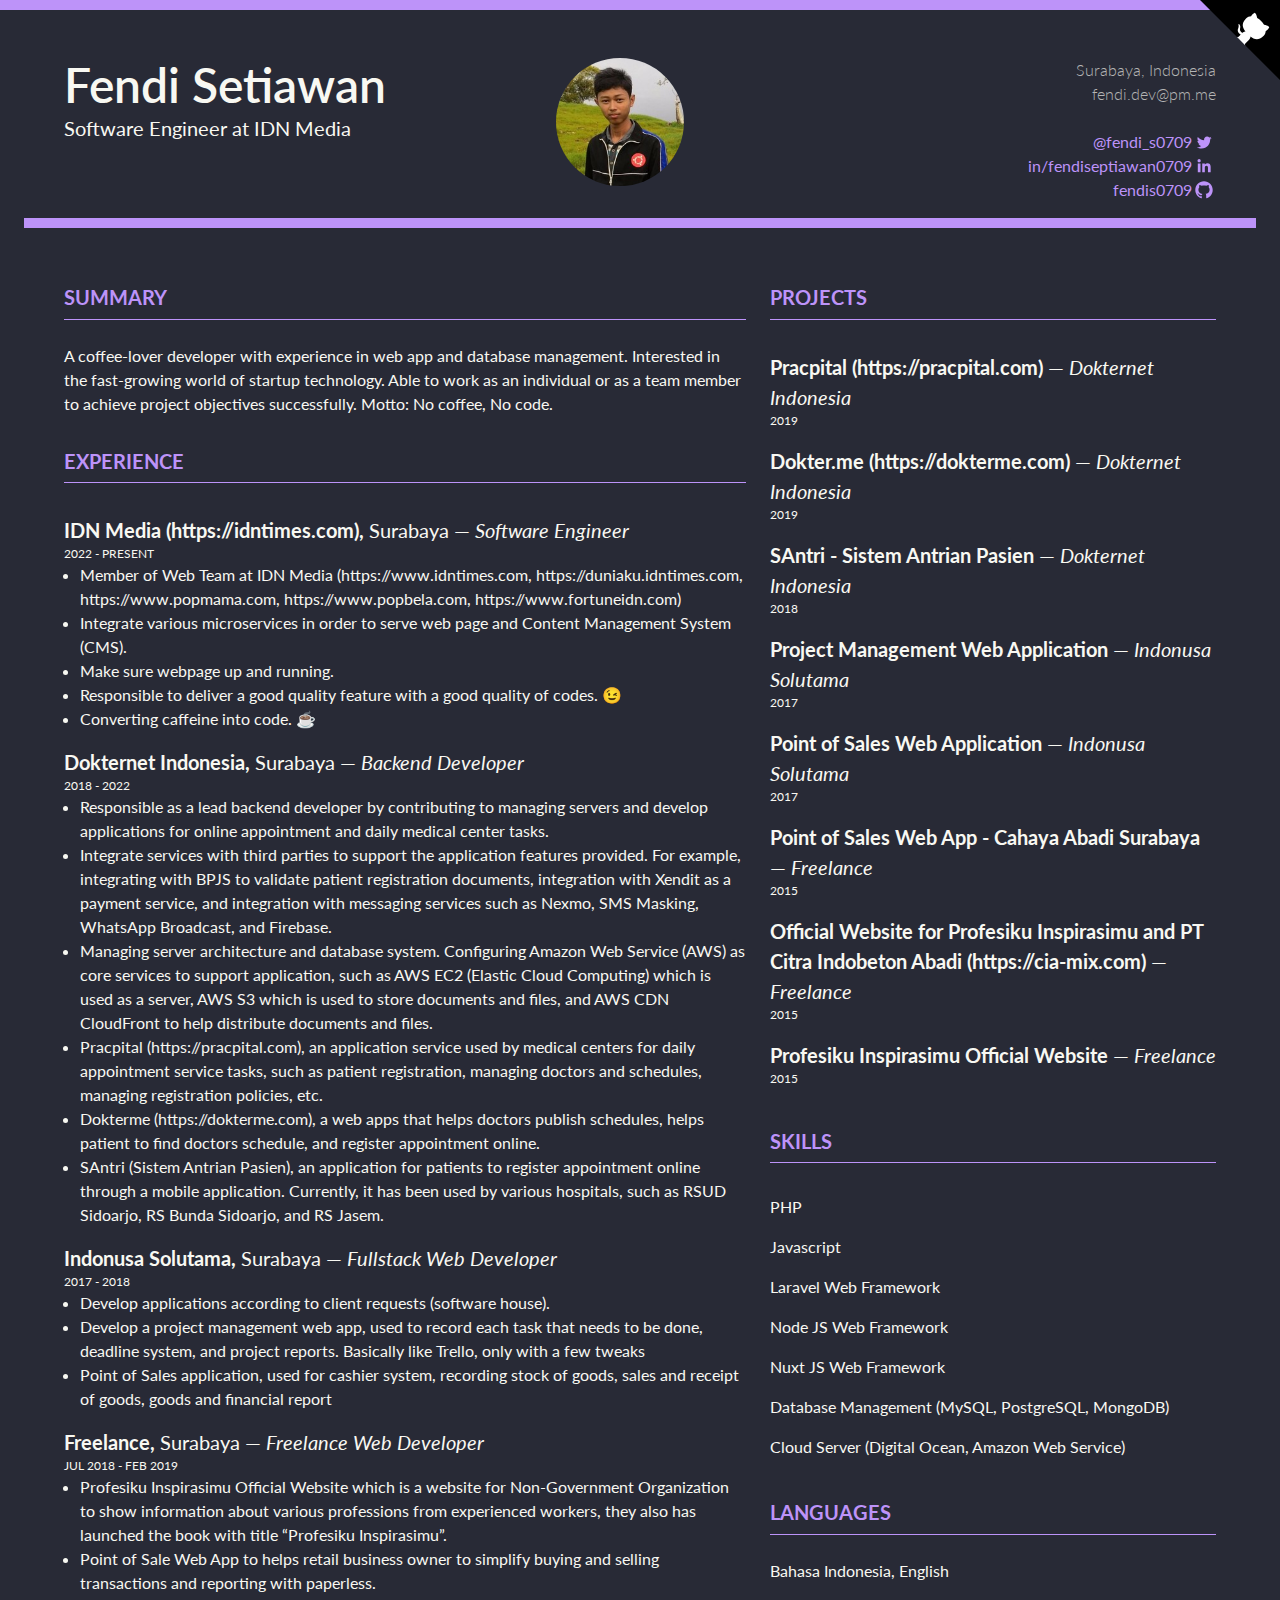
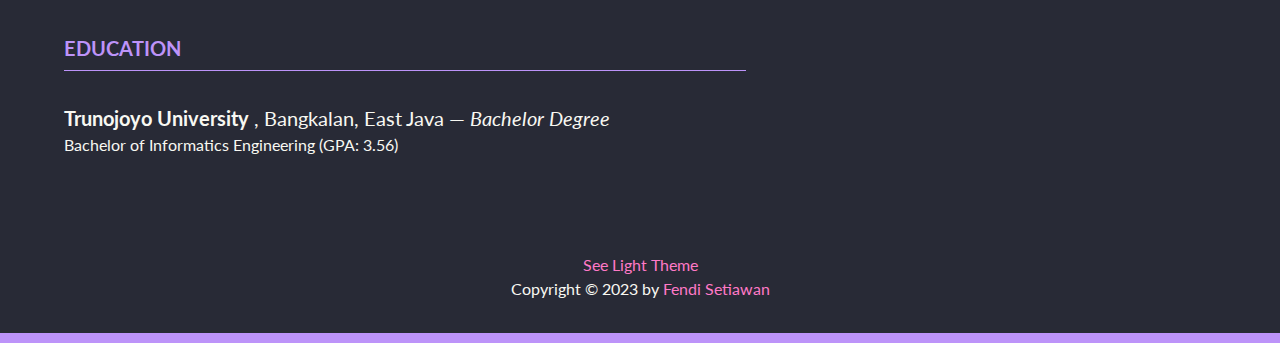
==== commit 7771332b: "Update index.html" ====
--- a/index.html
+++ b/index.html
@@ -572,7 +572,7 @@
       <p>
         <a href="./light">See Light Theme</a>
         <br>
-        Copyright © 2021 by <a href="https://fendi.dev">Fendi Setiawan</a>
+        Copyright © 2023 by <a href="https://fendi.dev">Fendi Setiawan</a>
       </p>
       <span style="display: none;">Credits to <a href="https://github.com/mazipan/bulma-resume-template" target="_blank">Mazipan</a></span>
 		</div>
@@ -659,4 +659,4 @@
 
 </body>
 
-</html>+</html>
